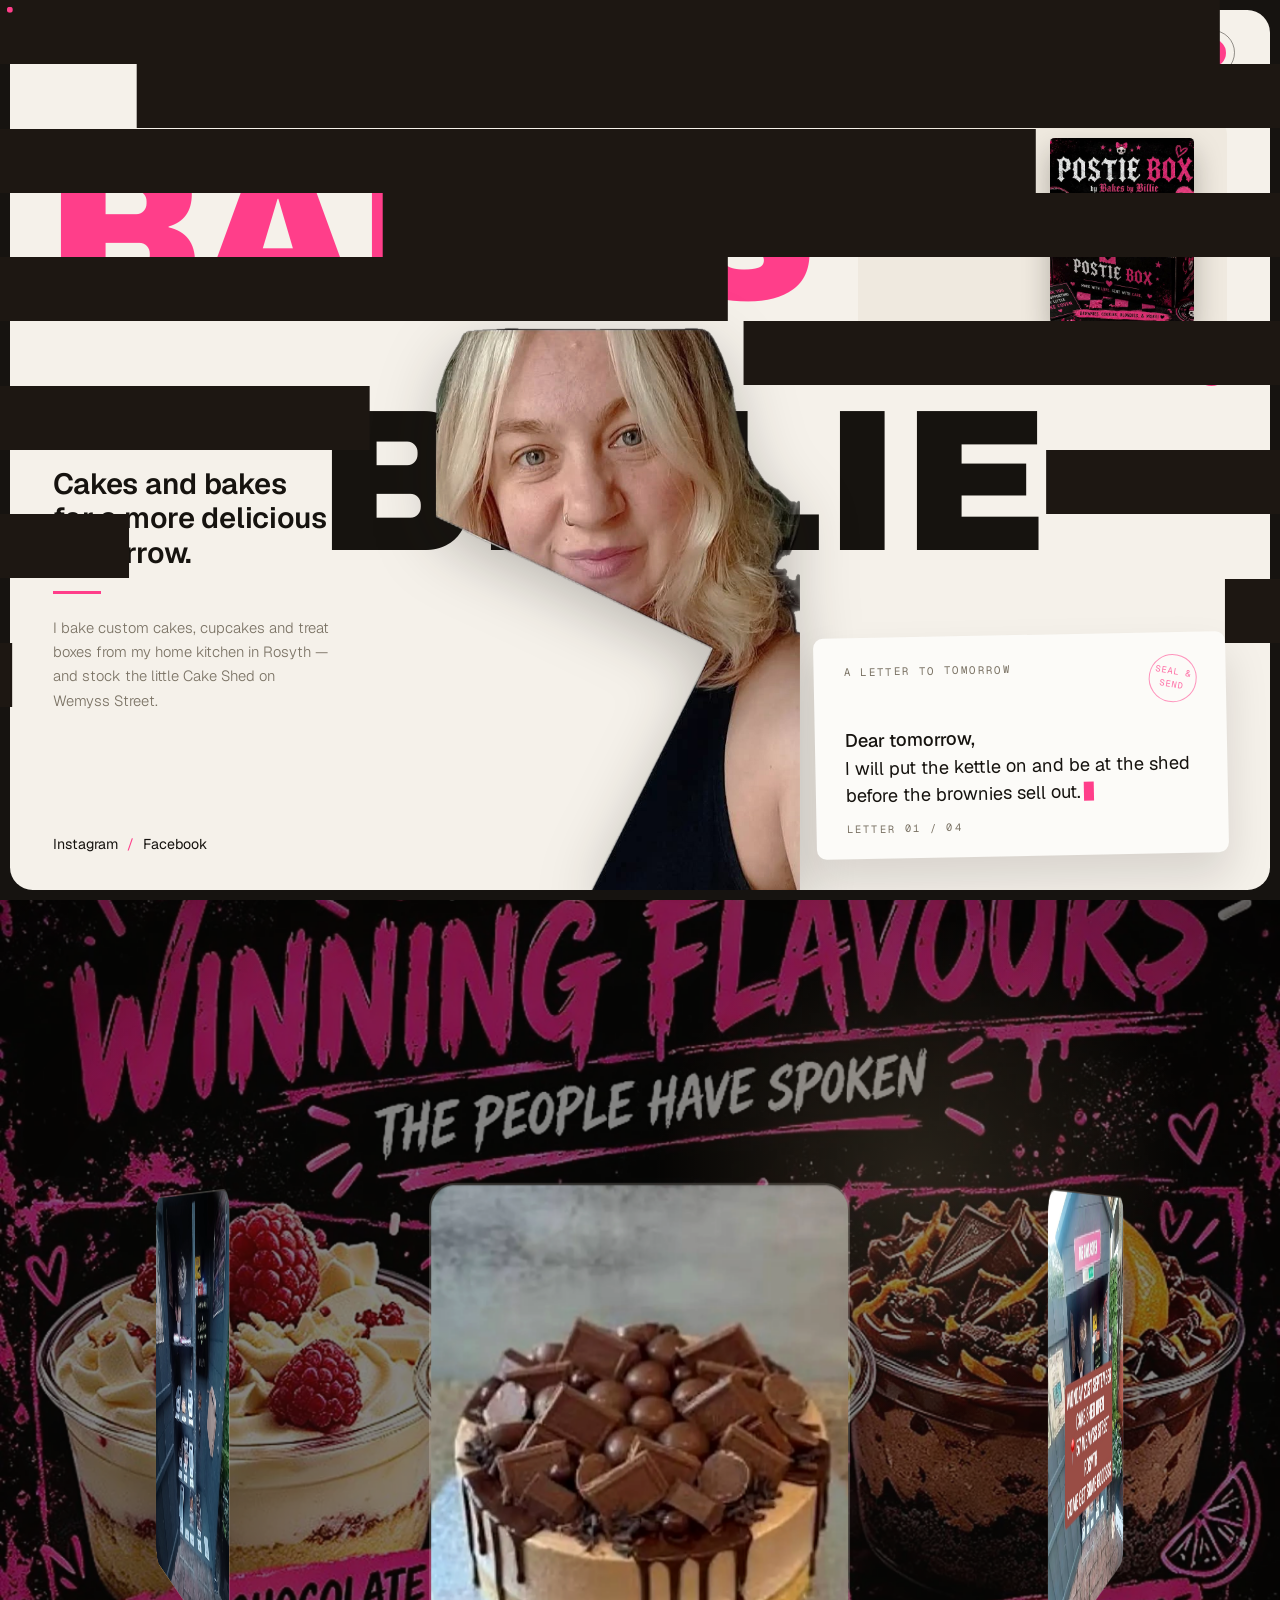
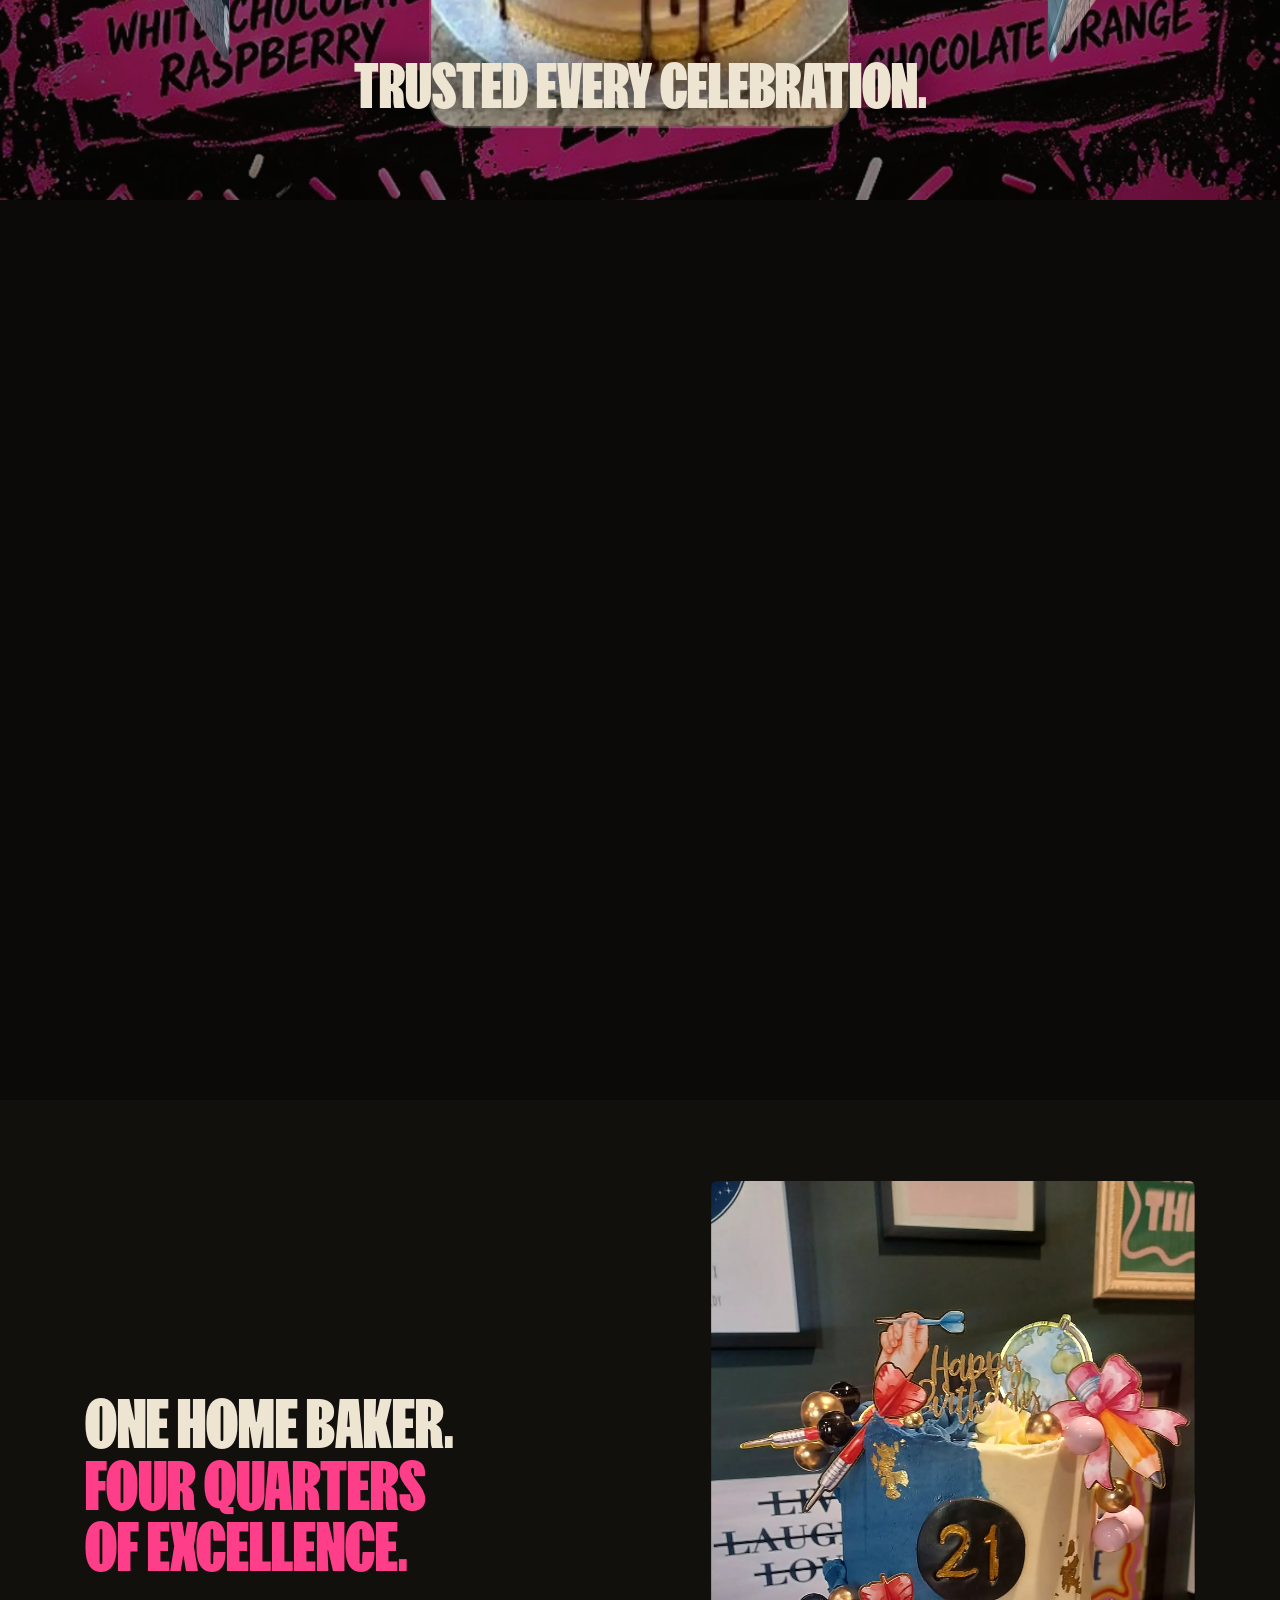
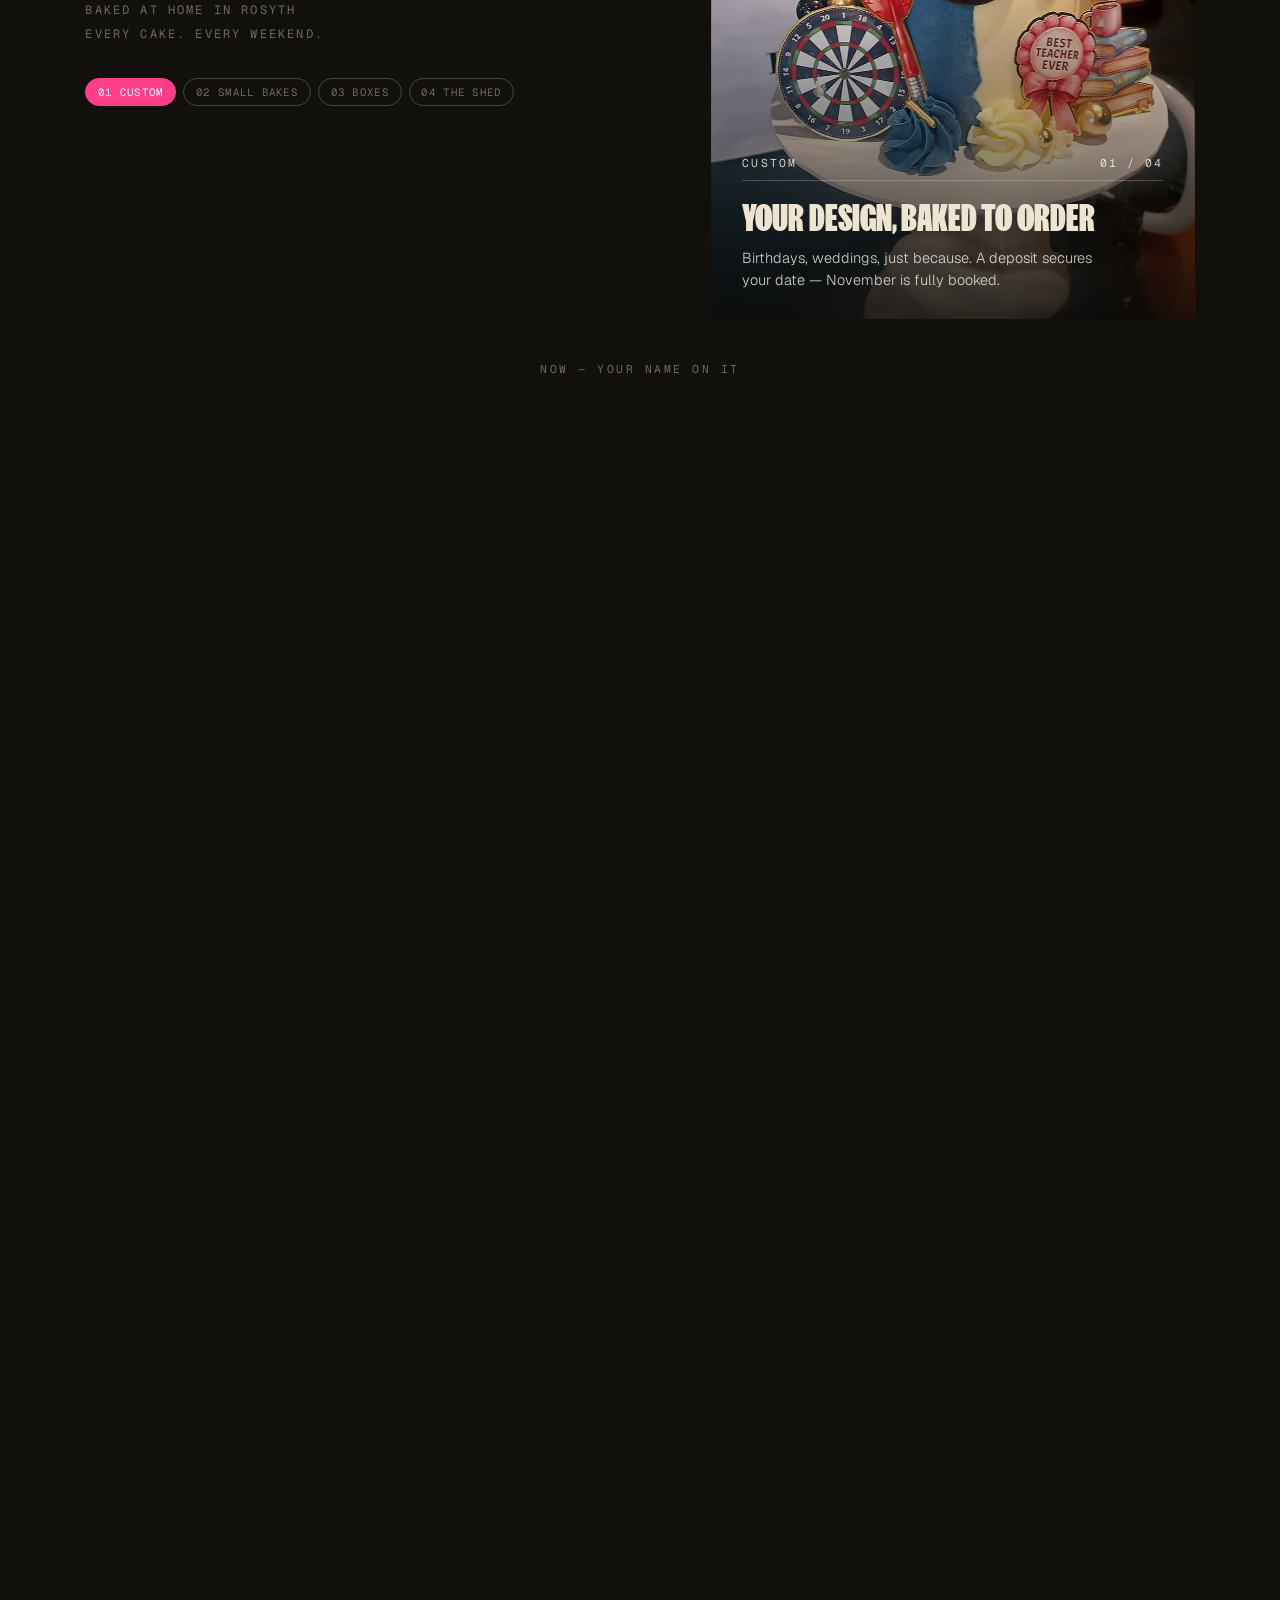
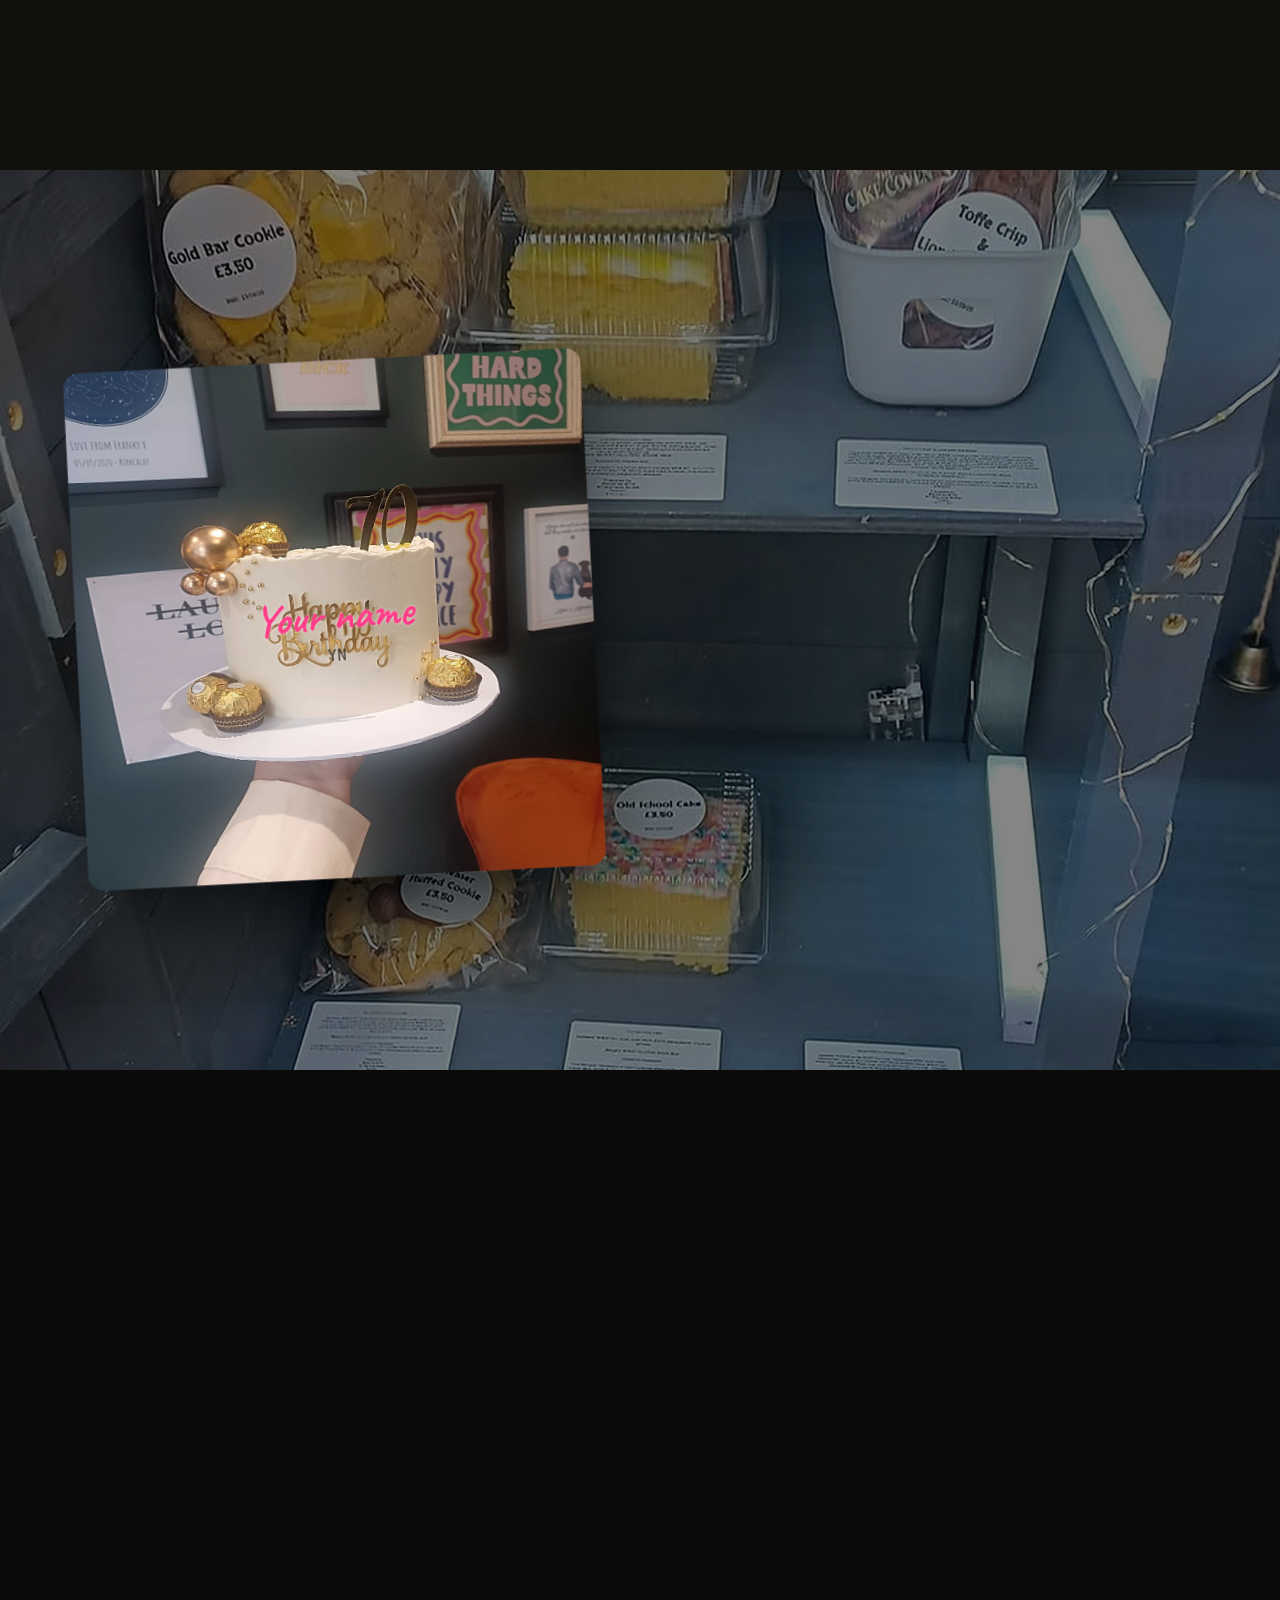
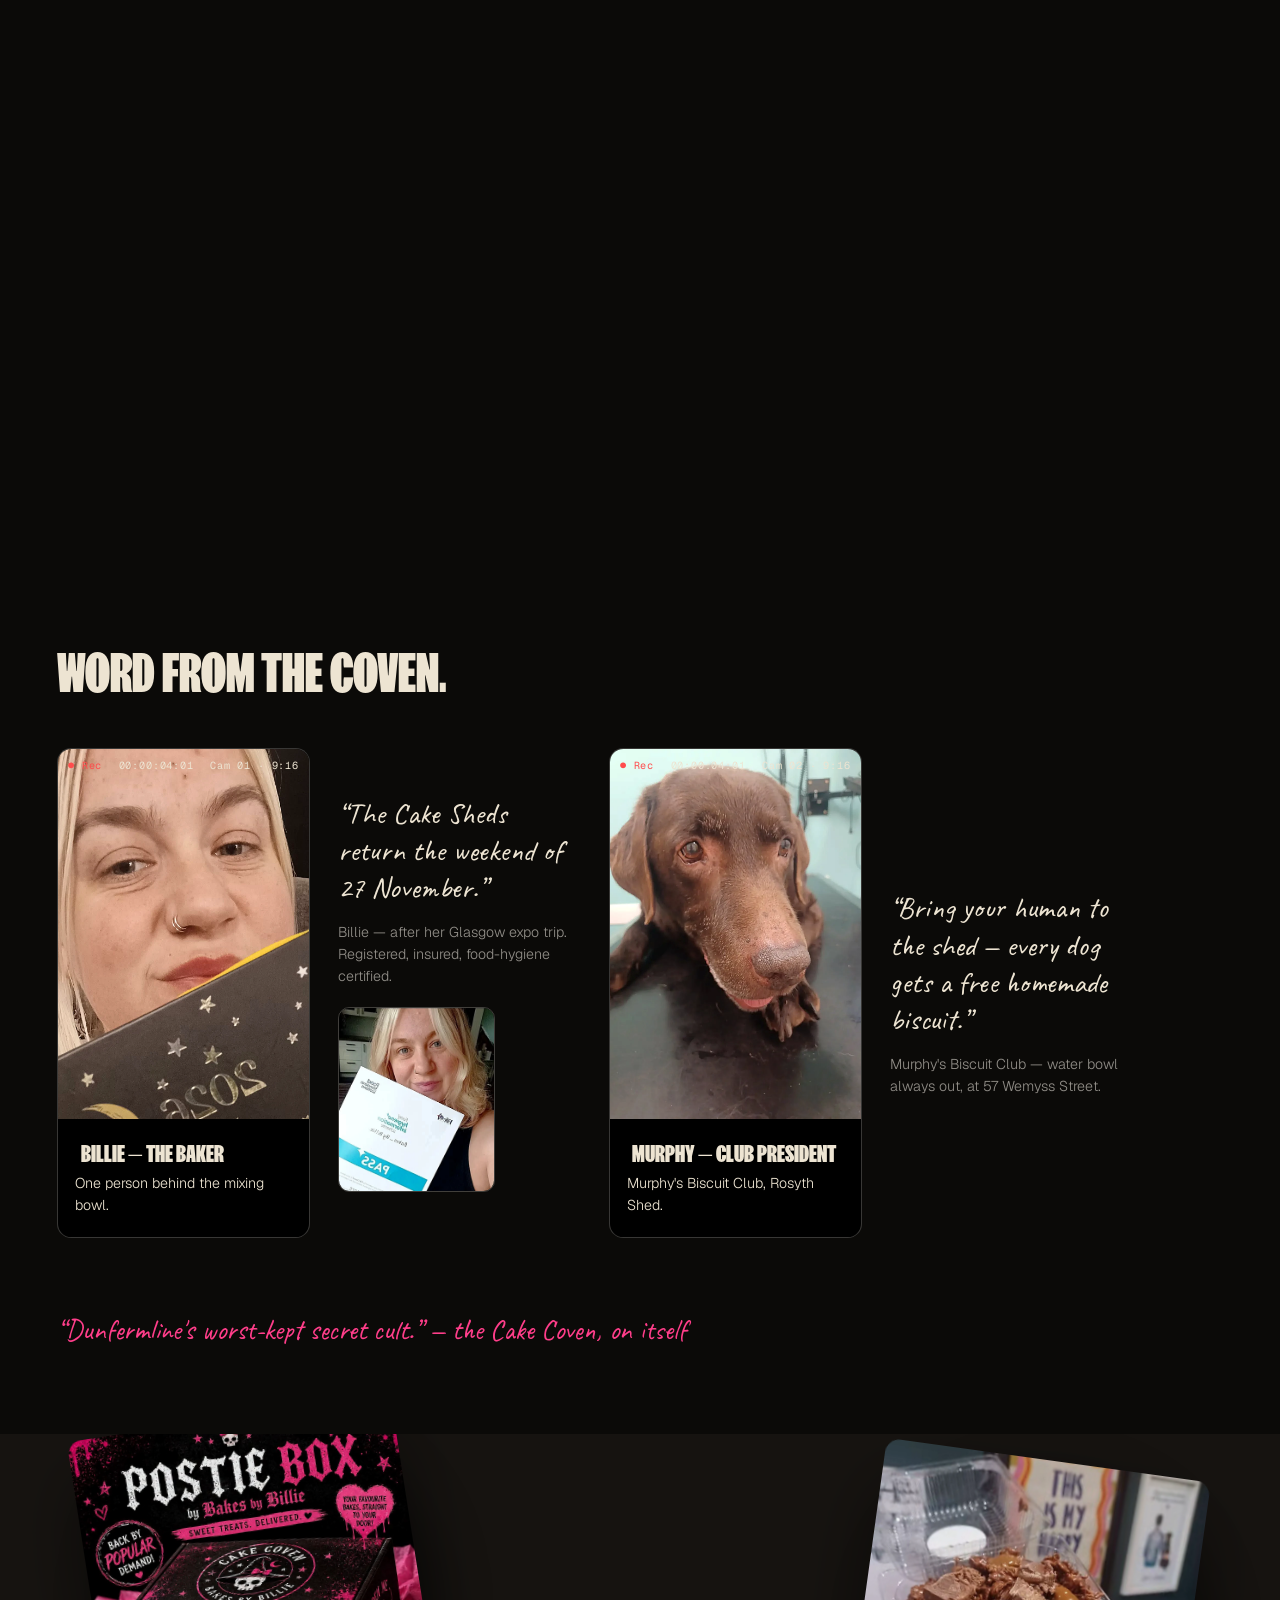
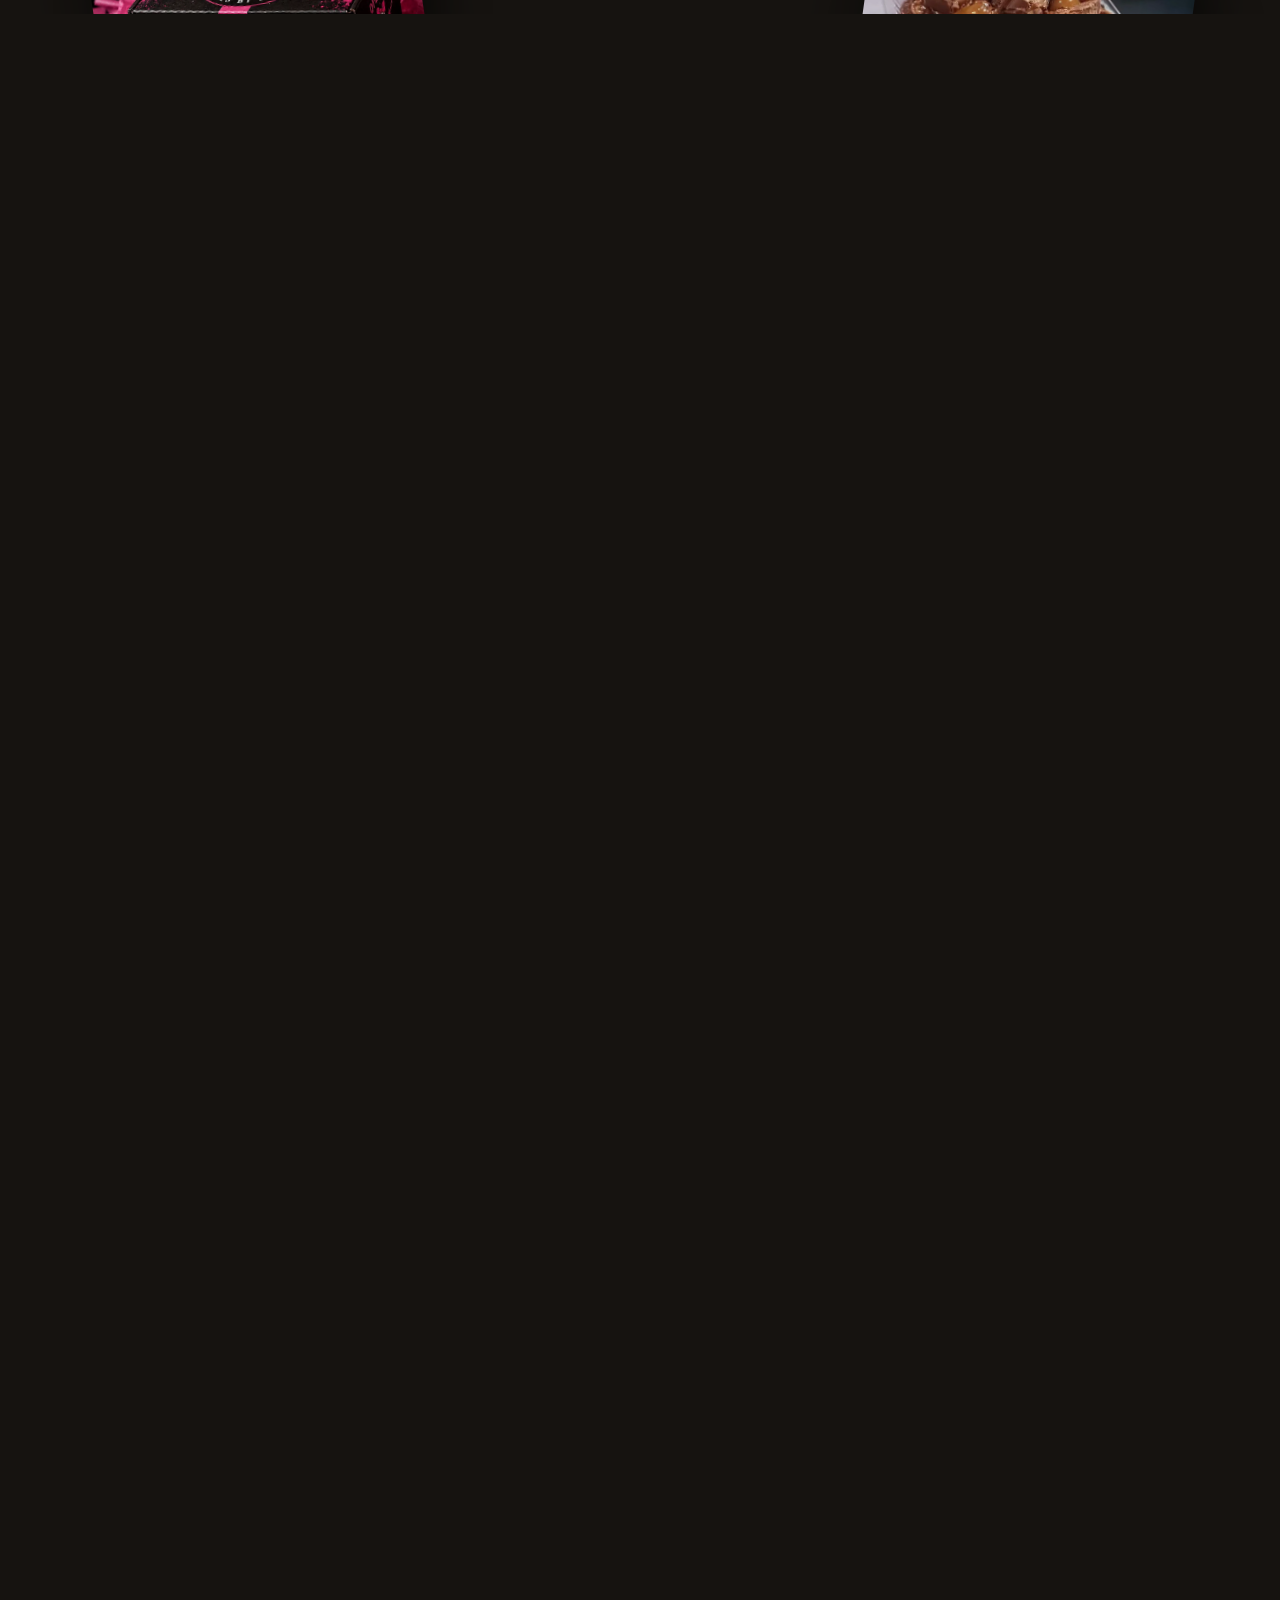
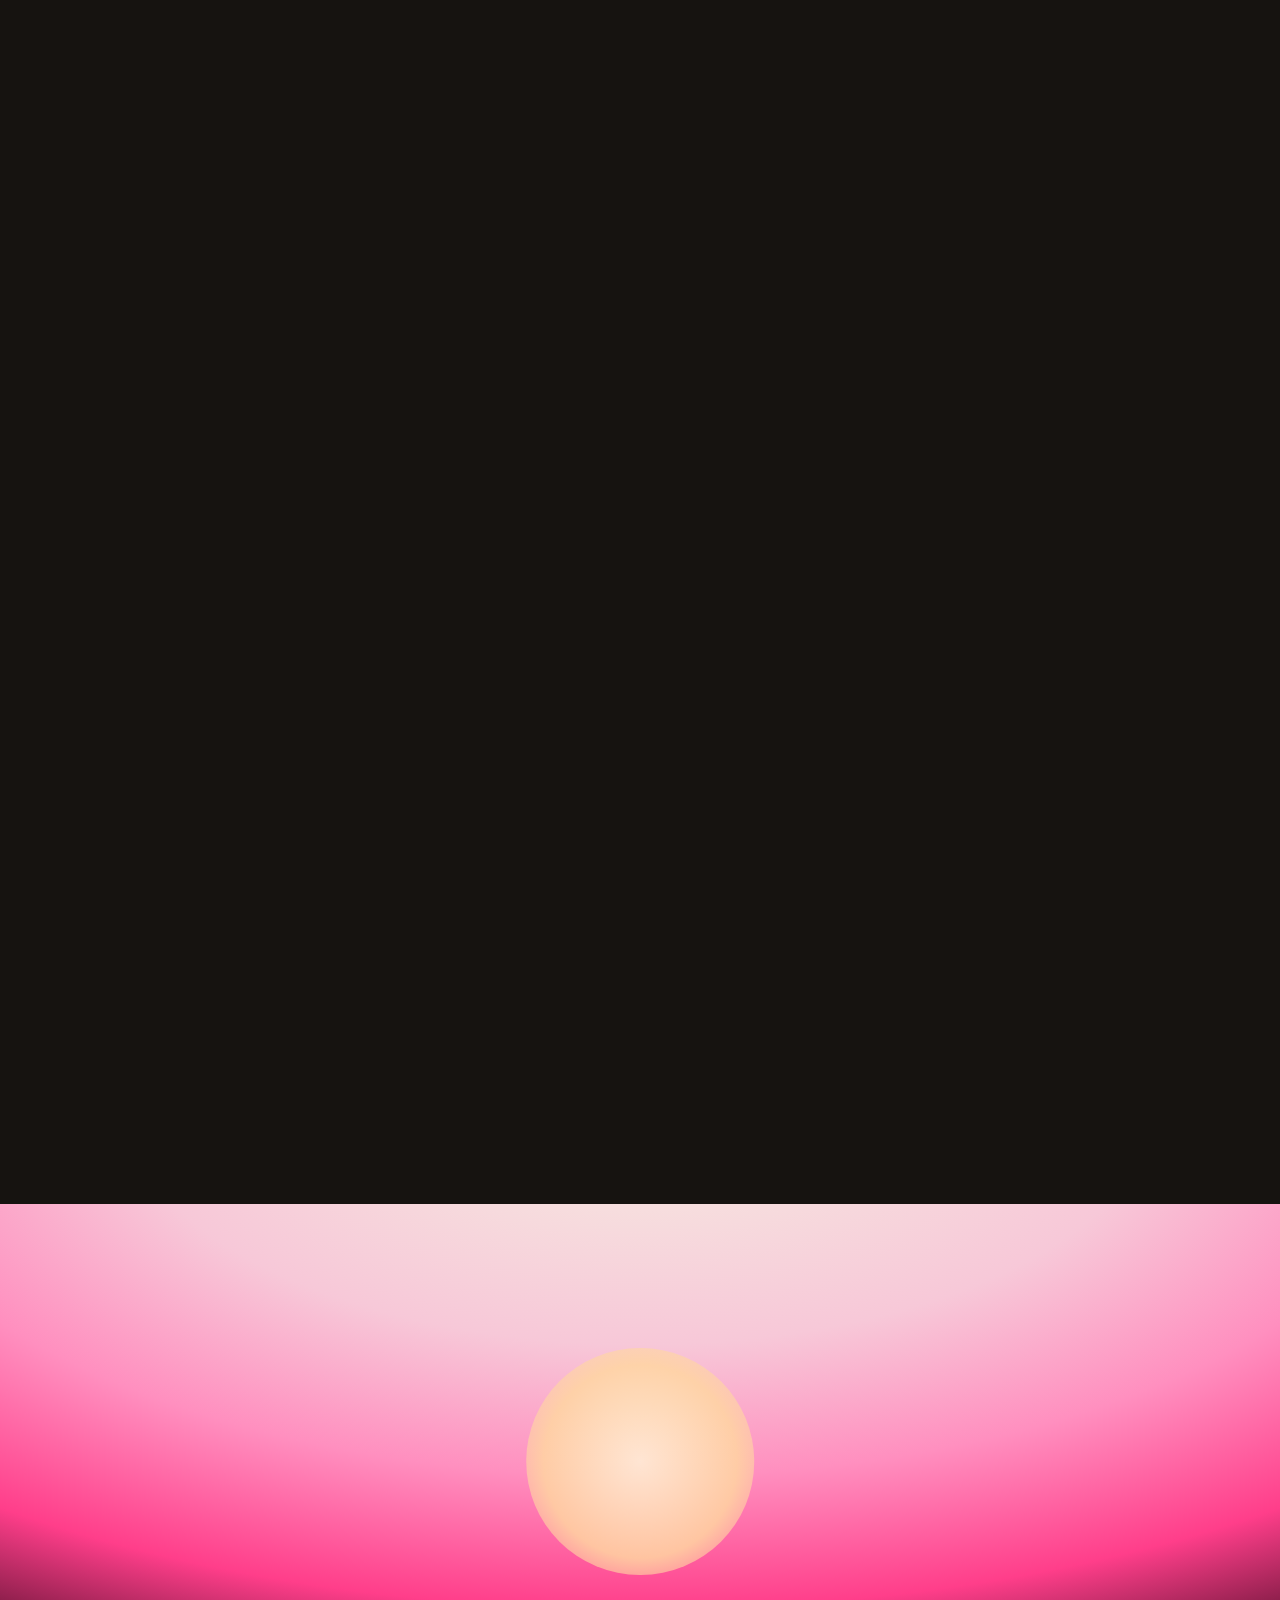
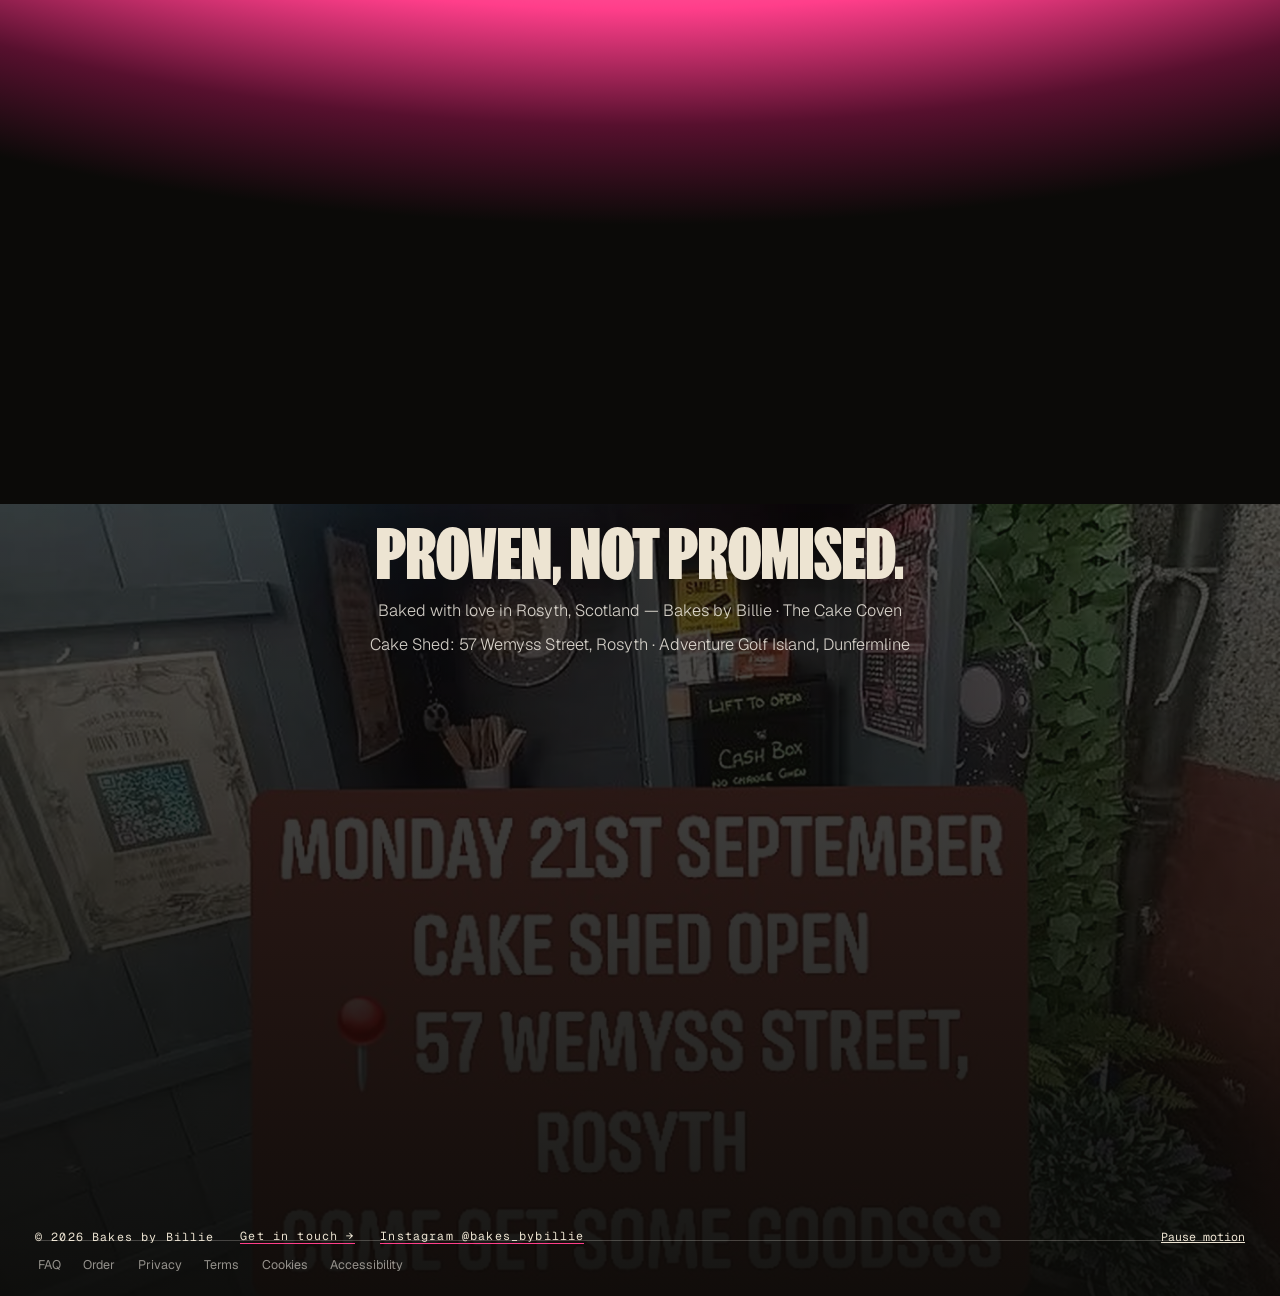
==== index.html @ c747ba84 "Hero edit only: Elias Monroe template — cream sheet, Archivo Black BAKES/BILLIE + lens cursor, Billi" ====
<!DOCTYPE html>
<html lang="en">
<head>
<meta charset="UTF-8">
<meta name="viewport" content="width=device-width, initial-scale=1.0">
<title>Bakes by Billie — The Cake Coven | Homemade Cakes, Rosyth</title>
<meta name="description" content="Bakes by Billie — The Cake Coven. Homemade custom cakes, cupcakes, cake pops and treat boxes from Rosyth, Scotland. Cake Sheds at 57 Wemyss Street and Adventure Golf Island.">
<link rel="icon" href="data:image/svg+xml,<svg xmlns='http://www.w3.org/2000/svg' viewBox='0 0 100 100'><text y='.9em' font-size='90'>🧁</text></svg>">
<link rel="stylesheet" href="css/main.css">
</head>
<body>

<!-- LOADER (reference: .loader / .loader__blocks / .loader__ui) -->
<div class="loader" id="loader" aria-hidden="true">
  <div class="loader-num" id="loaderNum">0</div>
  <div class="loader__ui">
    <span id="loaderPct">0%</span>
    <span class="loader-bar"><i id="loaderBar"></i></span>
    <span>BAKES BY BILLIE · THE CAKE COVEN</span>
  </div>
  <button class="loader-skip" id="loaderSkip" type="button">Skip</button>
</div>

<div id="trx" aria-hidden="true"></div>

<!-- BAR (reference: fixed, padding 2.375em 3em 0, align flex-start, z 50) -->
<header class="bar" id="bar">
  <a class="bar-logo" href="#hero" data-scroll>BAKES<span>by</span>BILLIE</a>
  <button class="btn bar-btn" id="quoteOpen" type="button">Get a quote <span class="btn-arrow">→</span></button>
</header>

<div class="snd-wrap">
  <button class="snd" id="snd" type="button" aria-pressed="false" aria-label="Toggle sound">
    <span class="snd-eq"><i></i><i></i><i></i><i></i></span>
  </button>
  <span class="snd-note">♪</span>
</div>

<!-- SHOT-CLOCK HUD (reference: bottom-right box — big numerals, section name, stop count, tick ruler) -->
<nav class="hud" id="hud" aria-label="Sections">
  <div class="hud-main">
    <div class="hud-clock" id="hudClock">24</div>
    <div class="hud-meta">
      <div class="hud-name" id="hudName">TIP-OFF</div>
      <div class="hud-count" id="hudCount">01 / 07</div>
    </div>
    <button class="hud-play" id="hudNext" type="button" aria-label="Next section">▶</button>
  </div>
  <div class="hud-ticks"></div>
  <ol class="hud-stops">
    <li data-stop="hero" class="on">Tip-off</li>
    <li data-stop="court">In the kitchen</li>
    <li data-stop="tech">The bakes</li>
    <li data-stop="team">Iced for you</li>
    <li data-stop="testimonials">Word from the Coven</li>
    <li data-stop="finale">Get ready</li>
    <li data-stop="foot">Final whistle</li>
  </ol>
</nav>

<main>
  <!-- HERO — Elias Monroe template (Buddy, 2026-11-24): cream sheet, giant two-line
       name + lens cursor, centre portrait cutout, latest-bake card, letter card -->
  <section class="hero" id="hero">
    <p class="hero-status"><i></i> Now baking · Christmas orders open</p>
    <nav class="hero-nav" aria-label="Hero">
      <a href="#hero" data-scroll class="hn-on"><i></i>Home</a>
      <a href="#team" data-scroll>About</a>
      <a class="hn-logo" href="#hero" data-scroll>Billie</a>
      <a href="#tech" data-scroll>Bakes</a>
      <a href="#court" data-scroll>The Shed</a>
    </nav>
    <button class="hero-contact" id="heroContact" type="button">Contact <span>↗</span></button>

    <div class="hero-name" id="heroName" aria-label="Bakes Billie">
      <div class="name-base">
        <span class="nl nl-1">Bakes</span>
        <span class="nl nl-2">Billie</span>
      </div>
      <div class="name-alt" aria-hidden="true">
        <span class="nl nl-1">Bakes</span>
        <span class="nl nl-2">Billie</span>
      </div>
    </div>
    <img class="hero-portrait" src="assets/img/billie-cutout.png" alt="Billie, the baker behind Bakes by Billie">

    <div class="hero-left">
      <p class="hero-role">Home baker <i>/</i> Cake artist <i>/</i> Rosyth</p>
      <h2 class="hero-head">Cakes and bakes<br>for a more delicious<br>tomorrow.</h2>
      <span class="hero-rule"></span>
      <p class="hero-para">I bake custom cakes, cupcakes and treat boxes from my home kitchen in Rosyth — and stock the little Cake Shed on Wemyss Street.</p>
    </div>
    <p class="hero-socials"><a href="https://www.instagram.com/bakes_bybillie" target="_blank" rel="noopener">Instagram</a> <i>/</i> <a href="https://www.facebook.com/bakes_bybillie" target="_blank" rel="noopener">Facebook</a></p>

    <div class="hero-bake" id="heroBake">
      <div class="bake-card" id="bakeCard">
        <div class="bake-cover"><img id="bakeImg" src="assets/img/postie.webp" alt="The Postie Box"></div>
        <p class="bake-cover-title" id="bakeCoverTitle">The<br>Postie<br>Box</p>
      </div>
      <div class="bake-meta">
        <span class="bake-label" id="bakeLabel">The Latest Bake</span>
        <span class="bake-cats" id="bakeCats">Boxes / Post / Sweet</span>
        <button class="bake-next" id="bakeNext" type="button" aria-label="Next bake">↗</button>
      </div>
    </div>

    <div class="hero-letter" id="heroLetter">
      <div class="letter-paper" id="letterPaper">
        <div class="letter-top">
          <span>A letter to tomorrow</span>
          <button class="letter-seal" id="letterSeal" type="button">Seal &amp;<br>Send</button>
        </div>
        <p class="letter-body"><span class="letter-dear">Dear tomorrow,</span><br><span id="letterText"></span><span class="letter-caret"></span></p>
        <p class="letter-count" id="letterCount">Letter 01 / 04</p>
      </div>
      <div class="letter-env" id="letterEnv" aria-hidden="true">
        <p class="env-note" id="envNote">Sealed for tomorrow · Sat 10am</p>
        <div class="envelope">
          <span class="env-postmark">Tomorrow<br>Sat · 10am</span>
          <span class="env-wax">B</span>
        </div>
      </div>
    </div>
    <div class="hero-cursor" id="heroCursor"><span id="heroCursorTxt"></span></div>
  </section>

  <!-- COURT (reference: .court --court-len 200vh, track / vignette / lantern / caption) -->
  <section class="court" id="court">
    <div class="court__track">
      <canvas id="journeyCanvas" width="1200" height="900" aria-label="A journey through Billie's bakes"></canvas>
      <div class="court-vignette"></div>
      <div class="court-lantern"></div>
      <div class="helix" id="helix">
        <figure class="hcard" style="--i:0"><img src="assets/img/hero.webp" alt="Chocolate drip cake"></figure>
        <figure class="hcard" style="--i:1"><img src="assets/img/shed.webp" alt="The Cake Shed, 57 Wemyss Street"></figure>
        <figure class="hcard" style="--i:2"><img src="assets/img/brownies.webp" alt="Brownie stack"></figure>
        <figure class="hcard" style="--i:3"><img src="assets/img/murphy-poster.webp" alt="Murphy's Biscuit Club poster"></figure>
        <figure class="hcard" style="--i:4"><img src="assets/img/cake-gold.webp" alt="Gold birthday cake"></figure>
        <figure class="hcard" style="--i:5"><img src="assets/img/treatbox.webp" alt="Treat box"></figure>
        <figure class="hcard" style="--i:6"><img src="assets/img/shed-in.webp" alt="Inside the Cake Shed"></figure>
      </div>
      <p class="court-caption">Trusted every celebration.</p>
    </div>
  </section>

  <!-- TECH (reference: .qq pinned stage / head / strip / lead / panels+hud / endcap / bridge) -->
  <section class="qq" id="tech">
    <div class="qq__stage">
      <div class="qq__head">
        <h2>One home baker.<br><em>Four quarters<br>of excellence.</em></h2>
        <p class="qq__lead">Baked at home in Rosyth<br>Every cake. Every weekend.</p>
        <div class="qq__strip"><span data-q="0" class="on">01 Custom</span><span data-q="1">02 Small bakes</span><span data-q="2">03 Boxes</span><span data-q="3">04 The Shed</span></div>
      </div>
      <div class="qq__card">
        <article class="qq__panel" data-panel="0">
          <img src="assets/img/cake-21.webp" alt="Custom celebration cake">
          <div class="qq__panelshade"></div>
          <div class="qq__hud">
            <div class="qq-toprow"><span>Custom</span><span>01 / 04</span></div>
            <h3>Your design, baked to order</h3>
            <p>Birthdays, weddings, just because. A deposit secures your date — November is fully booked.</p>
          </div>
        </article>
        <article class="qq__panel" data-panel="1">
          <img src="assets/img/cup.webp" alt="Cupcakes and small bakes">
          <div class="qq__panelshade"></div>
          <div class="qq__hud">
            <div class="qq-toprow"><span>Small bakes</span><span>02 / 04</span></div>
            <h3>Cupcakes &amp; cake pops</h3>
            <p>Sprinkle and seasonal cupcakes, cake pops by the box. Message to book yours.</p>
          </div>
        </article>
        <article class="qq__panel" data-panel="2">
          <img src="assets/img/postie.webp" alt="The Postie Box by Bakes by Billie">
          <div class="qq__panelshade"></div>
          <div class="qq__hud">
            <div class="qq-toprow"><span>Boxes</span><span>03 / 04</span></div>
            <h3>Treat &amp; Postie Boxes</h3>
            <p>Brownies, cookies, blondies and more — the Postie Box is back by popular demand, sent with love.</p>
          </div>
        </article>
        <article class="qq__panel" data-panel="3">
          <img src="assets/img/brownies.webp" alt="Cake Shed brownie stack">
          <div class="qq__panelshade"></div>
          <div class="qq__hud">
            <div class="qq-toprow"><span>The Shed</span><span>04 / 04</span></div>
            <h3>Cake Shed bakes</h3>
            <p>The honesty-box shed at 57 Wemyss Street, Rosyth — and Adventure Golf Island. Sat &amp; Sun, 10am–8pm or sell-out.</p>
          </div>
        </article>
      </div>
      <div class="qq__endcap">Four quarters.<span class="qq__endcap-sub">One coven.</span></div>
      <div class="qq__bridge"><span class="qq__bridge-title">Now — your name on it</span></div>
    </div>
  </section>

  <!-- TEAM (reference: #team / #knit pinned two-view scene + name tool) -->
  <section class="team" id="team">
    <div class="knit" id="knit">
      <img class="knit-bg" src="assets/img/shed-shelf.webp" alt="">
      <div class="knit-stage">
        <canvas id="icedCanvas" width="1080" height="1080" aria-label="Cake with your name iced on it"></canvas>
        <div class="knit-card" id="knitCard">
          <h2>Now available with <em>your name on it…</em> iced.</h2>
          <p>Type a name and watch it piped onto the cake — the way Billie finishes a custom order.</p>
          <label for="nameInput">Your name</label>
          <input id="nameInput" type="text" maxlength="24" placeholder="e.g. Anthony Ward" autocomplete="off">
          <p class="knit-note">The full name goes in; the initials stay… <span id="initialsOut">AW</span>, piped at the centre, never printed on.</p>
        </div>
      </div>
    </div>
  </section>

  <!-- TESTIMONIALS (reference: .ttl wall/stage, 2 film cards, quote slots, ttl-cursor) -->
  <section class="ttl" id="testimonials">
    <div class="ttl__wall">
      <h2 class="ttl-h">Word from the Coven.</h2>
      <div class="ttl__stage">
        <article class="ttl__card" data-lb="billie">
          <div class="ttl__frame">
            <img src="assets/img/billie.webp" alt="Billie, the baker">
            <div class="ttl-hud"><span class="rec">● Rec</span><span data-tc>00:00:00</span><span>Cam 01 · 9:16</span></div>
          </div>
          <h3>Billie — the baker</h3>
          <p>One person behind the mixing bowl.</p>
        </article>
        <div class="ttl__quote-slot ttl__quote-slot--a">
          <p class="ttl-quote">“The Cake Sheds return the weekend of 27 November.”</p>
          <p class="ttl-who">Billie — after her Glasgow expo trip. Registered, insured, food-hygiene certified.</p>
          <img class="ttl-mini" src="assets/img/billie-pass.webp" alt="Billie with her food hygiene pass certificate">
        </div>
        <article class="ttl__card" data-lb="murphy">
          <div class="ttl__frame">
            <img src="assets/img/murphy.webp" alt="Murphy, president of the Biscuit Club">
            <div class="ttl-hud"><span class="rec">● Rec</span><span data-tc>00:00:00</span><span>Cam 02 · 9:16</span></div>
          </div>
          <h3>Murphy — Club President</h3>
          <p>Murphy's Biscuit Club, Rosyth Shed.</p>
        </article>
        <div class="ttl__quote-slot ttl__quote-slot--b">
          <p class="ttl-quote">“Bring your human to the shed — every dog gets a free homemade biscuit.”</p>
          <p class="ttl-who">Murphy's Biscuit Club — water bowl always out, at 57 Wemyss Street.</p>
        </div>
      </div>
      <p class="ttl-foot">“Dunfermline's worst-kept secret cult.” — the Cake Coven, on itself</p>
    </div>
    <div class="ttl-cursor" id="ttlCursor">View</div>
  </section>

  <!-- FINALE (reference: .rat 410vh, margin-top -80vh, packs wht/blk drop+float+tilt, cta) -->
  <section class="rat" id="finale">
    <div class="rat__stage">
      <div class="rat__head">
        <span>Season 26/27 — Christmas at the Cake Coven</span>
        <h2>Get ready.</h2>
      </div>
      <div class="rat__packs">
        <div class="rat__pack rat__pack--wht">
          <div class="rat__pack-drop"></div>
          <div class="rat__pack-float"><div class="rat__pack-tilt" data-tilt="a"><img src="assets/img/postie.webp" alt="Postie Box"></div></div>
        </div>
        <div class="rat__pack rat__pack--blk">
          <div class="rat__pack-drop"></div>
          <div class="rat__pack-float"><div class="rat__pack-tilt" data-tilt="b"><img src="assets/img/treatbox.webp" alt="Treat box"></div></div>
        </div>
      </div>
      <div class="rat__cta" id="ratCta">
        <ul class="hudrows light">
          <li><span>Christmas Eve Box</span><b>£22</b></li>
          <li><span>Yule Log</span><b>Half £28 · Full £36</b></li>
          <li><span>Mini Cheesecakes</span><b>£5 each</b></li>
          <li><span>Orders close</span><b>20 December</b></li>
          <li><span>Collection</span><b>23 December</b></li>
        </ul>
        <a class="btn big" href="order.html"><span class="btn-in">Order the box</span><span class="btn-bg"></span></a>
      </div>
    </div>
  </section>

  <!-- DUSK (reference: 100vh, radial gradient, --ay / --suno) -->
  <section class="dusk" id="dusk" aria-hidden="true"><div class="dusk-sun"></div></section>
</main>

<!-- FOOTER (reference: .foot 88vh, media / content / bar / legal) -->
<footer class="foot" id="foot">
  <div class="foot__media"><img src="assets/img/shed.webp" alt=""><div class="foot-grain"></div></div>
  <div class="foot__content">
    <p class="foot-tag">Proven, not promised.</p>
    <p class="foot-line">Baked with love in Rosyth, Scotland — Bakes by Billie · The Cake Coven</p>
    <p class="foot-line">Cake Shed: 57 Wemyss Street, Rosyth · Adventure Golf Island, Dunfermline</p>
  </div>
  <div class="foot__bar">
    <span>© 2026 Bakes by Billie</span>
    <a href="mailto:billie.king@sky.com">Get in touch →</a>
    <a href="https://www.instagram.com/bakes_bybillie" target="_blank" rel="noopener">Instagram @bakes_bybillie</a>
    <button type="button" id="pauseMotion" class="foot-pause">Pause motion</button>
  </div>
  <nav class="foot__legal">
    <a href="faq.html">FAQ</a><a href="order.html">Order</a><a href="faq.html">Privacy</a><a href="faq.html">Terms</a><a href="faq.html">Cookies</a><a href="faq.html">Accessibility</a>
  </nav>
</footer>

<!-- QUOTE DRAWER (reference: .quote, page pushes via --snd-push) -->
<aside class="quote" id="quote" aria-hidden="true">
  <button class="quote-x" id="quoteClose" type="button" aria-label="Close">×</button>
  <h2>Get a quote</h2>
  <p>Tell Billie what you're dreaming of. Custom cake prices are confirmed by Billie on enquiry — no baked-in price list.</p>
  <label>Your name <input id="qName" type="text"></label>
  <label>What do you need?
    <select id="qType"><option>Custom cake</option><option>Cupcakes</option><option>Cake pops</option><option>Treat box</option><option>Postie Box</option><option>Christmas order</option></select></label>
  <label>Date needed <input id="qDate" type="date"></label>
  <label>Details <textarea id="qMsg" rows="4" placeholder="Flavours, size, names to ice…"></textarea></label>
  <a class="btn big" id="qSend" href="https://www.instagram.com/bakes_bybillie" target="_blank" rel="noopener"><span class="btn-in">Send via Instagram</span><span class="btn-bg"></span></a>
  <a class="quote-mail" id="qMail" href="mailto:billie.king@sky.com">or email billie.king@sky.com</a>
</aside>

<div class="lb" id="lb" aria-hidden="true">
  <button class="lb-x" id="lbClose" type="button" aria-label="Close">×</button>
  <img id="lbImg" src="" alt="">
  <p class="lb-cap" id="lbCap"></p>
  <p class="lb-time" id="lbTime">00:00 / 00:00</p>
</div>

<script src="vendor/gsap.min.js"></script>
<script src="vendor/ScrollTrigger.min.js"></script>
<script src="vendor/lenis.min.js"></script>
<script src="js/main.js"></script>
</body>
</html>
---- css/main.css ----
@font-face{font-family:'FK Screamer';src:url('../assets/fonts/FKScreamer-Black.woff2') format('woff2');font-weight:100 900}
@font-face{font-family:'Geist';src:url('../assets/fonts/Geist-Variable.woff2') format('woff2');font-weight:100 900}
@font-face{font-family:'Geist Mono';src:url('../assets/fonts/GeistMono-Variable.woff2') format('woff2');font-weight:100 900}
@font-face{font-family:'Caveat';src:url('../assets/fonts/Caveat-Variable-latin.woff2') format('woff2');font-weight:400 700}
/* Tokens + fluid system: reference values (Infinity dossier), accent swapped to Cake Coven pink */
:root{
  --scene-bg:#161310; --court-bg:#0B0A08; --court-bg-2:#12100D; --ink:#211A12;
  --sand:#EDE4D2; --cream:#F6F0E2; --terra:#FF3E8A; --terra-hover:#E02B74;
  --taupe:#706A5E; --taupe-deep:#5E594E; --white:#fff;
  --white-soft:rgba(255,250,240,.8); --white-dim:rgba(255,250,240,.55);
  --hairline:rgba(255,250,240,.22); --line-strong:rgba(33,26,18,.34);
  --ease-default:cubic-bezier(.625,.05,0,1);
  --size-font:calc(clamp(320px,100vw,1440px)/90);
}
@media(max-width:991px){:root{--size-font:calc(clamp(320px,100vw,834px)/52)}}
*{margin:0;padding:0;box-sizing:border-box}
body{background:var(--scene-bg);color:var(--sand);font-family:'Geist',sans-serif;font-size:var(--size-font);overflow-x:hidden}
img{display:block;max-width:100%}
a{color:inherit}
h1,h2{font-family:'FK Screamer',Impact,sans-serif;text-transform:uppercase;line-height:.92;font-weight:900}
em{font-style:normal;color:var(--terra)}

/* LOADER — ref: fixed inset 0 z 60 scene-bg; ui left 4em bottom 3.5em mono .75em ls .18em */
.loader{position:fixed;inset:0;z-index:60;background:var(--scene-bg);display:flex;align-items:center;justify-content:center;transition:opacity .6s var(--ease-default),visibility .6s}
.loader.done{opacity:0;visibility:hidden}
.loader-num{font-family:'FK Screamer',Impact,sans-serif;font-size:38em;line-height:.8;color:transparent;background:url('../assets/img/hero.webp') center/cover;-webkit-background-clip:text;background-clip:text}
.loader__ui{position:absolute;left:4em;bottom:3.5em;z-index:2;display:flex;gap:1.5em;align-items:baseline;font-family:'Geist Mono',monospace;color:var(--sand);font-size:.75em;letter-spacing:.18em;text-transform:uppercase}
.loader-bar{display:inline-block;width:14em;height:1px;background:var(--hairline);vertical-align:middle}
.loader-bar i{display:block;height:100%;width:0;background:var(--terra)}
.loader-skip{position:absolute;top:2em;right:2em;background:none;border:1px solid var(--hairline);color:var(--sand);border-radius:999px;padding:.6em 1.4em;font-family:'Geist Mono',monospace;font-size:.8em;cursor:pointer;opacity:0;transition:opacity .4s}
.loader-skip.show{opacity:1}

/* TRX — ref: 14 rows alternating slide */
#trx{position:fixed;inset:0;z-index:55;pointer-events:none;display:flex;flex-direction:column}
#trx i{flex:1;background:#1D1712;transform:scaleX(0)}
#trx i:nth-child(odd){transform-origin:left}#trx i:nth-child(even){transform-origin:right}

/* BAR — ref: fixed z 50, padding 2.375em 3em 0, flex-start, pointer-events none */
.bar{position:fixed;top:0;left:0;right:0;z-index:50;display:flex;justify-content:space-between;align-items:flex-start;padding:2.375em 3em 0;pointer-events:none;transition:opacity .6s ease,transform .7s cubic-bezier(.625,.05,0,1)}
html.is-intro .bar{opacity:0}
.bar>*{pointer-events:auto}
.bar-logo{font-family:'FK Screamer',Impact,sans-serif;font-size:1.7em;text-decoration:none;text-transform:uppercase}
.bar-logo span{font-family:'Caveat',cursive;text-transform:none;color:var(--terra);margin:0 .18em;font-size:1.1em}
.btn{position:relative;overflow:hidden;border:1px solid var(--sand);background:transparent;color:var(--sand);border-radius:999px;padding:.85em 1.9em;font-family:'Geist',sans-serif;font-size:.95em;font-weight:600;cursor:pointer;text-decoration:none;display:inline-block}
.bar-btn{background:var(--cream);color:var(--ink);border:none;border-radius:.35em;font-family:'Geist Mono',monospace;font-size:.85em;letter-spacing:.18em;text-transform:uppercase;padding:.9em .7em .9em 1.5em;display:inline-flex;align-items:center;gap:1.1em}
.btn-arrow{background:var(--ink);color:var(--cream);width:2em;height:2em;display:inline-flex;align-items:center;justify-content:center;border-radius:.25em;font-size:1em}
.btn .btn-in{position:relative;z-index:2;transition:color .3s}
.btn .btn-bg{position:absolute;inset:0;background:var(--terra);transform:translate3d(0,175%,0) rotate(6deg);transition:transform .45s var(--ease-default);z-index:1}
.btn:hover .btn-bg{transform:none}
.btn:hover .btn-in{color:#fff}
.btn.big{font-size:1.15em;padding:1em 2.4em}

/* SND — ref: fixed left 4em, glass ring, 4-bar EQ */
.snd-wrap{position:fixed;left:4em;bottom:1.6em;z-index:48;display:flex;align-items:center;gap:.9em}
.snd-note{border-left:1px solid var(--hairline);padding-left:.9em;color:var(--sand);font-size:1.15em}
.snd{width:3.4em;height:3.4em;border-radius:50%;border:1px solid var(--hairline);background:rgba(20,14,10,.35);backdrop-filter:blur(6px);cursor:pointer;display:flex;align-items:center;justify-content:center}
.snd-eq{display:flex;gap:.28em;align-items:flex-end;height:1.2em}
.snd-eq i{width:.22em;height:30%;background:var(--sand);border-radius:2px}
.snd.on .snd-eq i{animation:sndEq .85s ease-in-out infinite alternate}
.snd.on .snd-eq i:nth-child(2){animation-delay:.13s}.snd.on .snd-eq i:nth-child(3){animation-delay:.26s}.snd.on .snd-eq i:nth-child(4){animation-delay:.39s}
@keyframes sndEq{from{height:18%}to{height:95%}}

/* HUD — reference: fixed bottom-right box, big numerals + name + count + tick ruler */
.hud{position:fixed;right:2.2em;bottom:1.6em;z-index:47;background:rgba(14,12,10,.82);border:1px solid var(--hairline);backdrop-filter:blur(8px);padding:.9em 1.1em .7em;min-width:19em;opacity:0;transform:translateY(12px);transition:opacity .5s,transform .5s;pointer-events:none}
.hud.show{opacity:1;transform:none;pointer-events:auto}
.hud-main{display:flex;align-items:center;gap:1.1em}
.hud-clock{font-family:'Geist Mono',monospace;font-size:2.9em;font-weight:700;color:var(--terra);line-height:1;letter-spacing:.04em}
.hud-meta{display:flex;flex-direction:column;gap:.3em}
.hud-name{font-family:'Geist Mono',monospace;font-size:.82em;letter-spacing:.16em;text-transform:uppercase;min-height:1em}
.hud-count{font-family:'Geist Mono',monospace;font-size:.78em;color:var(--taupe);letter-spacing:.14em}
.hud-play{margin-left:auto;background:none;border:1px solid var(--hairline);color:var(--terra);width:2.6em;height:2.6em;cursor:pointer;font-size:.8em}
.hud-ticks{height:.55em;margin-top:.7em;background:repeating-linear-gradient(90deg,var(--taupe) 0 1px,transparent 1px 8px);opacity:.6}
.hud-stops{display:none}
@media(max-width:991px){.hud{display:none}}

/* HERO — Elias Monroe template: cream sheet, Archivo Black two-line name,
   portrait cutout over the type, latest-bake card, letter-to-tomorrow card, lens cursor */
@font-face{font-family:'Archivo Black';src:url('../assets/fonts/ArchivoBlack.ttf') format('truetype');font-weight:400}
.hero{position:relative;height:calc(100vh - 1.4em);height:calc(100svh - 1.4em);margin:.7em;border-radius:1.6em;overflow:hidden;background:#F5F1EA;color:#16130F;cursor:none}
.hero a,.hero button{cursor:none}
.hero-status{position:absolute;top:2.1em;left:3em;font-family:'Geist Mono',monospace;font-size:.78em;letter-spacing:.16em;text-transform:uppercase;display:flex;align-items:center;gap:.7em;z-index:8}
.hero-status i{width:.55em;height:.55em;border-radius:50%;background:var(--terra);display:block}
.hero-nav{position:absolute;top:1.6em;left:50%;transform:translateX(-50%);display:flex;align-items:center;gap:3.2em;z-index:8}
.hero-nav a{text-decoration:none;font-size:.98em;font-weight:500;letter-spacing:.06em;text-transform:uppercase;color:#16130F;display:flex;align-items:center;gap:.6em}
.hero-nav a i{width:.5em;height:.5em;border-radius:50%;background:var(--terra);display:none}
.hero-nav a.hn-on{color:var(--terra)}
.hero-nav a.hn-on i{display:block}
.hero-nav .hn-logo{font-family:'FK Screamer',Impact,sans-serif;font-size:1.9em;color:var(--terra);letter-spacing:.01em}
.hero-contact{position:absolute;top:1.5em;right:2.6em;z-index:8;background:transparent;border:1px solid rgba(22,19,15,.45);border-radius:999px;padding:.55em .6em .55em 1.5em;font-family:'Geist',sans-serif;font-size:.95em;font-weight:600;letter-spacing:.08em;text-transform:uppercase;display:flex;align-items:center;gap:1em;color:#16130F}
.hero-contact span{background:var(--terra);color:#fff;width:2.1em;height:2.1em;border-radius:50%;display:inline-flex;align-items:center;justify-content:center;font-size:1em}
.hero-name{position:absolute;inset:0;z-index:2}
.nl{position:absolute;font-family:'Archivo Black',sans-serif;text-transform:uppercase;line-height:.96;white-space:nowrap}
.nl-1{left:.18em;top:.62em;font-size:14.2em;color:var(--terra)}
.nl-2{left:1.52em;top:1.86em;font-size:14.2em;color:#16130F}
.name-alt{position:absolute;inset:0;clip-path:circle(0px at -200px -200px)}
.name-alt .nl-1{color:#fff;-webkit-text-stroke:3px var(--terra)}
.name-alt .nl-2{color:#fff;-webkit-text-stroke:3px #16130F}
.hero-portrait{position:absolute;left:50%;bottom:0;transform:translateX(-56%);height:64%;z-index:3;pointer-events:none;filter:drop-shadow(0 18px 30px rgba(22,19,15,.25))}
.hero-left{position:absolute;left:3em;top:47%;z-index:4;max-width:19.5em}
.hero-role{font-family:'Geist Mono',monospace;font-size:.74em;letter-spacing:.16em;text-transform:uppercase;white-space:nowrap}
.hero-role i{color:var(--terra);font-style:normal;margin:0 .3em}
.hero-head{font-family:'Geist',sans-serif;font-weight:600;text-transform:none;font-size:2.05em;line-height:1.18;letter-spacing:-.01em;margin-top:1em}
.hero-rule{display:block;width:3.4em;height:.22em;background:var(--terra);margin:1.5em 0}
.hero-para{color:#7A7264;font-weight:300;line-height:1.65;font-size:1.04em;max-width:19em}
.hero-socials{position:absolute;left:3em;bottom:2.6em;z-index:4;font-size:1em}
.hero-socials a{text-decoration:none;color:#16130F}
.hero-socials i{color:var(--terra);font-style:normal;margin:0 .35em}
.hero-bake{position:absolute;right:3em;top:12.5%;z-index:4;width:26em}
.bake-card{position:relative;background:#EFE9DF;border-radius:1em;height:15.5em;overflow:hidden;perspective:800px}
.bake-cover{position:absolute;top:8%;right:9%;height:84%;aspect-ratio:.78;border-radius:.3em;overflow:hidden;box-shadow:0 14px 28px rgba(22,19,15,.28);transform-origin:left center}
.bake-cover img{width:100%;height:100%;object-fit:cover}
.bake-cover-title{position:absolute;left:1.1em;top:1em;font-family:'Archivo Black',sans-serif;text-transform:uppercase;font-size:1.25em;line-height:1.12;color:#16130F;max-width:6em}
.bake-meta{display:flex;align-items:center;gap:1em;margin-top:1em}
.bake-label{font-weight:600;font-size:1.02em}
.bake-cats{margin-left:auto;color:#7A7264;font-size:.95em}
.bake-next{background:var(--terra);color:#fff;border:none;width:2.2em;height:2.2em;border-radius:50%;font-size:1em;flex:0 0 auto}
.hero-letter{position:absolute;right:3em;bottom:2.4em;z-index:4;width:29em}
.letter-paper{background:#FCFBF8;border-radius:.7em;box-shadow:0 24px 44px rgba(22,19,15,.13);padding:1.9em 2.1em 1.6em;transform:rotate(-1.1deg)}
.letter-top{display:flex;justify-content:space-between;align-items:flex-start}
.letter-top>span{font-family:'Geist Mono',monospace;font-size:.76em;letter-spacing:.22em;text-transform:uppercase;color:#7A7264}
.letter-seal{background:none;border:1.5px solid rgba(255,62,138,.55);color:rgba(255,62,138,.75);border-radius:50%;width:5.4em;height:5.4em;font-family:'Geist Mono',monospace;font-size:.62em;letter-spacing:.14em;text-transform:uppercase;transform:rotate(11deg);line-height:1.5;flex:0 0 auto;margin-top:-.6em}
.letter-seal:hover{background:var(--terra);color:#fff;border-color:var(--terra)}
.letter-body{margin-top:1.1em;font-size:1.28em;line-height:1.5;min-height:4.4em;font-weight:400}
.letter-dear{font-weight:500}
.letter-caret{display:inline-block;width:.55em;height:1.05em;background:var(--terra);vertical-align:-.15em;margin-left:.15em;animation:caretBlink 1s steps(1) infinite}
@keyframes caretBlink{50%{opacity:0}}
.letter-count{margin-top:1.2em;font-family:'Geist Mono',monospace;font-size:.74em;letter-spacing:.22em;text-transform:uppercase;color:#7A7264}
.letter-env{display:none;text-align:left}
.letter-env.show{display:block}
.env-note{font-family:'Geist Mono',monospace;font-size:.76em;letter-spacing:.22em;text-transform:uppercase;color:#7A7264;margin-bottom:1em}
.envelope{position:relative;height:12.5em;background:linear-gradient(160deg,#F1EAD9,#E7DCC4);border-radius:.5em;box-shadow:0 24px 44px rgba(22,19,15,.15);overflow:hidden}
.envelope::before{content:'';position:absolute;inset:0;background:linear-gradient(205deg,transparent 49.4%,rgba(22,19,15,.14) 50%,transparent 50.6%),linear-gradient(-205deg,transparent 49.4%,rgba(22,19,15,.14) 50%,transparent 50.6%),linear-gradient(180deg,#EFE6D2 0 46%,transparent 46.5%)}
.env-wax{position:absolute;left:50%;top:52%;transform:translate(-50%,-50%);width:3.2em;height:3.2em;border-radius:50%;background:var(--terra);color:#fff;display:flex;align-items:center;justify-content:center;font-family:'FK Screamer',Impact,sans-serif;font-size:1.3em;box-shadow:0 6px 14px rgba(22,19,15,.25);z-index:2}
.env-postmark{position:absolute;right:1.4em;bottom:1.2em;border:1.5px solid rgba(255,62,138,.6);color:rgba(255,62,138,.75);border-radius:50%;width:6.4em;height:6.4em;display:flex;align-items:center;justify-content:center;text-align:center;font-family:'Geist Mono',monospace;font-size:.6em;letter-spacing:.12em;text-transform:uppercase;transform:rotate(-11deg);line-height:1.6;z-index:2}
.hero-cursor{position:fixed;z-index:65;width:.65em;height:.65em;border-radius:50%;background:var(--terra);pointer-events:none;transform:translate(-50%,-50%);display:none;align-items:center;justify-content:center;font-family:'Geist Mono',monospace;font-size:.68em;letter-spacing:.14em;color:#fff;text-transform:uppercase;transition:width .25s,height .25s,background-color .25s,border-color .25s;border:1.5px solid transparent}
body.hero-active .hero-cursor{display:flex}
.hero-cursor.is-link{width:3.1em;height:3.1em;background:transparent;border-color:var(--terra)}
.hero-cursor.is-click{width:5.6em;height:5.6em;background:var(--terra)}
body.on-hero .bar,body.on-hero .snd-wrap{opacity:0;pointer-events:none}
.bar,.snd-wrap{transition:opacity .4s ease}
@media(max-width:991px){
  .hero{margin:.4em;border-radius:1.1em;height:calc(100svh - .8em)}
  .hero-status{display:none}
  .hero-nav{gap:1.4em;top:1.2em}
  .hero-nav a{font-size:.8em}
  .hero-nav .hn-logo{font-size:1.5em}
  .hero-contact{top:auto;bottom:1.2em;right:1.2em}
  .nl-1{font-size:6.4em;top:1.5em;left:.14em}
  .nl-2{font-size:6.4em;top:3.05em;left:.55em}
  .hero-portrait{height:33%;top:31%;bottom:auto;transform:translateX(-50%)}
  .hero-left{left:1.4em;top:67%;max-width:19em}
  .hero-head{font-size:1.5em}
  .hero-para{display:none}
  .hero-socials{left:1.4em;bottom:1.4em}
  .hero-bake{display:none}
  .hero-letter{display:none}
}

/* COURT — ref: --court-len 200vh, track sticky, vignette/lantern, caption */
.court{position:relative;--court-len:200vh;height:var(--court-len);background:var(--court-bg)}
.court__track{position:sticky;top:0;height:100svh;overflow:hidden}
#journeyCanvas{position:absolute;inset:0;width:100%;height:100%;object-fit:cover;opacity:.5}
.court-vignette{position:absolute;inset:0;background:radial-gradient(90% 90% at 50% 50%,transparent 55%,rgba(0,0,0,.55));z-index:1}
.court-lantern{position:absolute;inset:0;background:radial-gradient(30% 40% at 72% 30%,rgba(255,214,161,.14),transparent 70%);z-index:1}
.helix{position:absolute;left:50%;top:50%;width:1px;height:1px;transform-style:preserve-3d;perspective:900px;z-index:2}
.hcard{position:absolute;left:-8em;top:-10.5em;width:16em;height:21em;border-radius:1em;overflow:hidden;border:1px solid var(--hairline);transform:rotateY(calc(var(--i)*51.4deg)) translateZ(29em);backface-visibility:hidden}
.hcard img{width:100%;height:100%;object-fit:cover}
.court-caption{position:absolute;bottom:9%;left:0;right:0;text-align:center;font-family:'FK Screamer',Impact,sans-serif;font-size:4.2em;text-transform:uppercase;z-index:3;text-shadow:0 2px 30px rgba(0,0,0,.65)}
@media(max-width:767px){.court{--court-len:170vh}.hcard{left:-6em;top:-8.5em;width:12em;height:17em;transform:rotateY(calc(var(--i)*51.4deg)) translateZ(21em)}.court-caption{font-size:2.3em}}

/* TECH — reference layout: left stacked title + mono lead, right portrait card,
   panels wipe INSIDE the card, HUD inside card bottom (cat + count / title / desc) */
.qq{position:relative;z-index:25;background:var(--court-bg-2);height:430vh}
.qq__stage{position:sticky;top:0;height:100vh;overflow:hidden;display:flex;align-items:center;gap:5em;background:var(--court-bg-2);padding:0 6em}
.qq__head{flex:1 1 auto;z-index:6}
.qq__head h2{font-size:4.6em;line-height:.94}
.qq__lead{margin-top:1.6em;font-family:'Geist Mono',monospace;font-size:.85em;letter-spacing:.18em;text-transform:uppercase;line-height:2;color:var(--taupe)}
.qq__strip{display:flex;gap:.5em;margin-top:2.2em;flex-wrap:wrap}
.qq__strip span{font-family:'Geist Mono',monospace;font-size:.75em;letter-spacing:.12em;text-transform:uppercase;border:1px solid var(--hairline);border-radius:999px;padding:.55em 1.1em;color:var(--taupe)}
.qq__strip span.on{color:#fff;background:var(--terra);border-color:var(--terra)}
.qq__card{position:relative;flex:0 0 34em;height:82vh;border-radius:.4em;overflow:hidden;background:#000}
.qq__panel{position:absolute;inset:0;overflow:hidden;clip-path:inset(0 0 100% 0)}
.qq__panel img{position:absolute;inset:0;width:100%;height:100%;object-fit:cover}
.qq__panelshade{position:absolute;inset:0;background:linear-gradient(0deg,rgba(11,10,8,.88) 0%,transparent 46%)}
.qq__hud{position:absolute;left:2.2em;right:2.2em;bottom:2em;z-index:3}
.qq-toprow{display:flex;justify-content:space-between;font-family:'Geist Mono',monospace;font-size:.8em;letter-spacing:.18em;text-transform:uppercase;color:var(--white-soft);border-bottom:1px solid var(--hairline);padding-bottom:.9em}
.qq__hud h3{font-family:'FK Screamer',Impact,sans-serif;font-size:2.5em;text-transform:uppercase;line-height:.95;margin:.55em 0 .35em}
.qq__hud p{font-weight:300;line-height:1.5;font-size:1.02em;color:var(--white-soft);max-width:26em}
.qq__endcap{position:absolute;inset:0;display:flex;flex-direction:column;align-items:center;justify-content:center;font-family:'FK Screamer',Impact,sans-serif;font-size:5.2em;text-transform:uppercase;text-align:center;opacity:0;z-index:5;background:var(--court-bg-2);pointer-events:none}
.qq__endcap-sub{display:block;font-family:'Caveat',cursive;text-transform:none;color:var(--terra);font-size:.62em;margin-top:.3em}
.qq__bridge{position:absolute;left:0;right:0;bottom:1.6em;text-align:center;z-index:6}
.qq__bridge-title{font-family:'Geist Mono',monospace;font-size:.8em;letter-spacing:.22em;text-transform:uppercase;color:var(--taupe)}
@media(max-width:991px){.qq__stage{flex-direction:column;align-items:stretch;gap:1.6em;padding:5.5em 1.4em 2em}.qq__head{flex:0 0 auto}.qq__head h2{font-size:2.6em}.qq__card{flex:1 1 auto;height:auto}.qq__strip{display:none}.qq__lead{display:none}}

/* TEAM — ref: pinned two-view scene, bg scale 1.22, front scale 1.32, card slides in */
.team{position:relative;height:220vh;background:var(--court-bg)}
.knit{position:sticky;top:0;height:100svh;overflow:hidden}
.knit-bg{position:absolute;inset:0;width:100%;height:100%;object-fit:cover;transform:scale(1.22);opacity:.5}
.knit-stage{position:relative;height:100%;display:grid;grid-template-columns:1fr 1fr;gap:4em;align-items:center;padding:6em 4em}
#icedCanvas{width:100%;max-width:32em;aspect-ratio:1;border-radius:1em;justify-self:center;transform:scale(1.06);box-shadow:0 30px 60px rgba(0,0,0,.5)}
.knit-card{background:var(--cream);color:var(--ink);border-radius:1em;padding:2.4em 2.6em;max-width:34em}
.knit-card h2{font-size:2.9em}
.knit-card p{font-weight:300;line-height:1.5;font-size:1.12em;margin-top:.9em}
.knit-card label{font-family:'Geist Mono',monospace;font-size:.75em;letter-spacing:.18em;text-transform:uppercase;display:block;margin-top:1.8em}
#nameInput{width:100%;background:transparent;border:none;border-bottom:2px dashed var(--line-strong);font-family:'Geist',sans-serif;font-size:1.5em;padding:.35em 0;color:var(--ink);outline:none}
#nameInput:focus{border-color:var(--terra)}
.knit-note{font-family:'Caveat',cursive;font-size:1.6em!important;color:var(--terra)}
#initialsOut{font-family:'Geist Mono',monospace;font-size:.78em}
@media(max-width:767px){.knit-stage{grid-template-columns:1fr;padding:5em 1.4em;gap:2em}.knit-card h2{font-size:2.1em}}

/* TESTIMONIALS — ref: .ttl padding 7em 0 6em, wall, 2 cards + quote slots, cursor */
.ttl{position:relative;z-index:26;background:var(--court-bg);padding:7em 0 6em;overflow:hidden;clip-path:inset(0)}
.ttl__wall{padding:0 10em 0 4em}
@media(max-width:991px){.ttl__wall{padding:0 1.4em}}
.ttl-h{font-size:3.6em;margin-bottom:1em}
.ttl__stage{display:grid;grid-template-columns:1fr 1fr 1fr 1fr;gap:1.6em;align-items:start}
.ttl__card{position:relative;border:1px solid var(--hairline);border-radius:1em;overflow:hidden;cursor:pointer;background:#000}
.ttl__frame{position:relative}
.ttl__frame img{width:100%;height:26em;object-fit:cover}
.ttl-hud{position:absolute;top:0;left:0;right:0;display:flex;justify-content:space-between;padding:1em;font-family:'Geist Mono',monospace;font-size:.72em;letter-spacing:.08em}
.rec{color:#ff4d4d}
.ttl__card h3{font-family:'FK Screamer',Impact,sans-serif;text-transform:uppercase;font-size:1.6em;padding:1em 1em 0}
.ttl__card p{padding:.5em 1.2em 1.5em;font-weight:300;line-height:1.5}
.ttl__quote-slot{align-self:center;padding:1em .4em}
.ttl-quote{font-family:'Caveat',cursive;font-size:2.1em;line-height:1.25;color:var(--sand)}
.ttl-who{margin-top:1em;font-weight:300;line-height:1.55;color:var(--white-dim)}
.ttl-mini{margin-top:1.4em;width:11em;height:13em;object-fit:cover;border-radius:.8em;border:1px solid var(--hairline)}
.ttl-foot{margin-top:2.6em;font-family:'Caveat',cursive;font-size:2em;color:var(--terra)}
.ttl-cursor{position:fixed;z-index:49;width:5.2em;height:5.2em;border-radius:50%;background:var(--terra);color:#fff;display:flex;align-items:center;justify-content:center;font-family:'Geist Mono',monospace;font-size:.75em;letter-spacing:.14em;text-transform:uppercase;pointer-events:none;transform:translate(-50%,-50%) scale(.6);opacity:0;transition:opacity .25s,scale .25s}
.ttl-cursor.show{opacity:1;transform:translate(-50%,-50%) scale(1)}
@media(max-width:991px){.ttl__wall{padding:0 1.4em}.ttl__stage{grid-template-columns:1fr 1fr}.ttl-h{font-size:2.4em}.ttl-cursor{display:none}}
@media(max-width:600px){.ttl__stage{grid-template-columns:1fr}}

/* FINALE — ref: .rat height 410vh margin-top -80vh, packs with drop/float/tilt, cta */
.rat{position:relative;z-index:25;height:410vh;margin-top:-80vh;--fin-ink:#211A12}
.rat__stage{position:sticky;top:0;height:100svh;overflow:hidden}
.rat__head{position:absolute;top:11%;left:0;right:0;text-align:center;z-index:3}
.rat__head span{font-family:'Geist Mono',monospace;font-size:.82em;letter-spacing:.2em;text-transform:uppercase;color:var(--taupe)}
.rat__head h2{font-size:5.4em;margin-top:.15em}
.rat__packs{position:absolute;inset:0;z-index:4;pointer-events:none}
.rat__pack{position:absolute;width:23em;height:23em}
.rat__pack--wht{left:7%;bottom:14%}
.rat__pack--blk{right:7%;bottom:20%}
.rat__pack-drop{position:absolute;inset:8% -4% -6% 8%;background:rgba(0,0,0,.5);filter:blur(28px);border-radius:50%}
.rat__pack-float{position:relative;animation:packFloat 5.2s ease-in-out infinite alternate}
.rat__pack--blk .rat__pack-float{animation-delay:-2.4s}
@keyframes packFloat{from{transform:translateY(-.7em)}to{transform:translateY(.9em)}}
.rat__pack-tilt{border-radius:1em;overflow:hidden;box-shadow:0 40px 80px rgba(0,0,0,.45)}
.rat__pack-tilt img{width:100%;height:23em;object-fit:cover}
.rat__cta{position:absolute;left:50%;bottom:5%;transform:translateX(-50%);z-index:5;background:var(--cream);color:var(--fin-ink);border-radius:1em;padding:2em 2.4em;width:min(33em,92vw)}
.hudrows{list-style:none}
.hudrows li{display:flex;justify-content:space-between;gap:2em;border-top:1px solid var(--line-strong);padding:.75em 0;font-size:.98em}
.hudrows li:first-child{border-top:none}
.hudrows li span{font-family:'Geist Mono',monospace;font-size:.78em;letter-spacing:.14em;text-transform:uppercase;color:var(--taupe-deep)}
.hudrows li b{font-weight:500}
.rat__cta .btn{border-color:var(--ink);color:var(--ink);margin-top:1.4em}
.rat__cta .btn:hover .btn-in{color:#fff}
@media(max-width:767px){.rat{height:300vh;margin-top:-40vh}.rat__head h2{font-size:2.8em}.rat__pack{width:12.5em;height:12.5em}.rat__pack-tilt img{height:12.5em}.rat__pack--wht{left:2%;bottom:auto;top:27%}.rat__pack--blk{right:2%;bottom:auto;top:36%}}

/* DUSK — ref: 100vh radial 135% 92% at 50% var(--ay), stops swapped to pink dusk */
.dusk{position:relative;z-index:25;height:100vh;pointer-events:none;overflow:hidden;--ay:-12%;--suno:0;background:radial-gradient(135% 92% at 50% var(--ay),#F6EFE3 0%,#F7C8D8 30%,#FF8FBF 46%,#FF3E8A 62%,#57102E 76%,#0B0A08 88%)}
.dusk-sun{position:absolute;left:50%;top:calc(16% + var(--suno,0%));transform:translateX(-50%);width:16em;height:16em;border-radius:50%;background:radial-gradient(circle,#FFF3D6,#FFD6A1 60%,rgba(255,214,161,0));opacity:.85}

/* FOOTER — ref: .foot 88vh, content top -14vh centred, bar + legal */
.foot{position:relative;z-index:25;height:88vh;background:var(--court-bg);overflow:hidden}
.foot__media{position:absolute;inset:0}
.foot__media img{width:100%;height:100%;object-fit:cover;opacity:.42}
.foot-grain{position:absolute;inset:0;background:linear-gradient(180deg,rgba(11,10,8,.25),rgba(11,10,8,.9))}
.foot__content{position:absolute;top:-14vh;left:0;right:0;bottom:0;z-index:4;display:flex;flex-direction:column;justify-content:flex-start;align-items:center;text-align:center;padding:16vh 2em 0;pointer-events:none}
.foot-tag{font-family:'FK Screamer',Impact,sans-serif;font-size:4.8em;text-transform:uppercase;line-height:.95}
.foot-line{font-weight:300;font-size:1.15em;margin-top:.8em;color:var(--white-soft)}
.foot__bar{position:absolute;left:3em;right:3em;bottom:4.4em;z-index:5;display:flex;gap:2.2em;flex-wrap:wrap;align-items:center;font-family:'Geist Mono',monospace;font-size:.82em;letter-spacing:.1em}
.foot__bar a{text-decoration:none;border-bottom:1px solid var(--terra)}
.foot-pause{background:none;border:none;color:var(--sand);text-decoration:underline;cursor:pointer;font:inherit;margin-left:auto}
.foot__legal{position:absolute;left:3em;right:3em;bottom:1.8em;z-index:5;display:flex;gap:1.8em;flex-wrap:wrap;border-top:1px solid var(--hairline);padding-top:1.2em;font-size:.88em;color:var(--white-dim)}
.foot__legal a{text-decoration:none}
@media(max-width:767px){.foot-tag{font-size:2.7em}.foot__bar,.foot__legal{left:1.4em;right:1.4em}}

/* QUOTE DRAWER — ref: width min(27.5em,92vw), push .7s ease */
.quote{position:fixed;top:0;right:0;bottom:0;width:min(27.5em,92vw);background:var(--cream);color:var(--ink);z-index:58;padding:3em 2.4em;transform:translateX(105%);transition:transform .7s var(--ease-default);overflow-y:auto}
.quote.open{transform:none}
.quote h2{font-size:2.4em;margin-bottom:.4em}
.quote p{font-weight:300;line-height:1.5}
.quote label{display:block;margin-top:1.4em;font-family:'Geist Mono',monospace;font-size:.78em;letter-spacing:.12em;text-transform:uppercase}
.quote input,.quote select,.quote textarea{width:100%;margin-top:.5em;padding:.7em;border:1px solid var(--line-strong);border-radius:.5em;background:#fff;font-family:'Geist',sans-serif;font-size:1.15em;color:var(--ink)}
.quote .btn{border-color:var(--ink);color:var(--ink);margin-top:1.8em}
.quote .btn:hover .btn-in{color:#fff}
.quote-mail{display:block;margin-top:1.2em;font-size:.95em}
.quote-x{position:absolute;top:1em;right:1.2em;background:none;border:none;font-size:2em;cursor:pointer;color:var(--ink)}

/* LIGHTBOX */
.lb{position:fixed;inset:0;z-index:59;background:rgba(5,4,3,.94);display:flex;flex-direction:column;align-items:center;justify-content:center;opacity:0;visibility:hidden;transition:opacity .4s}
.lb.open{opacity:1;visibility:visible}
.lb img{max-height:72vh;max-width:92vw;border-radius:1em}
.lb-cap{margin-top:1.4em;font-size:1.2em;font-weight:300;max-width:36em;text-align:center;padding:0 1em}
.lb-time{font-family:'Geist Mono',monospace;color:var(--taupe);margin-top:.6em}
.lb-x{position:absolute;top:1.2em;right:1.6em;background:none;border:none;color:var(--sand);font-size:2.4em;cursor:pointer}

@media(prefers-reduced-motion:reduce){*{animation:none!important;transition:none!important}}
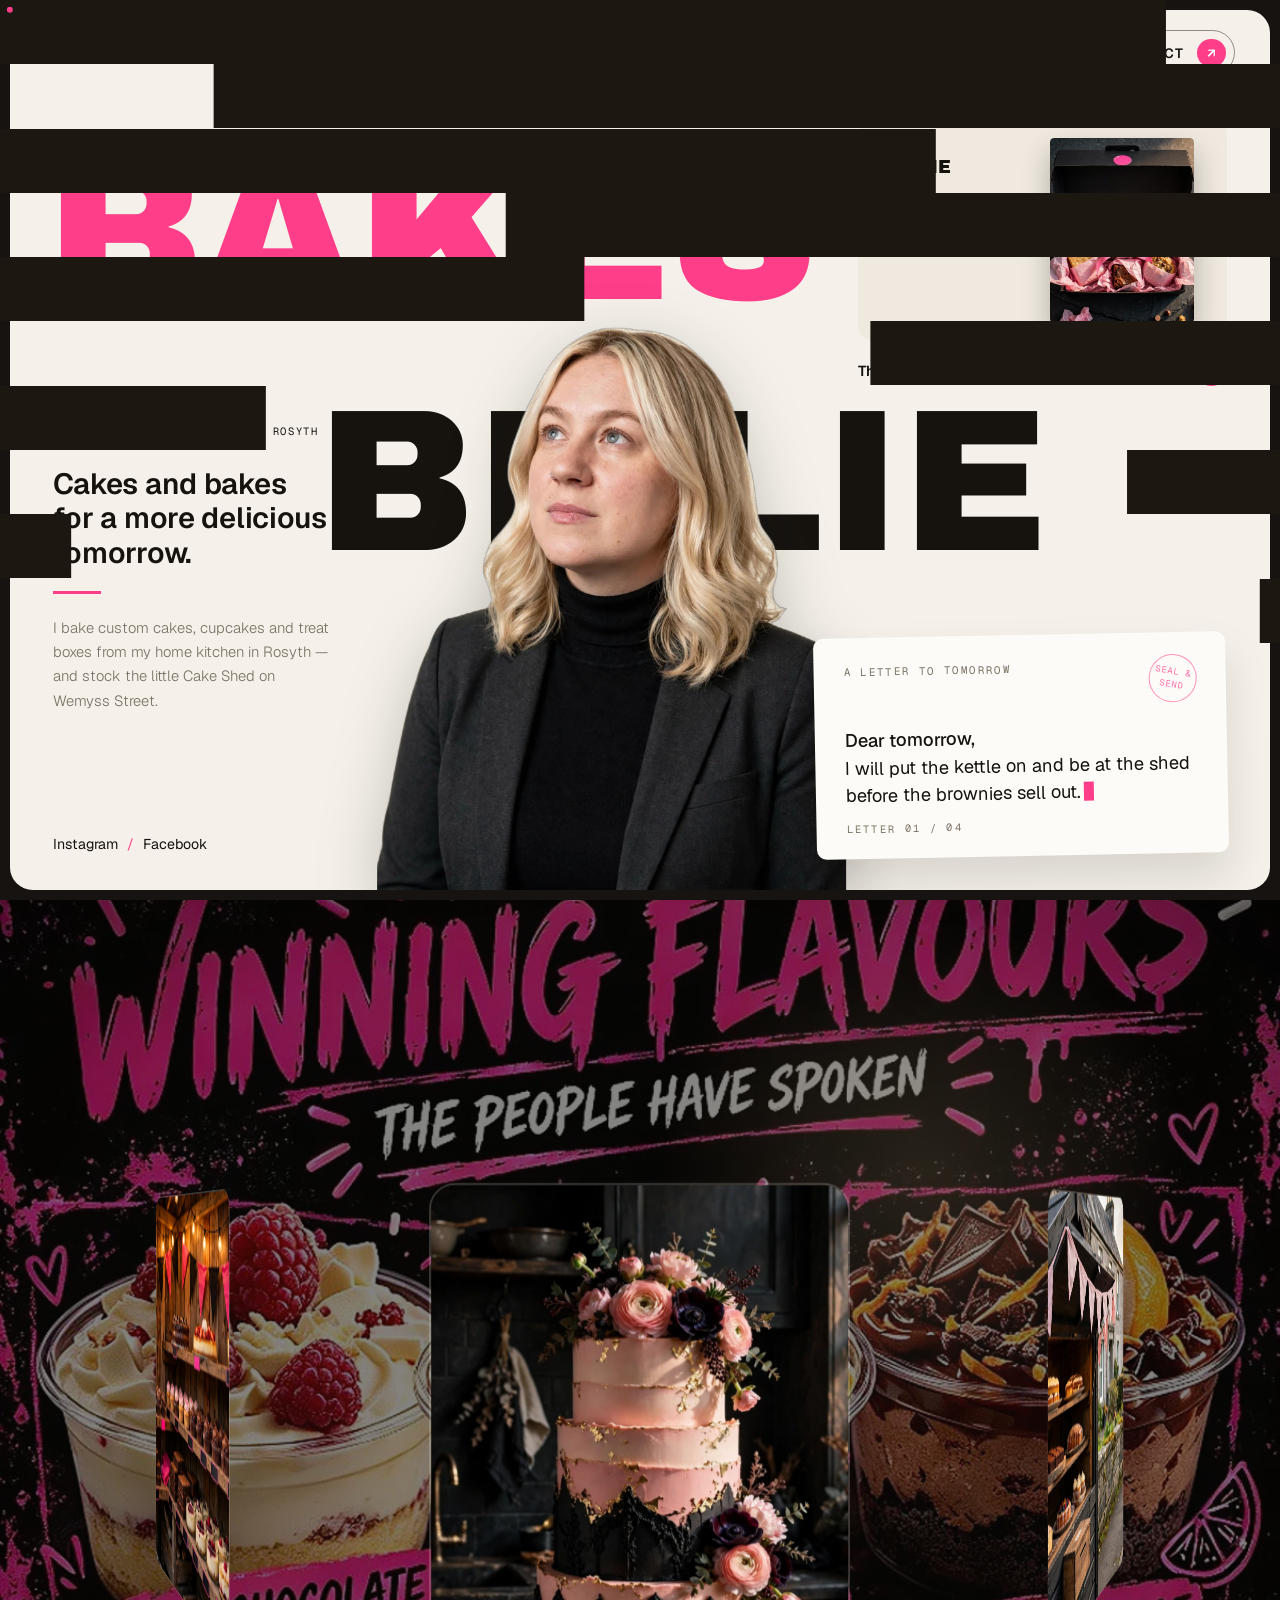
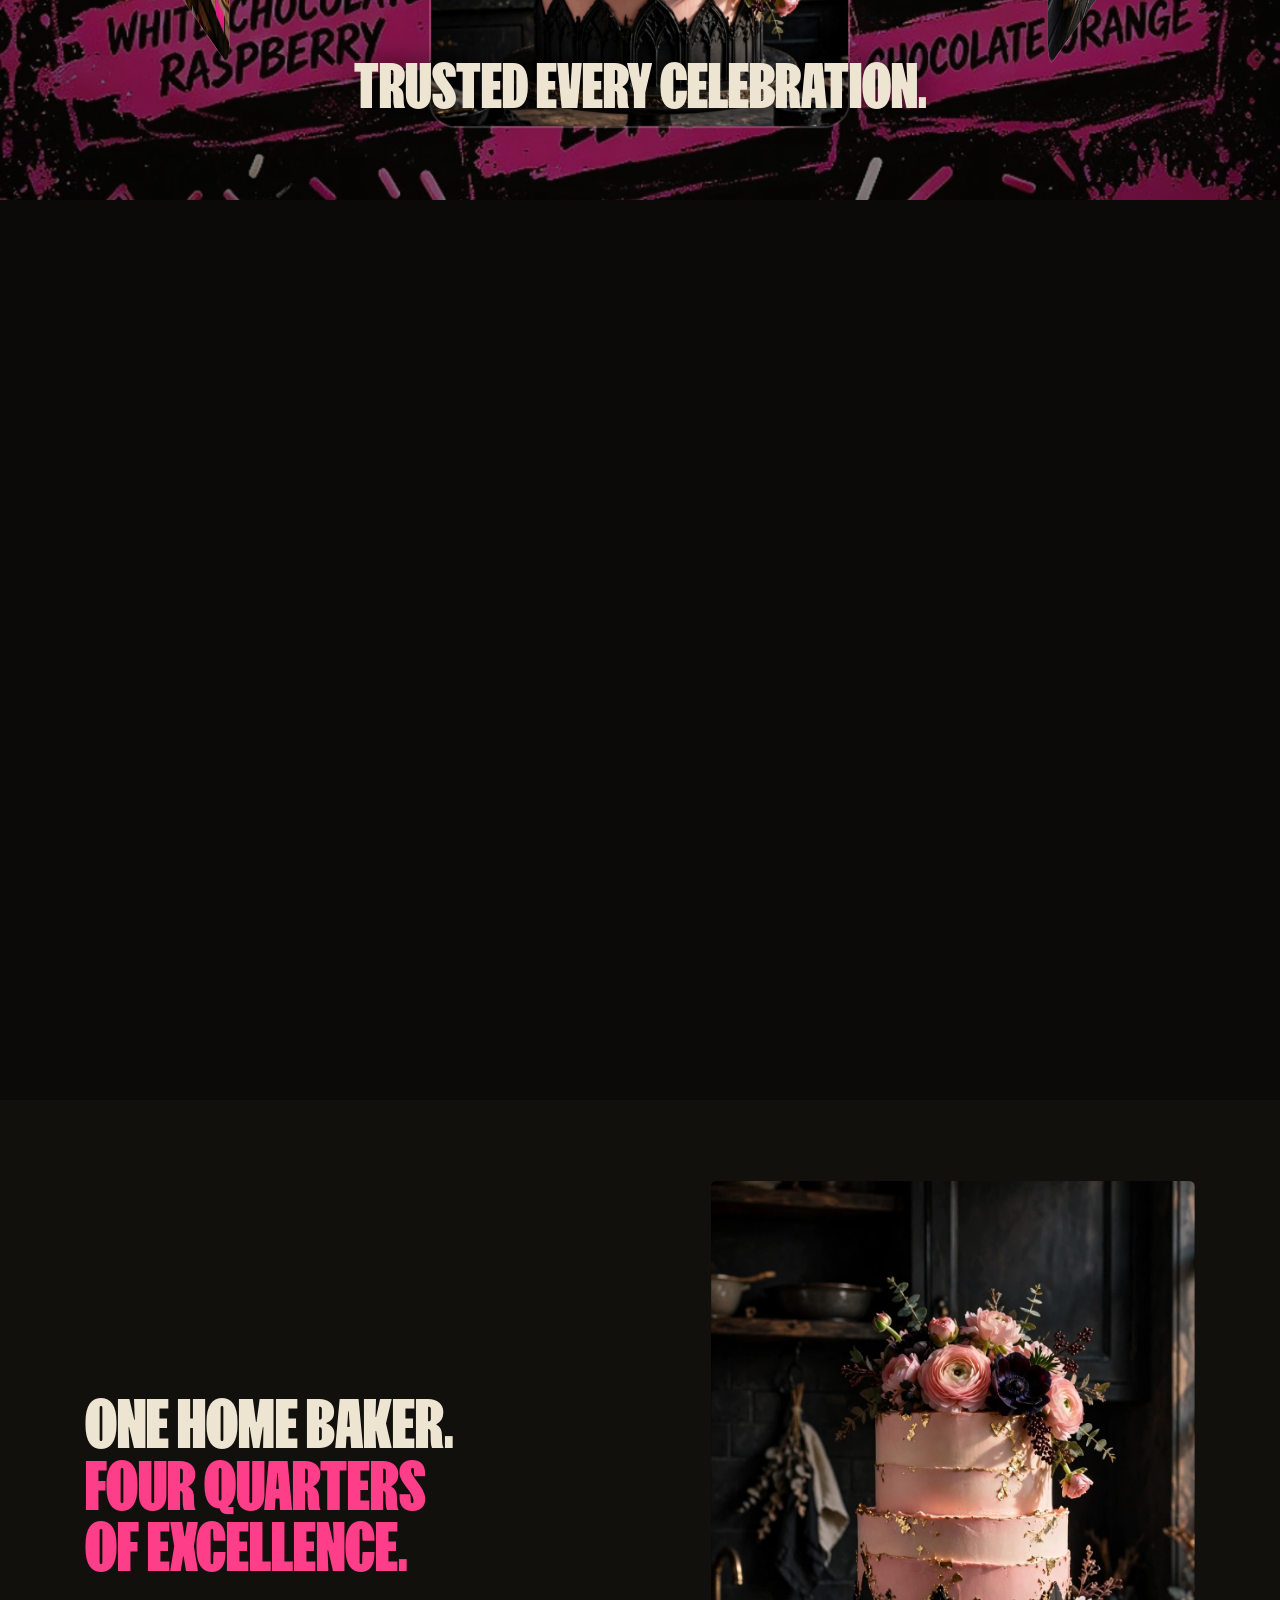
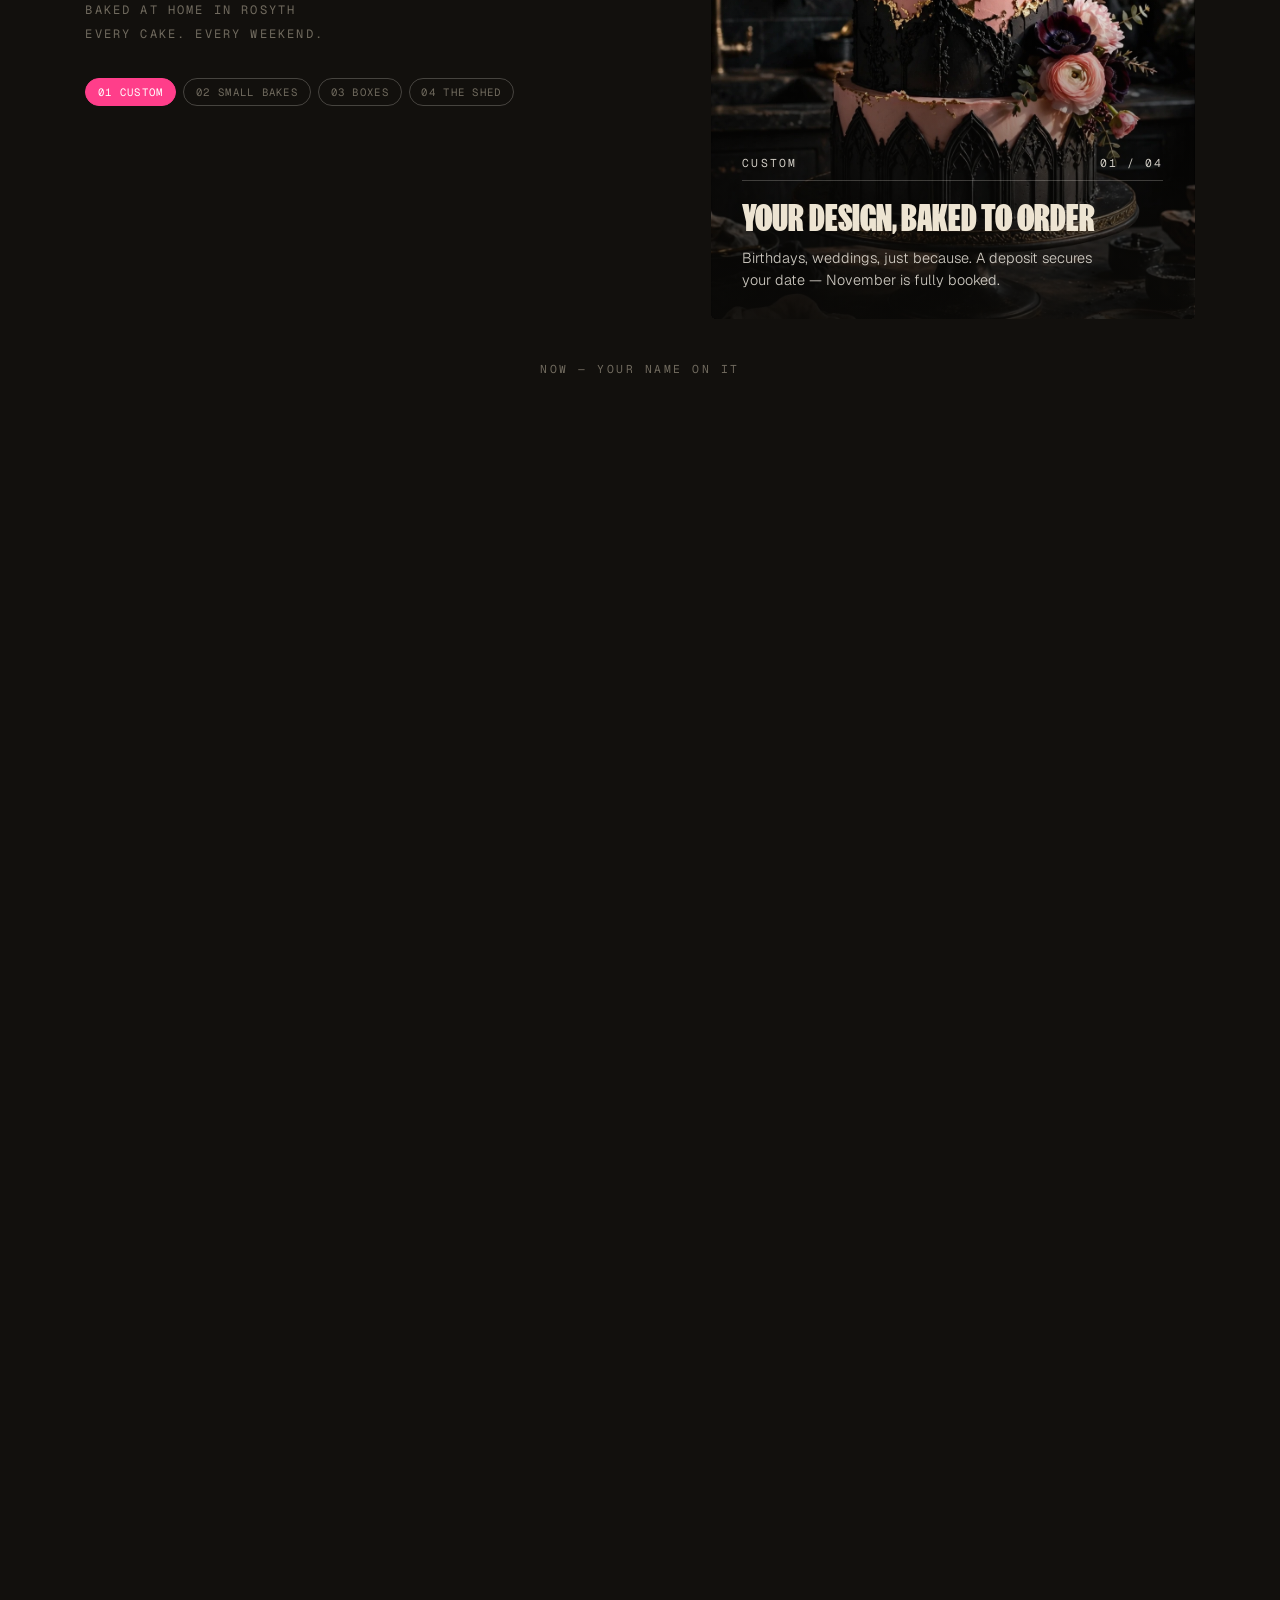
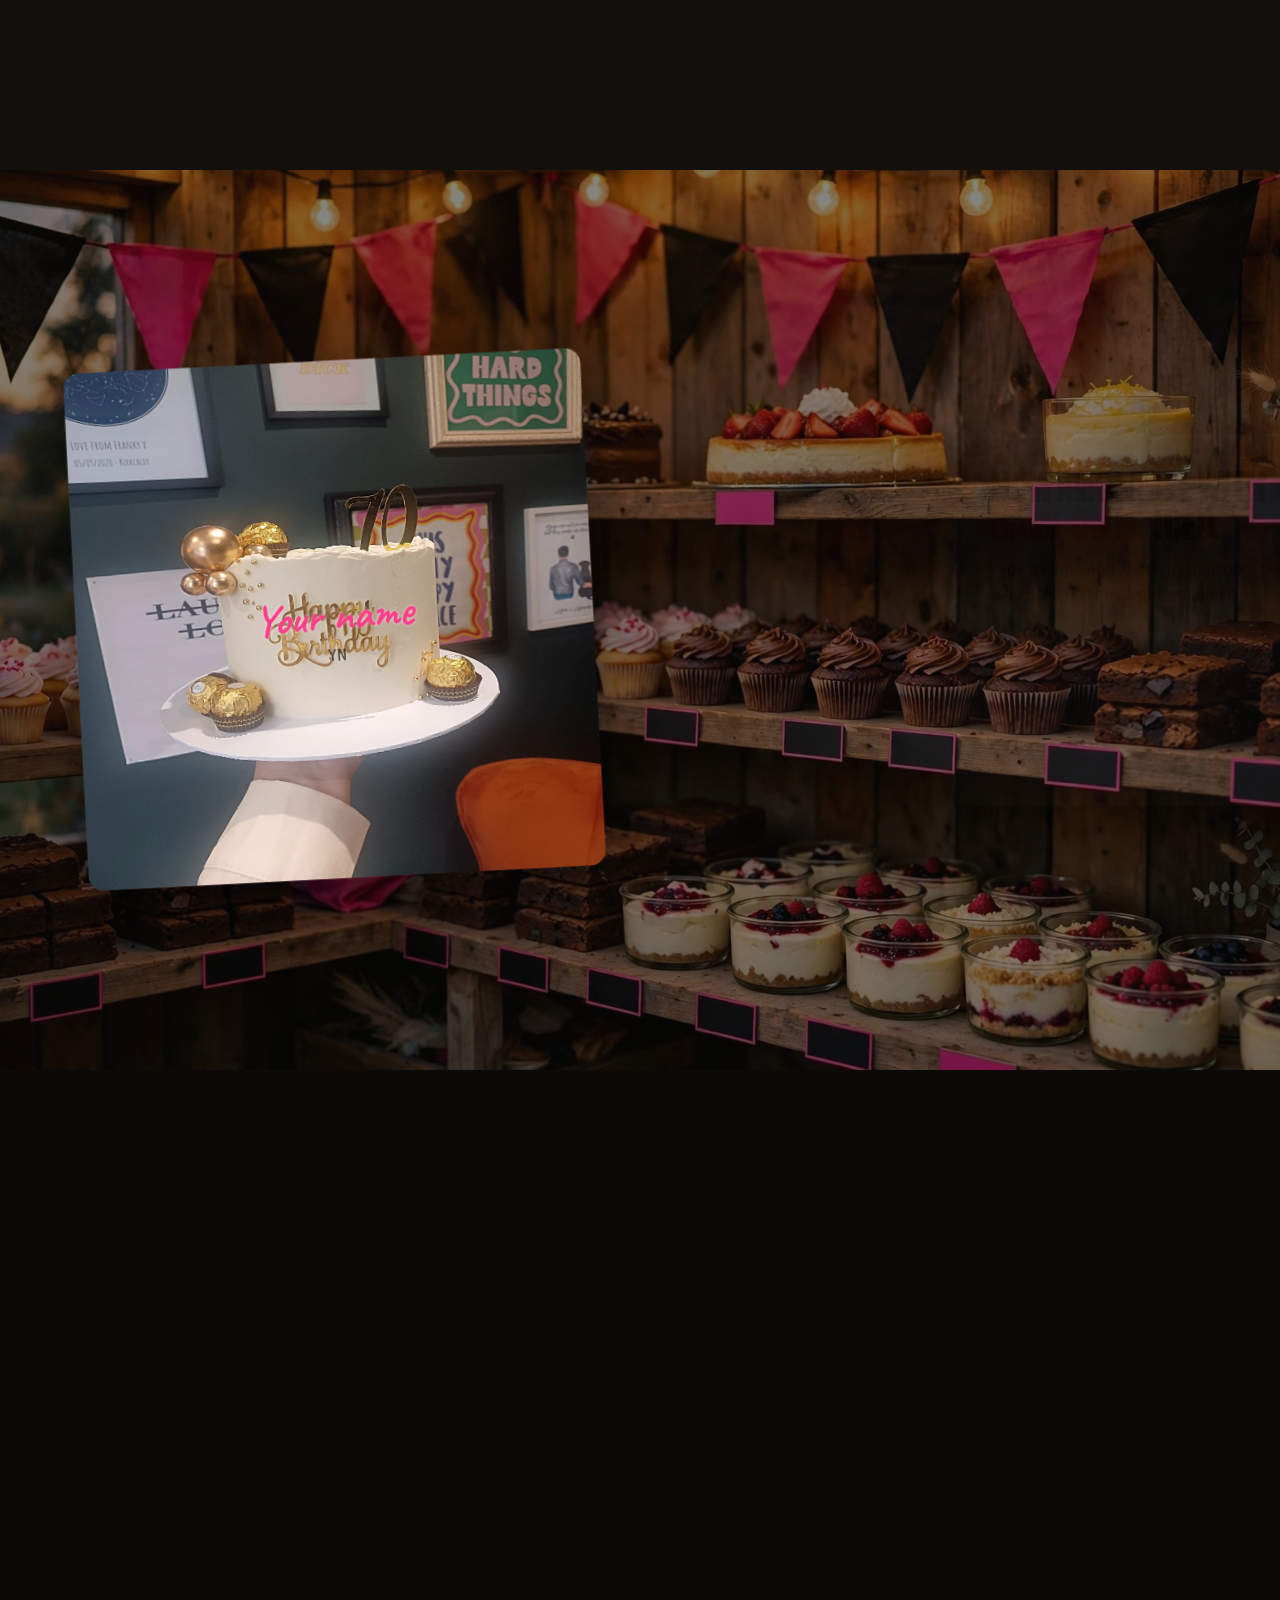
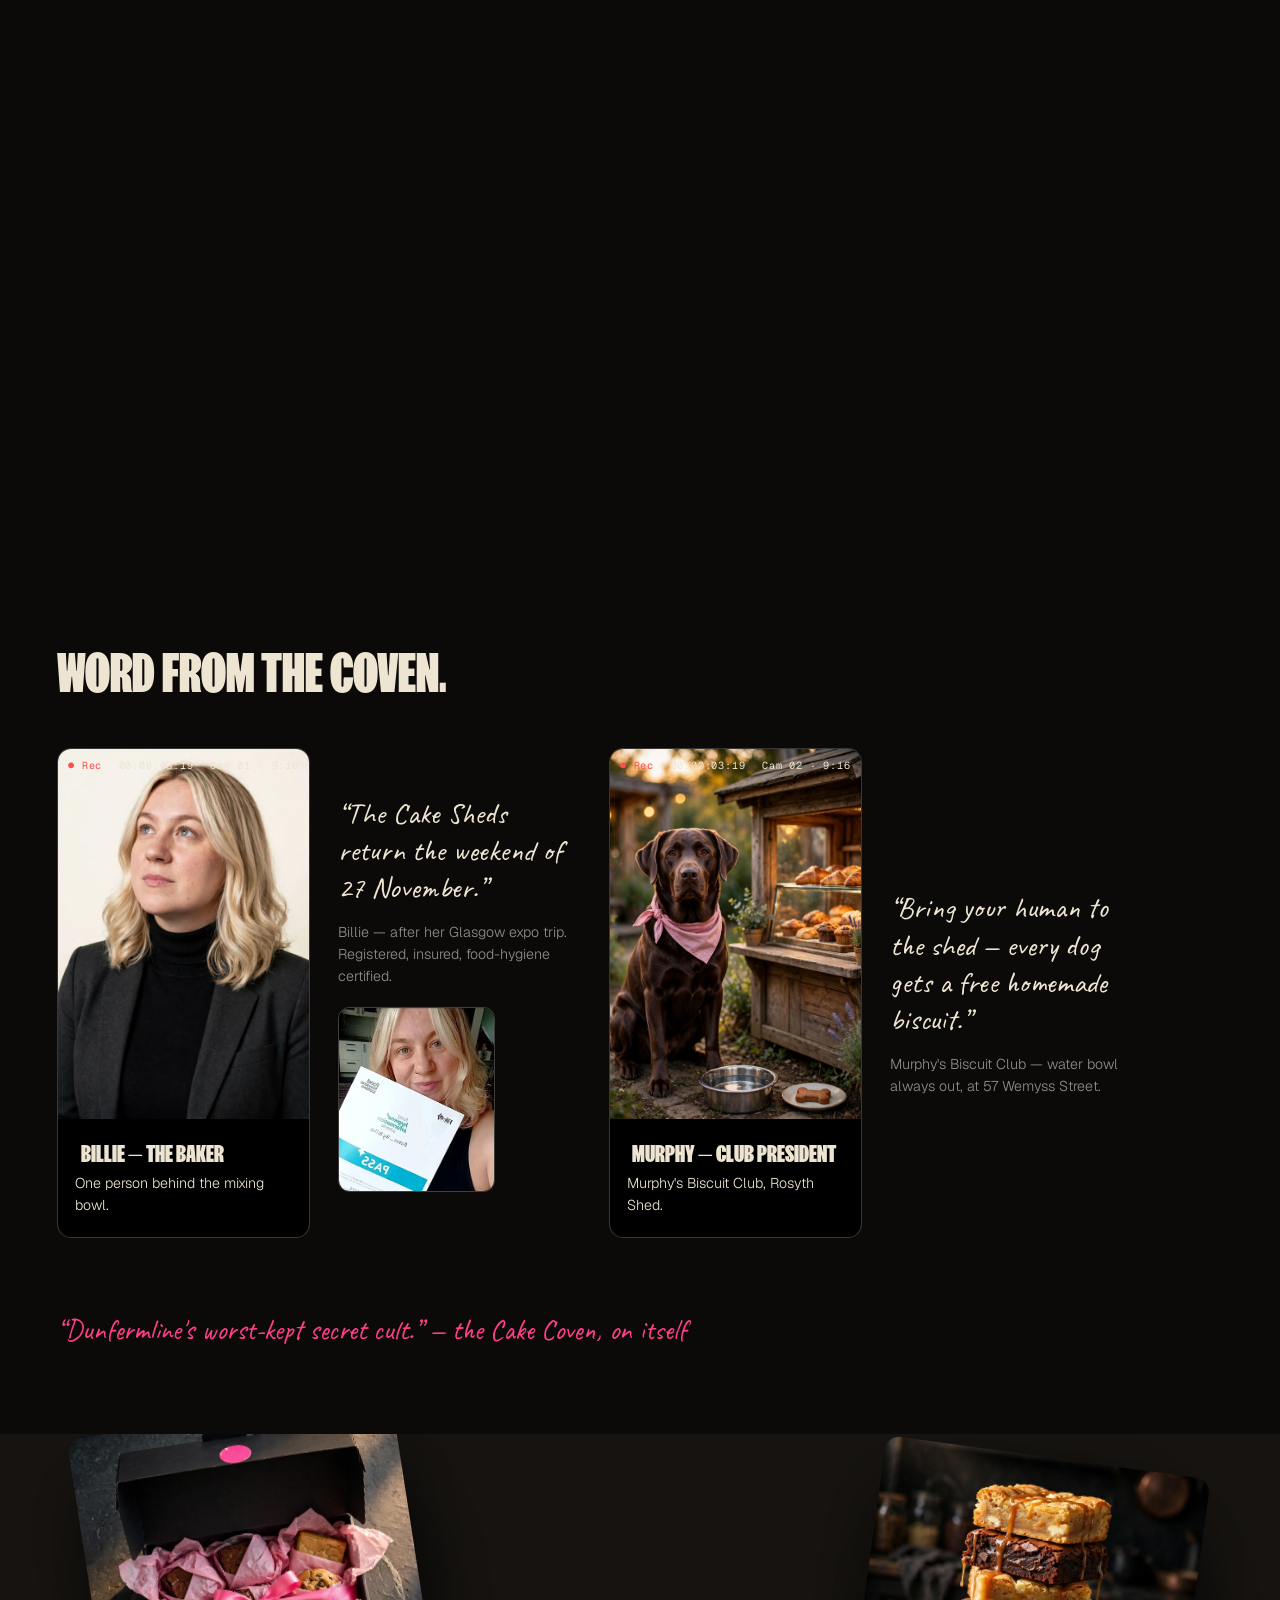
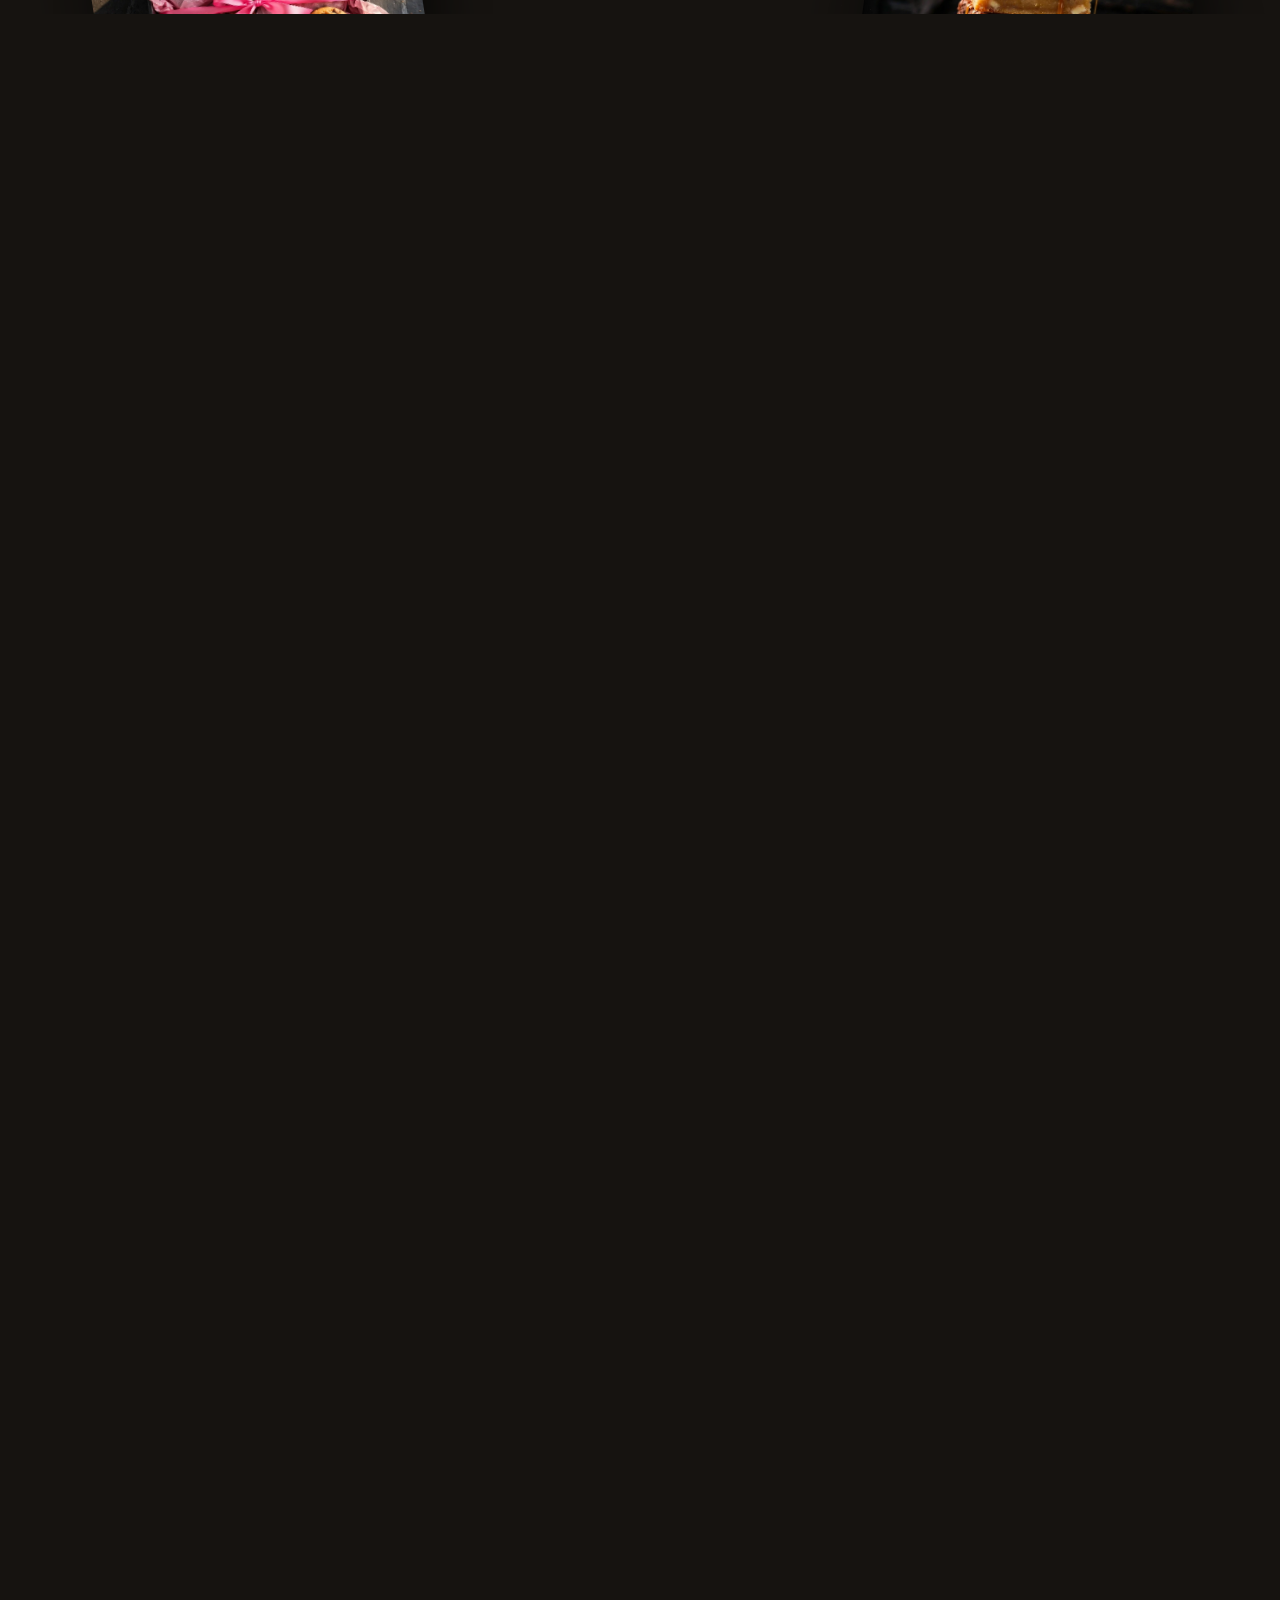
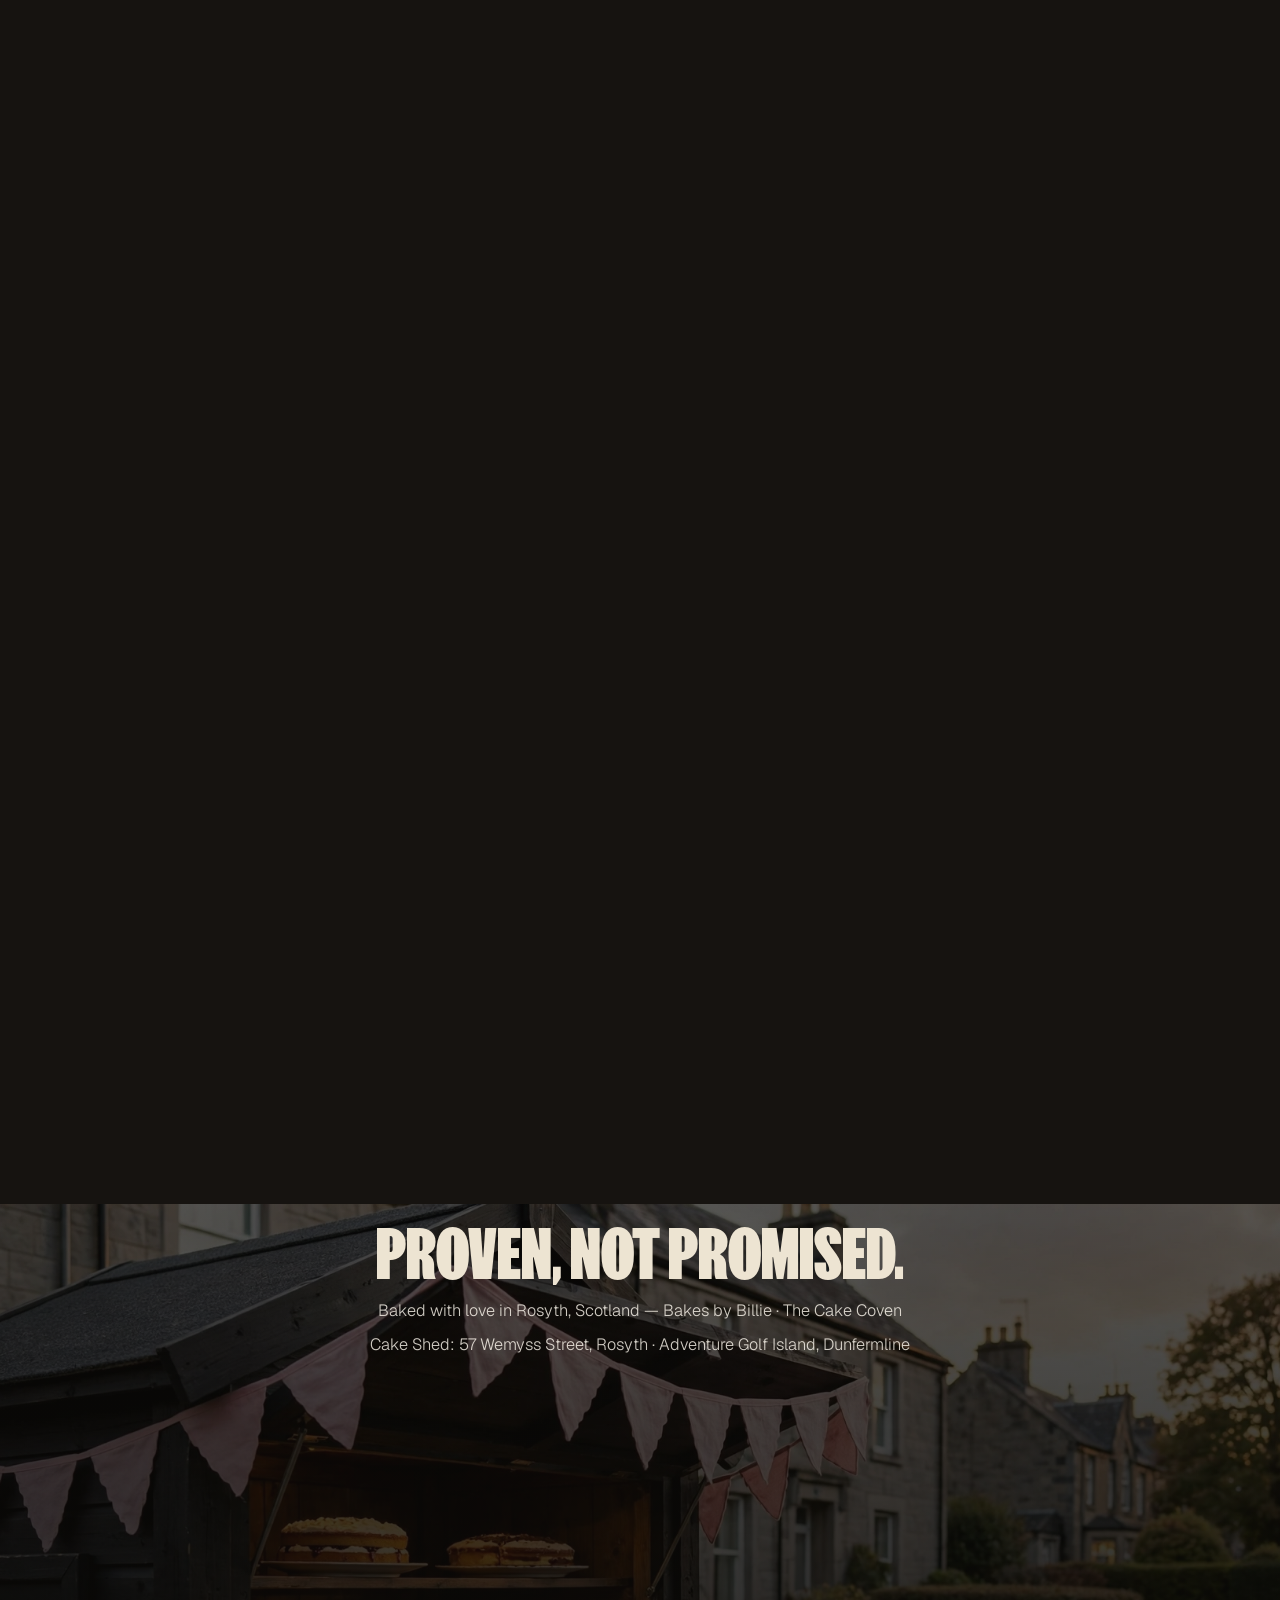
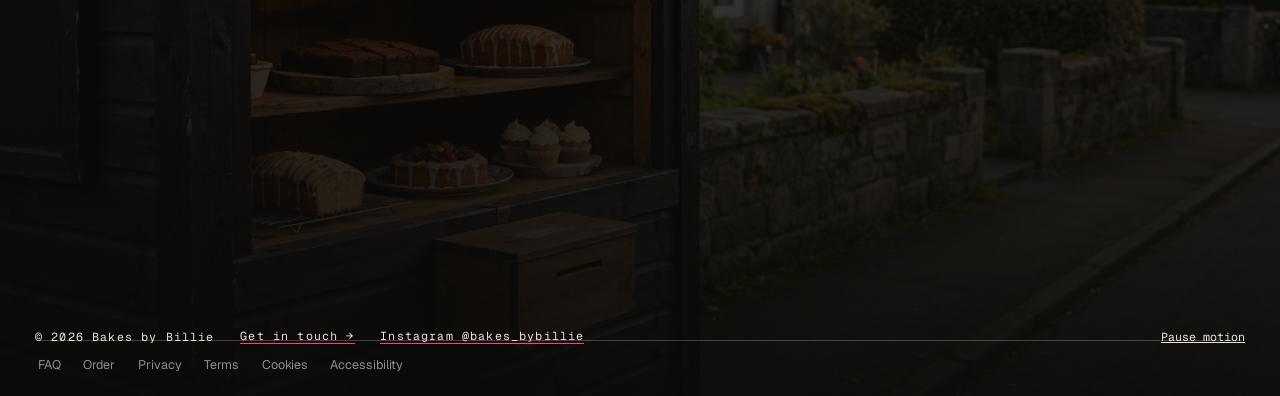
==== commit ee732fce: "Dusk section removed (Buddy's call); hero portrait now AI-generated from Billie's photo (exact face," ====
--- a/index.html
+++ b/index.html
@@ -277,8 +277,6 @@
     </div>
   </section>
 
-  <!-- DUSK (reference: 100vh, radial gradient, --ay / --suno) -->
-  <section class="dusk" id="dusk" aria-hidden="true"><div class="dusk-sun"></div></section>
 </main>
 
 <!-- FOOTER (reference: .foot 88vh, media / content / bar / legal) -->
--- a/css/main.css
+++ b/css/main.css
@@ -257,10 +257,6 @@
 .rat__cta .btn:hover .btn-in{color:#fff}
 @media(max-width:767px){.rat{height:300vh;margin-top:-40vh}.rat__head h2{font-size:2.8em}.rat__pack{width:12.5em;height:12.5em}.rat__pack-tilt img{height:12.5em}.rat__pack--wht{left:2%;bottom:auto;top:27%}.rat__pack--blk{right:2%;bottom:auto;top:36%}}
 
-/* DUSK — ref: 100vh radial 135% 92% at 50% var(--ay), stops swapped to pink dusk */
-.dusk{position:relative;z-index:25;height:100vh;pointer-events:none;overflow:hidden;--ay:-12%;--suno:0;background:radial-gradient(135% 92% at 50% var(--ay),#F6EFE3 0%,#F7C8D8 30%,#FF8FBF 46%,#FF3E8A 62%,#57102E 76%,#0B0A08 88%)}
-.dusk-sun{position:absolute;left:50%;top:calc(16% + var(--suno,0%));transform:translateX(-50%);width:16em;height:16em;border-radius:50%;background:radial-gradient(circle,#FFF3D6,#FFD6A1 60%,rgba(255,214,161,0));opacity:.85}
-
 /* FOOTER — ref: .foot 88vh, content top -14vh centred, bar + legal */
 .foot{position:relative;z-index:25;height:88vh;background:var(--court-bg);overflow:hidden}
 .foot__media{position:absolute;inset:0}
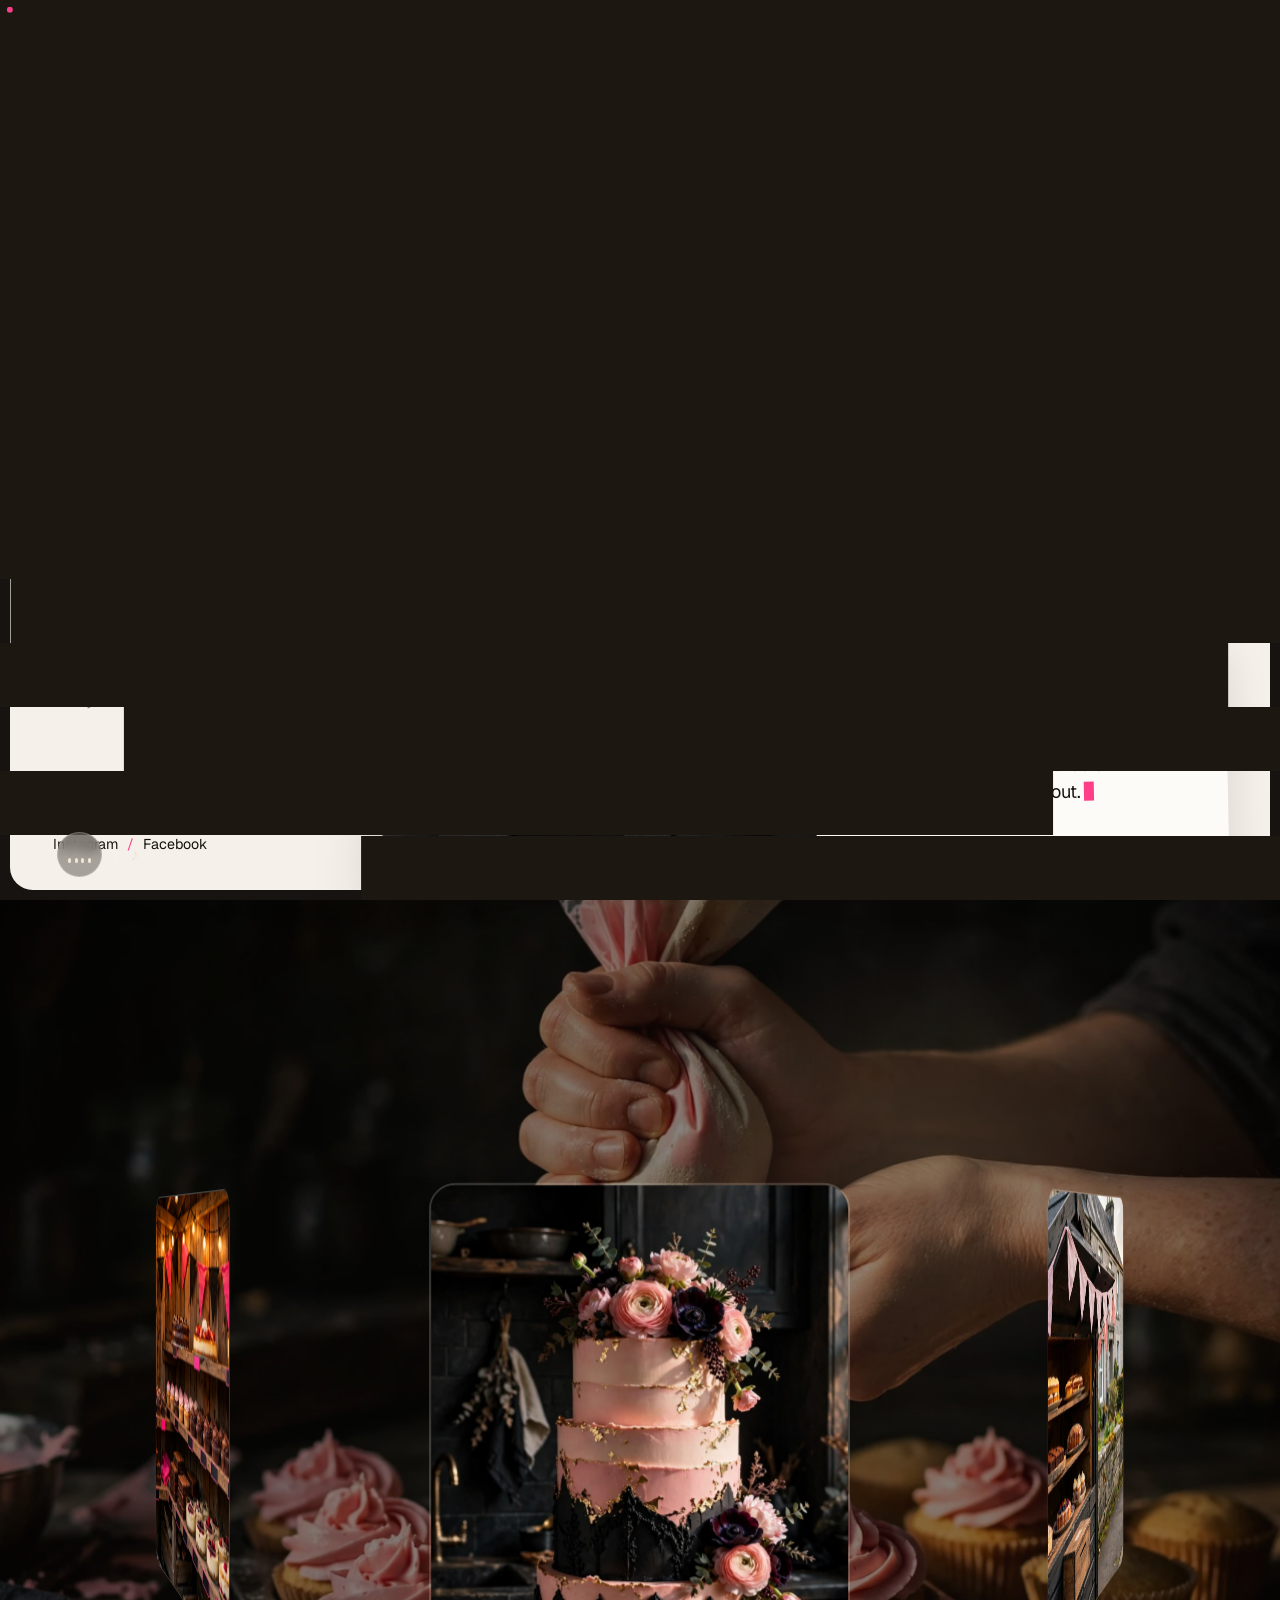
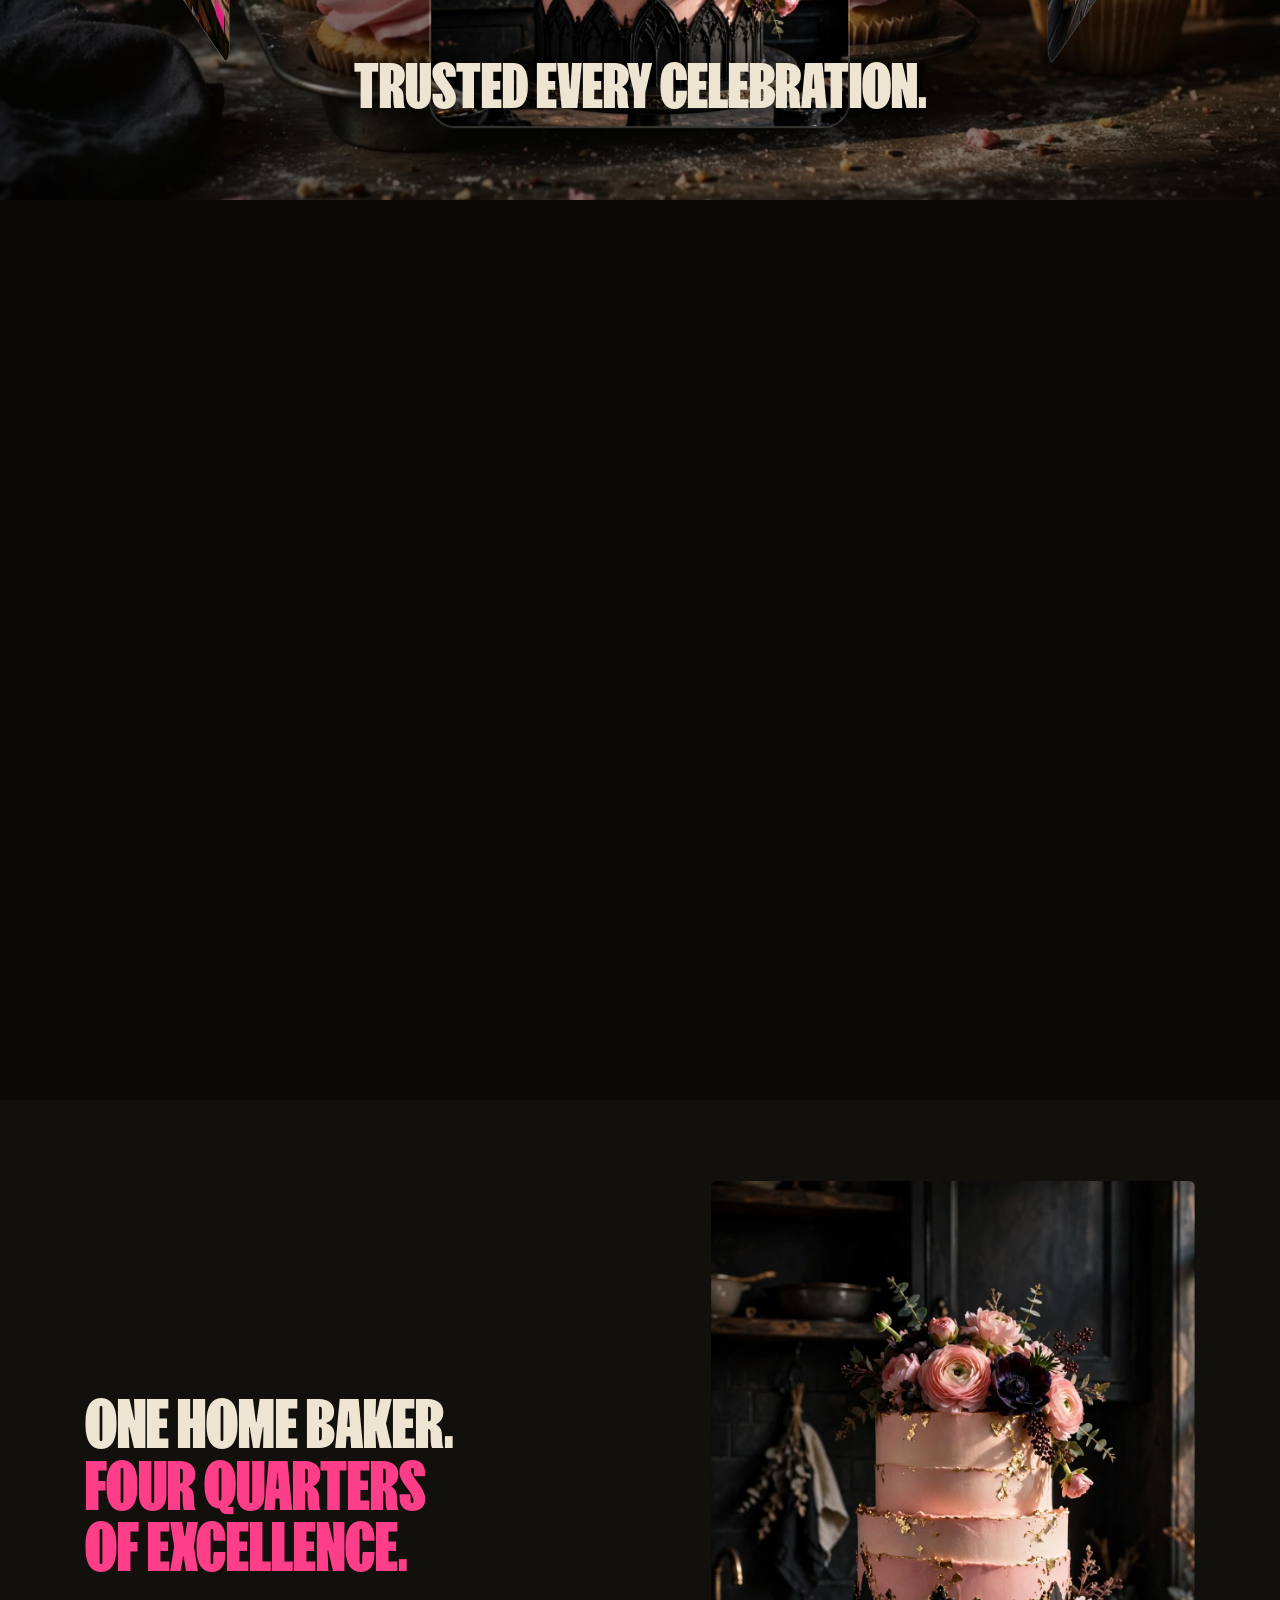
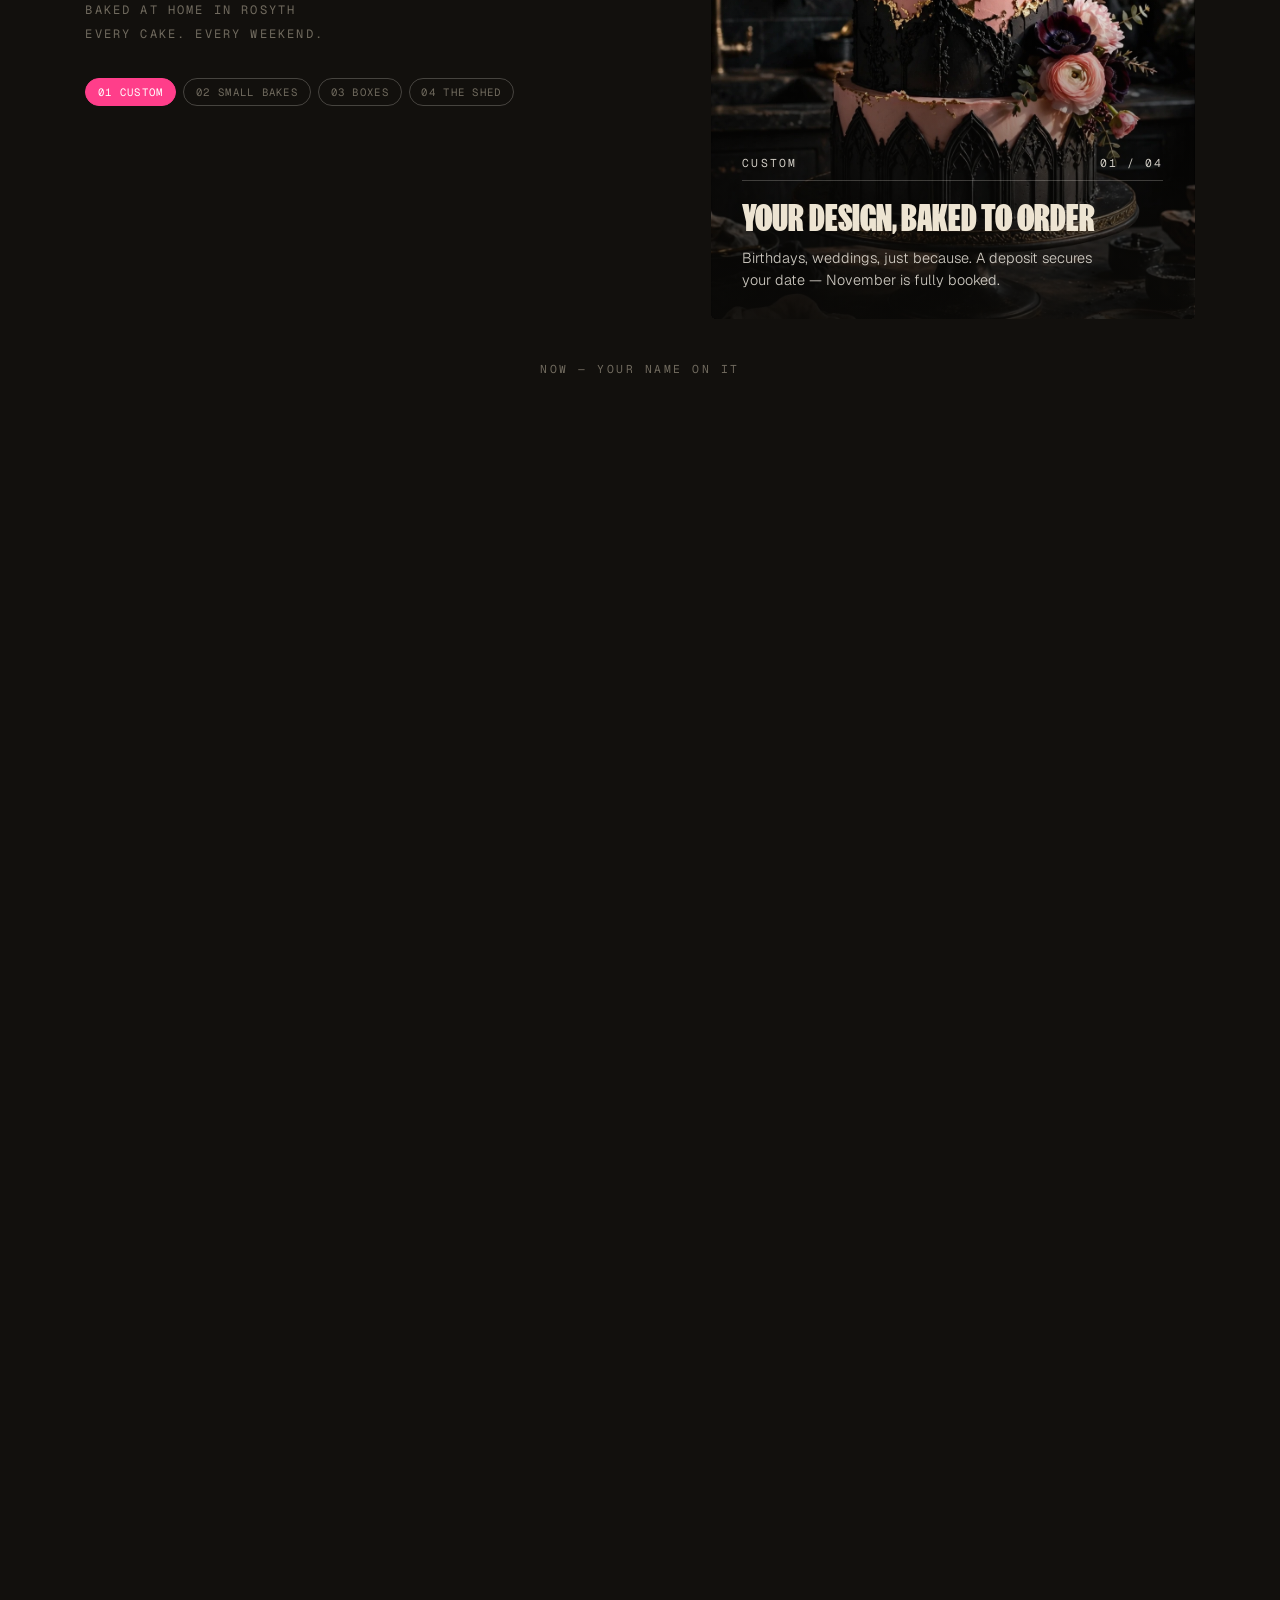
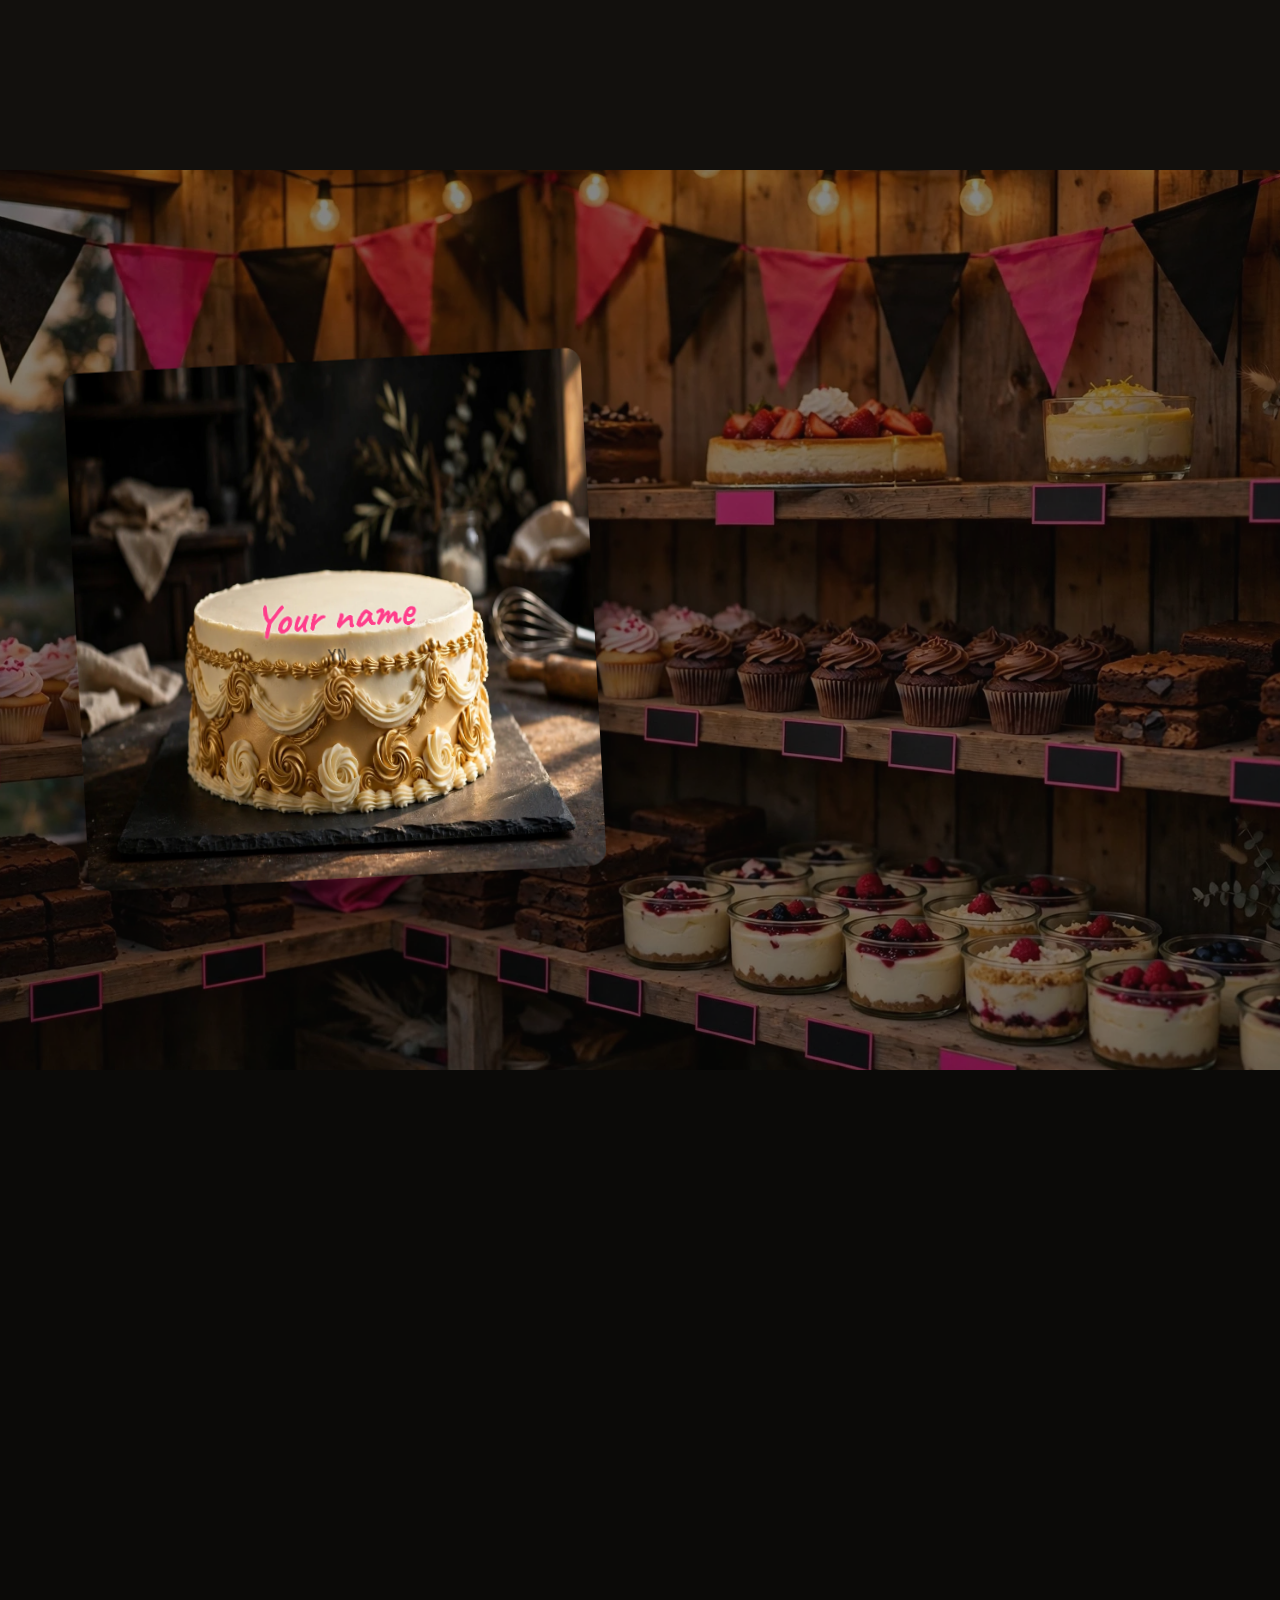
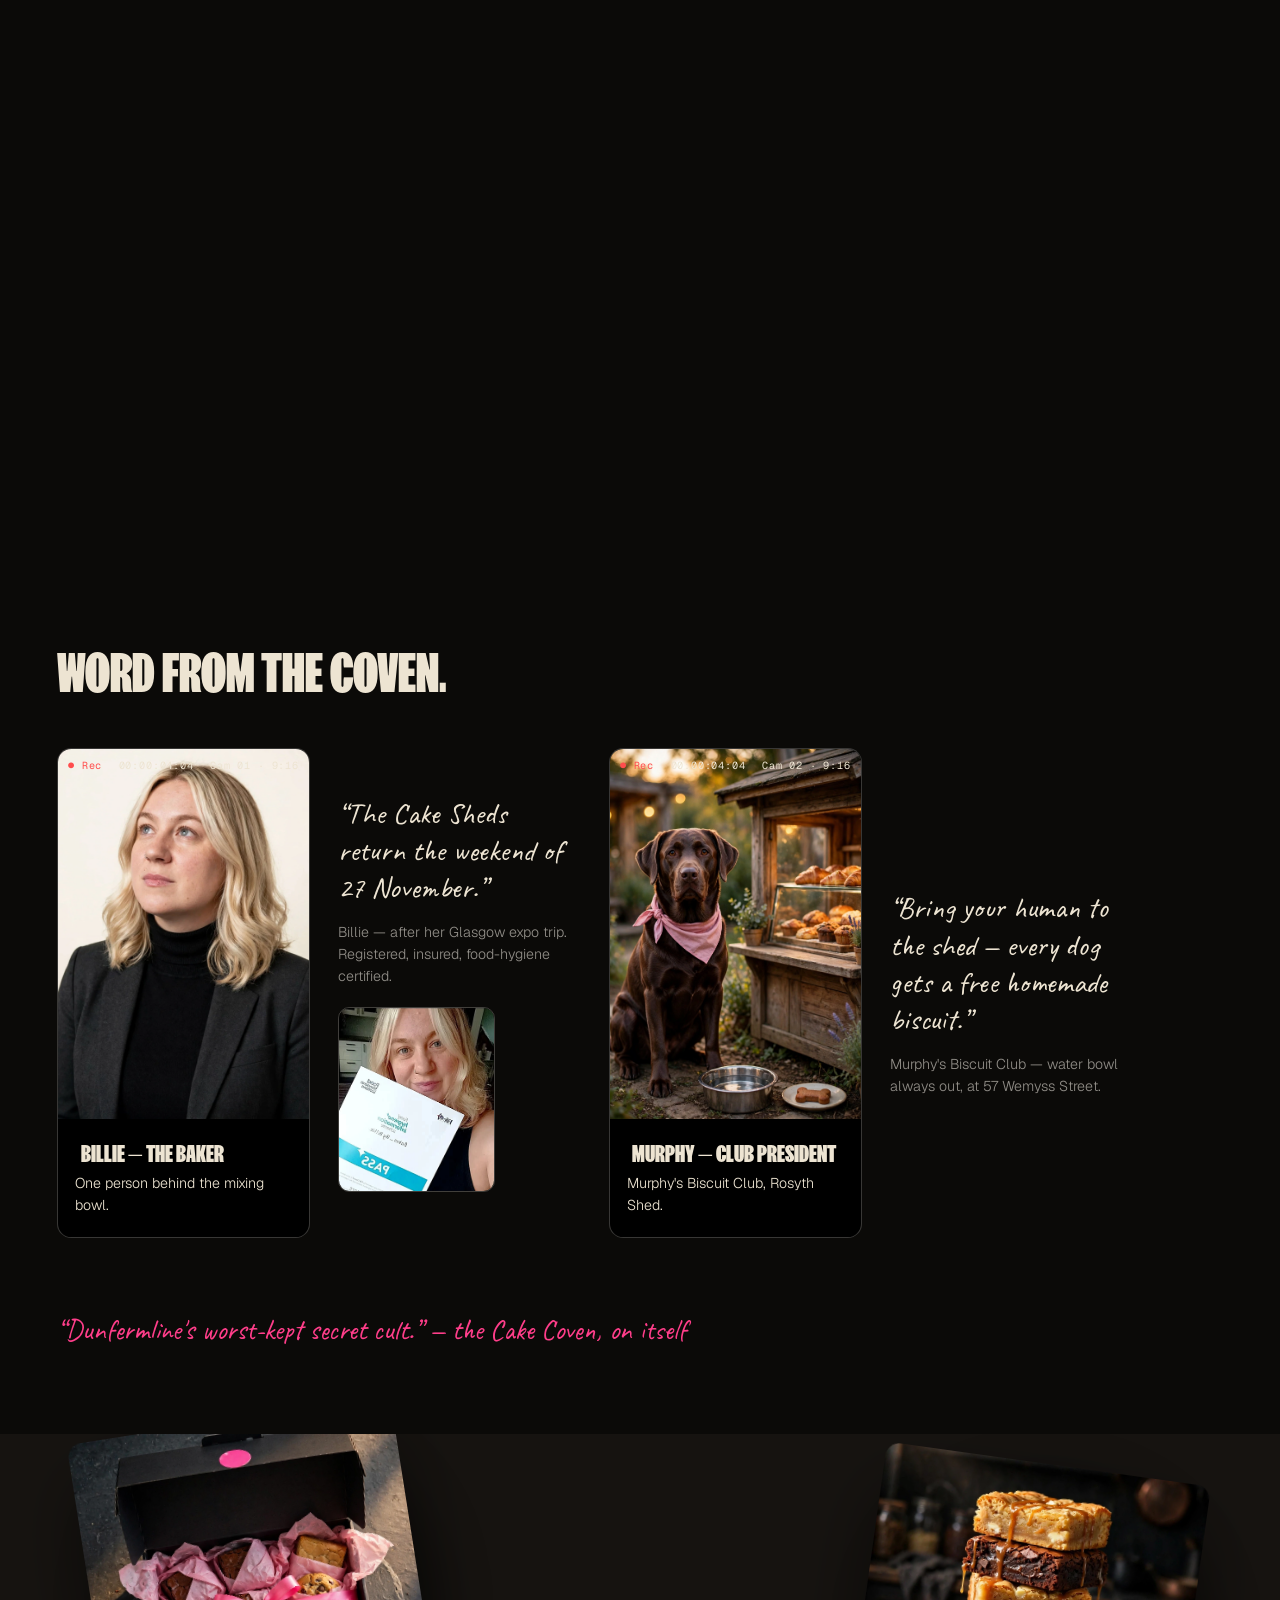
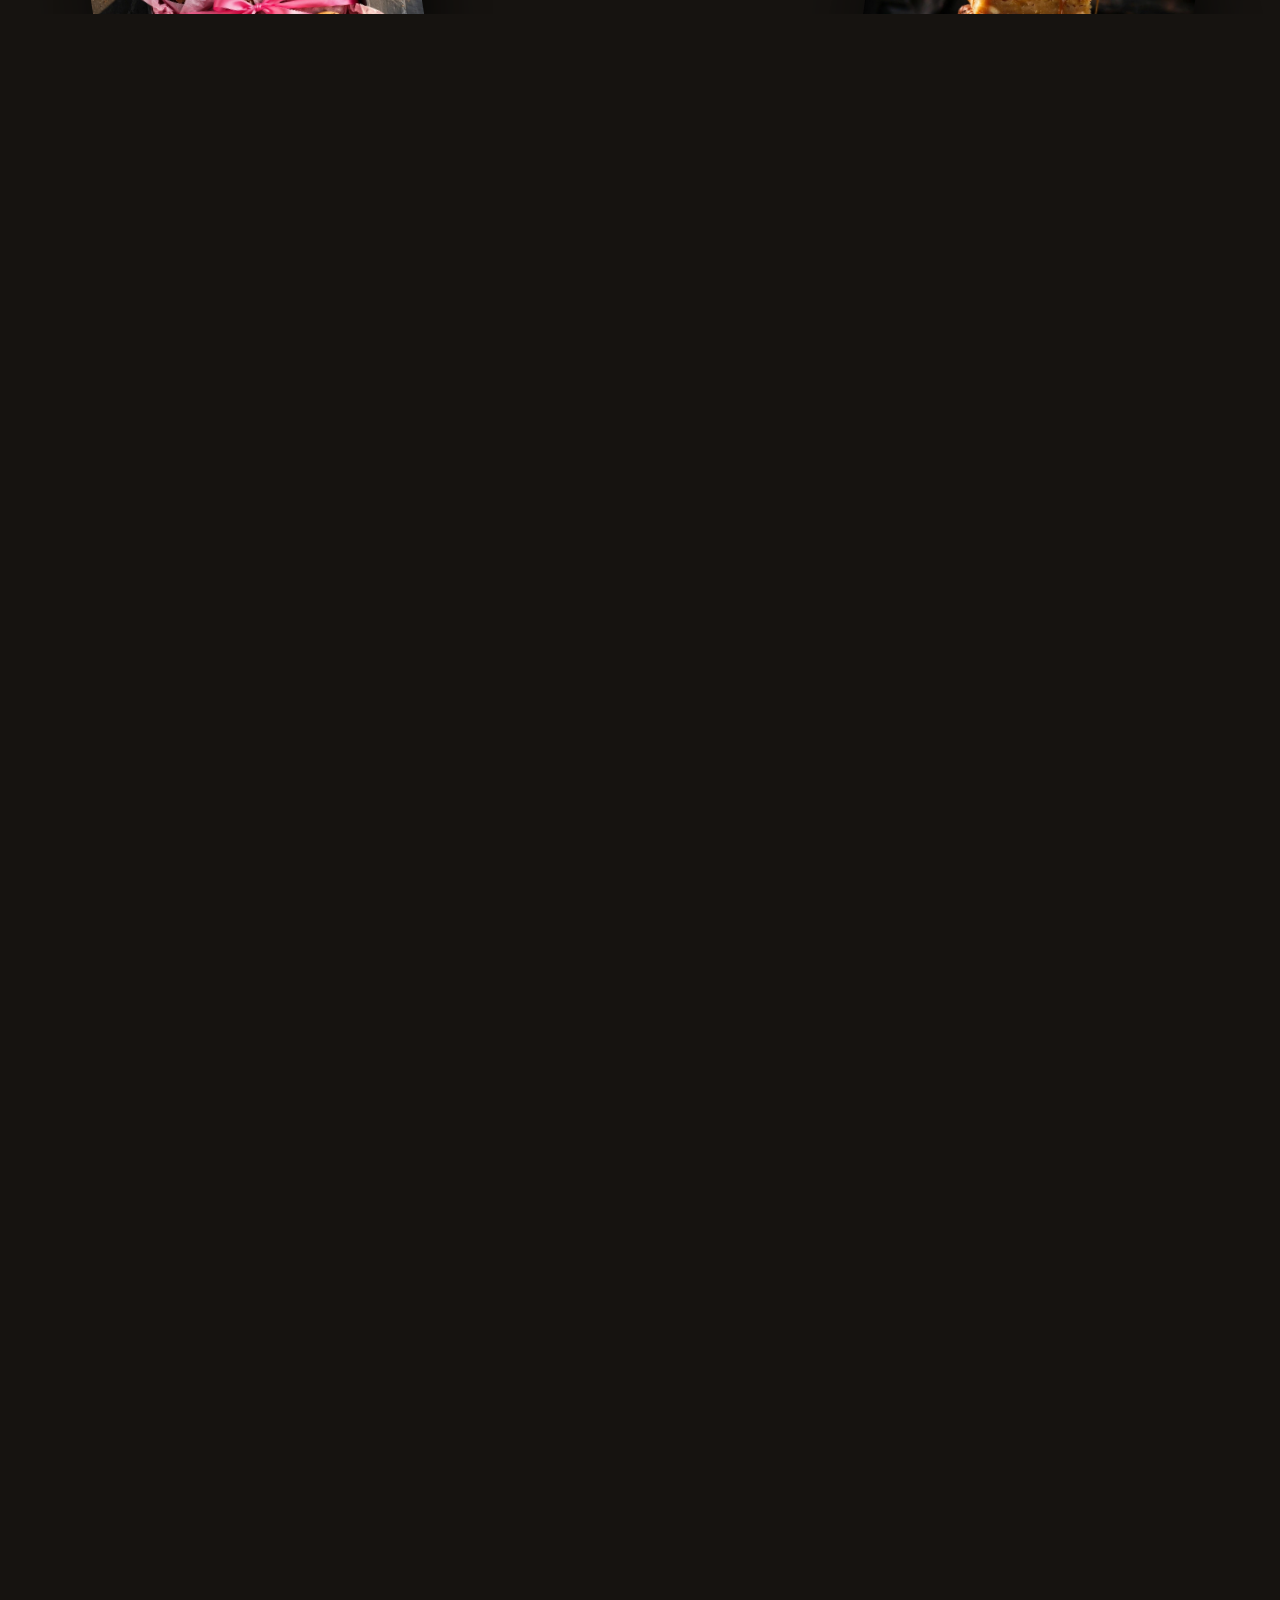
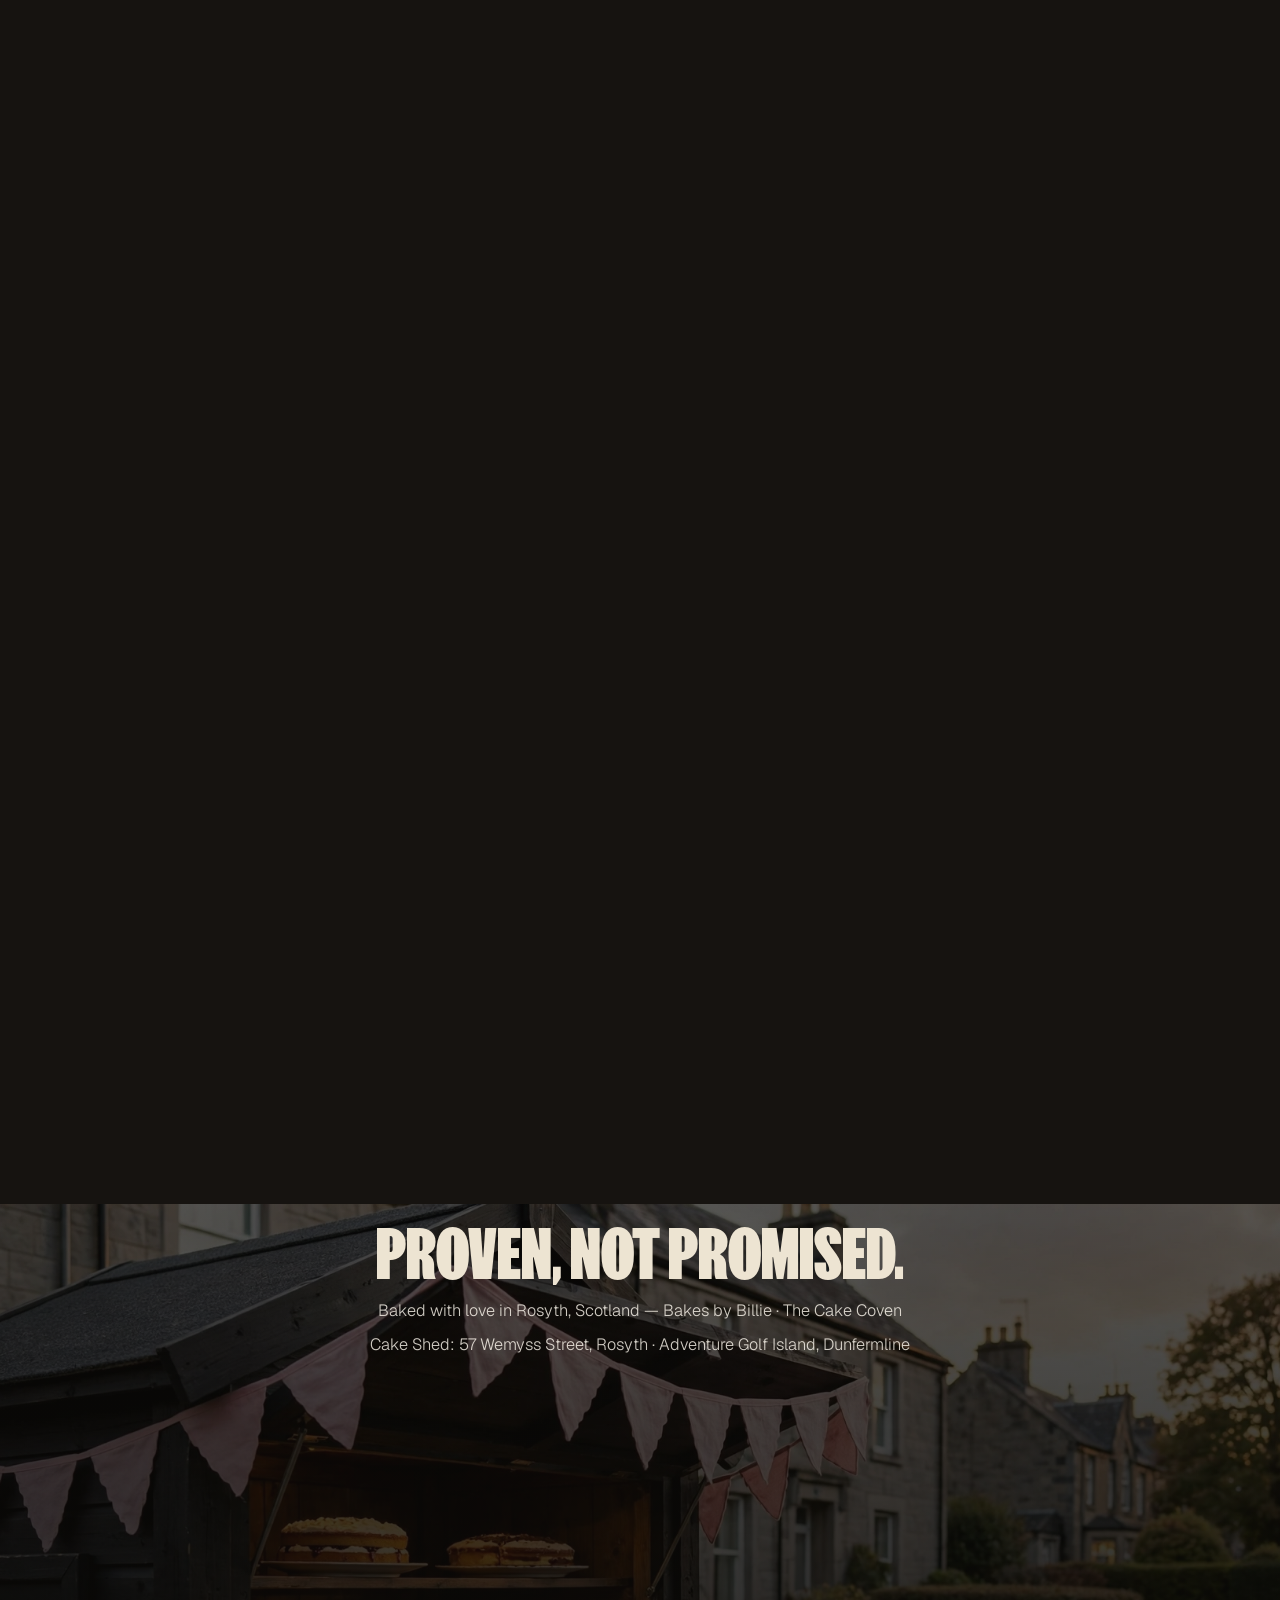
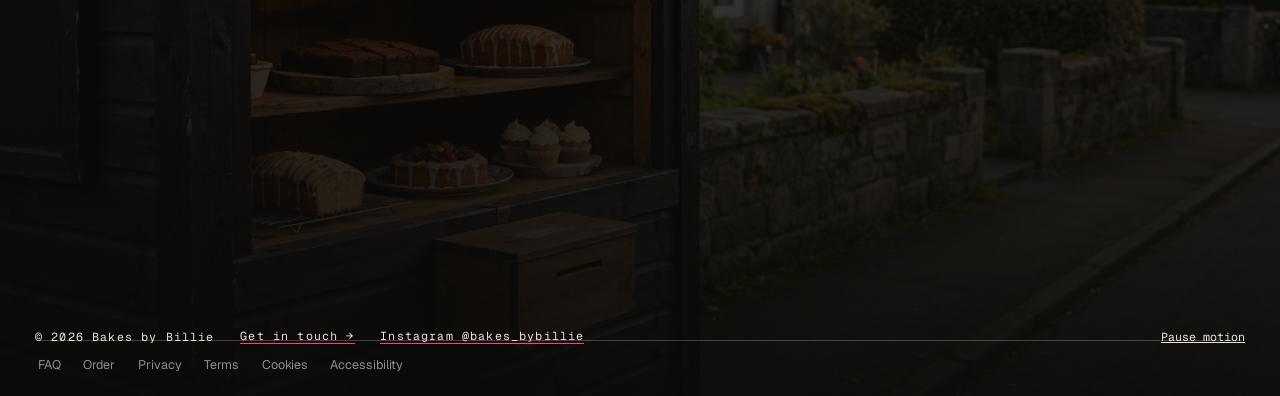
==== commit 65dcaba9: "Music: Buddy's uploaded soft track (leberch-soft, 3:22) replaces the generated synth; loops, autopla" ====
--- a/index.html
+++ b/index.html
@@ -29,6 +29,7 @@
   <button class="btn bar-btn" id="quoteOpen" type="button">Get a quote <span class="btn-arrow">→</span></button>
 </header>
 
+<audio id="bgm" src="assets/audio/music.mp3" loop preload="auto" aria-hidden="true"></audio>
 <div class="snd-wrap">
   <button class="snd" id="snd" type="button" aria-pressed="false" aria-label="Toggle sound">
     <span class="snd-eq"><i></i><i></i><i></i><i></i></span>
--- a/css/main.css
+++ b/css/main.css
@@ -136,8 +136,9 @@
 body.hero-active .hero-cursor{display:flex}
 .hero-cursor.is-link{width:3.1em;height:3.1em;background:transparent;border-color:var(--terra)}
 .hero-cursor.is-click{width:5.6em;height:5.6em;background:var(--terra)}
-body.on-hero .bar,body.on-hero .snd-wrap{opacity:0;pointer-events:none}
+body.on-hero .bar{opacity:0;pointer-events:none}
 .bar,.snd-wrap{transition:opacity .4s ease}
+.snd-wrap{z-index:96}
 @media(max-width:991px){
   .hero{margin:.4em;border-radius:1.1em;height:calc(100svh - .8em)}
   .hero-status{display:none}
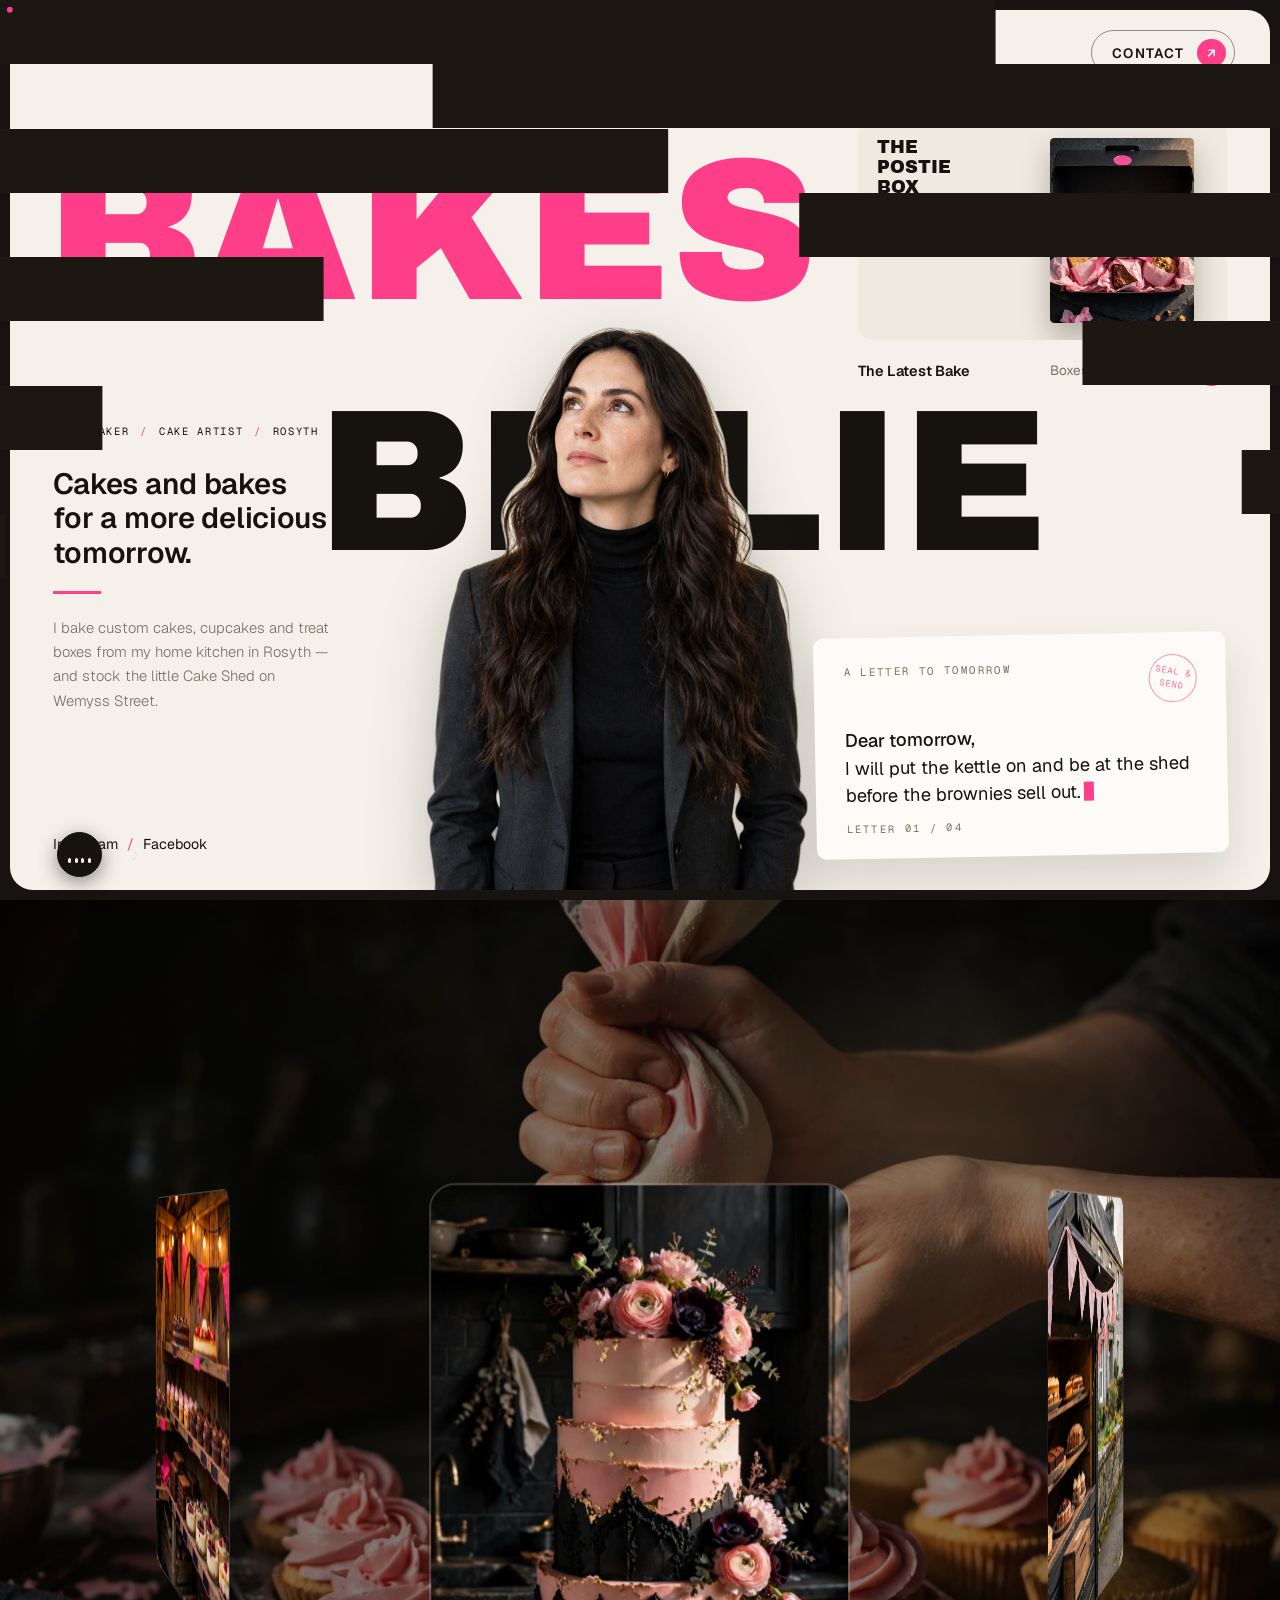
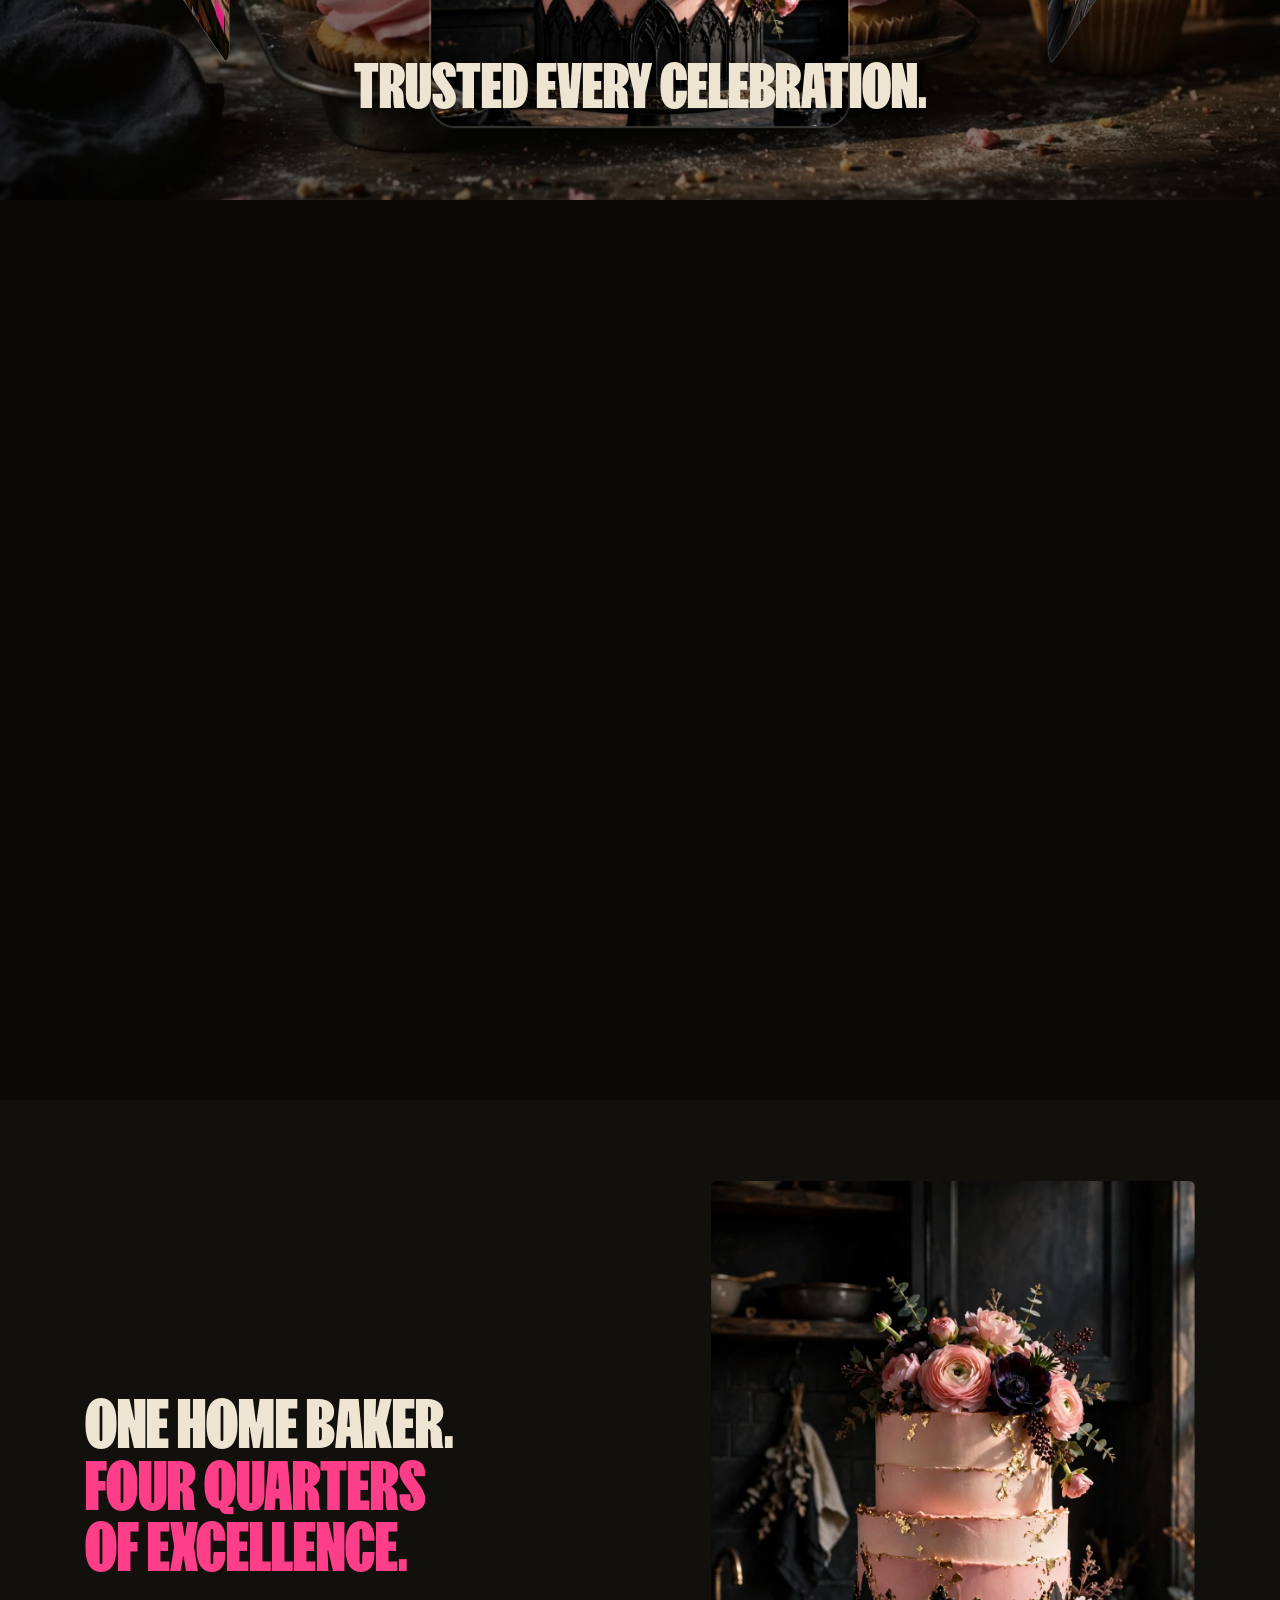
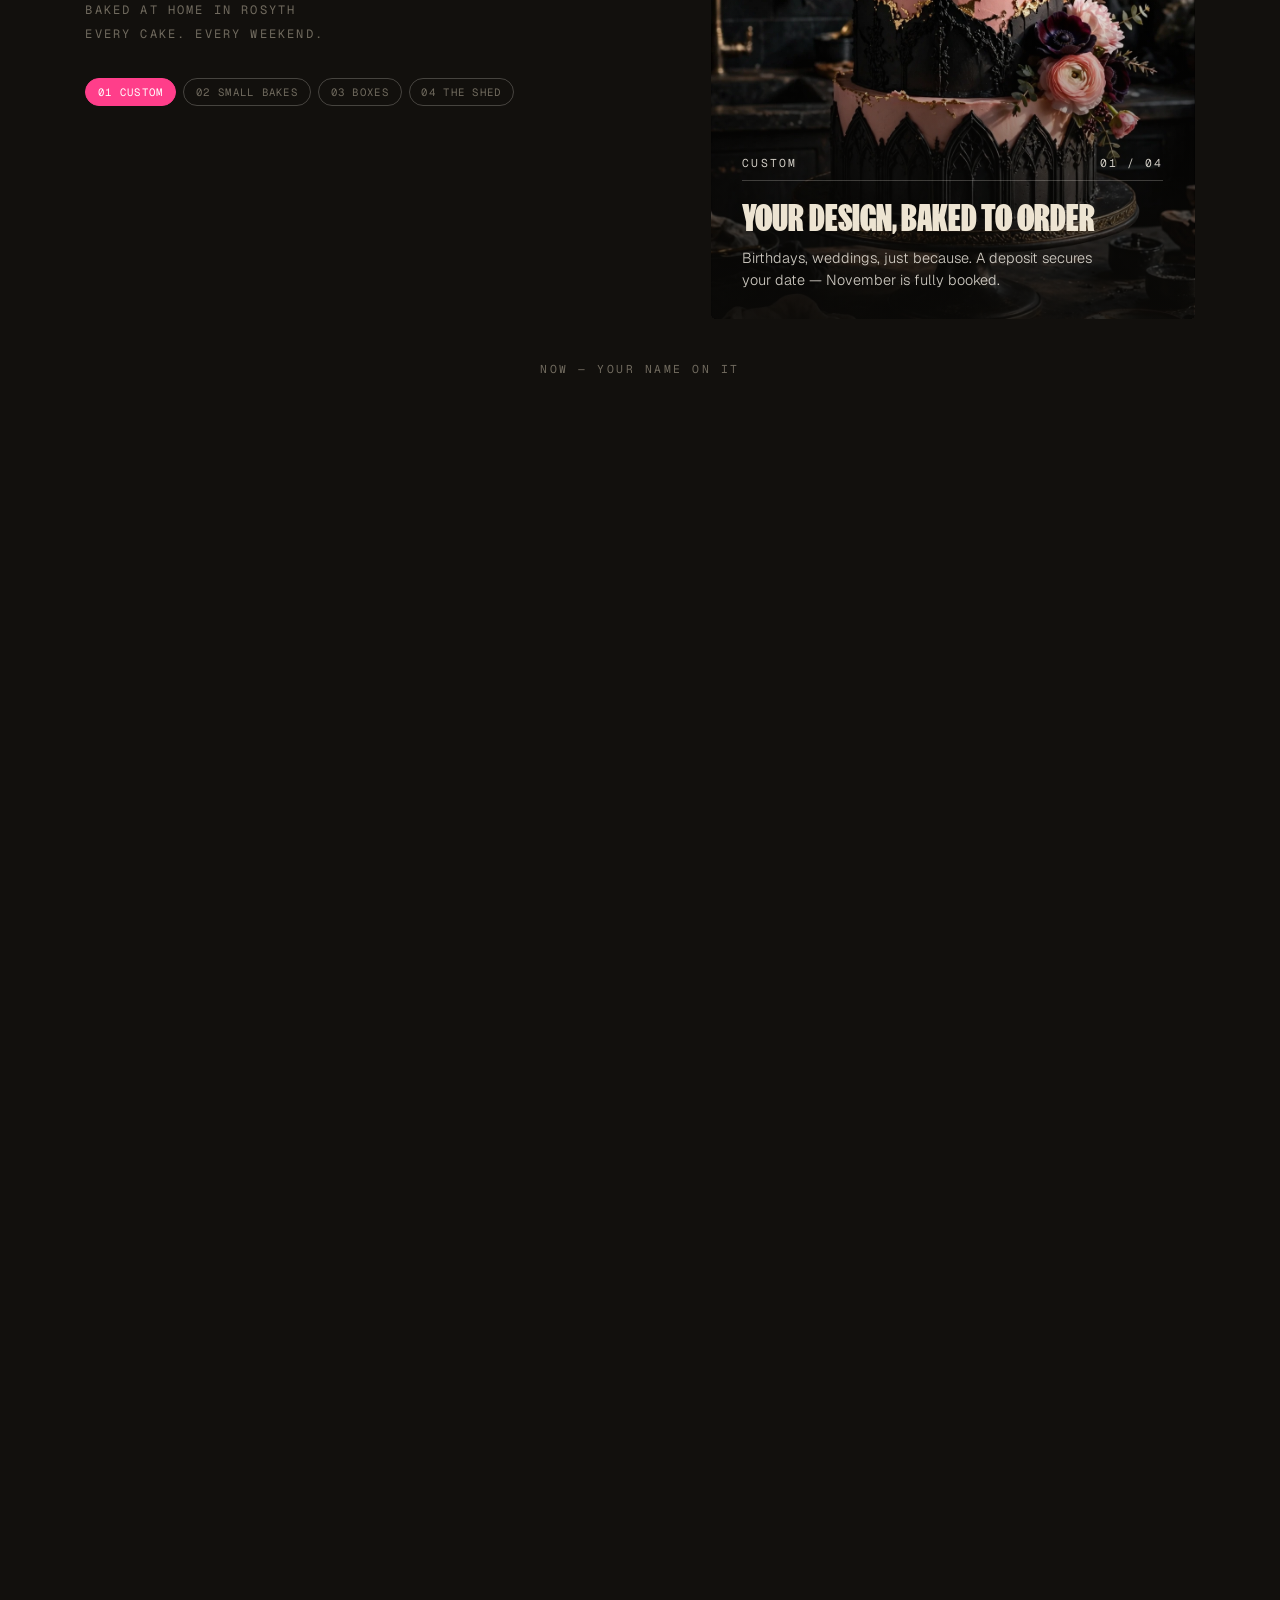
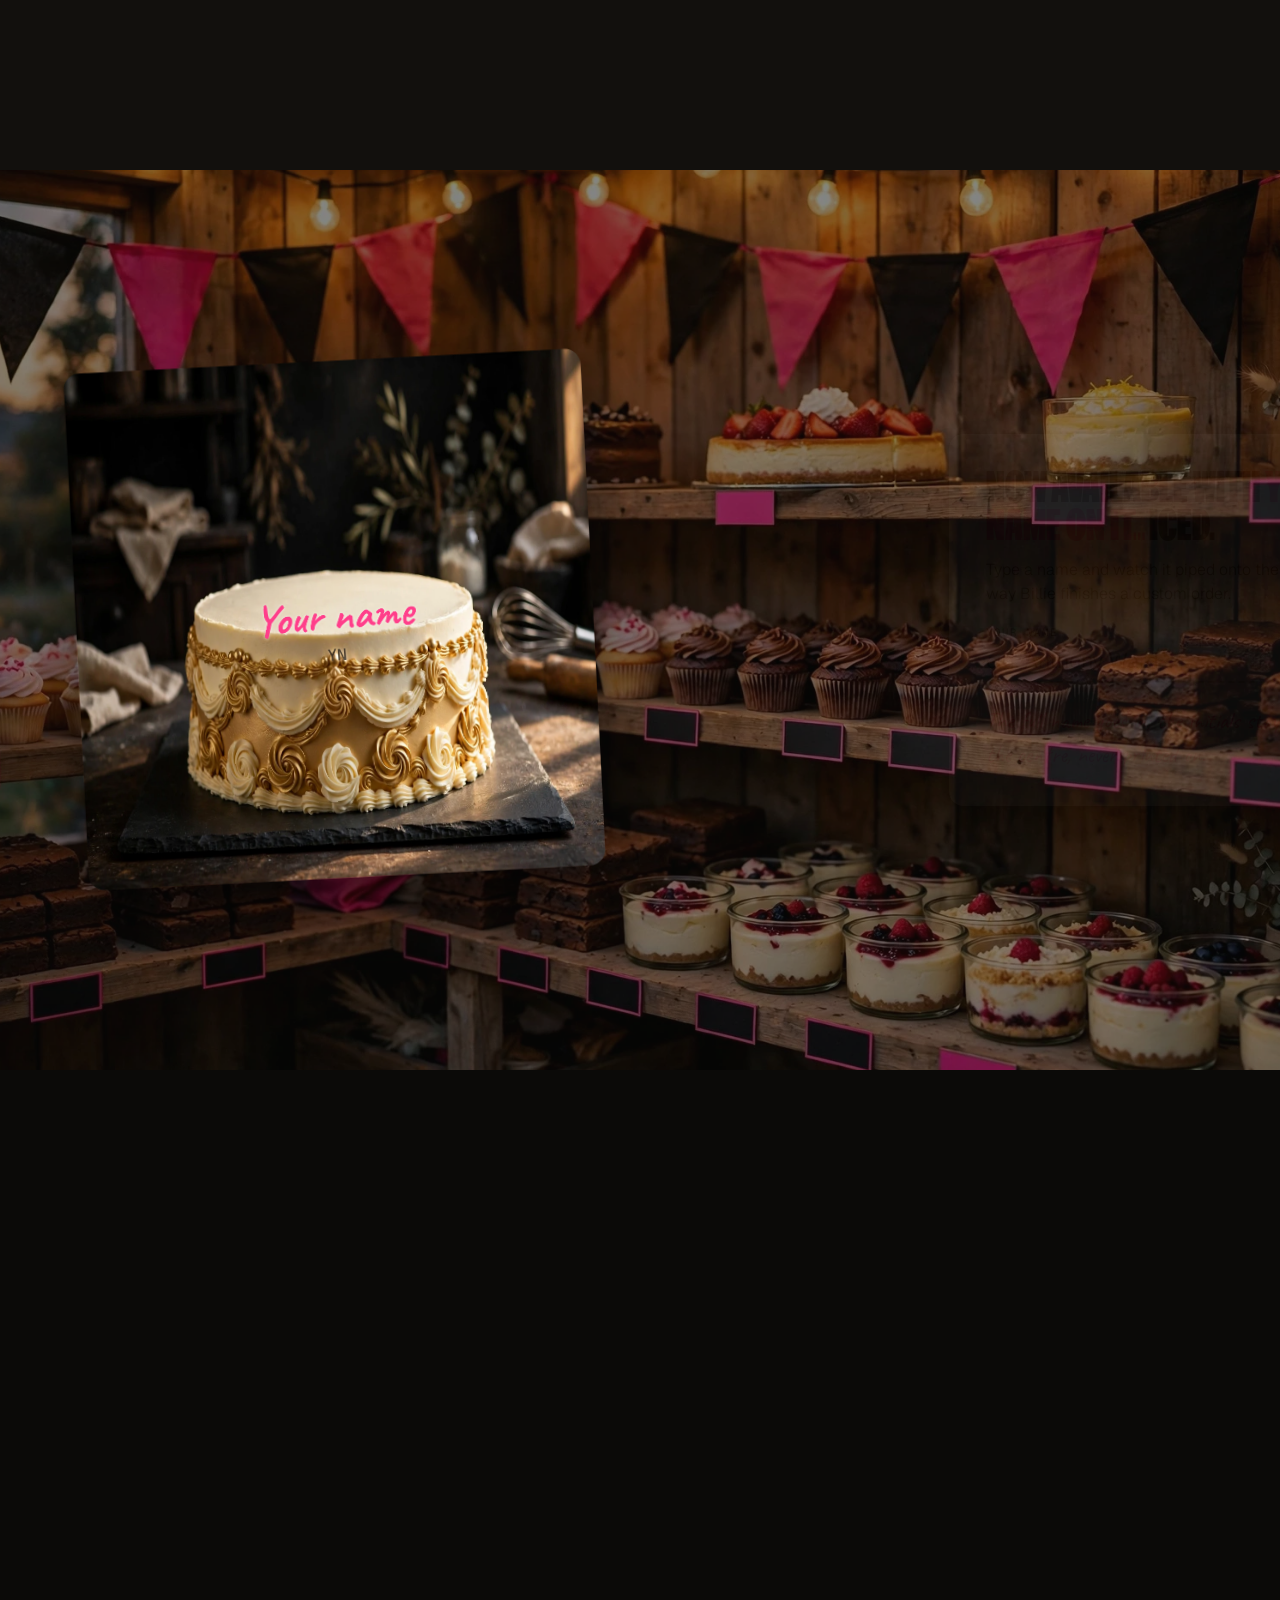
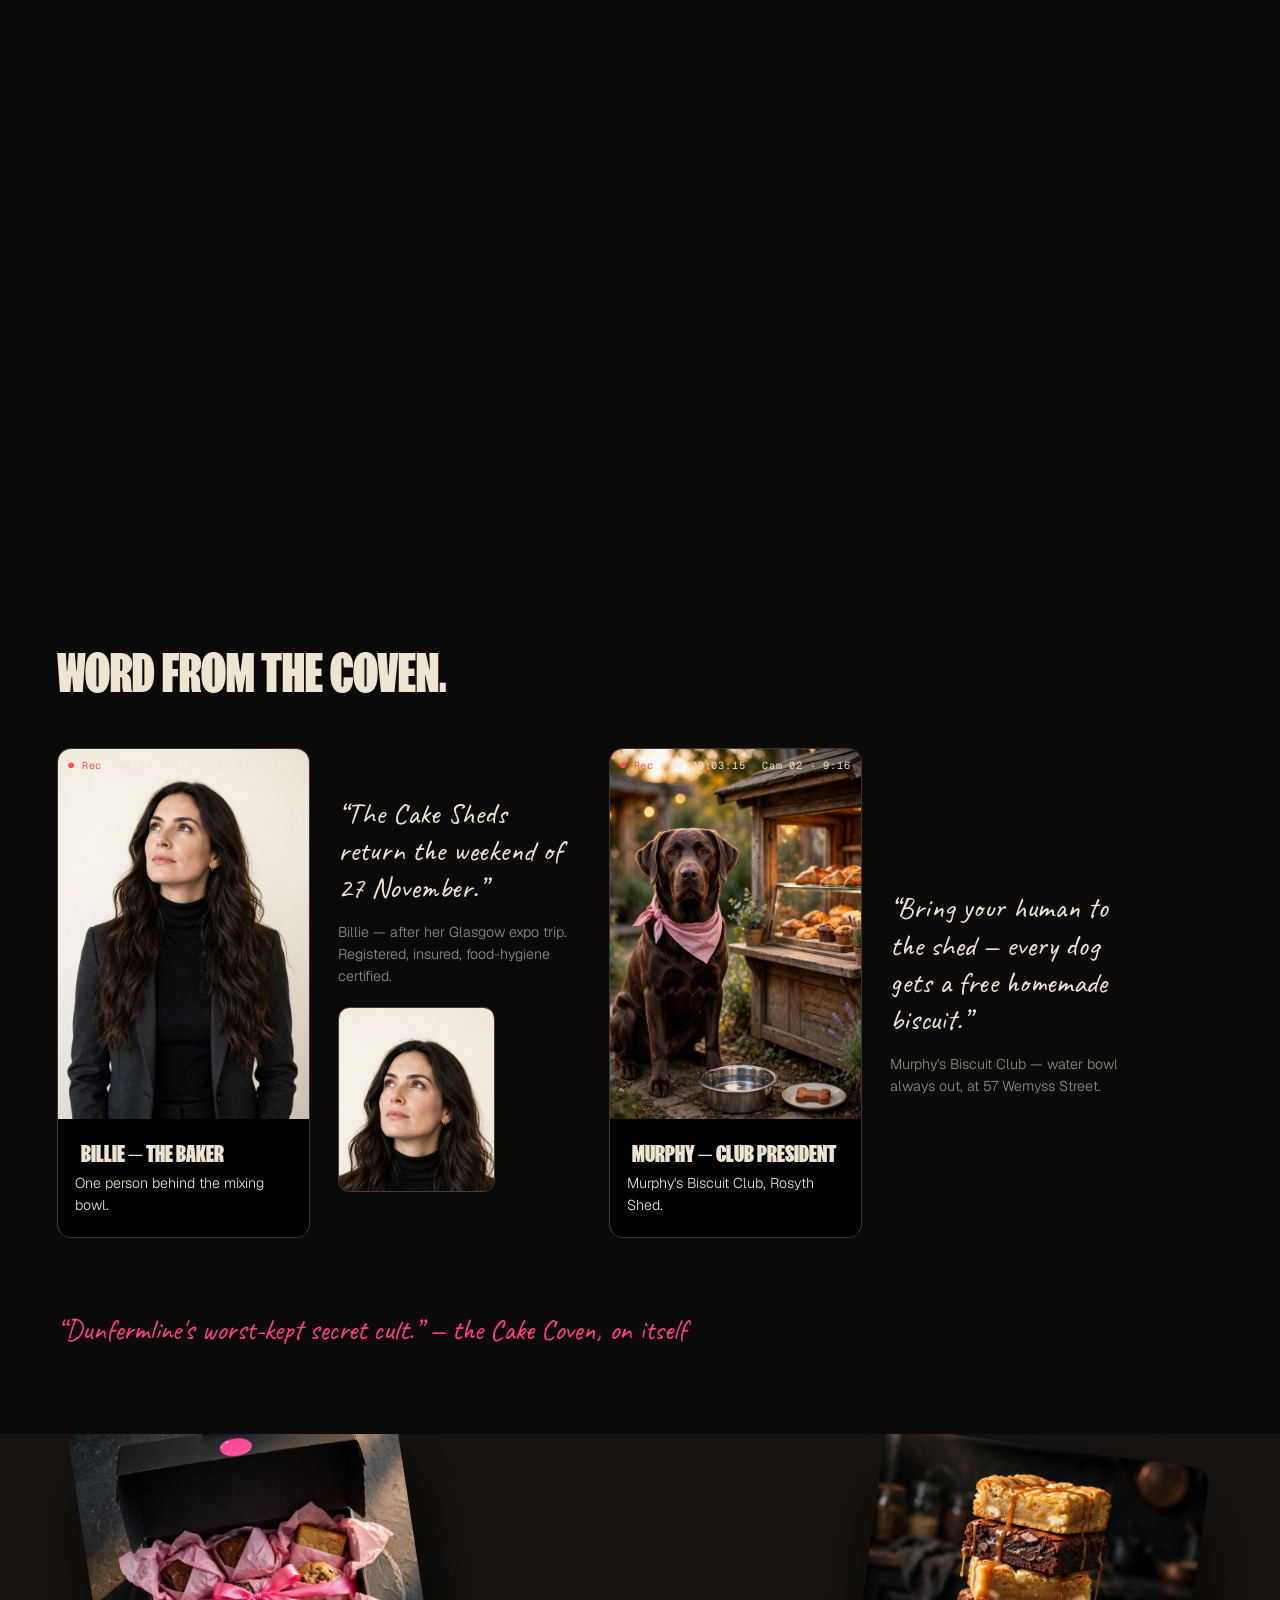
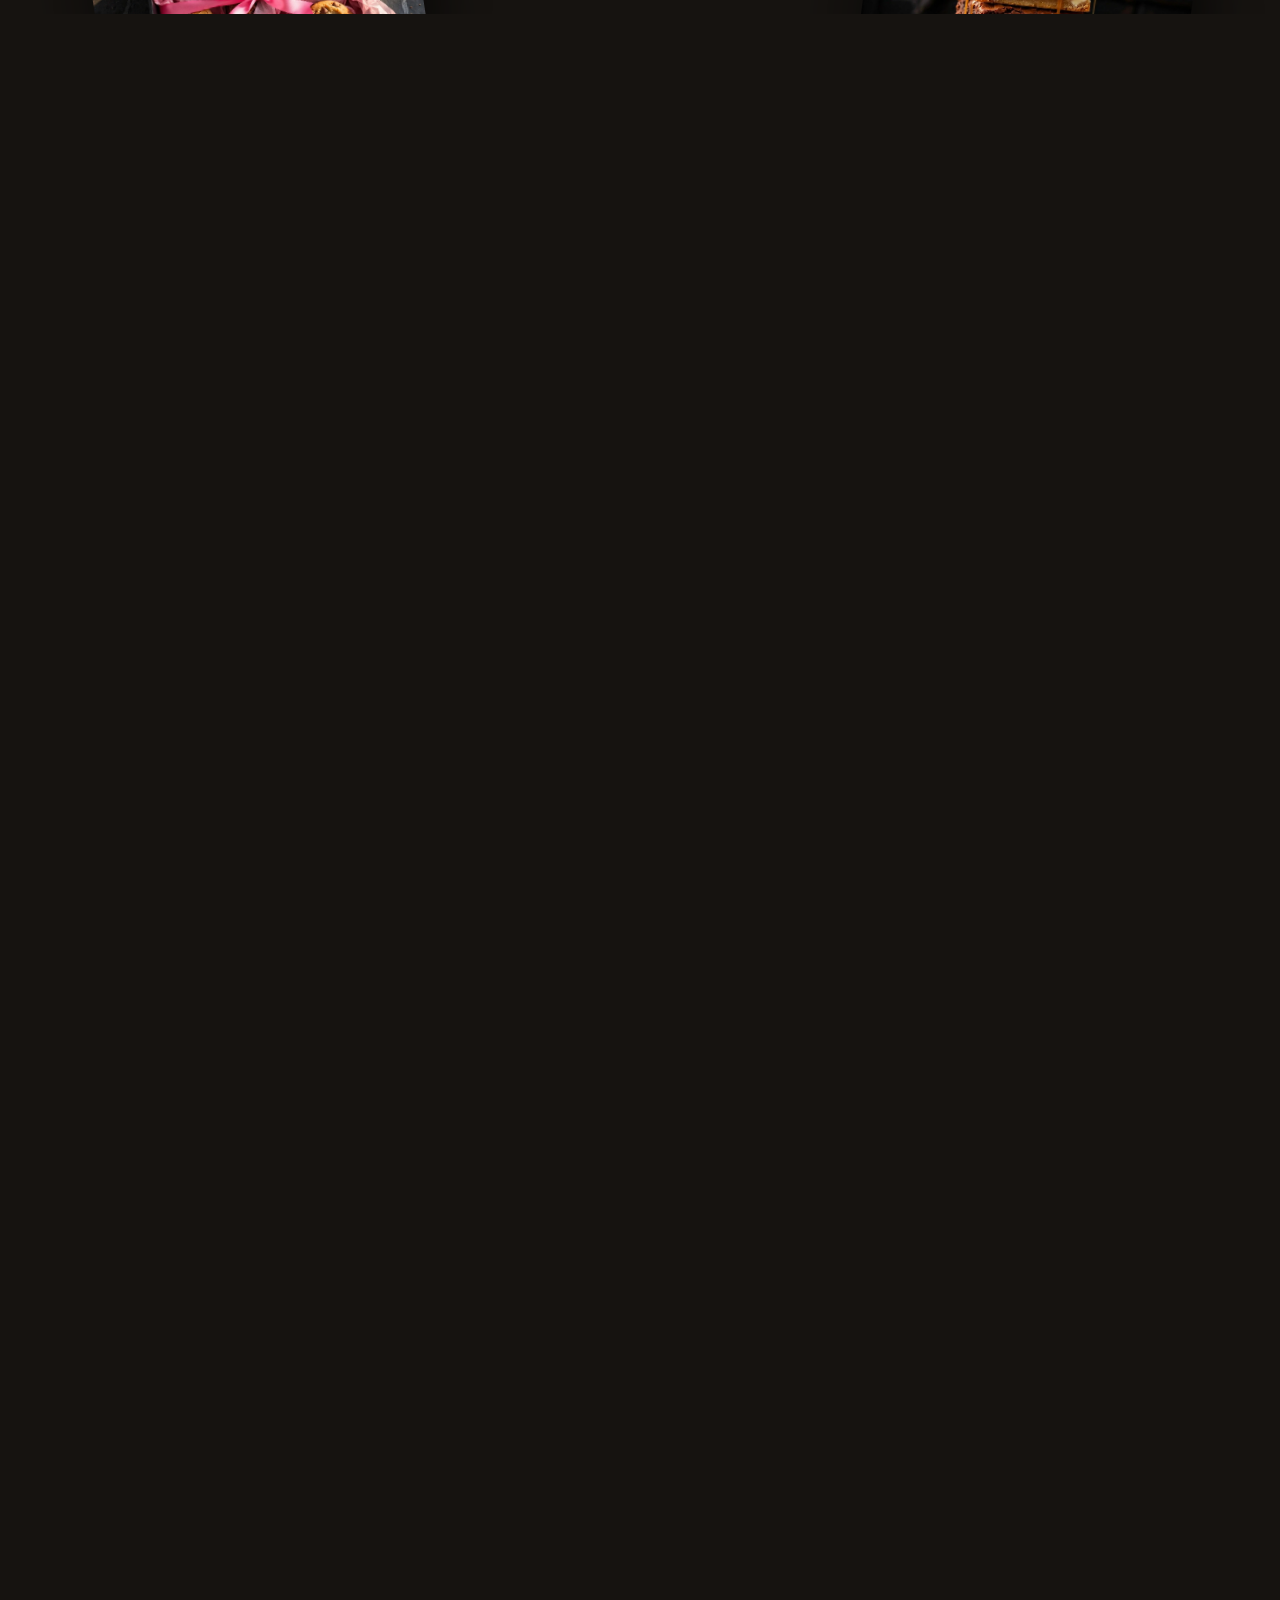
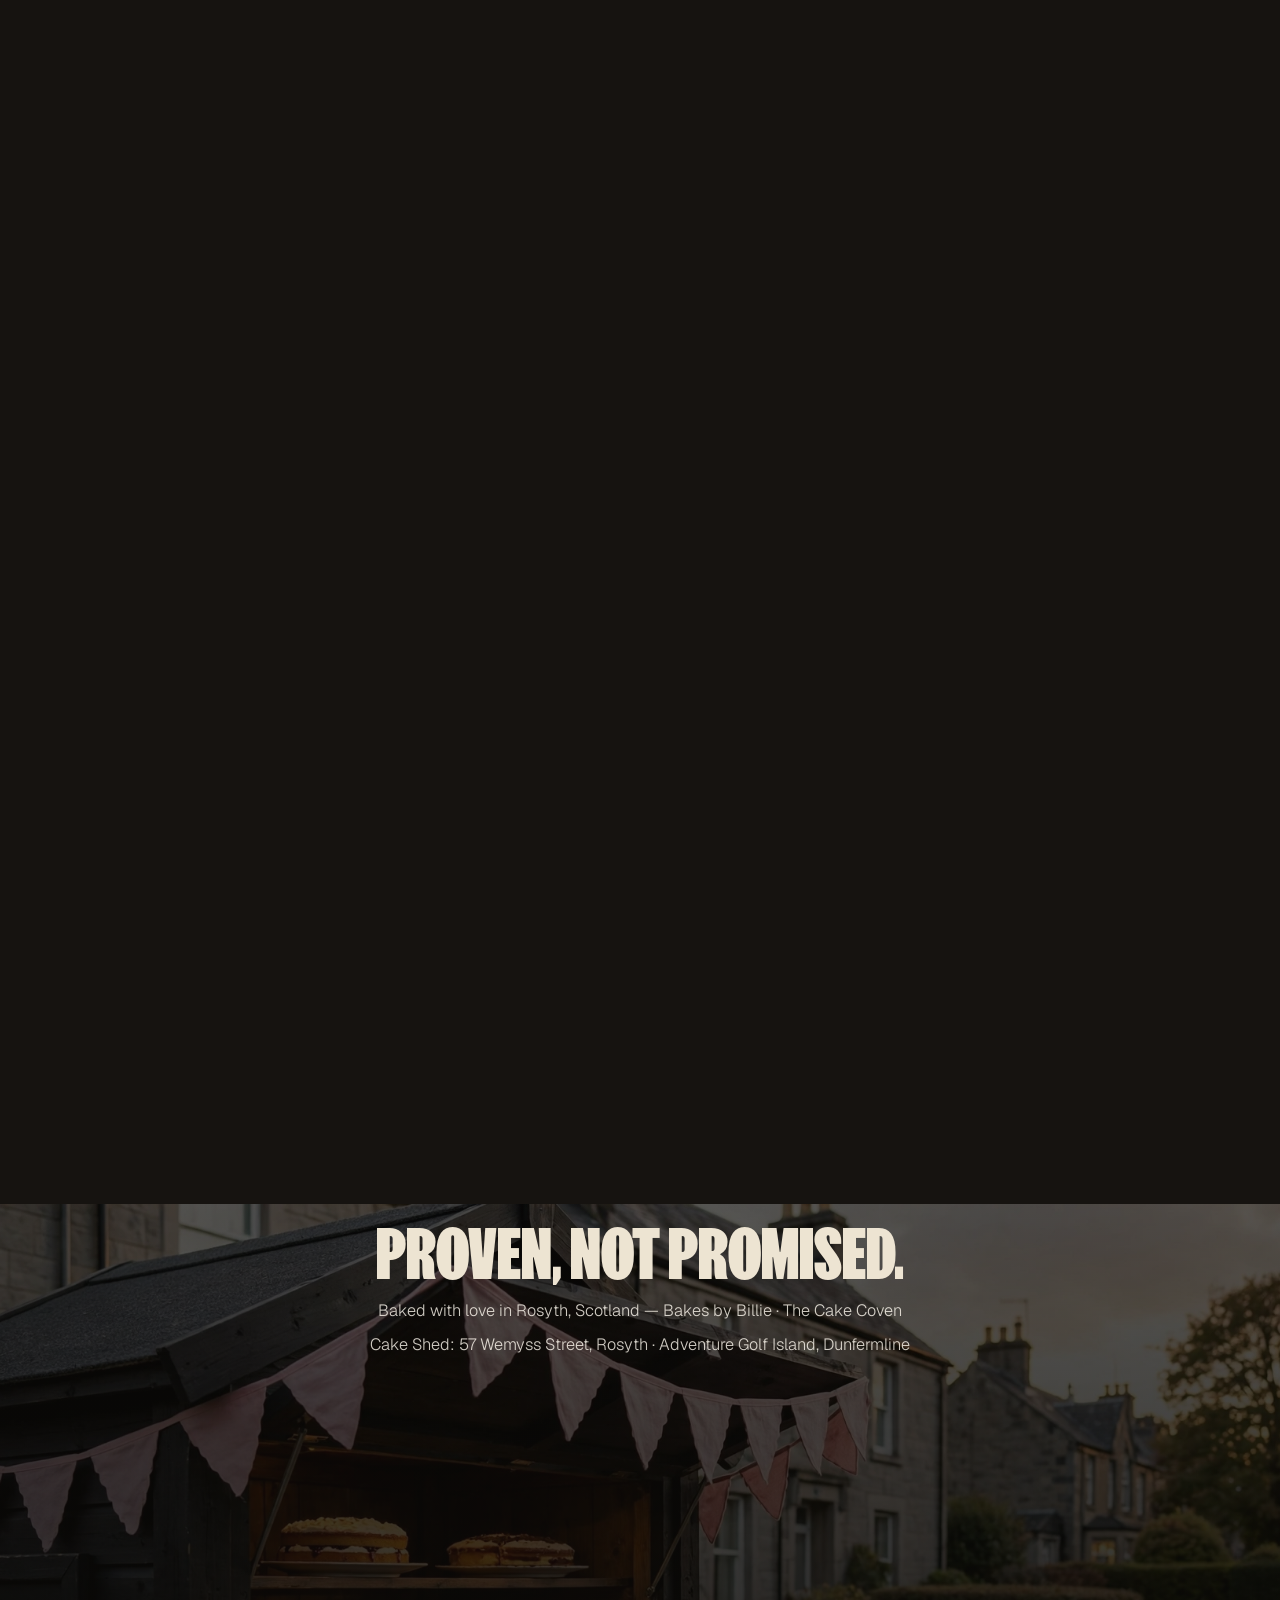
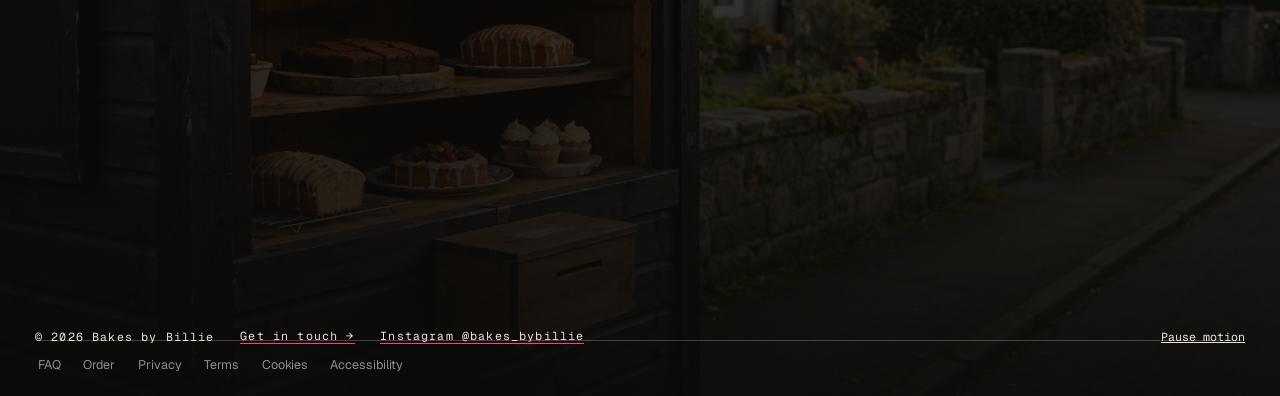
==== commit 7a1d6465: "Billie's face replaced site-wide with a fictional model portrait (Buddy's order): hero cutout, Word " ====
--- a/index.html
+++ b/index.html
@@ -228,7 +228,7 @@
         <div class="ttl__quote-slot ttl__quote-slot--a">
           <p class="ttl-quote">“The Cake Sheds return the weekend of 27 November.”</p>
           <p class="ttl-who">Billie — after her Glasgow expo trip. Registered, insured, food-hygiene certified.</p>
-          <img class="ttl-mini" src="assets/img/billie-pass.webp" alt="Billie with her food hygiene pass certificate">
+          <img class="ttl-mini" src="assets/img/billie-pass.webp" alt="The baker, portrait">
         </div>
         <article class="ttl__card" data-lb="murphy">
           <div class="ttl__frame">
--- a/css/main.css
+++ b/css/main.css
@@ -52,10 +52,10 @@
 
 /* SND — ref: fixed left 4em, glass ring, 4-bar EQ */
 .snd-wrap{position:fixed;left:4em;bottom:1.6em;z-index:48;display:flex;align-items:center;gap:.9em}
-.snd-note{border-left:1px solid var(--hairline);padding-left:.9em;color:var(--sand);font-size:1.15em}
-.snd{width:3.4em;height:3.4em;border-radius:50%;border:1px solid var(--hairline);background:rgba(20,14,10,.35);backdrop-filter:blur(6px);cursor:pointer;display:flex;align-items:center;justify-content:center}
+.snd-note{border-left:1px solid var(--hairline);padding-left:.9em;color:var(--sand);font-size:1.15em;mix-blend-mode:difference}
+.snd{width:3.4em;height:3.4em;border-radius:50%;border:1px solid #16130F;background:#16130F;box-shadow:0 .4em 1.4em rgba(10,5,2,.45);cursor:pointer;display:flex;align-items:center;justify-content:center}
 .snd-eq{display:flex;gap:.28em;align-items:flex-end;height:1.2em}
-.snd-eq i{width:.22em;height:30%;background:var(--sand);border-radius:2px}
+.snd-eq i{width:.22em;height:30%;background:#F6F0E2;border-radius:2px}
 .snd.on .snd-eq i{animation:sndEq .85s ease-in-out infinite alternate}
 .snd.on .snd-eq i:nth-child(2){animation-delay:.13s}.snd.on .snd-eq i:nth-child(3){animation-delay:.26s}.snd.on .snd-eq i:nth-child(4){animation-delay:.39s}
 @keyframes sndEq{from{height:18%}to{height:95%}}
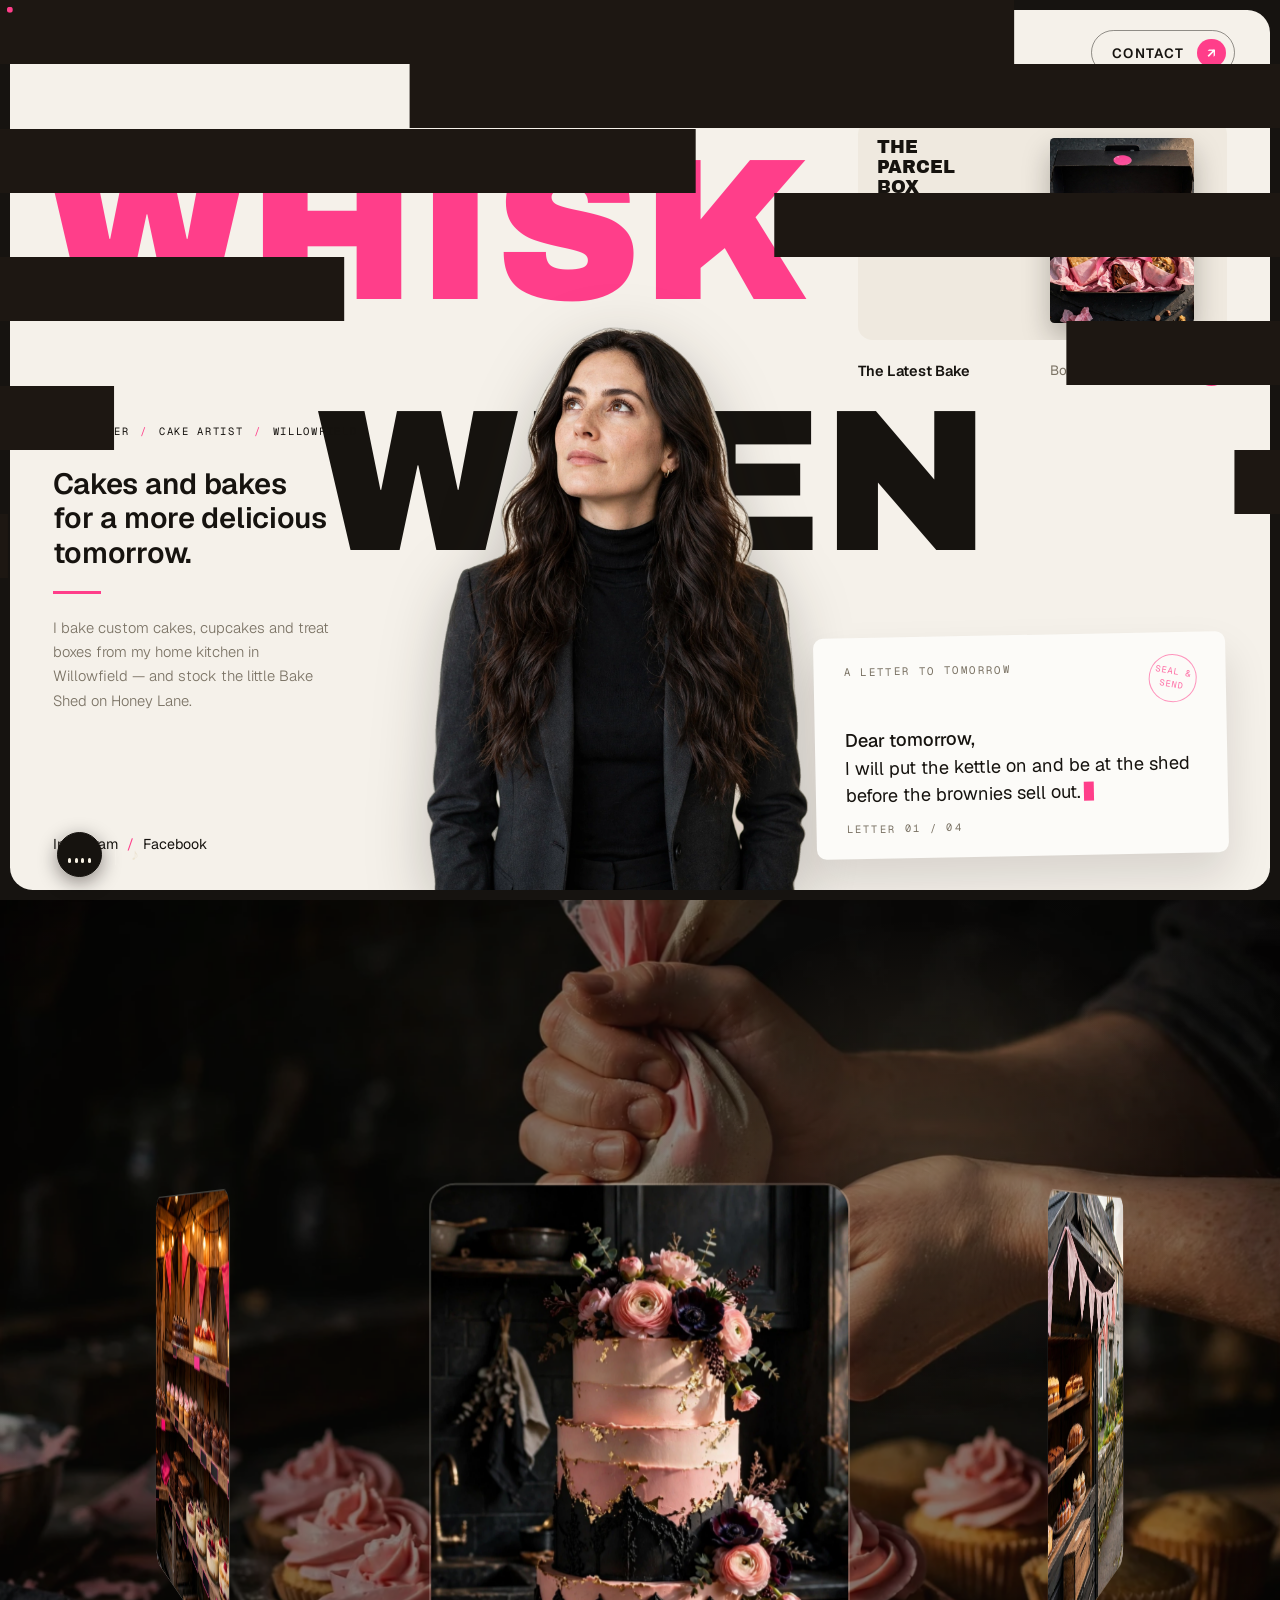
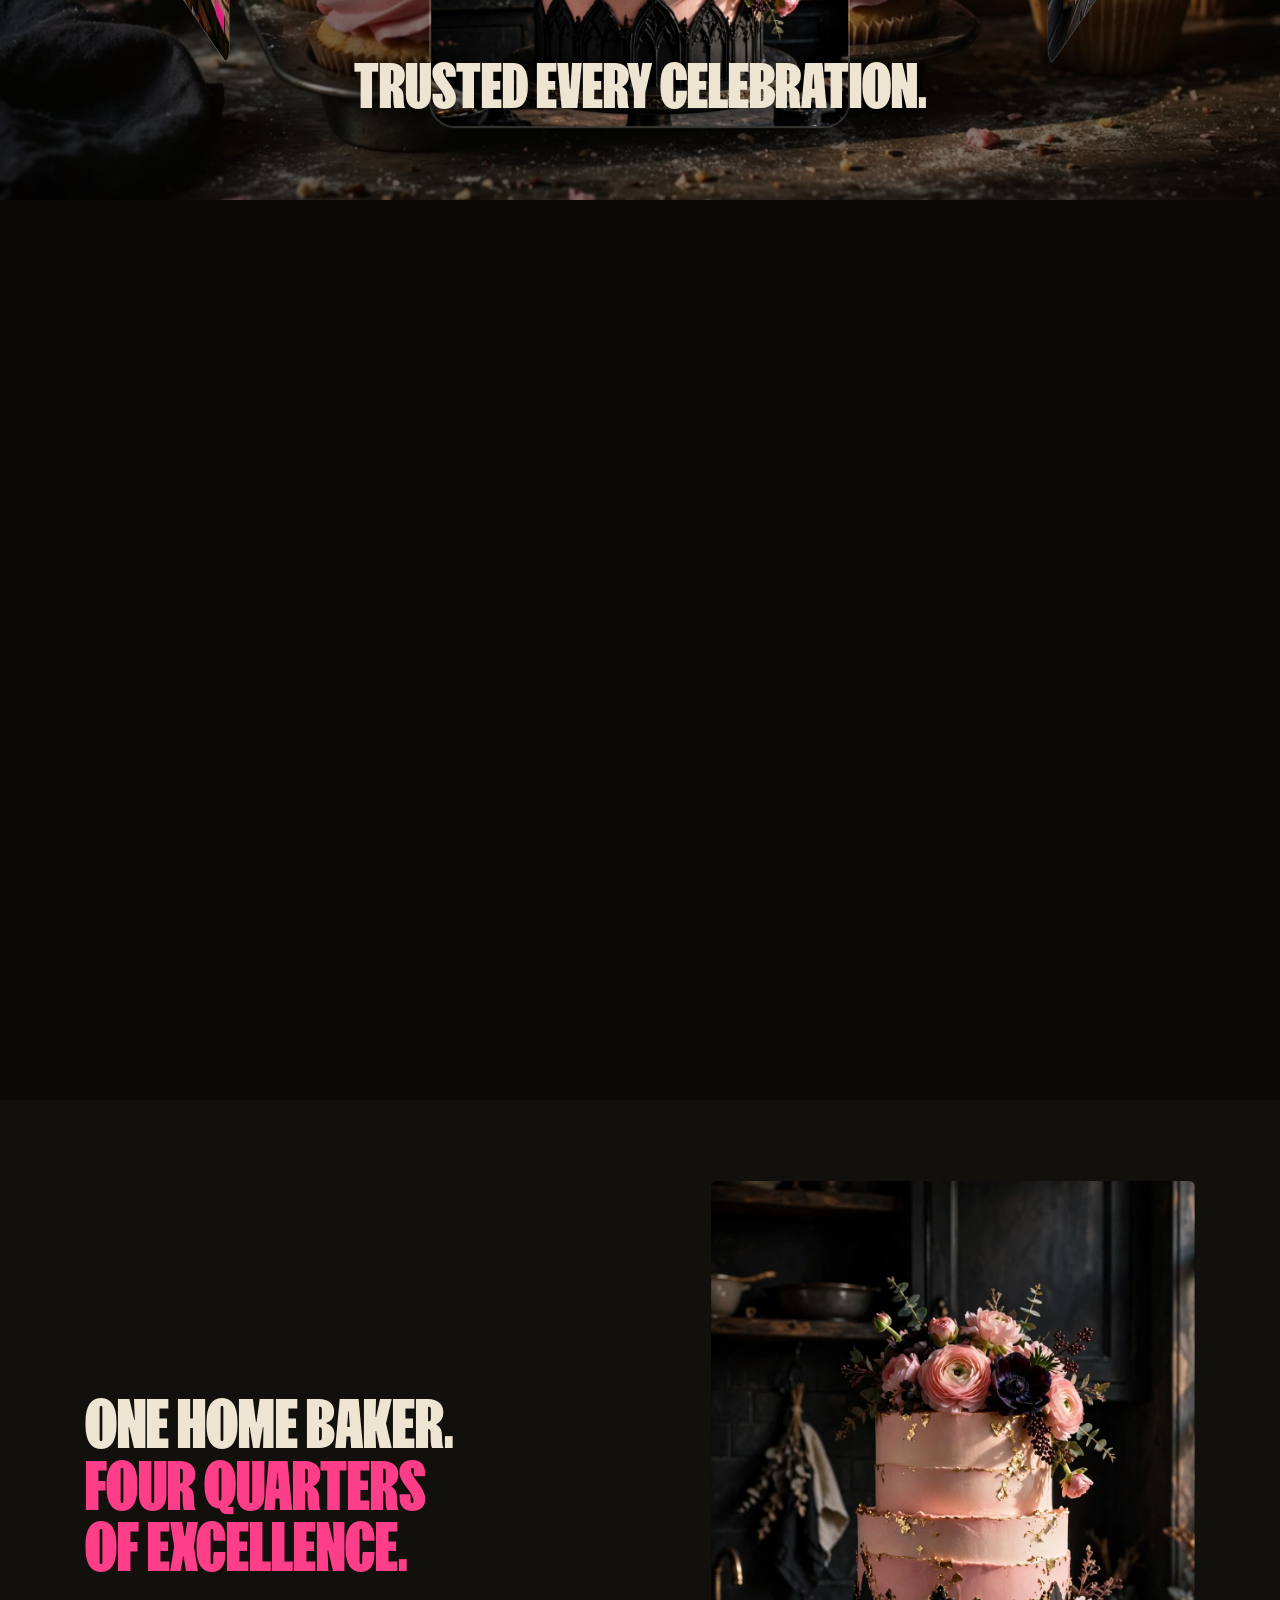
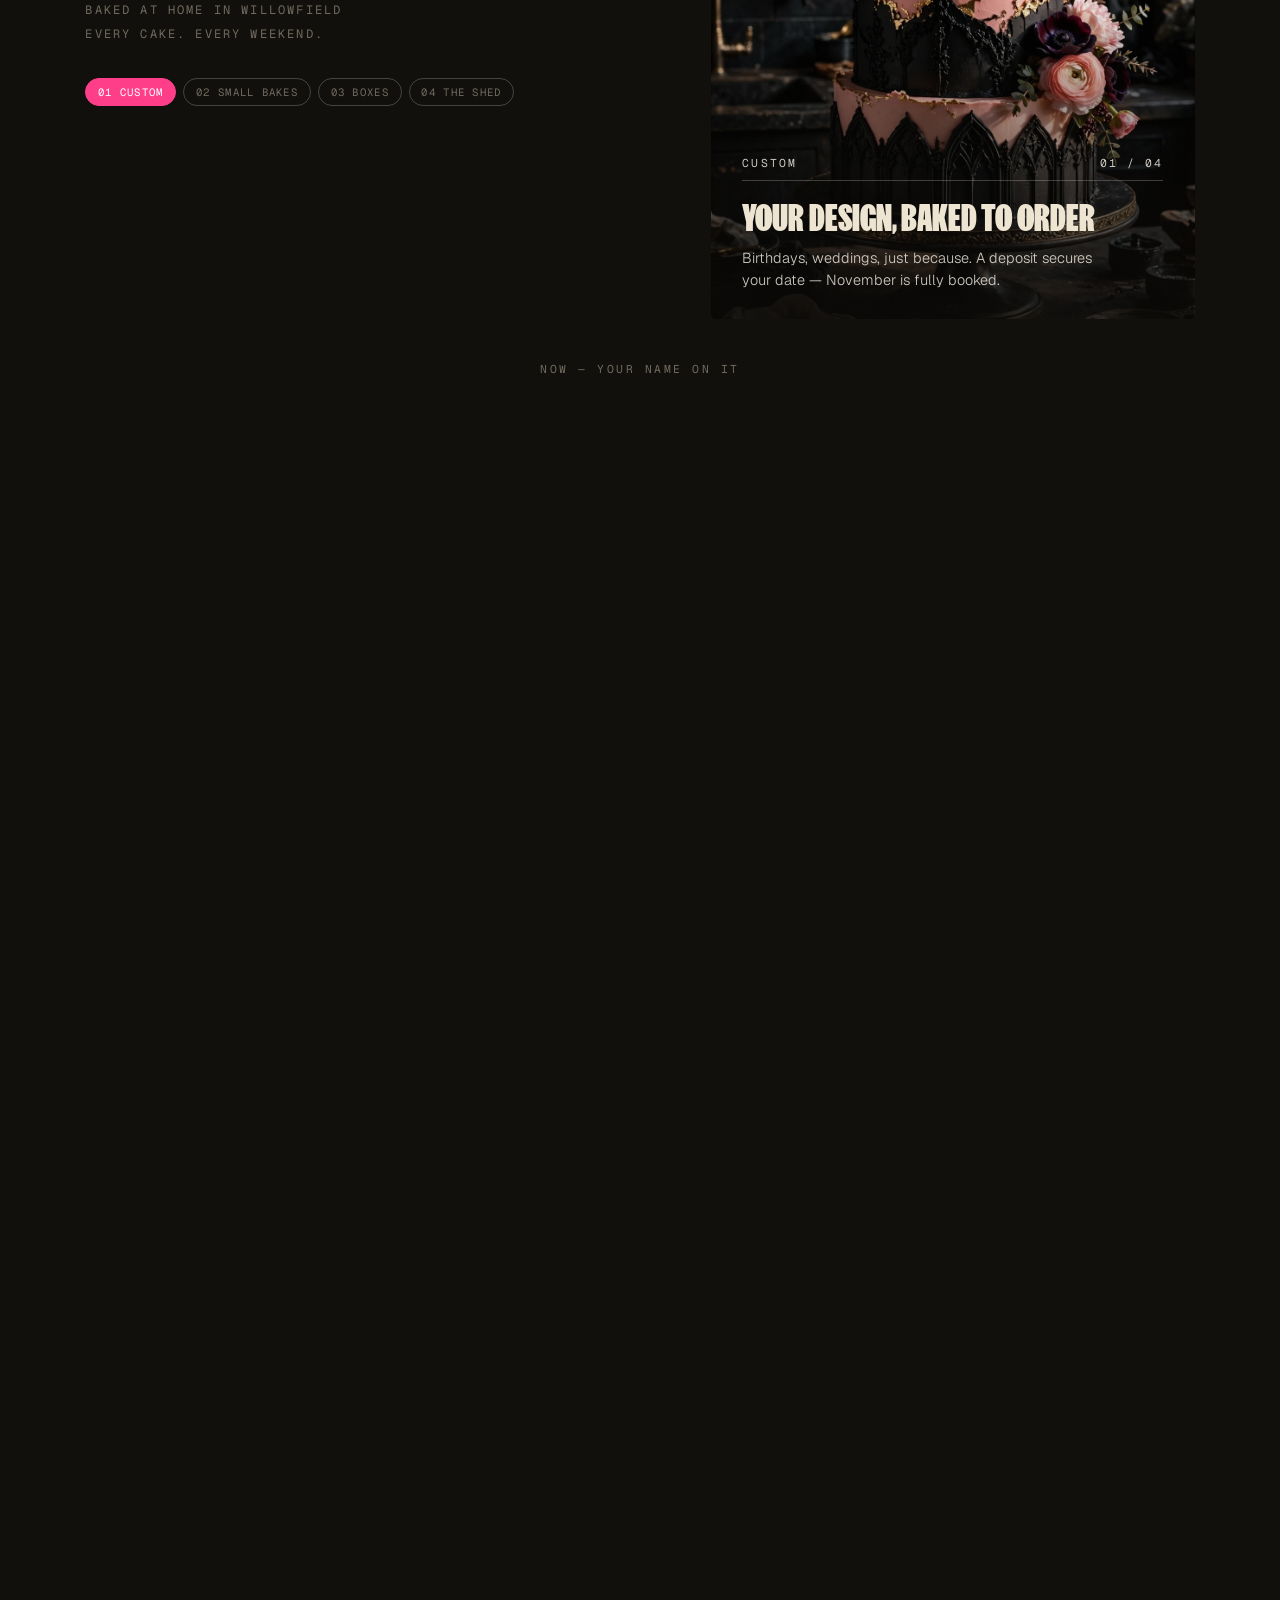
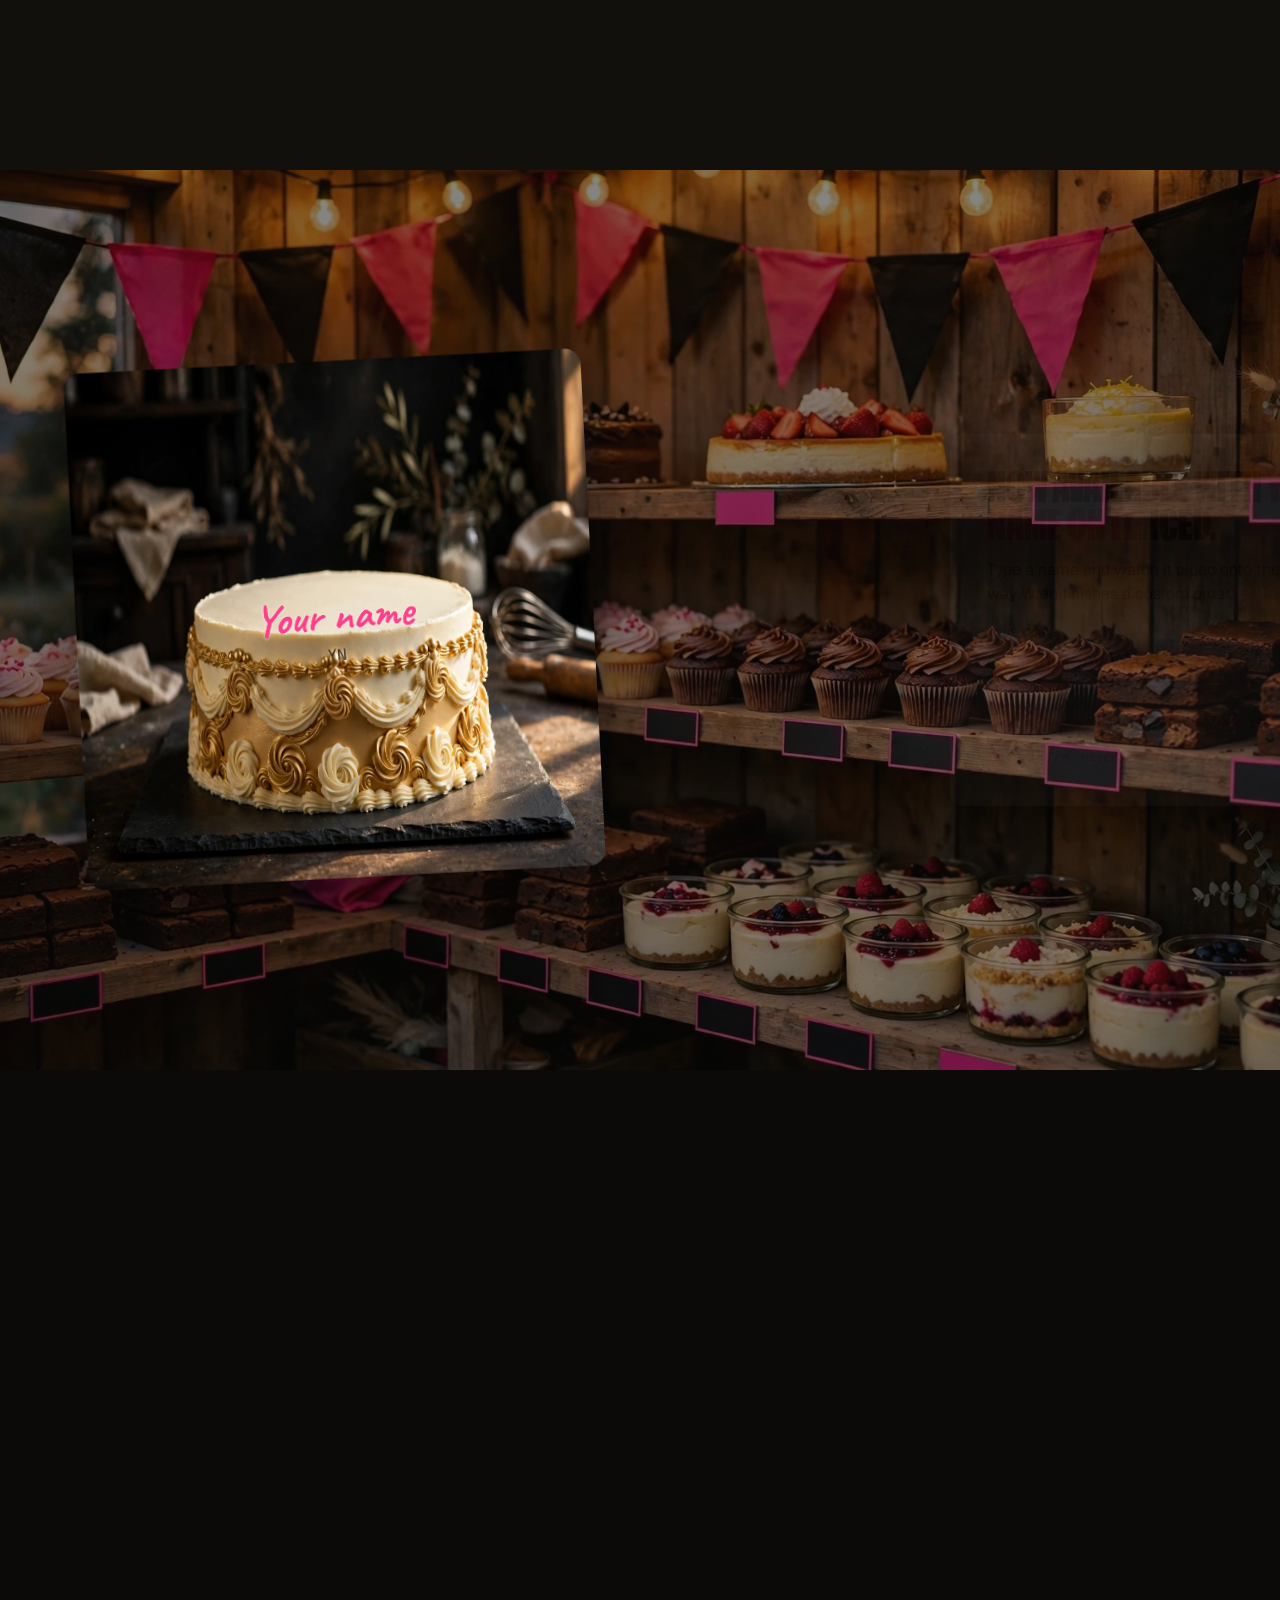
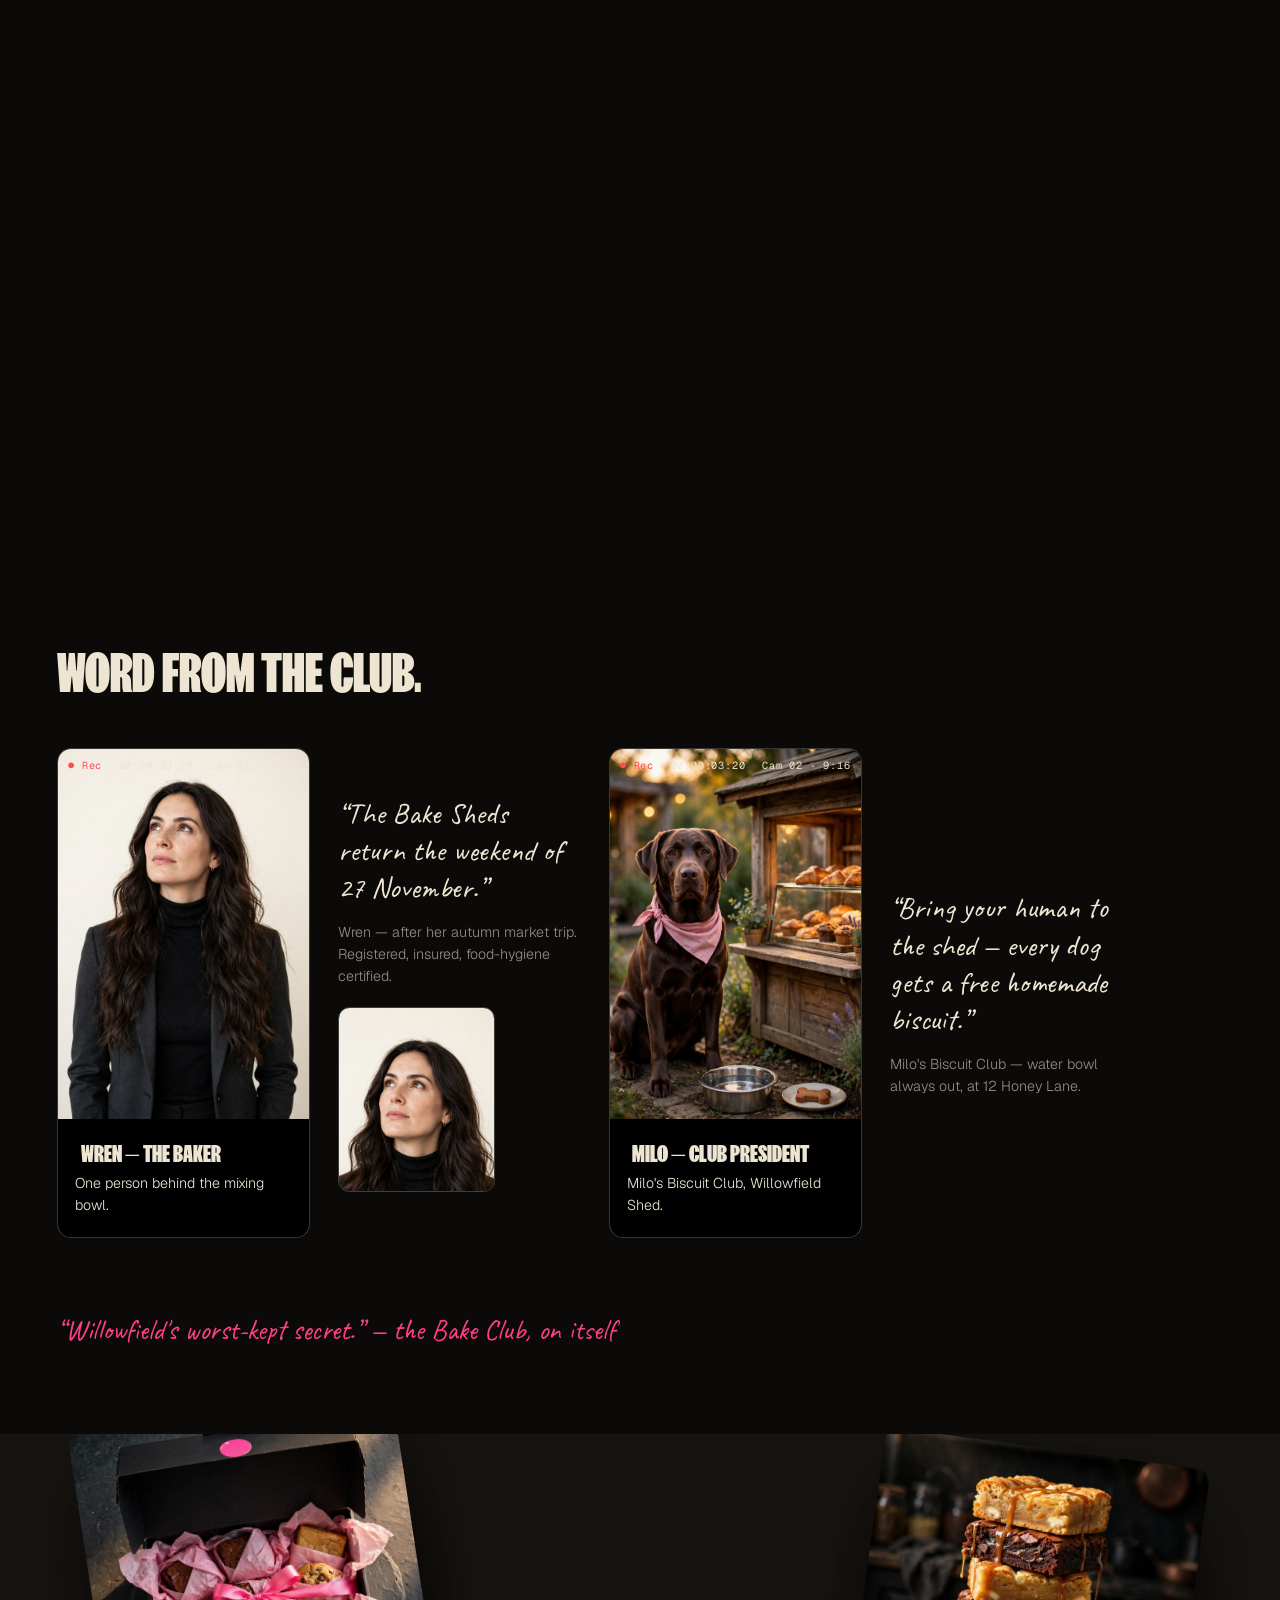
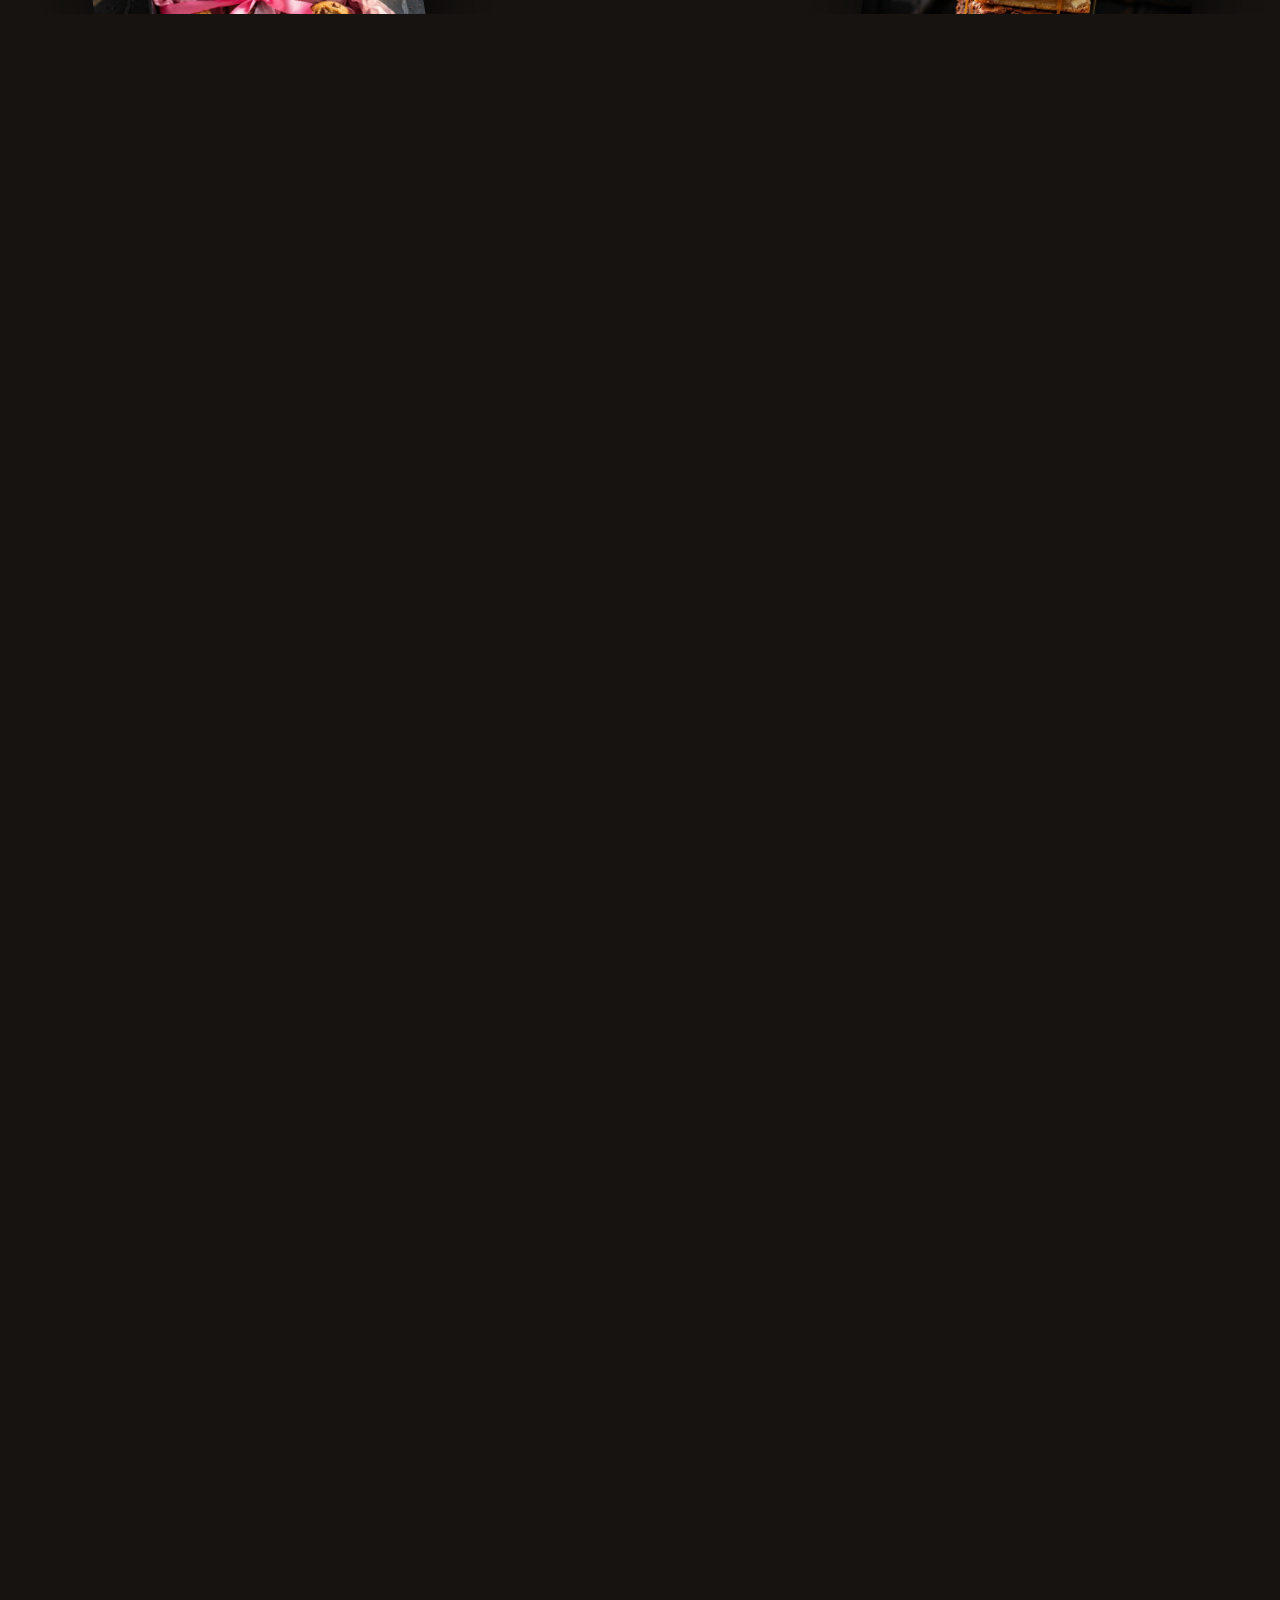
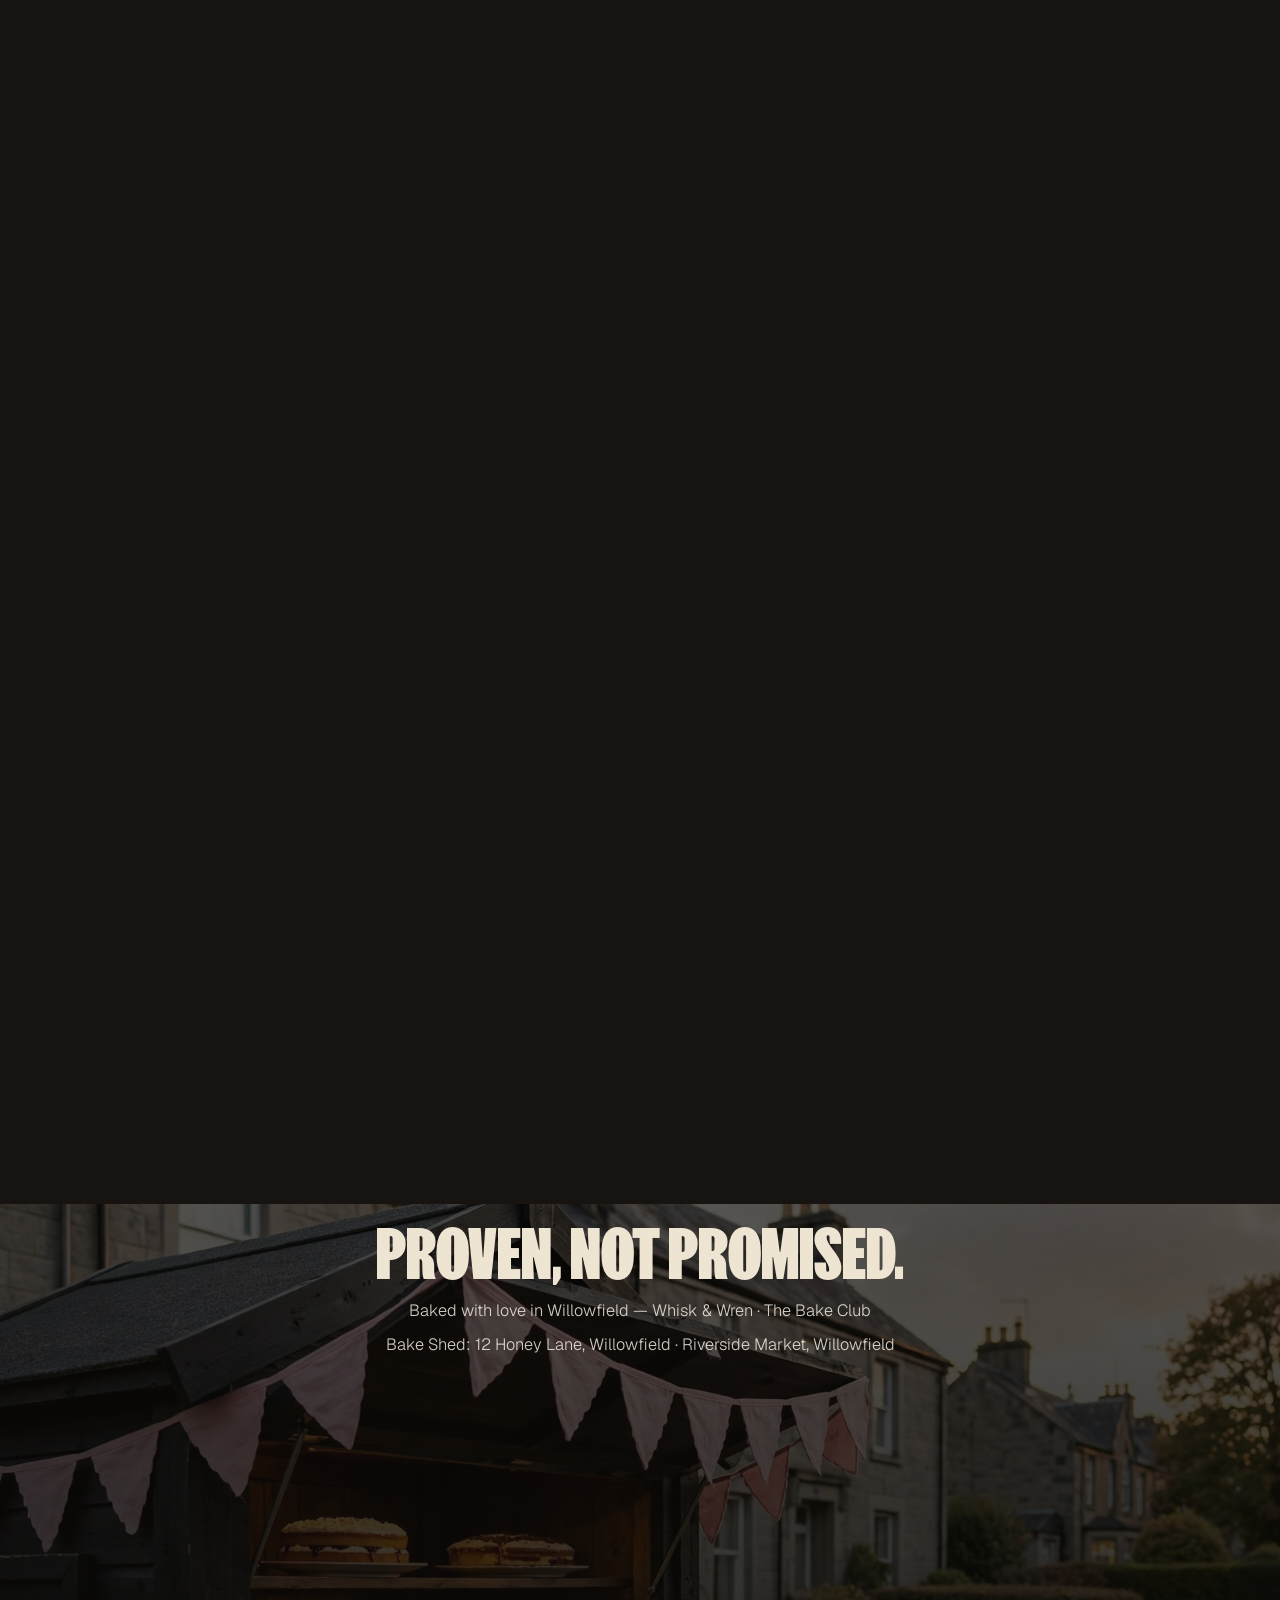
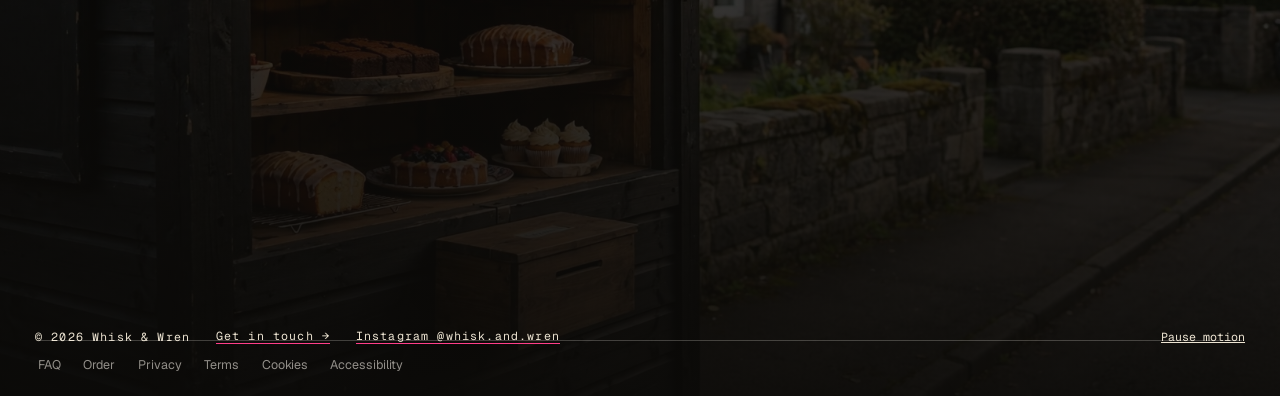
==== commit ff17f1f3: "Content swap: imaginary business Whisk & Wren (Wren, Willowfield, Bake Club, Milo, Parcel Box) — UI " ====
--- a/index.html
+++ b/index.html
@@ -3,8 +3,8 @@
 <head>
 <meta charset="UTF-8">
 <meta name="viewport" content="width=device-width, initial-scale=1.0">
-<title>Bakes by Billie — The Cake Coven | Homemade Cakes, Rosyth</title>
-<meta name="description" content="Bakes by Billie — The Cake Coven. Homemade custom cakes, cupcakes, cake pops and treat boxes from Rosyth, Scotland. Cake Sheds at 57 Wemyss Street and Adventure Golf Island.">
+<title>Whisk & Wren — The Bake Club | Homemade Cakes, Willowfield</title>
+<meta name="description" content="Whisk & Wren — The Bake Club. Homemade custom cakes, cupcakes, cake pops and treat boxes from Willowfield. Bake Sheds at 12 Honey Lane and Riverside Market.">
 <link rel="icon" href="data:image/svg+xml,<svg xmlns='http://www.w3.org/2000/svg' viewBox='0 0 100 100'><text y='.9em' font-size='90'>🧁</text></svg>">
 <link rel="stylesheet" href="css/main.css">
 </head>
@@ -16,7 +16,7 @@
   <div class="loader__ui">
     <span id="loaderPct">0%</span>
     <span class="loader-bar"><i id="loaderBar"></i></span>
-    <span>BAKES BY BILLIE · THE CAKE COVEN</span>
+    <span>WHISK & WREN · THE BAKE CLUB</span>
   </div>
   <button class="loader-skip" id="loaderSkip" type="button">Skip</button>
 </div>
@@ -25,7 +25,7 @@
 
 <!-- BAR (reference: fixed, padding 2.375em 3em 0, align flex-start, z 50) -->
 <header class="bar" id="bar">
-  <a class="bar-logo" href="#hero" data-scroll>BAKES<span>by</span>BILLIE</a>
+  <a class="bar-logo" href="#hero" data-scroll>WHISK<span>and</span>WREN</a>
   <button class="btn bar-btn" id="quoteOpen" type="button">Get a quote <span class="btn-arrow">→</span></button>
 </header>
 
@@ -53,7 +53,7 @@
     <li data-stop="court">In the kitchen</li>
     <li data-stop="tech">The bakes</li>
     <li data-stop="team">Iced for you</li>
-    <li data-stop="testimonials">Word from the Coven</li>
+    <li data-stop="testimonials">Word from the Club</li>
     <li data-stop="finale">Get ready</li>
     <li data-stop="foot">Final whistle</li>
   </ol>
@@ -67,36 +67,36 @@
     <nav class="hero-nav" aria-label="Hero">
       <a href="#hero" data-scroll class="hn-on"><i></i>Home</a>
       <a href="#team" data-scroll>About</a>
-      <a class="hn-logo" href="#hero" data-scroll>Billie</a>
+      <a class="hn-logo" href="#hero" data-scroll>Wren</a>
       <a href="#tech" data-scroll>Bakes</a>
       <a href="#court" data-scroll>The Shed</a>
     </nav>
     <button class="hero-contact" id="heroContact" type="button">Contact <span>↗</span></button>
 
-    <div class="hero-name" id="heroName" aria-label="Bakes Billie">
+    <div class="hero-name" id="heroName" aria-label="Whisk Wren">
       <div class="name-base">
-        <span class="nl nl-1">Bakes</span>
-        <span class="nl nl-2">Billie</span>
+        <span class="nl nl-1">Whisk</span>
+        <span class="nl nl-2">Wren</span>
       </div>
       <div class="name-alt" aria-hidden="true">
-        <span class="nl nl-1">Bakes</span>
-        <span class="nl nl-2">Billie</span>
-      </div>
-    </div>
-    <img class="hero-portrait" src="assets/img/billie-cutout.png" alt="Billie, the baker behind Bakes by Billie">
+        <span class="nl nl-1">Whisk</span>
+        <span class="nl nl-2">Wren</span>
+      </div>
+    </div>
+    <img class="hero-portrait" src="assets/img/billie-cutout.png" alt="Wren, the baker behind Whisk & Wren">
 
     <div class="hero-left">
-      <p class="hero-role">Home baker <i>/</i> Cake artist <i>/</i> Rosyth</p>
+      <p class="hero-role">Home baker <i>/</i> Cake artist <i>/</i> Willowfield</p>
       <h2 class="hero-head">Cakes and bakes<br>for a more delicious<br>tomorrow.</h2>
       <span class="hero-rule"></span>
-      <p class="hero-para">I bake custom cakes, cupcakes and treat boxes from my home kitchen in Rosyth — and stock the little Cake Shed on Wemyss Street.</p>
-    </div>
-    <p class="hero-socials"><a href="https://www.instagram.com/bakes_bybillie" target="_blank" rel="noopener">Instagram</a> <i>/</i> <a href="https://www.facebook.com/bakes_bybillie" target="_blank" rel="noopener">Facebook</a></p>
+      <p class="hero-para">I bake custom cakes, cupcakes and treat boxes from my home kitchen in Willowfield — and stock the little Bake Shed on Honey Lane.</p>
+    </div>
+    <p class="hero-socials"><a href="https://www.instagram.com/whisk.and.wren" target="_blank" rel="noopener">Instagram</a> <i>/</i> <a href="https://www.facebook.com/whisk.and.wren" target="_blank" rel="noopener">Facebook</a></p>
 
     <div class="hero-bake" id="heroBake">
       <div class="bake-card" id="bakeCard">
-        <div class="bake-cover"><img id="bakeImg" src="assets/img/postie.webp" alt="The Postie Box"></div>
-        <p class="bake-cover-title" id="bakeCoverTitle">The<br>Postie<br>Box</p>
+        <div class="bake-cover"><img id="bakeImg" src="assets/img/postie.webp" alt="The Parcel Box"></div>
+        <p class="bake-cover-title" id="bakeCoverTitle">The<br>Parcel<br>Box</p>
       </div>
       <div class="bake-meta">
         <span class="bake-label" id="bakeLabel">The Latest Bake</span>
@@ -118,7 +118,7 @@
         <p class="env-note" id="envNote">Sealed for tomorrow · Sat 10am</p>
         <div class="envelope">
           <span class="env-postmark">Tomorrow<br>Sat · 10am</span>
-          <span class="env-wax">B</span>
+          <span class="env-wax">W</span>
         </div>
       </div>
     </div>
@@ -128,17 +128,17 @@
   <!-- COURT (reference: .court --court-len 200vh, track / vignette / lantern / caption) -->
   <section class="court" id="court">
     <div class="court__track">
-      <canvas id="journeyCanvas" width="1200" height="900" aria-label="A journey through Billie's bakes"></canvas>
+      <canvas id="journeyCanvas" width="1200" height="900" aria-label="A journey through Wren's bakes"></canvas>
       <div class="court-vignette"></div>
       <div class="court-lantern"></div>
       <div class="helix" id="helix">
         <figure class="hcard" style="--i:0"><img src="assets/img/hero.webp" alt="Chocolate drip cake"></figure>
-        <figure class="hcard" style="--i:1"><img src="assets/img/shed.webp" alt="The Cake Shed, 57 Wemyss Street"></figure>
+        <figure class="hcard" style="--i:1"><img src="assets/img/shed.webp" alt="The Bake Shed, 12 Honey Lane"></figure>
         <figure class="hcard" style="--i:2"><img src="assets/img/brownies.webp" alt="Brownie stack"></figure>
-        <figure class="hcard" style="--i:3"><img src="assets/img/murphy-poster.webp" alt="Murphy's Biscuit Club poster"></figure>
+        <figure class="hcard" style="--i:3"><img src="assets/img/murphy-poster.webp" alt="Milo's Biscuit Club poster"></figure>
         <figure class="hcard" style="--i:4"><img src="assets/img/cake-gold.webp" alt="Gold birthday cake"></figure>
         <figure class="hcard" style="--i:5"><img src="assets/img/treatbox.webp" alt="Treat box"></figure>
-        <figure class="hcard" style="--i:6"><img src="assets/img/shed-in.webp" alt="Inside the Cake Shed"></figure>
+        <figure class="hcard" style="--i:6"><img src="assets/img/shed-in.webp" alt="Inside the Bake Shed"></figure>
       </div>
       <p class="court-caption">Trusted every celebration.</p>
     </div>
@@ -149,7 +149,7 @@
     <div class="qq__stage">
       <div class="qq__head">
         <h2>One home baker.<br><em>Four quarters<br>of excellence.</em></h2>
-        <p class="qq__lead">Baked at home in Rosyth<br>Every cake. Every weekend.</p>
+        <p class="qq__lead">Baked at home in Willowfield<br>Every cake. Every weekend.</p>
         <div class="qq__strip"><span data-q="0" class="on">01 Custom</span><span data-q="1">02 Small bakes</span><span data-q="2">03 Boxes</span><span data-q="3">04 The Shed</span></div>
       </div>
       <div class="qq__card">
@@ -172,25 +172,25 @@
           </div>
         </article>
         <article class="qq__panel" data-panel="2">
-          <img src="assets/img/postie.webp" alt="The Postie Box by Bakes by Billie">
+          <img src="assets/img/postie.webp" alt="The Parcel Box by Whisk & Wren">
           <div class="qq__panelshade"></div>
           <div class="qq__hud">
             <div class="qq-toprow"><span>Boxes</span><span>03 / 04</span></div>
-            <h3>Treat &amp; Postie Boxes</h3>
-            <p>Brownies, cookies, blondies and more — the Postie Box is back by popular demand, sent with love.</p>
+            <h3>Treat &amp; Parcel Boxes</h3>
+            <p>Brownies, cookies, blondies and more — the Parcel Box is back by popular demand, sent with love.</p>
           </div>
         </article>
         <article class="qq__panel" data-panel="3">
-          <img src="assets/img/brownies.webp" alt="Cake Shed brownie stack">
+          <img src="assets/img/brownies.webp" alt="Bake Shed brownie stack">
           <div class="qq__panelshade"></div>
           <div class="qq__hud">
             <div class="qq-toprow"><span>The Shed</span><span>04 / 04</span></div>
-            <h3>Cake Shed bakes</h3>
-            <p>The honesty-box shed at 57 Wemyss Street, Rosyth — and Adventure Golf Island. Sat &amp; Sun, 10am–8pm or sell-out.</p>
-          </div>
-        </article>
-      </div>
-      <div class="qq__endcap">Four quarters.<span class="qq__endcap-sub">One coven.</span></div>
+            <h3>Bake Shed bakes</h3>
+            <p>The honesty-box shed at 12 Honey Lane, Willowfield — and Riverside Market. Sat &amp; Sun, 10am–8pm or sell-out.</p>
+          </div>
+        </article>
+      </div>
+      <div class="qq__endcap">Four quarters.<span class="qq__endcap-sub">One club.</span></div>
       <div class="qq__bridge"><span class="qq__bridge-title">Now — your name on it</span></div>
     </div>
   </section>
@@ -203,7 +203,7 @@
         <canvas id="icedCanvas" width="1080" height="1080" aria-label="Cake with your name iced on it"></canvas>
         <div class="knit-card" id="knitCard">
           <h2>Now available with <em>your name on it…</em> iced.</h2>
-          <p>Type a name and watch it piped onto the cake — the way Billie finishes a custom order.</p>
+          <p>Type a name and watch it piped onto the cake — the way Wren finishes a custom order.</p>
           <label for="nameInput">Your name</label>
           <input id="nameInput" type="text" maxlength="24" placeholder="e.g. Anthony Ward" autocomplete="off">
           <p class="knit-note">The full name goes in; the initials stay… <span id="initialsOut">AW</span>, piped at the centre, never printed on.</p>
@@ -215,35 +215,35 @@
   <!-- TESTIMONIALS (reference: .ttl wall/stage, 2 film cards, quote slots, ttl-cursor) -->
   <section class="ttl" id="testimonials">
     <div class="ttl__wall">
-      <h2 class="ttl-h">Word from the Coven.</h2>
+      <h2 class="ttl-h">Word from the Club.</h2>
       <div class="ttl__stage">
-        <article class="ttl__card" data-lb="billie">
+        <article class="ttl__card" data-lb="wren">
           <div class="ttl__frame">
-            <img src="assets/img/billie.webp" alt="Billie, the baker">
+            <img src="assets/img/billie.webp" alt="Wren, the baker">
             <div class="ttl-hud"><span class="rec">● Rec</span><span data-tc>00:00:00</span><span>Cam 01 · 9:16</span></div>
           </div>
-          <h3>Billie — the baker</h3>
+          <h3>Wren — the baker</h3>
           <p>One person behind the mixing bowl.</p>
         </article>
         <div class="ttl__quote-slot ttl__quote-slot--a">
-          <p class="ttl-quote">“The Cake Sheds return the weekend of 27 November.”</p>
-          <p class="ttl-who">Billie — after her Glasgow expo trip. Registered, insured, food-hygiene certified.</p>
+          <p class="ttl-quote">“The Bake Sheds return the weekend of 27 November.”</p>
+          <p class="ttl-who">Wren — after her autumn market trip. Registered, insured, food-hygiene certified.</p>
           <img class="ttl-mini" src="assets/img/billie-pass.webp" alt="The baker, portrait">
         </div>
-        <article class="ttl__card" data-lb="murphy">
+        <article class="ttl__card" data-lb="milo">
           <div class="ttl__frame">
-            <img src="assets/img/murphy.webp" alt="Murphy, president of the Biscuit Club">
+            <img src="assets/img/murphy.webp" alt="Milo, president of the Biscuit Club">
             <div class="ttl-hud"><span class="rec">● Rec</span><span data-tc>00:00:00</span><span>Cam 02 · 9:16</span></div>
           </div>
-          <h3>Murphy — Club President</h3>
-          <p>Murphy's Biscuit Club, Rosyth Shed.</p>
+          <h3>Milo — Club President</h3>
+          <p>Milo's Biscuit Club, Willowfield Shed.</p>
         </article>
         <div class="ttl__quote-slot ttl__quote-slot--b">
           <p class="ttl-quote">“Bring your human to the shed — every dog gets a free homemade biscuit.”</p>
-          <p class="ttl-who">Murphy's Biscuit Club — water bowl always out, at 57 Wemyss Street.</p>
-        </div>
-      </div>
-      <p class="ttl-foot">“Dunfermline's worst-kept secret cult.” — the Cake Coven, on itself</p>
+          <p class="ttl-who">Milo's Biscuit Club — water bowl always out, at 12 Honey Lane.</p>
+        </div>
+      </div>
+      <p class="ttl-foot">“Willowfield's worst-kept secret.” — the Bake Club, on itself</p>
     </div>
     <div class="ttl-cursor" id="ttlCursor">View</div>
   </section>
@@ -252,13 +252,13 @@
   <section class="rat" id="finale">
     <div class="rat__stage">
       <div class="rat__head">
-        <span>Season 26/27 — Christmas at the Cake Coven</span>
+        <span>Season 26/27 — Christmas at the Bake Club</span>
         <h2>Get ready.</h2>
       </div>
       <div class="rat__packs">
         <div class="rat__pack rat__pack--wht">
           <div class="rat__pack-drop"></div>
-          <div class="rat__pack-float"><div class="rat__pack-tilt" data-tilt="a"><img src="assets/img/postie.webp" alt="Postie Box"></div></div>
+          <div class="rat__pack-float"><div class="rat__pack-tilt" data-tilt="a"><img src="assets/img/postie.webp" alt="Parcel Box"></div></div>
         </div>
         <div class="rat__pack rat__pack--blk">
           <div class="rat__pack-drop"></div>
@@ -267,7 +267,7 @@
       </div>
       <div class="rat__cta" id="ratCta">
         <ul class="hudrows light">
-          <li><span>Christmas Eve Box</span><b>£22</b></li>
+          <li><span>Winter Eve Box</span><b>£22</b></li>
           <li><span>Yule Log</span><b>Half £28 · Full £36</b></li>
           <li><span>Mini Cheesecakes</span><b>£5 each</b></li>
           <li><span>Orders close</span><b>20 December</b></li>
@@ -285,13 +285,13 @@
   <div class="foot__media"><img src="assets/img/shed.webp" alt=""><div class="foot-grain"></div></div>
   <div class="foot__content">
     <p class="foot-tag">Proven, not promised.</p>
-    <p class="foot-line">Baked with love in Rosyth, Scotland — Bakes by Billie · The Cake Coven</p>
-    <p class="foot-line">Cake Shed: 57 Wemyss Street, Rosyth · Adventure Golf Island, Dunfermline</p>
+    <p class="foot-line">Baked with love in Willowfield — Whisk & Wren · The Bake Club</p>
+    <p class="foot-line">Bake Shed: 12 Honey Lane, Willowfield · Riverside Market, Willowfield</p>
   </div>
   <div class="foot__bar">
-    <span>© 2026 Bakes by Billie</span>
-    <a href="mailto:billie.king@sky.com">Get in touch →</a>
-    <a href="https://www.instagram.com/bakes_bybillie" target="_blank" rel="noopener">Instagram @bakes_bybillie</a>
+    <span>© 2026 Whisk & Wren</span>
+    <a href="mailto:hello@whiskandwren.com">Get in touch →</a>
+    <a href="https://www.instagram.com/whisk.and.wren" target="_blank" rel="noopener">Instagram @whisk.and.wren</a>
     <button type="button" id="pauseMotion" class="foot-pause">Pause motion</button>
   </div>
   <nav class="foot__legal">
@@ -303,14 +303,14 @@
 <aside class="quote" id="quote" aria-hidden="true">
   <button class="quote-x" id="quoteClose" type="button" aria-label="Close">×</button>
   <h2>Get a quote</h2>
-  <p>Tell Billie what you're dreaming of. Custom cake prices are confirmed by Billie on enquiry — no baked-in price list.</p>
+  <p>Tell Wren what you're dreaming of. Custom cake prices are confirmed by Wren on enquiry — no baked-in price list.</p>
   <label>Your name <input id="qName" type="text"></label>
   <label>What do you need?
-    <select id="qType"><option>Custom cake</option><option>Cupcakes</option><option>Cake pops</option><option>Treat box</option><option>Postie Box</option><option>Christmas order</option></select></label>
+    <select id="qType"><option>Custom cake</option><option>Cupcakes</option><option>Cake pops</option><option>Treat box</option><option>Parcel Box</option><option>Christmas order</option></select></label>
   <label>Date needed <input id="qDate" type="date"></label>
   <label>Details <textarea id="qMsg" rows="4" placeholder="Flavours, size, names to ice…"></textarea></label>
-  <a class="btn big" id="qSend" href="https://www.instagram.com/bakes_bybillie" target="_blank" rel="noopener"><span class="btn-in">Send via Instagram</span><span class="btn-bg"></span></a>
-  <a class="quote-mail" id="qMail" href="mailto:billie.king@sky.com">or email billie.king@sky.com</a>
+  <a class="btn big" id="qSend" href="https://www.instagram.com/whisk.and.wren" target="_blank" rel="noopener"><span class="btn-in">Send via Instagram</span><span class="btn-bg"></span></a>
+  <a class="quote-mail" id="qMail" href="mailto:hello@whiskandwren.com">or email hello@whiskandwren.com</a>
 </aside>
 
 <div class="lb" id="lb" aria-hidden="true">
--- a/css/main.css
+++ b/css/main.css
@@ -2,7 +2,7 @@
 @font-face{font-family:'Geist';src:url('../assets/fonts/Geist-Variable.woff2') format('woff2');font-weight:100 900}
 @font-face{font-family:'Geist Mono';src:url('../assets/fonts/GeistMono-Variable.woff2') format('woff2');font-weight:100 900}
 @font-face{font-family:'Caveat';src:url('../assets/fonts/Caveat-Variable-latin.woff2') format('woff2');font-weight:400 700}
-/* Tokens + fluid system: reference values (Infinity dossier), accent swapped to Cake Coven pink */
+/* Tokens + fluid system: reference values (Infinity dossier), accent swapped to Bake Club pink */
 :root{
   --scene-bg:#161310; --court-bg:#0B0A08; --court-bg-2:#12100D; --ink:#211A12;
   --sand:#EDE4D2; --cream:#F6F0E2; --terra:#FF3E8A; --terra-hover:#E02B74;
@@ -148,11 +148,11 @@
   .hero-contact{top:auto;bottom:1.2em;right:1.2em}
   .nl-1{font-size:6.4em;top:1.5em;left:.14em}
   .nl-2{font-size:6.4em;top:3.05em;left:.55em}
-  .hero-portrait{height:33%;top:31%;bottom:auto;transform:translateX(-50%)}
-  .hero-left{left:1.4em;top:67%;max-width:19em}
+  .hero-portrait{height:36%;top:28%;bottom:auto;transform:translateX(-50%)}
+  .hero-left{left:1.4em;top:65.5%;max-width:19em}
   .hero-head{font-size:1.5em}
   .hero-para{display:none}
-  .hero-socials{left:1.4em;bottom:1.4em}
+  .hero-socials{left:1.4em;bottom:9.5em}
   .hero-bake{display:none}
   .hero-letter{display:none}
 }
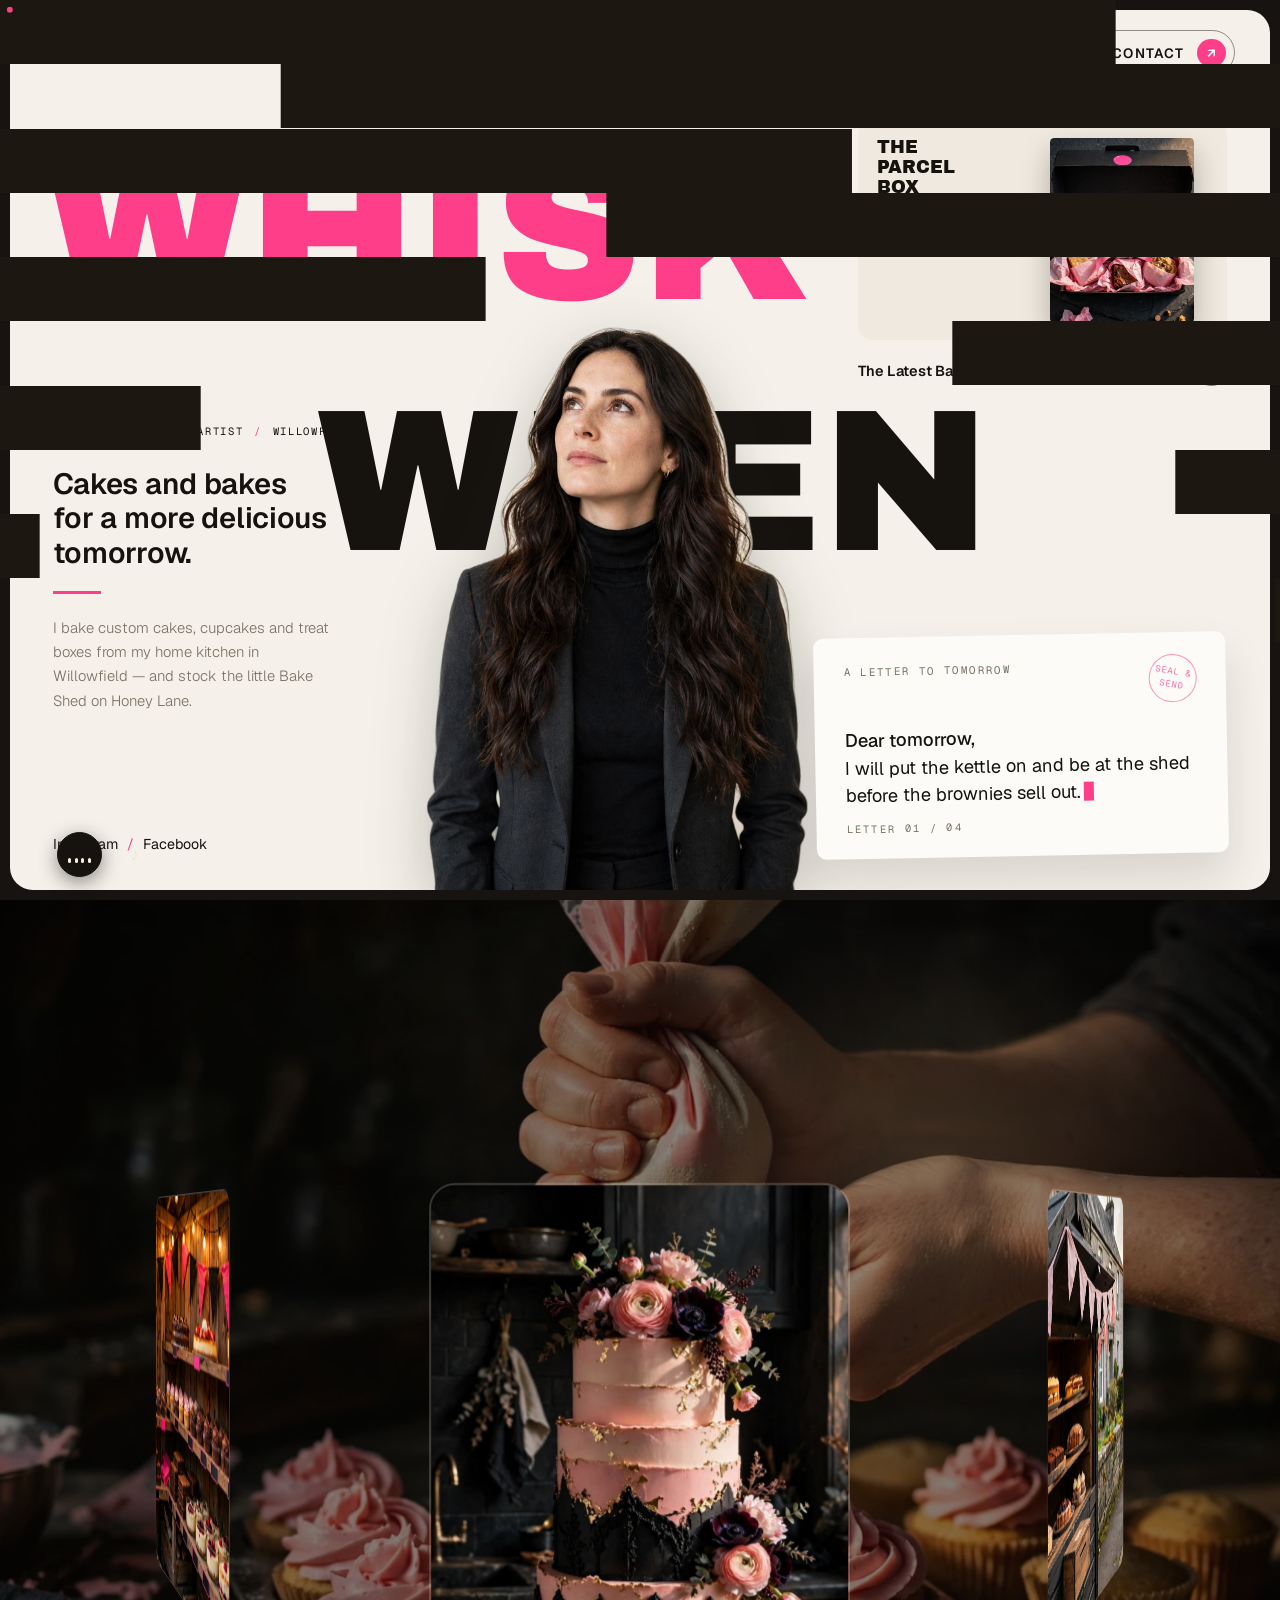
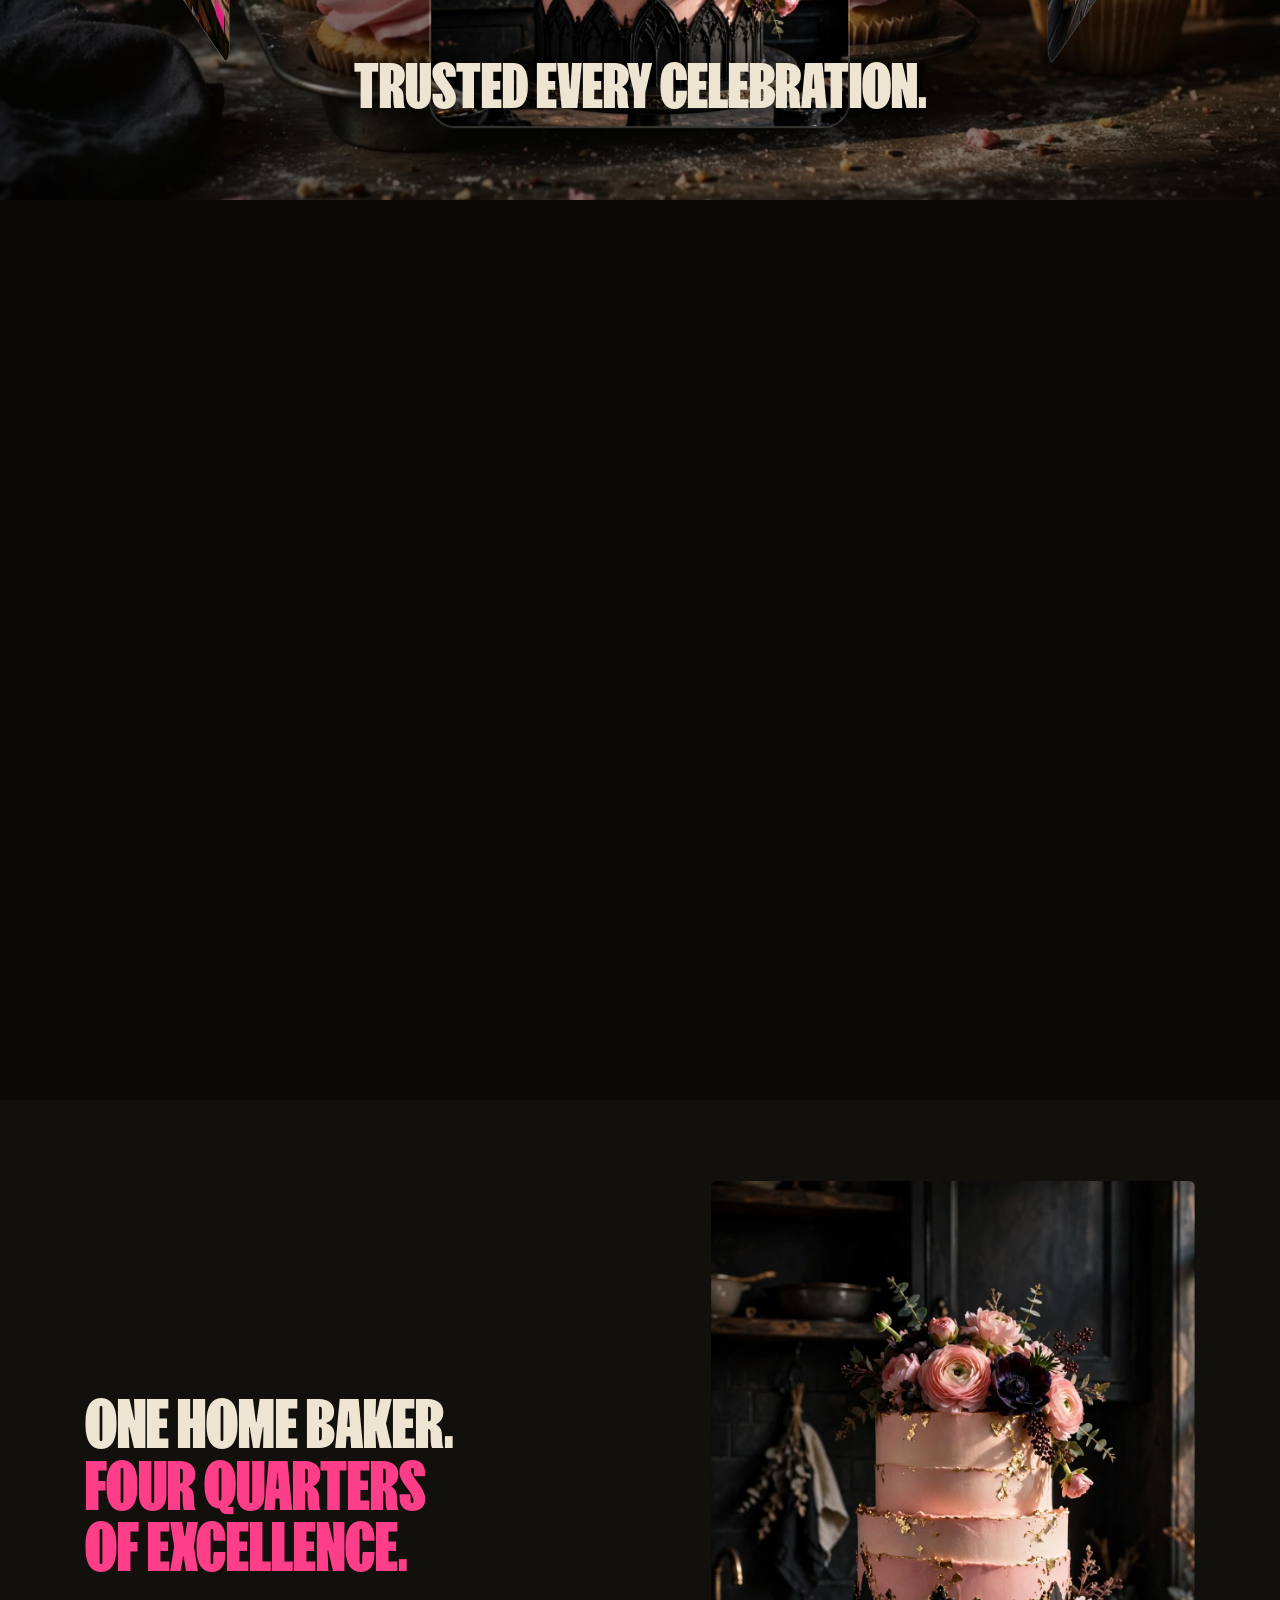
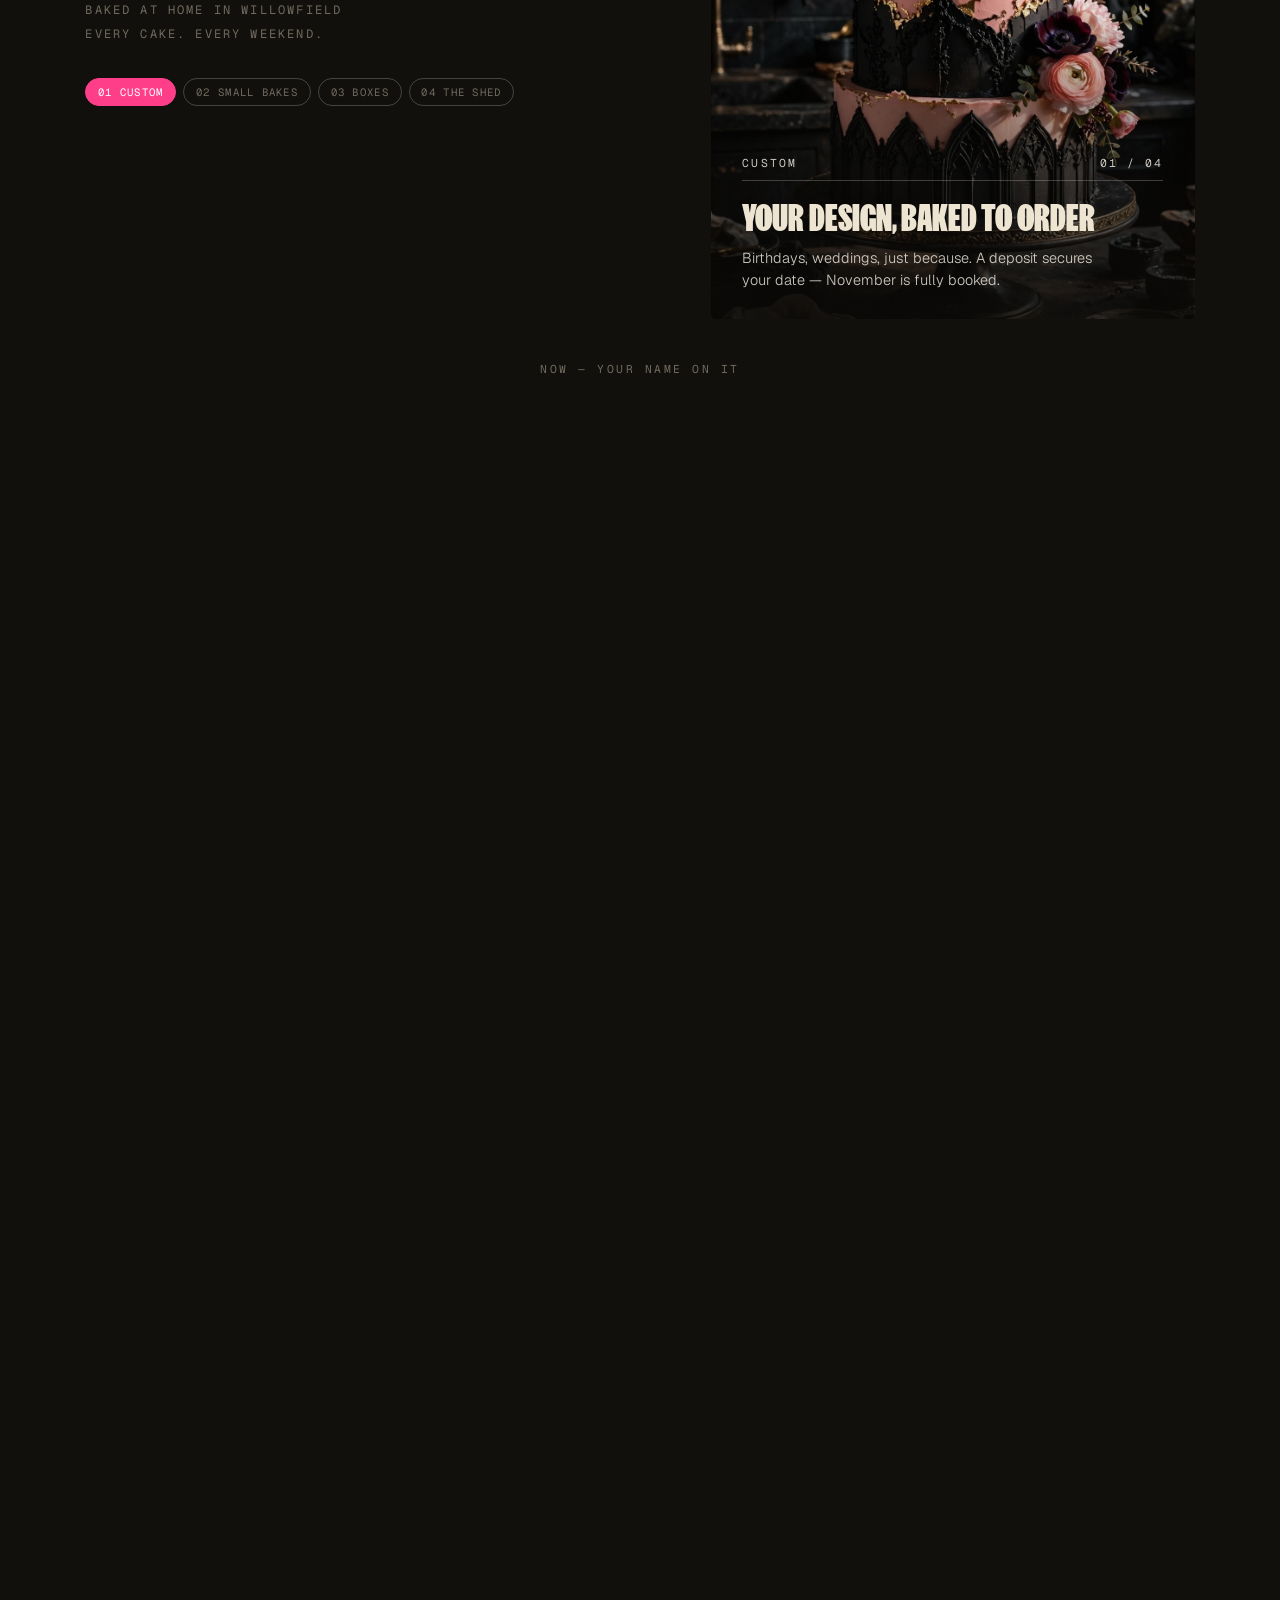
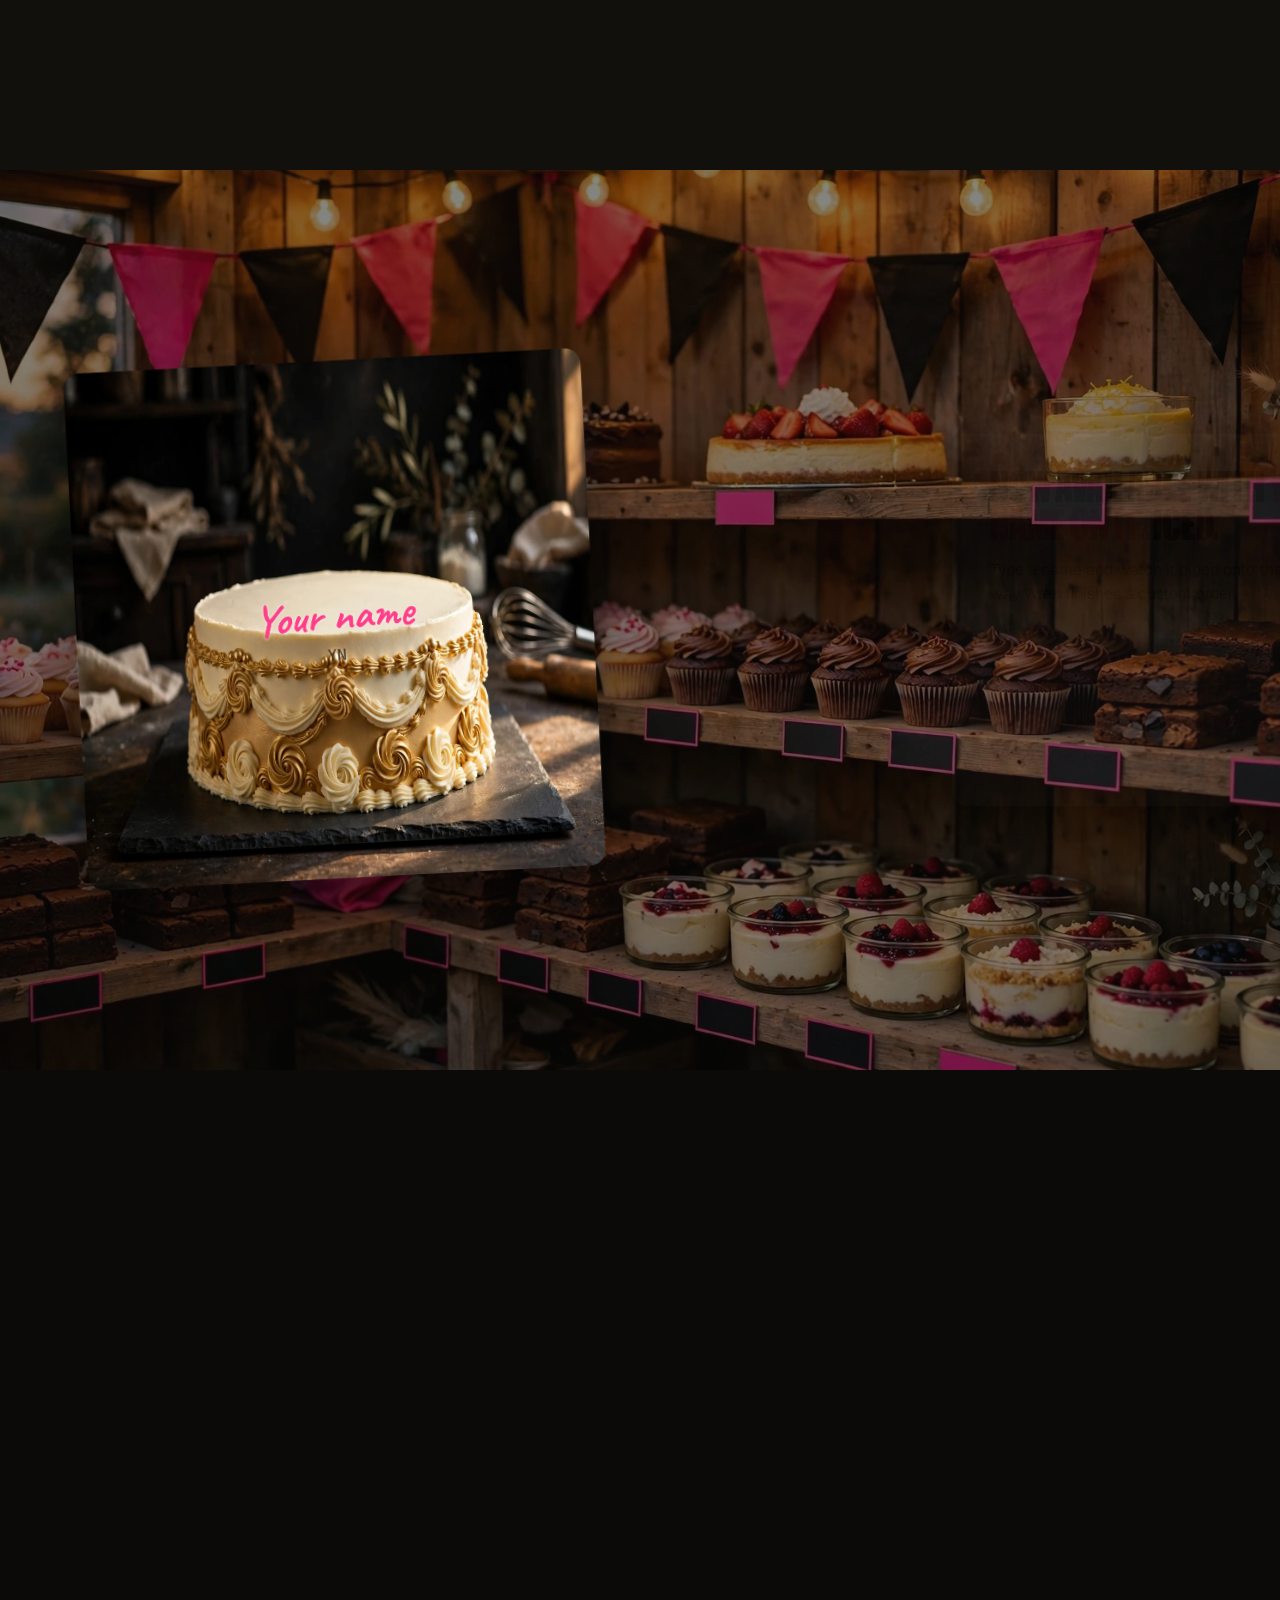
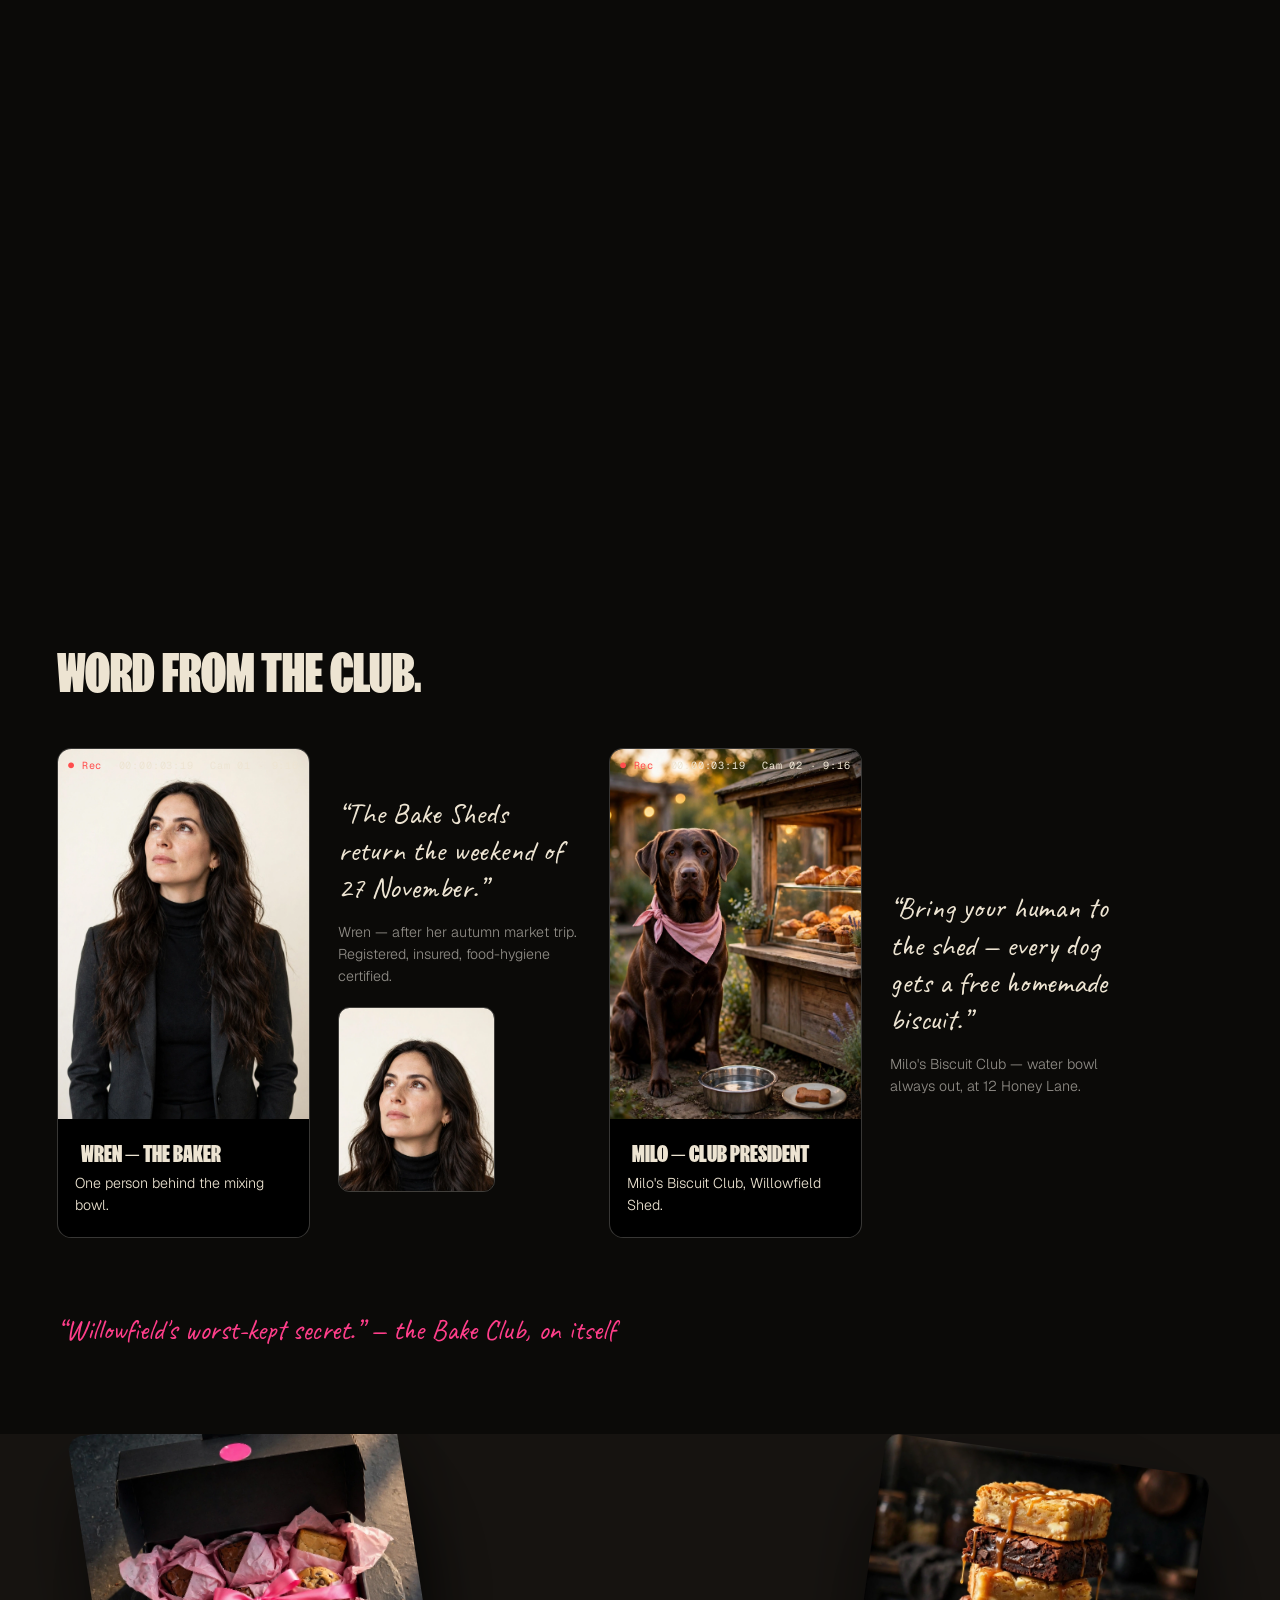
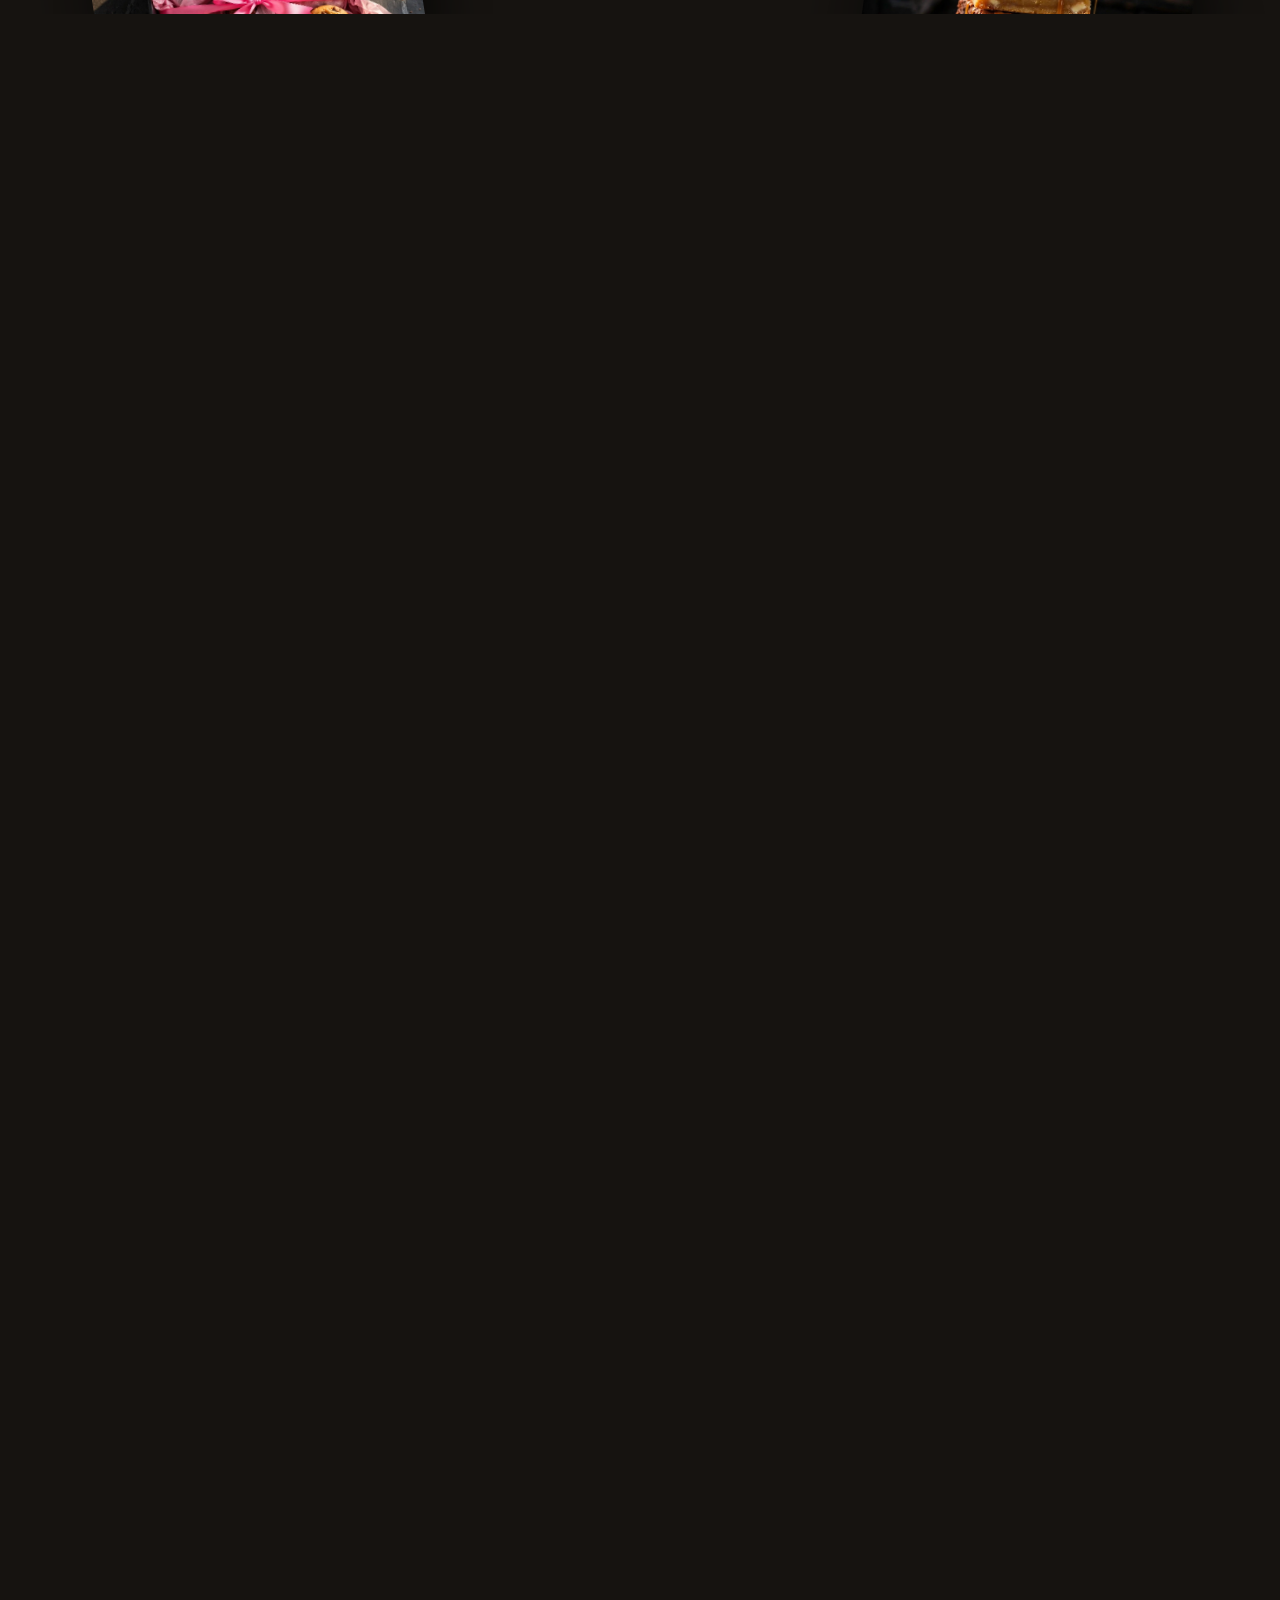
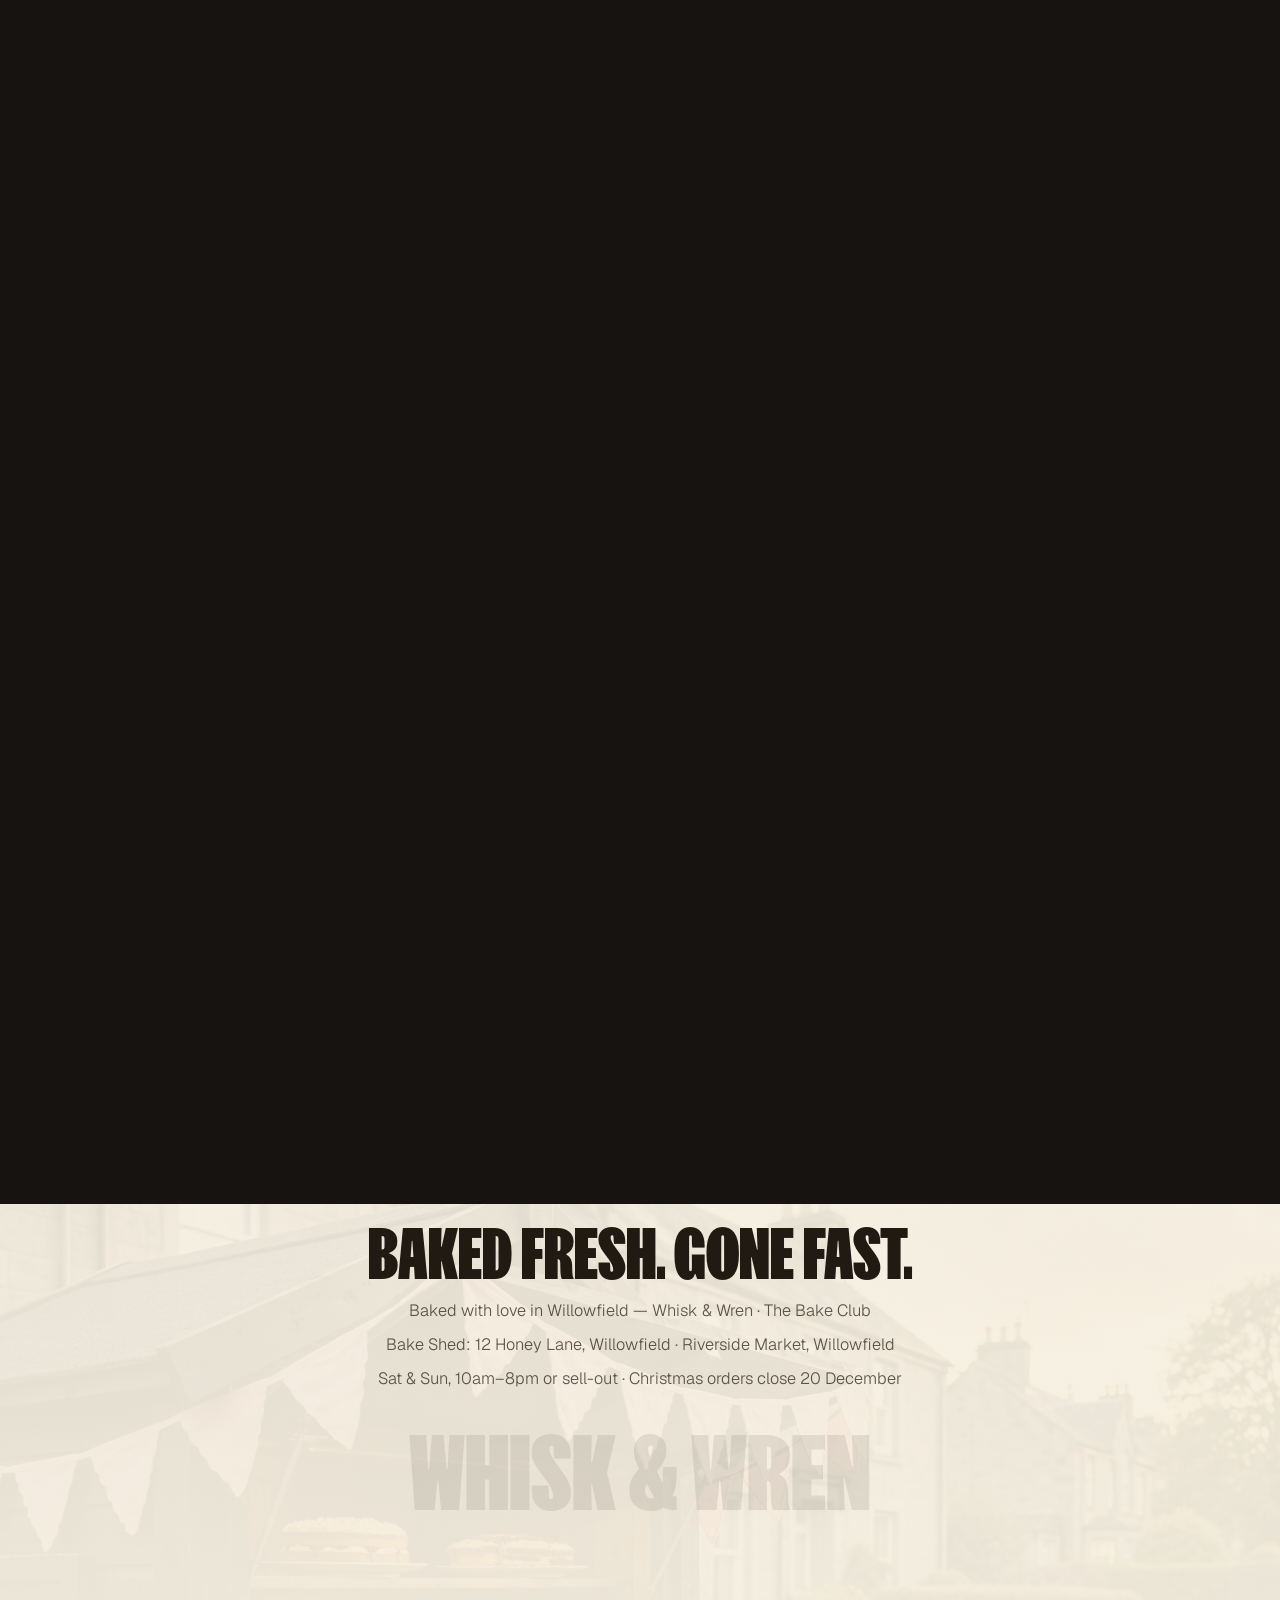
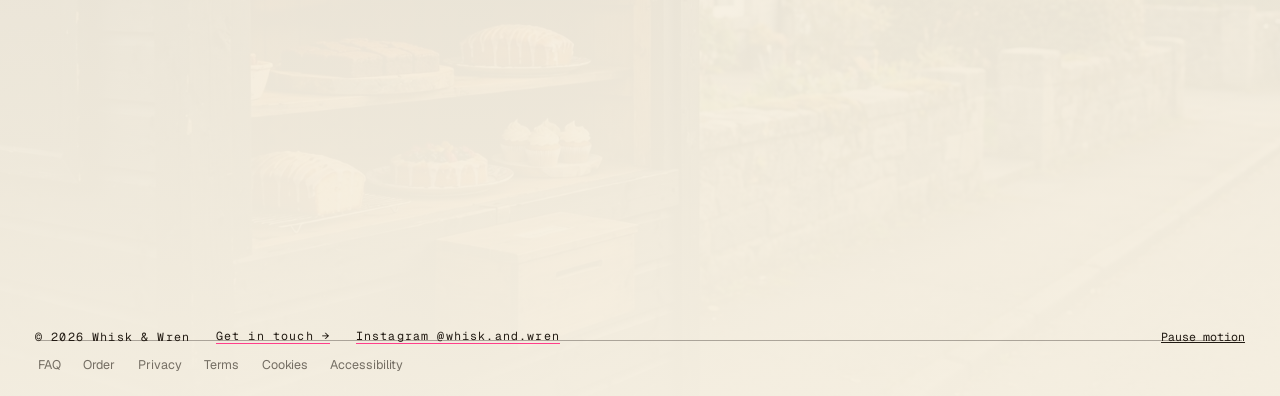
==== commit f92c0064: "Footer update: cream background, dark ink text, shed photo faded to watermark, new tagline + hours l" ====
--- a/index.html
+++ b/index.html
@@ -284,9 +284,11 @@
 <footer class="foot" id="foot">
   <div class="foot__media"><img src="assets/img/shed.webp" alt=""><div class="foot-grain"></div></div>
   <div class="foot__content">
-    <p class="foot-tag">Proven, not promised.</p>
+    <p class="foot-tag">Baked fresh. Gone fast.</p>
     <p class="foot-line">Baked with love in Willowfield — Whisk & Wren · The Bake Club</p>
     <p class="foot-line">Bake Shed: 12 Honey Lane, Willowfield · Riverside Market, Willowfield</p>
+    <p class="foot-line">Sat &amp; Sun, 10am–8pm or sell-out · Christmas orders close 20 December</p>
+    <p class="foot-wordmark" aria-hidden="true">Whisk &amp; Wren</p>
   </div>
   <div class="foot__bar">
     <span>© 2026 Whisk & Wren</span>
--- a/css/main.css
+++ b/css/main.css
@@ -259,19 +259,20 @@
 @media(max-width:767px){.rat{height:300vh;margin-top:-40vh}.rat__head h2{font-size:2.8em}.rat__pack{width:12.5em;height:12.5em}.rat__pack-tilt img{height:12.5em}.rat__pack--wht{left:2%;bottom:auto;top:27%}.rat__pack--blk{right:2%;bottom:auto;top:36%}}
 
 /* FOOTER — ref: .foot 88vh, content top -14vh centred, bar + legal */
-.foot{position:relative;z-index:25;height:88vh;background:var(--court-bg);overflow:hidden}
+.foot{position:relative;z-index:25;height:88vh;background:var(--cream);color:var(--ink);overflow:hidden}
 .foot__media{position:absolute;inset:0}
-.foot__media img{width:100%;height:100%;object-fit:cover;opacity:.42}
-.foot-grain{position:absolute;inset:0;background:linear-gradient(180deg,rgba(11,10,8,.25),rgba(11,10,8,.9))}
+.foot__media img{width:100%;height:100%;object-fit:cover;opacity:.12}
+.foot-grain{position:absolute;inset:0;background:linear-gradient(180deg,rgba(246,240,226,.35),rgba(246,240,226,.88))}
 .foot__content{position:absolute;top:-14vh;left:0;right:0;bottom:0;z-index:4;display:flex;flex-direction:column;justify-content:flex-start;align-items:center;text-align:center;padding:16vh 2em 0;pointer-events:none}
-.foot-tag{font-family:'FK Screamer',Impact,sans-serif;font-size:4.8em;text-transform:uppercase;line-height:.95}
-.foot-line{font-weight:300;font-size:1.15em;margin-top:.8em;color:var(--white-soft)}
-.foot__bar{position:absolute;left:3em;right:3em;bottom:4.4em;z-index:5;display:flex;gap:2.2em;flex-wrap:wrap;align-items:center;font-family:'Geist Mono',monospace;font-size:.82em;letter-spacing:.1em}
+.foot-tag{font-family:'FK Screamer',Impact,sans-serif;font-size:4.8em;text-transform:uppercase;line-height:.95;color:var(--ink)}
+.foot-line{font-weight:300;font-size:1.15em;margin-top:.8em;color:rgba(33,26,18,.72)}
+.foot-wordmark{font-family:'FK Screamer',Impact,sans-serif;font-size:7em;text-transform:uppercase;line-height:.9;color:var(--ink);opacity:.09;margin-top:.4em;white-space:nowrap}
+.foot__bar{position:absolute;left:3em;right:3em;bottom:4.4em;z-index:5;display:flex;gap:2.2em;flex-wrap:wrap;align-items:center;font-family:'Geist Mono',monospace;font-size:.82em;letter-spacing:.1em;color:var(--ink)}
 .foot__bar a{text-decoration:none;border-bottom:1px solid var(--terra)}
-.foot-pause{background:none;border:none;color:var(--sand);text-decoration:underline;cursor:pointer;font:inherit;margin-left:auto}
-.foot__legal{position:absolute;left:3em;right:3em;bottom:1.8em;z-index:5;display:flex;gap:1.8em;flex-wrap:wrap;border-top:1px solid var(--hairline);padding-top:1.2em;font-size:.88em;color:var(--white-dim)}
+.foot-pause{background:none;border:none;color:var(--ink);text-decoration:underline;cursor:pointer;font:inherit;margin-left:auto}
+.foot__legal{position:absolute;left:3em;right:3em;bottom:1.8em;z-index:5;display:flex;gap:1.8em;flex-wrap:wrap;border-top:1px solid var(--line-strong);padding-top:1.2em;font-size:.88em;color:rgba(33,26,18,.6)}
 .foot__legal a{text-decoration:none}
-@media(max-width:767px){.foot-tag{font-size:2.7em}.foot__bar,.foot__legal{left:1.4em;right:1.4em}}
+@media(max-width:767px){.foot-tag{font-size:2.7em}.foot-wordmark{font-size:3.4em}.foot__bar,.foot__legal{left:1.4em;right:1.4em}}
 
 /* QUOTE DRAWER — ref: width min(27.5em,92vw), push .7s ease */
 .quote{position:fixed;top:0;right:0;bottom:0;width:min(27.5em,92vw);background:var(--cream);color:var(--ink);z-index:58;padding:3em 2.4em;transform:translateX(105%);transition:transform .7s var(--ease-default);overflow-y:auto}
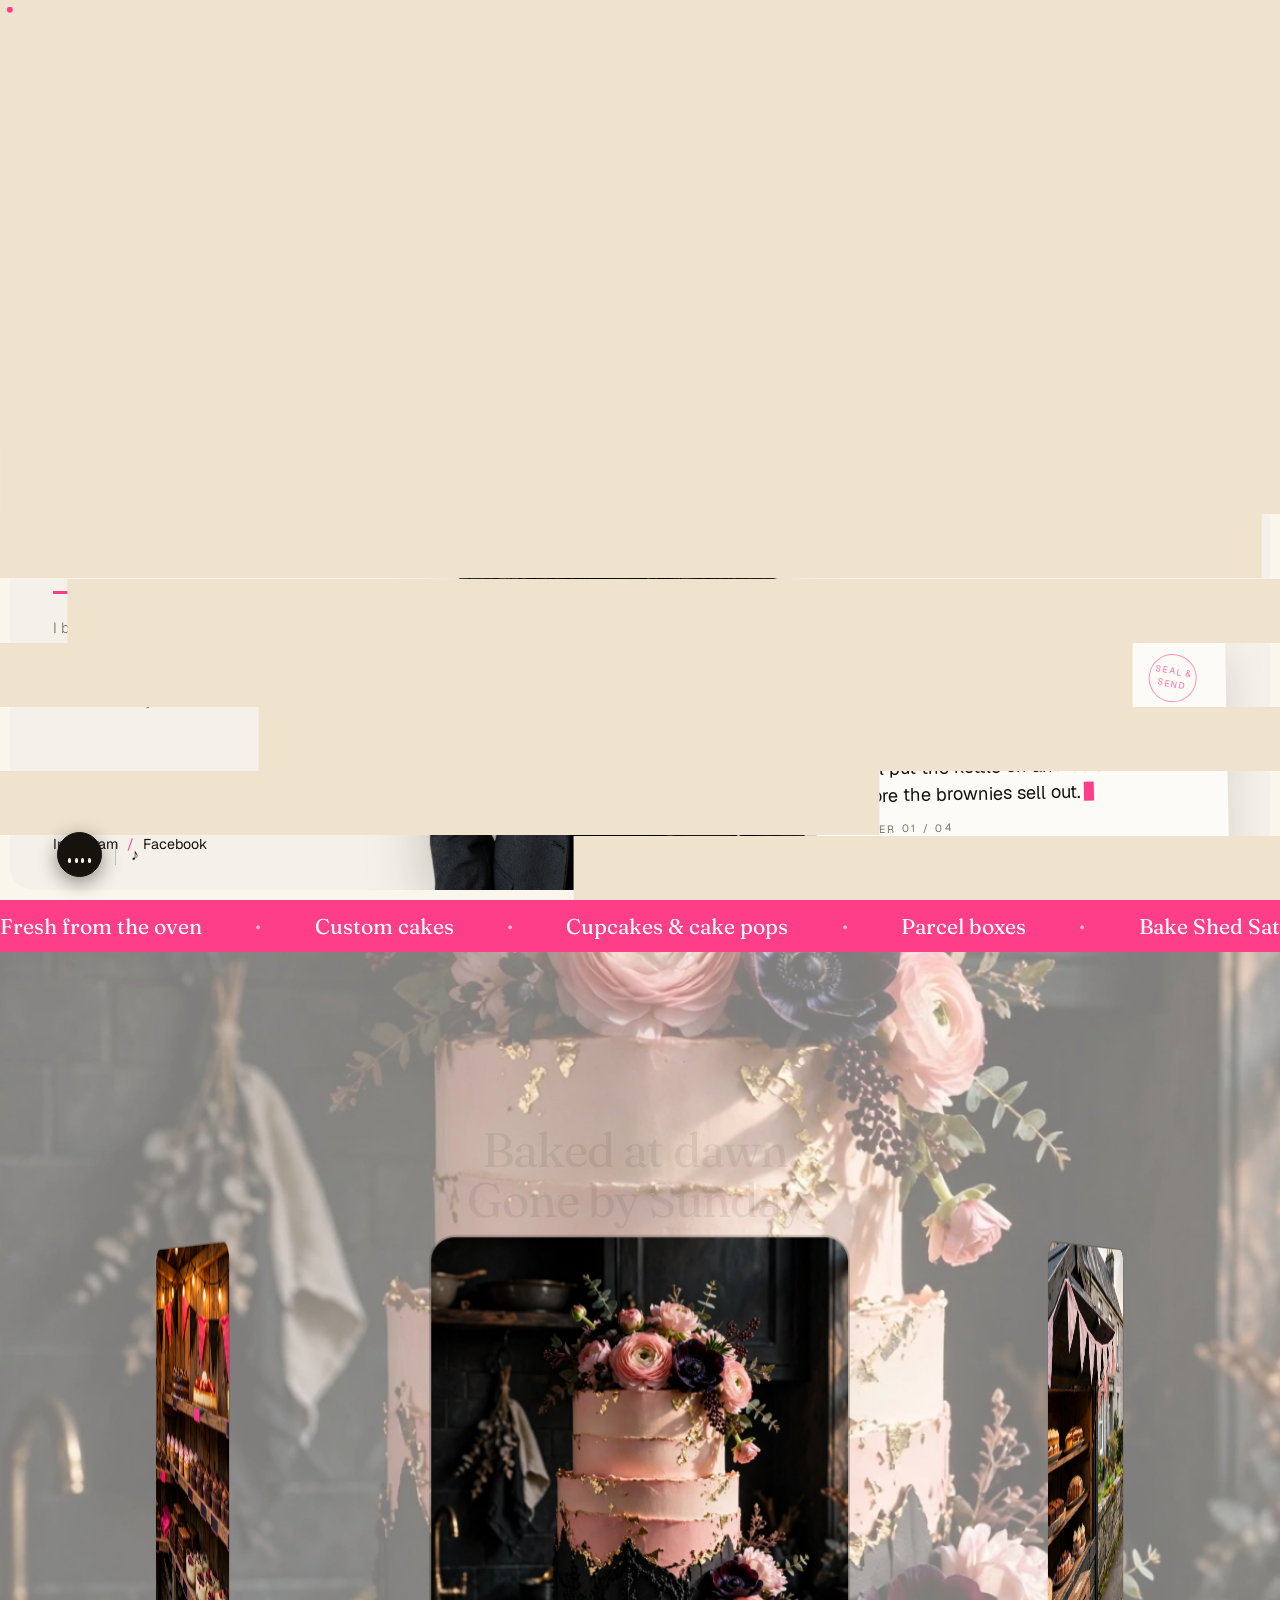
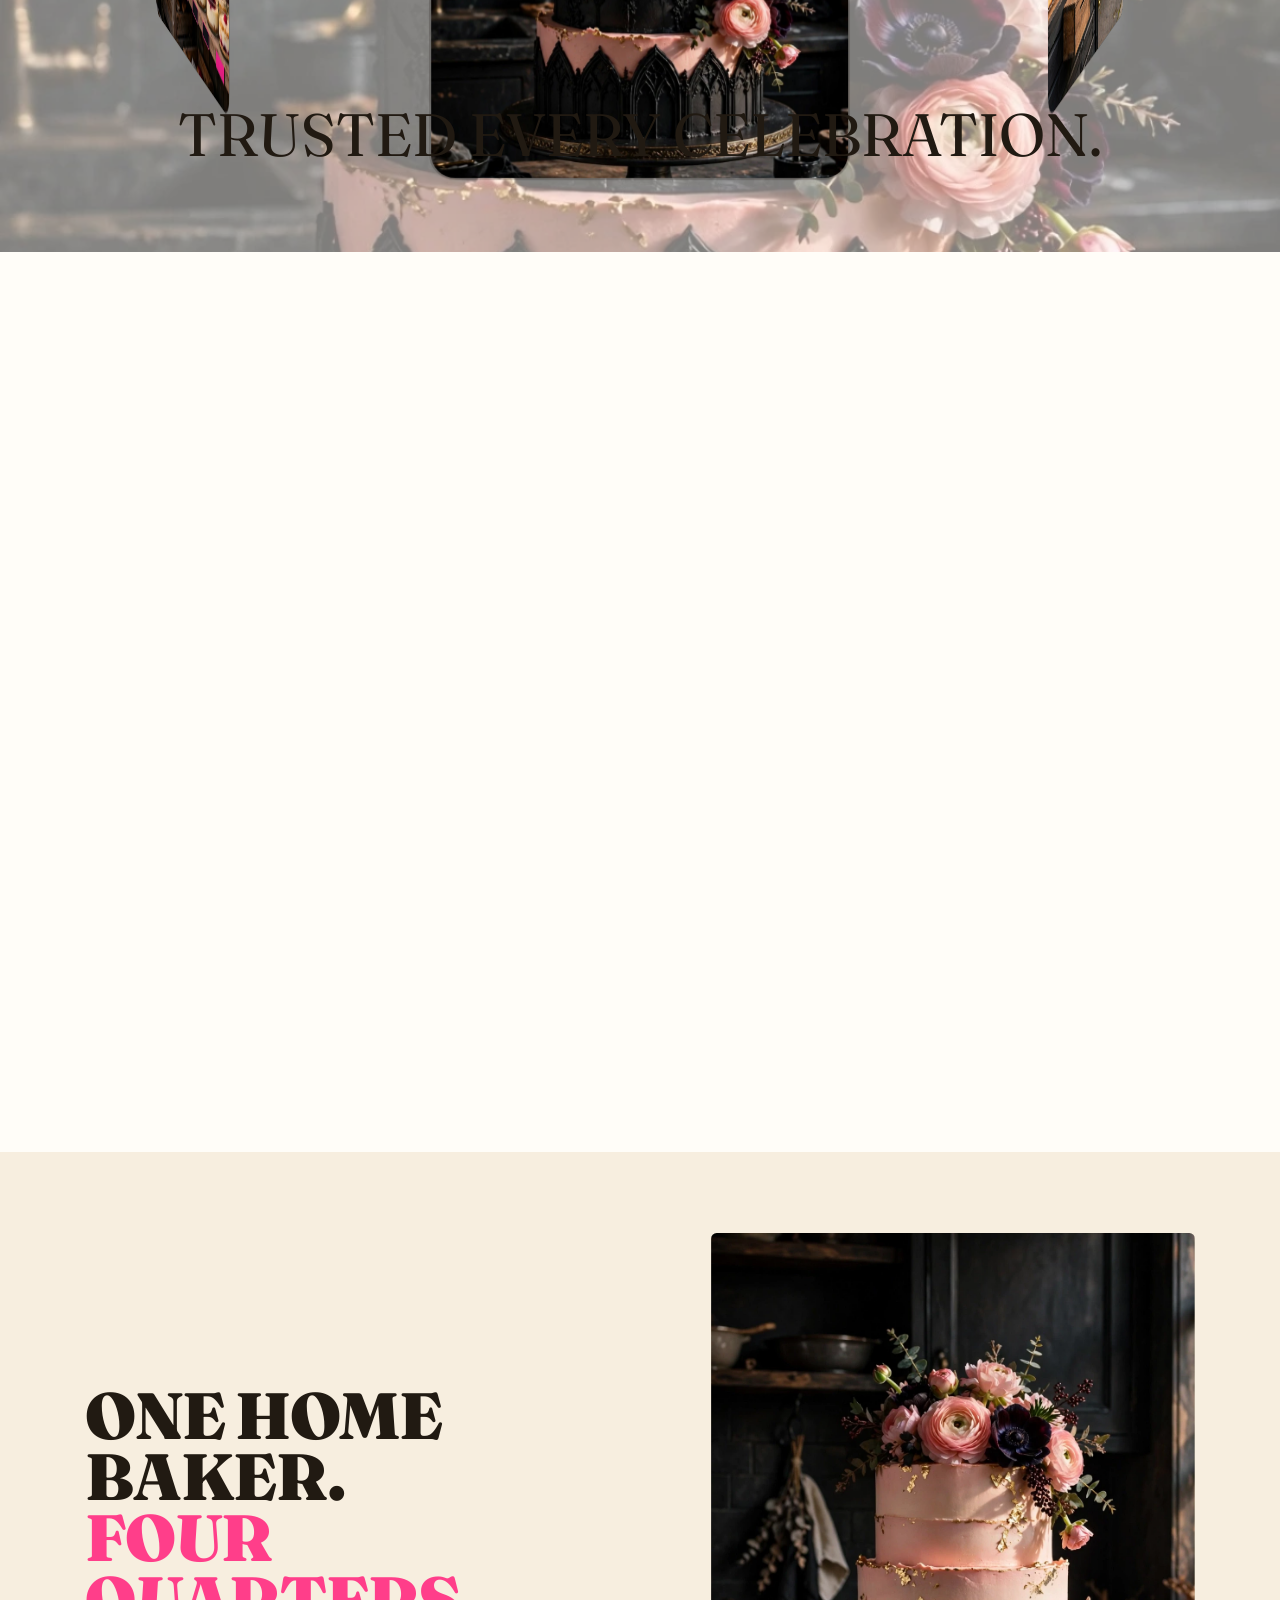
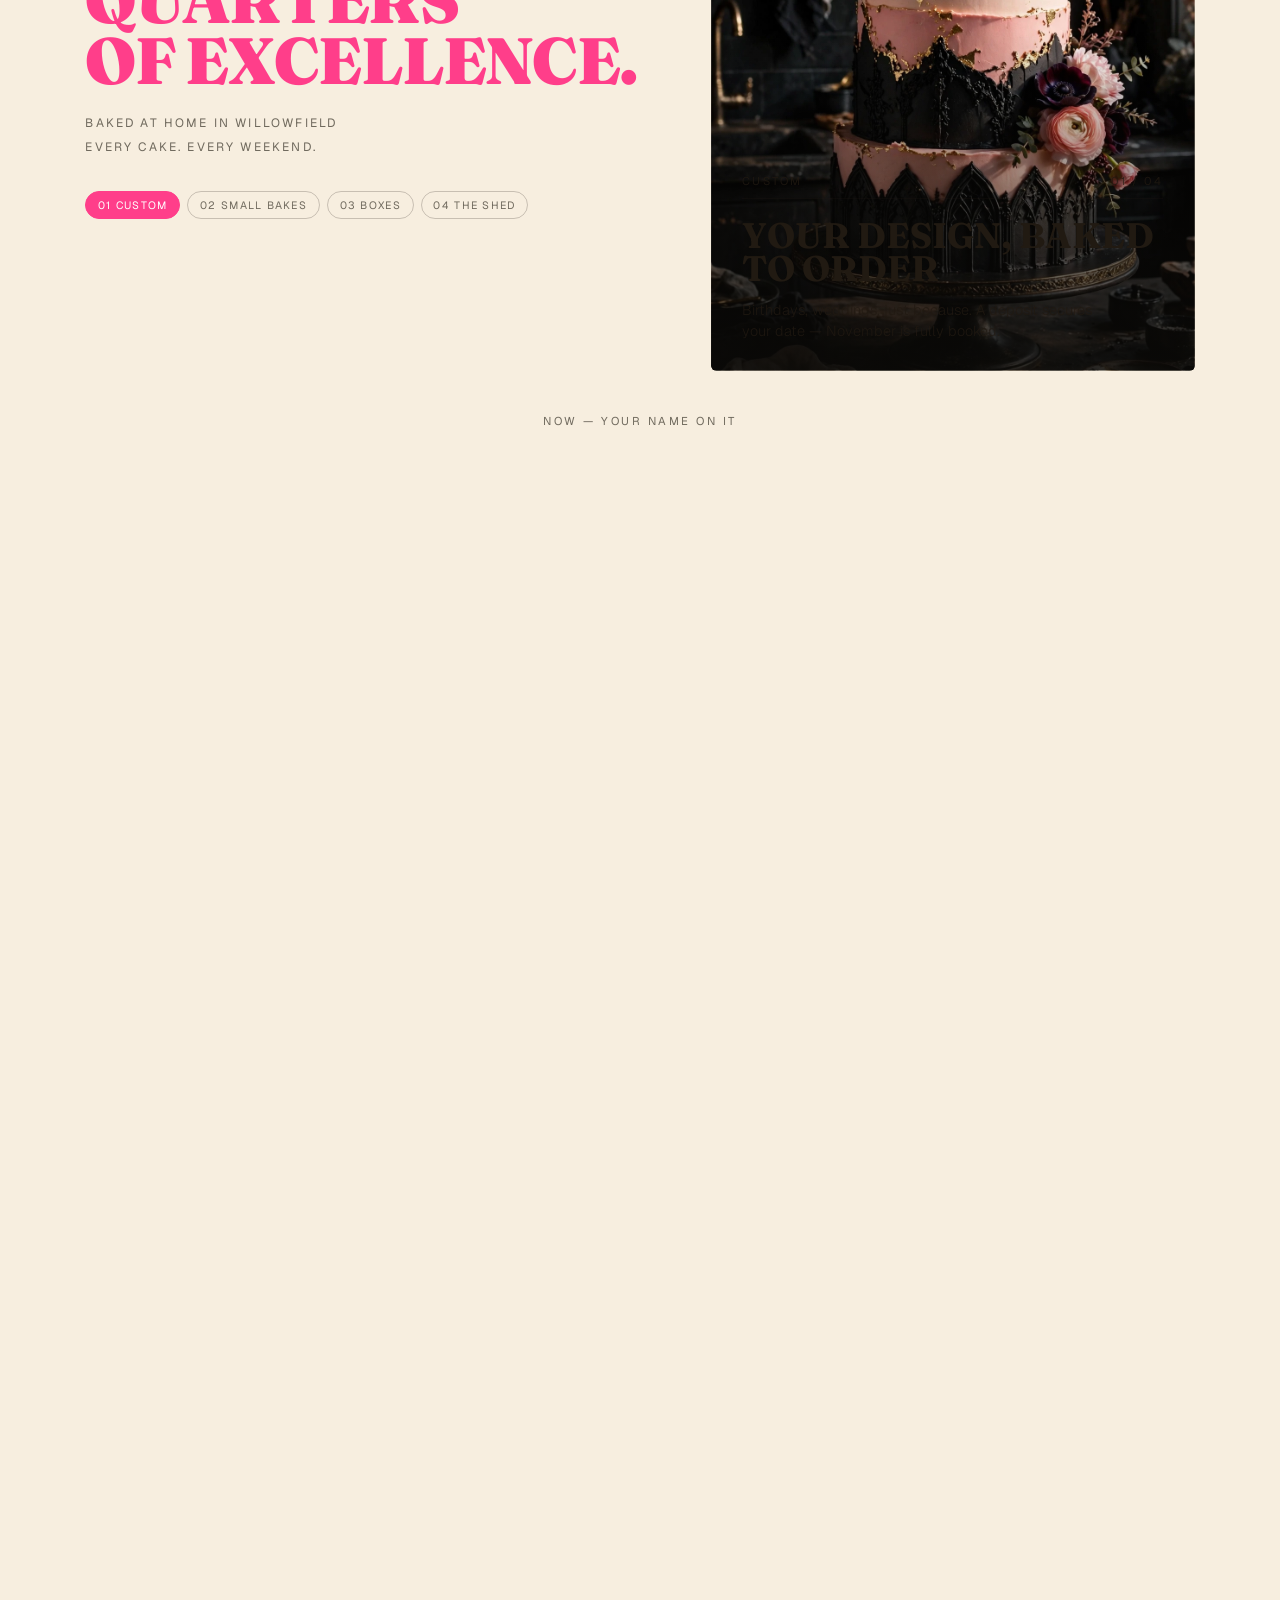
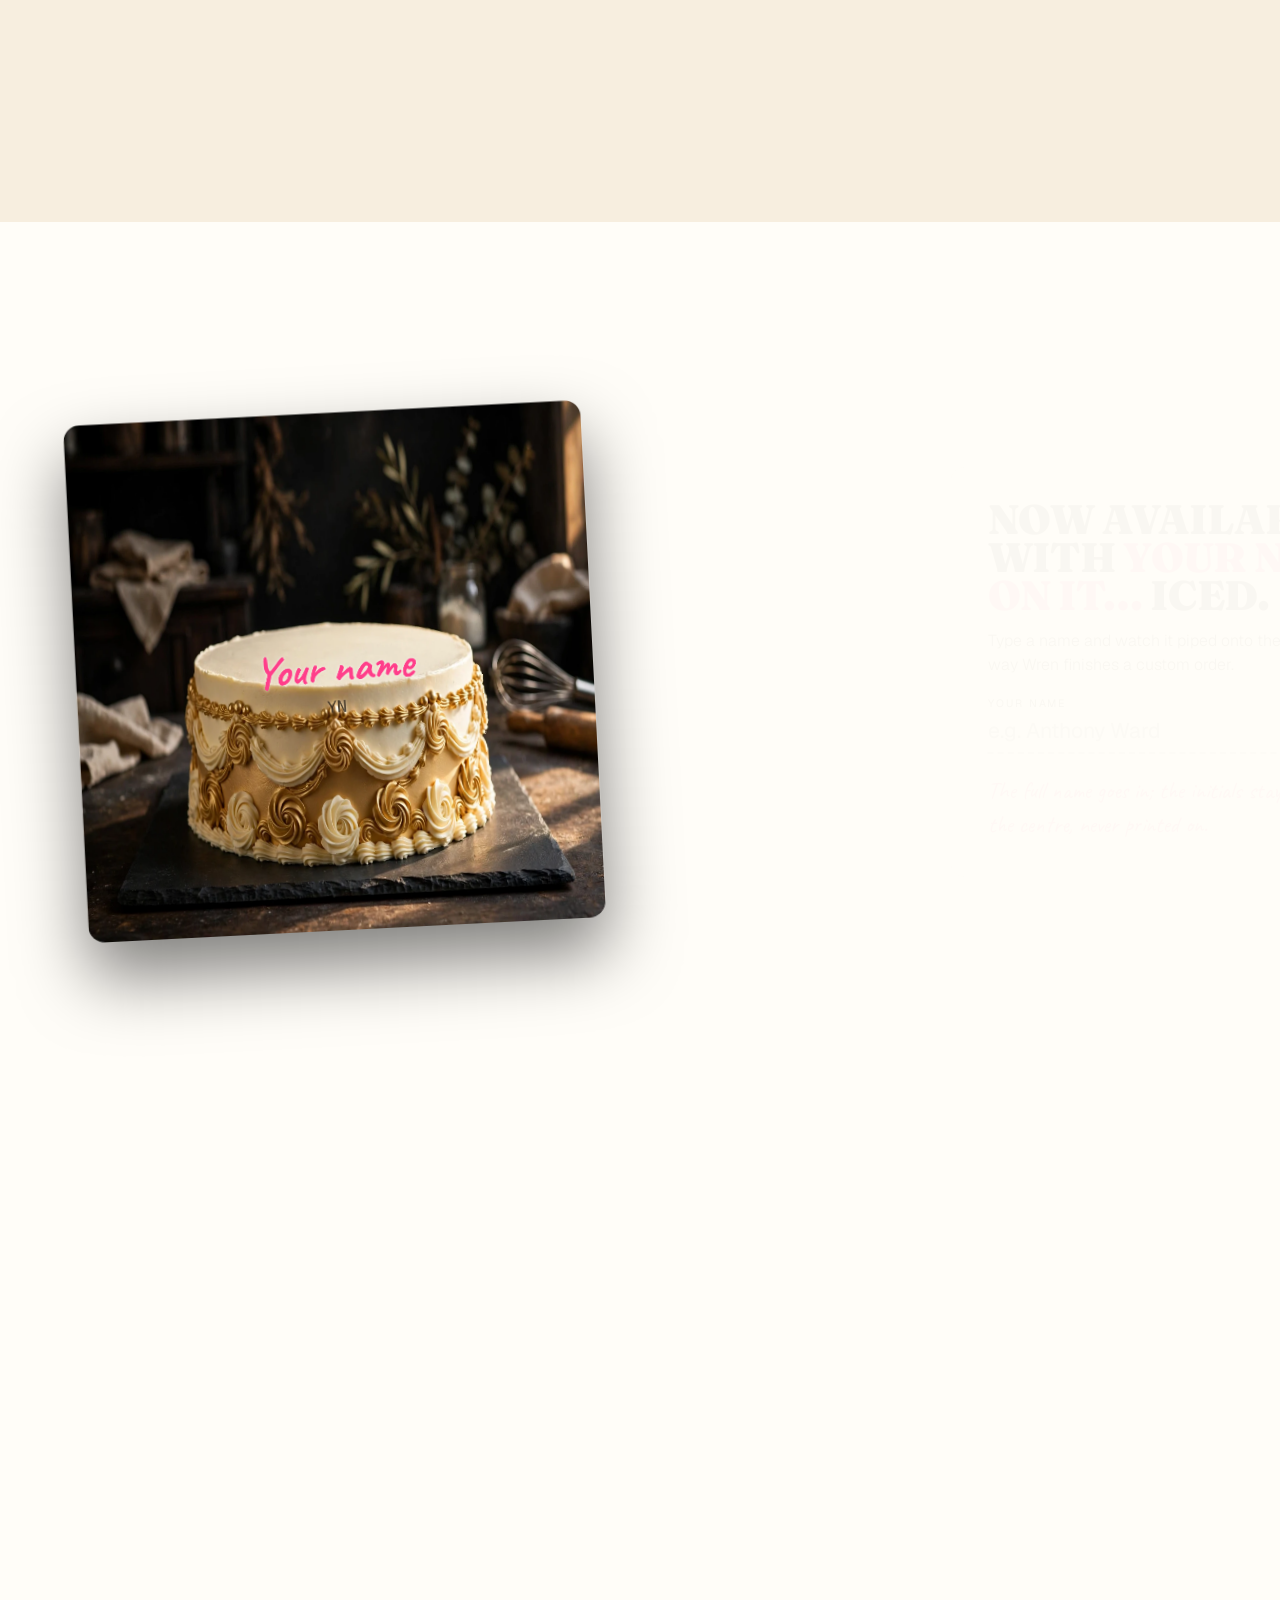
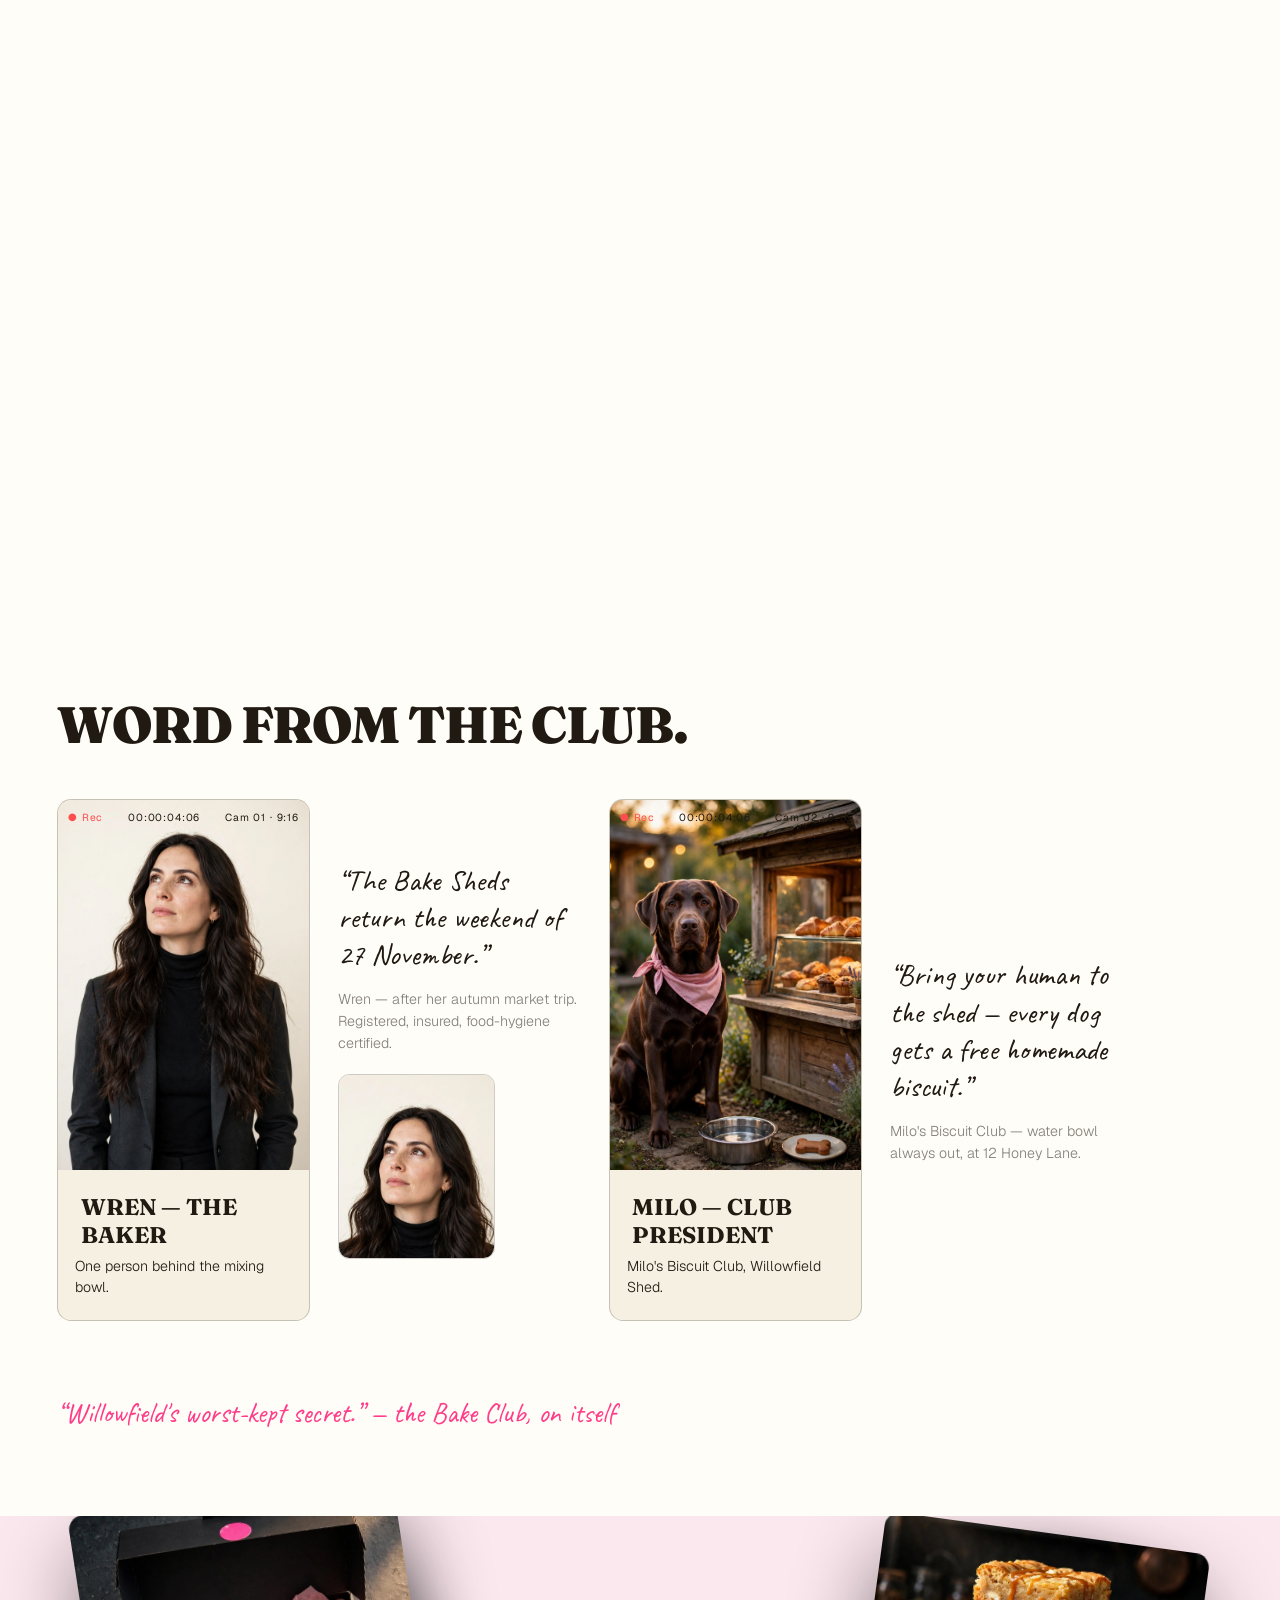
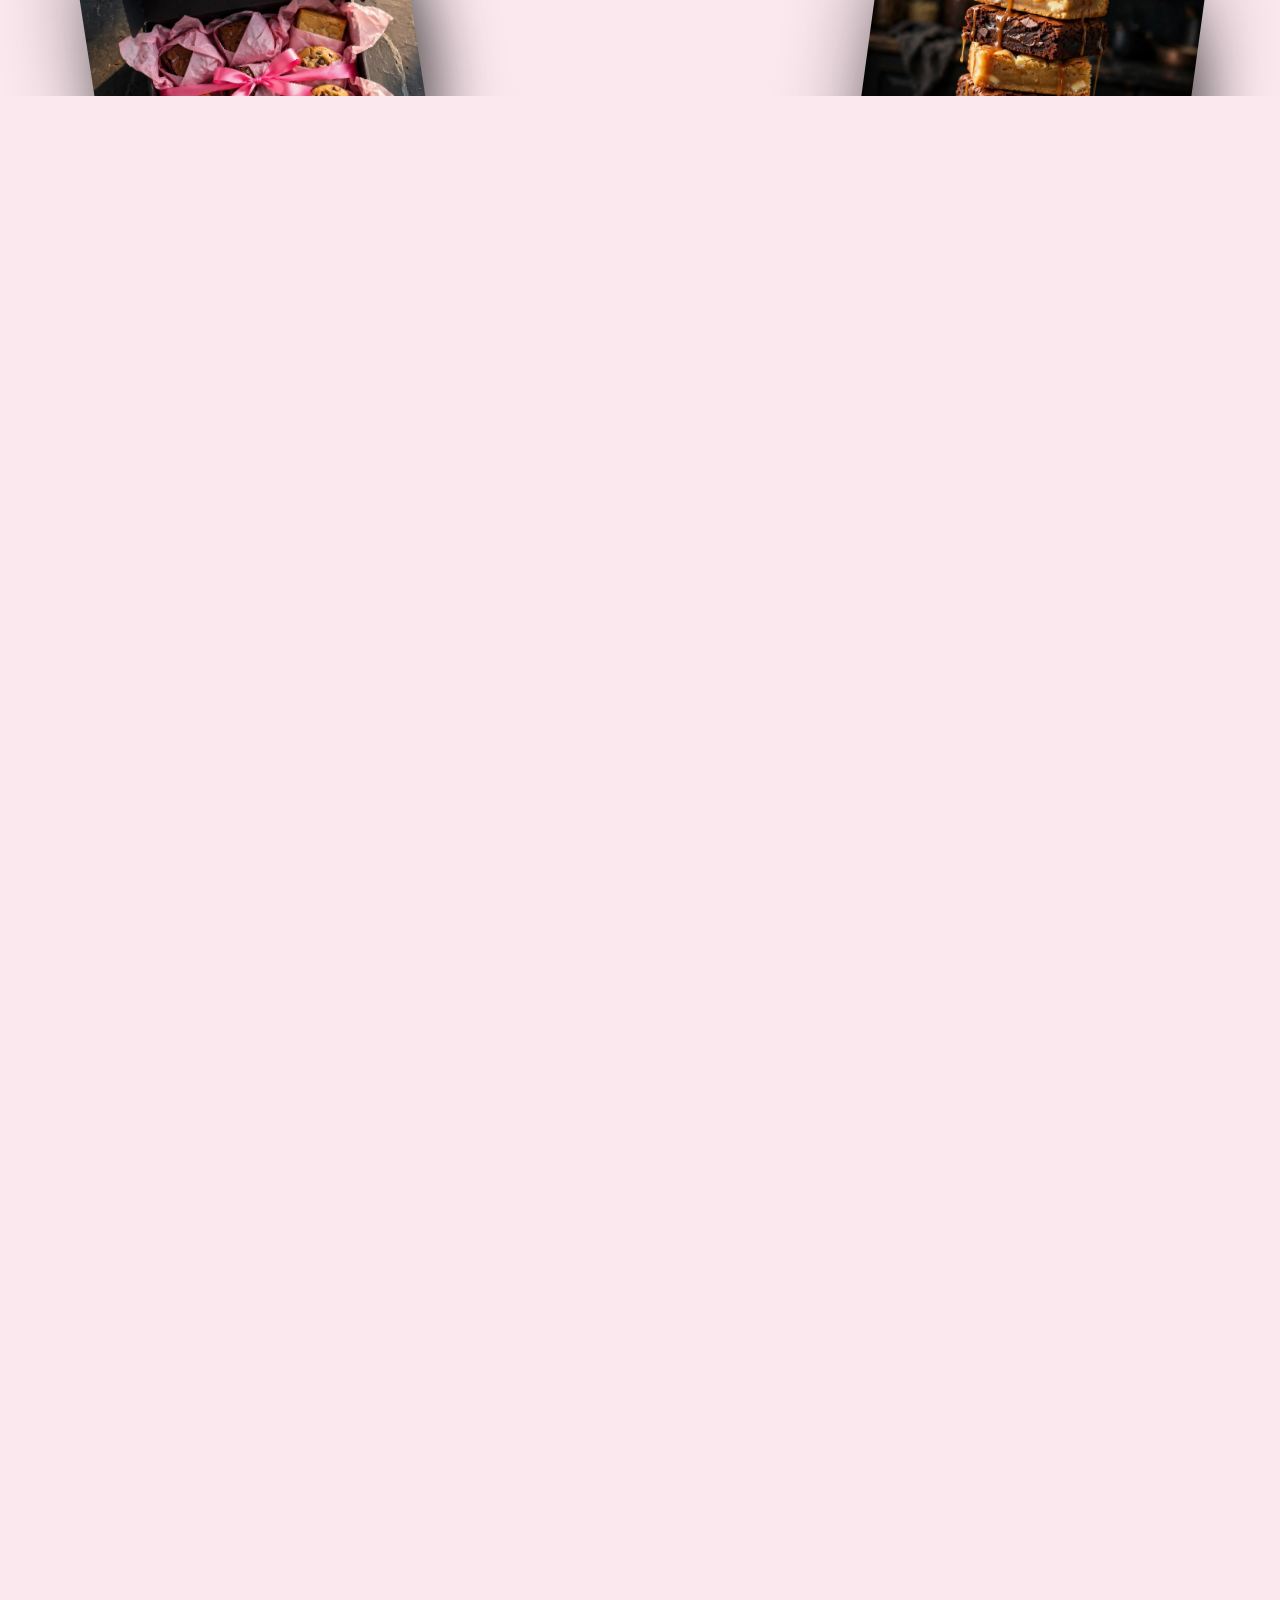
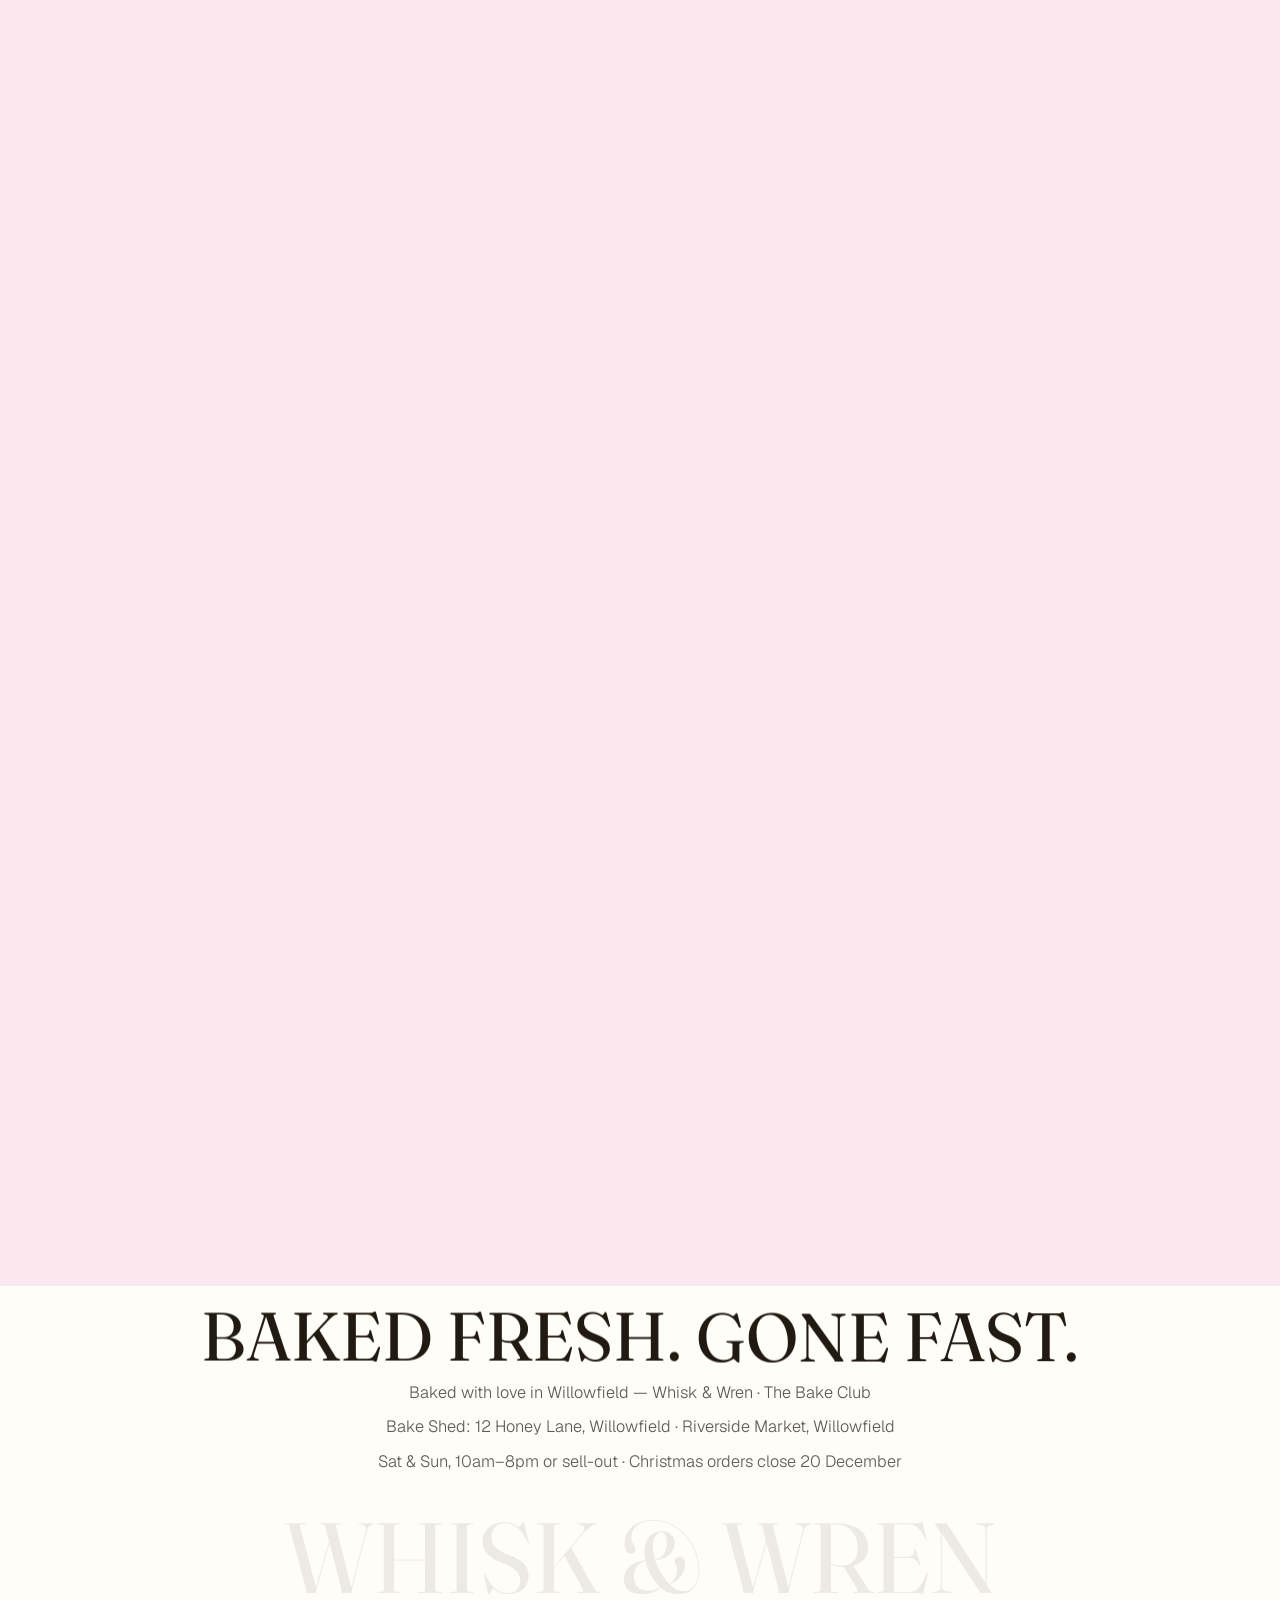
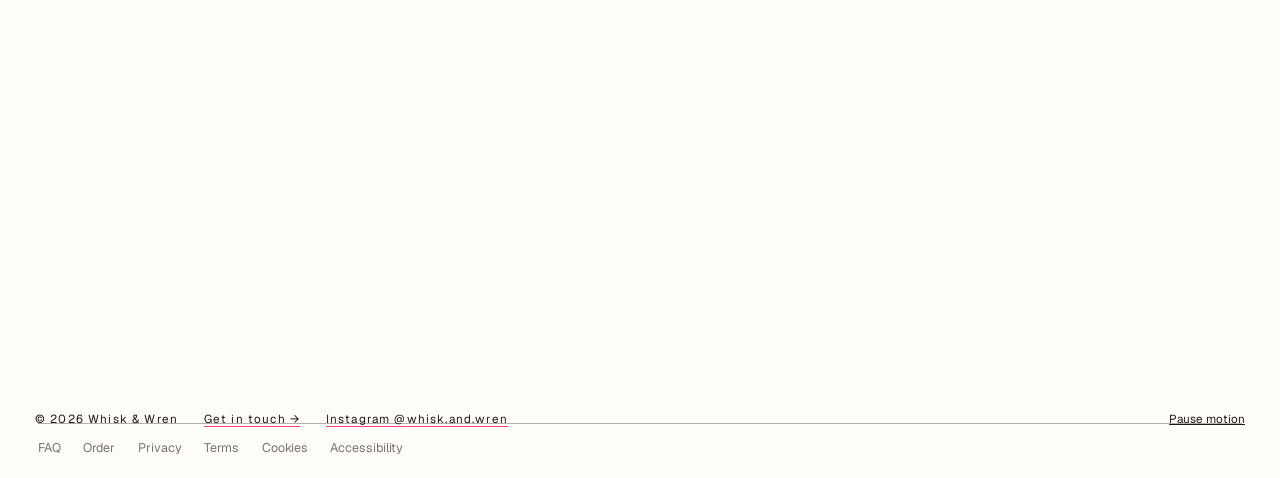
==== commit 1a7f9046: "Total light theme: cream/white/blush grounds, no image backgrounds, Fraunces + Geist fonts, scroll p" ====
--- a/index.html
+++ b/index.html
@@ -6,9 +6,13 @@
 <title>Whisk & Wren — The Bake Club | Homemade Cakes, Willowfield</title>
 <meta name="description" content="Whisk & Wren — The Bake Club. Homemade custom cakes, cupcakes, cake pops and treat boxes from Willowfield. Bake Sheds at 12 Honey Lane and Riverside Market.">
 <link rel="icon" href="data:image/svg+xml,<svg xmlns='http://www.w3.org/2000/svg' viewBox='0 0 100 100'><text y='.9em' font-size='90'>🧁</text></svg>">
+<link rel="preconnect" href="https://fonts.googleapis.com">
+<link rel="preconnect" href="https://fonts.gstatic.com" crossorigin>
+<link href="https://fonts.googleapis.com/css2?family=Fraunces:opsz,wght@9..144,400..900&display=swap" rel="stylesheet">
 <link rel="stylesheet" href="css/main.css">
 </head>
 <body>
+<div class="progress" id="progress" aria-hidden="true"></div>
 
 <!-- LOADER (reference: .loader / .loader__blocks / .loader__ui) -->
 <div class="loader" id="loader" aria-hidden="true">
@@ -124,6 +128,11 @@
     </div>
     <div class="hero-cursor" id="heroCursor"><span id="heroCursorTxt"></span></div>
   </section>
+
+<div class="marquee" aria-hidden="true"><div class="marquee-track">
+<div class="marquee-group"><span>Fresh from the oven</span><i>•</i><span>Custom cakes</span><i>•</i><span>Cupcakes &amp; cake pops</span><i>•</i><span>Parcel boxes</span><i>•</i><span>Bake Shed Saturdays</span><i>•</i></div>
+<div class="marquee-group"><span>Fresh from the oven</span><i>•</i><span>Custom cakes</span><i>•</i><span>Cupcakes &amp; cake pops</span><i>•</i><span>Parcel boxes</span><i>•</i><span>Bake Shed Saturdays</span><i>•</i></div>
+</div></div>
 
   <!-- COURT (reference: .court --court-len 200vh, track / vignette / lantern / caption) -->
   <section class="court" id="court">
@@ -140,6 +149,7 @@
         <figure class="hcard" style="--i:5"><img src="assets/img/treatbox.webp" alt="Treat box"></figure>
         <figure class="hcard" style="--i:6"><img src="assets/img/shed-in.webp" alt="Inside the Bake Shed"></figure>
       </div>
+      <p class="court-statement" id="courtStatement">Baked at dawn.<br>Gone by Sunday.</p>
       <p class="court-caption">Trusted every celebration.</p>
     </div>
   </section>
@@ -198,7 +208,6 @@
   <!-- TEAM (reference: #team / #knit pinned two-view scene + name tool) -->
   <section class="team" id="team">
     <div class="knit" id="knit">
-      <img class="knit-bg" src="assets/img/shed-shelf.webp" alt="">
       <div class="knit-stage">
         <canvas id="icedCanvas" width="1080" height="1080" aria-label="Cake with your name iced on it"></canvas>
         <div class="knit-card" id="knitCard">
@@ -215,7 +224,7 @@
   <!-- TESTIMONIALS (reference: .ttl wall/stage, 2 film cards, quote slots, ttl-cursor) -->
   <section class="ttl" id="testimonials">
     <div class="ttl__wall">
-      <h2 class="ttl-h">Word from the Club.</h2>
+      <h2 class="ttl-h" data-wipe>Word from the Club.</h2>
       <div class="ttl__stage">
         <article class="ttl__card" data-lb="wren">
           <div class="ttl__frame">
@@ -253,7 +262,7 @@
     <div class="rat__stage">
       <div class="rat__head">
         <span>Season 26/27 — Christmas at the Bake Club</span>
-        <h2>Get ready.</h2>
+        <h2 data-wipe>Get ready.</h2>
       </div>
       <div class="rat__packs">
         <div class="rat__pack rat__pack--wht">
@@ -282,9 +291,8 @@
 
 <!-- FOOTER (reference: .foot 88vh, media / content / bar / legal) -->
 <footer class="foot" id="foot">
-  <div class="foot__media"><img src="assets/img/shed.webp" alt=""><div class="foot-grain"></div></div>
   <div class="foot__content">
-    <p class="foot-tag">Baked fresh. Gone fast.</p>
+    <p class="foot-tag" data-wipe>Baked fresh. Gone fast.</p>
     <p class="foot-line">Baked with love in Willowfield — Whisk & Wren · The Bake Club</p>
     <p class="foot-line">Bake Shed: 12 Honey Lane, Willowfield · Riverside Market, Willowfield</p>
     <p class="foot-line">Sat &amp; Sun, 10am–8pm or sell-out · Christmas orders close 20 December</p>
--- a/css/main.css
+++ b/css/main.css
@@ -1,49 +1,47 @@
-@font-face{font-family:'FK Screamer';src:url('../assets/fonts/FKScreamer-Black.woff2') format('woff2');font-weight:100 900}
 @font-face{font-family:'Geist';src:url('../assets/fonts/Geist-Variable.woff2') format('woff2');font-weight:100 900}
-@font-face{font-family:'Geist Mono';src:url('../assets/fonts/GeistMono-Variable.woff2') format('woff2');font-weight:100 900}
 @font-face{font-family:'Caveat';src:url('../assets/fonts/Caveat-Variable-latin.woff2') format('woff2');font-weight:400 700}
 /* Tokens + fluid system: reference values (Infinity dossier), accent swapped to Bake Club pink */
 :root{
-  --scene-bg:#161310; --court-bg:#0B0A08; --court-bg-2:#12100D; --ink:#211A12;
+  --scene-bg:#FBF6EC; --court-bg:#FFFDF8; --court-bg-2:#F7EEDF; --ink:#211A12;
   --sand:#EDE4D2; --cream:#F6F0E2; --terra:#FF3E8A; --terra-hover:#E02B74;
   --taupe:#706A5E; --taupe-deep:#5E594E; --white:#fff;
-  --white-soft:rgba(255,250,240,.8); --white-dim:rgba(255,250,240,.55);
-  --hairline:rgba(255,250,240,.22); --line-strong:rgba(33,26,18,.34);
+  --white-soft:rgba(33,26,18,.78); --white-dim:rgba(33,26,18,.55);
+  --hairline:rgba(33,26,18,.22); --line-strong:rgba(33,26,18,.34);
   --ease-default:cubic-bezier(.625,.05,0,1);
   --size-font:calc(clamp(320px,100vw,1440px)/90);
 }
 @media(max-width:991px){:root{--size-font:calc(clamp(320px,100vw,834px)/52)}}
 *{margin:0;padding:0;box-sizing:border-box}
-body{background:var(--scene-bg);color:var(--sand);font-family:'Geist',sans-serif;font-size:var(--size-font);overflow-x:hidden}
+body{background:var(--scene-bg);color:var(--ink);font-family:'Geist',sans-serif;font-size:var(--size-font);overflow-x:hidden}
 img{display:block;max-width:100%}
 a{color:inherit}
-h1,h2{font-family:'FK Screamer',Impact,sans-serif;text-transform:uppercase;line-height:.92;font-weight:900}
+h1,h2{font-family:'Fraunces',Georgia,serif;text-transform:uppercase;line-height:.92;font-weight:900;letter-spacing:-.02em}
 em{font-style:normal;color:var(--terra)}
 
 /* LOADER — ref: fixed inset 0 z 60 scene-bg; ui left 4em bottom 3.5em mono .75em ls .18em */
 .loader{position:fixed;inset:0;z-index:60;background:var(--scene-bg);display:flex;align-items:center;justify-content:center;transition:opacity .6s var(--ease-default),visibility .6s}
 .loader.done{opacity:0;visibility:hidden}
-.loader-num{font-family:'FK Screamer',Impact,sans-serif;font-size:38em;line-height:.8;color:transparent;background:url('../assets/img/hero.webp') center/cover;-webkit-background-clip:text;background-clip:text}
-.loader__ui{position:absolute;left:4em;bottom:3.5em;z-index:2;display:flex;gap:1.5em;align-items:baseline;font-family:'Geist Mono',monospace;color:var(--sand);font-size:.75em;letter-spacing:.18em;text-transform:uppercase}
+.loader-num{font-family:'Fraunces',Georgia,serif;font-size:38em;line-height:.8;color:var(--terra)}
+.loader__ui{position:absolute;left:4em;bottom:3.5em;z-index:2;display:flex;gap:1.5em;align-items:baseline;font-family:'Geist',sans-serif;color:var(--ink);font-size:.75em;letter-spacing:.18em;text-transform:uppercase}
 .loader-bar{display:inline-block;width:14em;height:1px;background:var(--hairline);vertical-align:middle}
 .loader-bar i{display:block;height:100%;width:0;background:var(--terra)}
-.loader-skip{position:absolute;top:2em;right:2em;background:none;border:1px solid var(--hairline);color:var(--sand);border-radius:999px;padding:.6em 1.4em;font-family:'Geist Mono',monospace;font-size:.8em;cursor:pointer;opacity:0;transition:opacity .4s}
+.loader-skip{position:absolute;top:2em;right:2em;background:none;border:1px solid var(--hairline);color:var(--ink);border-radius:999px;padding:.6em 1.4em;font-family:'Geist',sans-serif;font-size:.8em;cursor:pointer;opacity:0;transition:opacity .4s}
 .loader-skip.show{opacity:1}
 
 /* TRX — ref: 14 rows alternating slide */
 #trx{position:fixed;inset:0;z-index:55;pointer-events:none;display:flex;flex-direction:column}
-#trx i{flex:1;background:#1D1712;transform:scaleX(0)}
+#trx i{flex:1;background:#EFE3CE;transform:scaleX(0)}
 #trx i:nth-child(odd){transform-origin:left}#trx i:nth-child(even){transform-origin:right}
 
 /* BAR — ref: fixed z 50, padding 2.375em 3em 0, flex-start, pointer-events none */
 .bar{position:fixed;top:0;left:0;right:0;z-index:50;display:flex;justify-content:space-between;align-items:flex-start;padding:2.375em 3em 0;pointer-events:none;transition:opacity .6s ease,transform .7s cubic-bezier(.625,.05,0,1)}
 html.is-intro .bar{opacity:0}
 .bar>*{pointer-events:auto}
-.bar-logo{font-family:'FK Screamer',Impact,sans-serif;font-size:1.7em;text-decoration:none;text-transform:uppercase}
+.bar-logo{font-family:'Fraunces',Georgia,serif;font-size:1.7em;text-decoration:none;text-transform:uppercase}
 .bar-logo span{font-family:'Caveat',cursive;text-transform:none;color:var(--terra);margin:0 .18em;font-size:1.1em}
-.btn{position:relative;overflow:hidden;border:1px solid var(--sand);background:transparent;color:var(--sand);border-radius:999px;padding:.85em 1.9em;font-family:'Geist',sans-serif;font-size:.95em;font-weight:600;cursor:pointer;text-decoration:none;display:inline-block}
-.bar-btn{background:var(--cream);color:var(--ink);border:none;border-radius:.35em;font-family:'Geist Mono',monospace;font-size:.85em;letter-spacing:.18em;text-transform:uppercase;padding:.9em .7em .9em 1.5em;display:inline-flex;align-items:center;gap:1.1em}
-.btn-arrow{background:var(--ink);color:var(--cream);width:2em;height:2em;display:inline-flex;align-items:center;justify-content:center;border-radius:.25em;font-size:1em}
+.btn{position:relative;overflow:hidden;border:1px solid var(--ink);background:transparent;color:var(--ink);border-radius:999px;padding:.85em 1.9em;font-family:'Geist',sans-serif;font-size:.95em;font-weight:600;cursor:pointer;text-decoration:none;display:inline-block}
+.bar-btn{background:var(--ink);color:var(--cream);border:none;border-radius:.35em;font-family:'Geist',sans-serif;font-size:.85em;letter-spacing:.18em;text-transform:uppercase;padding:.9em .7em .9em 1.5em;display:inline-flex;align-items:center;gap:1.1em}
+.btn-arrow{background:var(--terra);color:#fff;width:2em;height:2em;display:inline-flex;align-items:center;justify-content:center;border-radius:.25em;font-size:1em}
 .btn .btn-in{position:relative;z-index:2;transition:color .3s}
 .btn .btn-bg{position:absolute;inset:0;background:var(--terra);transform:translate3d(0,175%,0) rotate(6deg);transition:transform .45s var(--ease-default);z-index:1}
 .btn:hover .btn-bg{transform:none}
@@ -52,7 +50,7 @@
 
 /* SND — ref: fixed left 4em, glass ring, 4-bar EQ */
 .snd-wrap{position:fixed;left:4em;bottom:1.6em;z-index:48;display:flex;align-items:center;gap:.9em}
-.snd-note{border-left:1px solid var(--hairline);padding-left:.9em;color:var(--sand);font-size:1.15em;mix-blend-mode:difference}
+.snd-note{border-left:1px solid var(--hairline);padding-left:.9em;color:var(--ink);font-size:1.15em;mix-blend-mode:difference}
 .snd{width:3.4em;height:3.4em;border-radius:50%;border:1px solid #16130F;background:#16130F;box-shadow:0 .4em 1.4em rgba(10,5,2,.45);cursor:pointer;display:flex;align-items:center;justify-content:center}
 .snd-eq{display:flex;gap:.28em;align-items:flex-end;height:1.2em}
 .snd-eq i{width:.22em;height:30%;background:#F6F0E2;border-radius:2px}
@@ -61,35 +59,34 @@
 @keyframes sndEq{from{height:18%}to{height:95%}}
 
 /* HUD — reference: fixed bottom-right box, big numerals + name + count + tick ruler */
-.hud{position:fixed;right:2.2em;bottom:1.6em;z-index:47;background:rgba(14,12,10,.82);border:1px solid var(--hairline);backdrop-filter:blur(8px);padding:.9em 1.1em .7em;min-width:19em;opacity:0;transform:translateY(12px);transition:opacity .5s,transform .5s;pointer-events:none}
+.hud{position:fixed;right:2.2em;bottom:1.6em;z-index:47;background:#FFFDF8;border:1px solid var(--hairline);padding:.9em 1.1em .7em;min-width:19em;opacity:0;transform:translateY(12px);transition:opacity .5s,transform .5s;pointer-events:none}
 .hud.show{opacity:1;transform:none;pointer-events:auto}
 .hud-main{display:flex;align-items:center;gap:1.1em}
-.hud-clock{font-family:'Geist Mono',monospace;font-size:2.9em;font-weight:700;color:var(--terra);line-height:1;letter-spacing:.04em}
+.hud-clock{font-family:'Geist',sans-serif;font-size:2.9em;font-weight:700;color:var(--terra);line-height:1;letter-spacing:.04em}
 .hud-meta{display:flex;flex-direction:column;gap:.3em}
-.hud-name{font-family:'Geist Mono',monospace;font-size:.82em;letter-spacing:.16em;text-transform:uppercase;min-height:1em}
-.hud-count{font-family:'Geist Mono',monospace;font-size:.78em;color:var(--taupe);letter-spacing:.14em}
+.hud-name{font-family:'Geist',sans-serif;font-size:.82em;letter-spacing:.16em;text-transform:uppercase;min-height:1em}
+.hud-count{font-family:'Geist',sans-serif;font-size:.78em;color:var(--taupe);letter-spacing:.14em}
 .hud-play{margin-left:auto;background:none;border:1px solid var(--hairline);color:var(--terra);width:2.6em;height:2.6em;cursor:pointer;font-size:.8em}
 .hud-ticks{height:.55em;margin-top:.7em;background:repeating-linear-gradient(90deg,var(--taupe) 0 1px,transparent 1px 8px);opacity:.6}
 .hud-stops{display:none}
 @media(max-width:991px){.hud{display:none}}
 
-/* HERO — Elias Monroe template: cream sheet, Archivo Black two-line name,
+/* HERO — Elias Monroe template: cream sheet, Fraunces two-line name,
    portrait cutout over the type, latest-bake card, letter-to-tomorrow card, lens cursor */
-@font-face{font-family:'Archivo Black';src:url('../assets/fonts/ArchivoBlack.ttf') format('truetype');font-weight:400}
 .hero{position:relative;height:calc(100vh - 1.4em);height:calc(100svh - 1.4em);margin:.7em;border-radius:1.6em;overflow:hidden;background:#F5F1EA;color:#16130F;cursor:none}
 .hero a,.hero button{cursor:none}
-.hero-status{position:absolute;top:2.1em;left:3em;font-family:'Geist Mono',monospace;font-size:.78em;letter-spacing:.16em;text-transform:uppercase;display:flex;align-items:center;gap:.7em;z-index:8}
+.hero-status{position:absolute;top:2.1em;left:3em;font-family:'Geist',sans-serif;font-size:.78em;letter-spacing:.16em;text-transform:uppercase;display:flex;align-items:center;gap:.7em;z-index:8}
 .hero-status i{width:.55em;height:.55em;border-radius:50%;background:var(--terra);display:block}
 .hero-nav{position:absolute;top:1.6em;left:50%;transform:translateX(-50%);display:flex;align-items:center;gap:3.2em;z-index:8}
 .hero-nav a{text-decoration:none;font-size:.98em;font-weight:500;letter-spacing:.06em;text-transform:uppercase;color:#16130F;display:flex;align-items:center;gap:.6em}
 .hero-nav a i{width:.5em;height:.5em;border-radius:50%;background:var(--terra);display:none}
 .hero-nav a.hn-on{color:var(--terra)}
 .hero-nav a.hn-on i{display:block}
-.hero-nav .hn-logo{font-family:'FK Screamer',Impact,sans-serif;font-size:1.9em;color:var(--terra);letter-spacing:.01em}
+.hero-nav .hn-logo{font-family:'Fraunces',Georgia,serif;font-size:1.9em;color:var(--terra);letter-spacing:.01em}
 .hero-contact{position:absolute;top:1.5em;right:2.6em;z-index:8;background:transparent;border:1px solid rgba(22,19,15,.45);border-radius:999px;padding:.55em .6em .55em 1.5em;font-family:'Geist',sans-serif;font-size:.95em;font-weight:600;letter-spacing:.08em;text-transform:uppercase;display:flex;align-items:center;gap:1em;color:#16130F}
 .hero-contact span{background:var(--terra);color:#fff;width:2.1em;height:2.1em;border-radius:50%;display:inline-flex;align-items:center;justify-content:center;font-size:1em}
 .hero-name{position:absolute;inset:0;z-index:2}
-.nl{position:absolute;font-family:'Archivo Black',sans-serif;text-transform:uppercase;line-height:.96;white-space:nowrap}
+.nl{position:absolute;font-family:'Fraunces',Georgia,serif;text-transform:uppercase;line-height:.96;white-space:nowrap;letter-spacing:-.02em}
 .nl-1{left:.18em;top:.62em;font-size:14.2em;color:var(--terra)}
 .nl-2{left:1.52em;top:1.86em;font-size:14.2em;color:#16130F}
 .name-alt{position:absolute;inset:0;clip-path:circle(0px at -200px -200px)}
@@ -97,7 +94,7 @@
 .name-alt .nl-2{color:#fff;-webkit-text-stroke:3px #16130F}
 .hero-portrait{position:absolute;left:50%;bottom:0;transform:translateX(-56%);height:64%;z-index:3;pointer-events:none;filter:drop-shadow(0 18px 30px rgba(22,19,15,.25))}
 .hero-left{position:absolute;left:3em;top:47%;z-index:4;max-width:19.5em}
-.hero-role{font-family:'Geist Mono',monospace;font-size:.74em;letter-spacing:.16em;text-transform:uppercase;white-space:nowrap}
+.hero-role{font-family:'Geist',sans-serif;font-size:.74em;letter-spacing:.16em;text-transform:uppercase;white-space:nowrap}
 .hero-role i{color:var(--terra);font-style:normal;margin:0 .3em}
 .hero-head{font-family:'Geist',sans-serif;font-weight:600;text-transform:none;font-size:2.05em;line-height:1.18;letter-spacing:-.01em;margin-top:1em}
 .hero-rule{display:block;width:3.4em;height:.22em;background:var(--terra);margin:1.5em 0}
@@ -109,7 +106,7 @@
 .bake-card{position:relative;background:#EFE9DF;border-radius:1em;height:15.5em;overflow:hidden;perspective:800px}
 .bake-cover{position:absolute;top:8%;right:9%;height:84%;aspect-ratio:.78;border-radius:.3em;overflow:hidden;box-shadow:0 14px 28px rgba(22,19,15,.28);transform-origin:left center}
 .bake-cover img{width:100%;height:100%;object-fit:cover}
-.bake-cover-title{position:absolute;left:1.1em;top:1em;font-family:'Archivo Black',sans-serif;text-transform:uppercase;font-size:1.25em;line-height:1.12;color:#16130F;max-width:6em}
+.bake-cover-title{position:absolute;left:1.1em;top:1em;font-family:'Fraunces',Georgia,serif;text-transform:uppercase;font-size:1.25em;line-height:1.12;color:#16130F;max-width:6em}
 .bake-meta{display:flex;align-items:center;gap:1em;margin-top:1em}
 .bake-label{font-weight:600;font-size:1.02em}
 .bake-cats{margin-left:auto;color:#7A7264;font-size:.95em}
@@ -117,22 +114,22 @@
 .hero-letter{position:absolute;right:3em;bottom:2.4em;z-index:4;width:29em}
 .letter-paper{background:#FCFBF8;border-radius:.7em;box-shadow:0 24px 44px rgba(22,19,15,.13);padding:1.9em 2.1em 1.6em;transform:rotate(-1.1deg)}
 .letter-top{display:flex;justify-content:space-between;align-items:flex-start}
-.letter-top>span{font-family:'Geist Mono',monospace;font-size:.76em;letter-spacing:.22em;text-transform:uppercase;color:#7A7264}
-.letter-seal{background:none;border:1.5px solid rgba(255,62,138,.55);color:rgba(255,62,138,.75);border-radius:50%;width:5.4em;height:5.4em;font-family:'Geist Mono',monospace;font-size:.62em;letter-spacing:.14em;text-transform:uppercase;transform:rotate(11deg);line-height:1.5;flex:0 0 auto;margin-top:-.6em}
+.letter-top>span{font-family:'Geist',sans-serif;font-size:.76em;letter-spacing:.22em;text-transform:uppercase;color:#7A7264}
+.letter-seal{background:none;border:1.5px solid rgba(255,62,138,.55);color:rgba(255,62,138,.75);border-radius:50%;width:5.4em;height:5.4em;font-family:'Geist',sans-serif;font-size:.62em;letter-spacing:.14em;text-transform:uppercase;transform:rotate(11deg);line-height:1.5;flex:0 0 auto;margin-top:-.6em}
 .letter-seal:hover{background:var(--terra);color:#fff;border-color:var(--terra)}
 .letter-body{margin-top:1.1em;font-size:1.28em;line-height:1.5;min-height:4.4em;font-weight:400}
 .letter-dear{font-weight:500}
 .letter-caret{display:inline-block;width:.55em;height:1.05em;background:var(--terra);vertical-align:-.15em;margin-left:.15em;animation:caretBlink 1s steps(1) infinite}
 @keyframes caretBlink{50%{opacity:0}}
-.letter-count{margin-top:1.2em;font-family:'Geist Mono',monospace;font-size:.74em;letter-spacing:.22em;text-transform:uppercase;color:#7A7264}
+.letter-count{margin-top:1.2em;font-family:'Geist',sans-serif;font-size:.74em;letter-spacing:.22em;text-transform:uppercase;color:#7A7264}
 .letter-env{display:none;text-align:left}
 .letter-env.show{display:block}
-.env-note{font-family:'Geist Mono',monospace;font-size:.76em;letter-spacing:.22em;text-transform:uppercase;color:#7A7264;margin-bottom:1em}
-.envelope{position:relative;height:12.5em;background:linear-gradient(160deg,#F1EAD9,#E7DCC4);border-radius:.5em;box-shadow:0 24px 44px rgba(22,19,15,.15);overflow:hidden}
-.envelope::before{content:'';position:absolute;inset:0;background:linear-gradient(205deg,transparent 49.4%,rgba(22,19,15,.14) 50%,transparent 50.6%),linear-gradient(-205deg,transparent 49.4%,rgba(22,19,15,.14) 50%,transparent 50.6%),linear-gradient(180deg,#EFE6D2 0 46%,transparent 46.5%)}
-.env-wax{position:absolute;left:50%;top:52%;transform:translate(-50%,-50%);width:3.2em;height:3.2em;border-radius:50%;background:var(--terra);color:#fff;display:flex;align-items:center;justify-content:center;font-family:'FK Screamer',Impact,sans-serif;font-size:1.3em;box-shadow:0 6px 14px rgba(22,19,15,.25);z-index:2}
-.env-postmark{position:absolute;right:1.4em;bottom:1.2em;border:1.5px solid rgba(255,62,138,.6);color:rgba(255,62,138,.75);border-radius:50%;width:6.4em;height:6.4em;display:flex;align-items:center;justify-content:center;text-align:center;font-family:'Geist Mono',monospace;font-size:.6em;letter-spacing:.12em;text-transform:uppercase;transform:rotate(-11deg);line-height:1.6;z-index:2}
-.hero-cursor{position:fixed;z-index:65;width:.65em;height:.65em;border-radius:50%;background:var(--terra);pointer-events:none;transform:translate(-50%,-50%);display:none;align-items:center;justify-content:center;font-family:'Geist Mono',monospace;font-size:.68em;letter-spacing:.14em;color:#fff;text-transform:uppercase;transition:width .25s,height .25s,background-color .25s,border-color .25s;border:1.5px solid transparent}
+.env-note{font-family:'Geist',sans-serif;font-size:.76em;letter-spacing:.22em;text-transform:uppercase;color:#7A7264;margin-bottom:1em}
+.envelope{position:relative;height:12.5em;background:#F1EAD9;border-radius:.5em;box-shadow:0 24px 44px rgba(22,19,15,.15);overflow:hidden}
+.envelope::before{display:none}
+.env-wax{position:absolute;left:50%;top:52%;transform:translate(-50%,-50%);width:3.2em;height:3.2em;border-radius:50%;background:var(--terra);color:#fff;display:flex;align-items:center;justify-content:center;font-family:'Fraunces',Georgia,serif;font-size:1.3em;box-shadow:0 6px 14px rgba(22,19,15,.25);z-index:2}
+.env-postmark{position:absolute;right:1.4em;bottom:1.2em;border:1.5px solid rgba(255,62,138,.6);color:rgba(255,62,138,.75);border-radius:50%;width:6.4em;height:6.4em;display:flex;align-items:center;justify-content:center;text-align:center;font-family:'Geist',sans-serif;font-size:.6em;letter-spacing:.12em;text-transform:uppercase;transform:rotate(-11deg);line-height:1.6;z-index:2}
+.hero-cursor{position:fixed;z-index:65;width:.65em;height:.65em;border-radius:50%;background:var(--terra);pointer-events:none;transform:translate(-50%,-50%);display:none;align-items:center;justify-content:center;font-family:'Geist',sans-serif;font-size:.68em;letter-spacing:.14em;color:#fff;text-transform:uppercase;transition:width .25s,height .25s,background-color .25s,border-color .25s;border:1.5px solid transparent}
 body.hero-active .hero-cursor{display:flex}
 .hero-cursor.is-link{width:3.1em;height:3.1em;background:transparent;border-color:var(--terra)}
 .hero-cursor.is-click{width:5.6em;height:5.6em;background:var(--terra)}
@@ -161,12 +158,12 @@
 .court{position:relative;--court-len:200vh;height:var(--court-len);background:var(--court-bg)}
 .court__track{position:sticky;top:0;height:100svh;overflow:hidden}
 #journeyCanvas{position:absolute;inset:0;width:100%;height:100%;object-fit:cover;opacity:.5}
-.court-vignette{position:absolute;inset:0;background:radial-gradient(90% 90% at 50% 50%,transparent 55%,rgba(0,0,0,.55));z-index:1}
-.court-lantern{position:absolute;inset:0;background:radial-gradient(30% 40% at 72% 30%,rgba(255,214,161,.14),transparent 70%);z-index:1}
+.court-vignette{display:none}
+.court-lantern{display:none}
 .helix{position:absolute;left:50%;top:50%;width:1px;height:1px;transform-style:preserve-3d;perspective:900px;z-index:2}
 .hcard{position:absolute;left:-8em;top:-10.5em;width:16em;height:21em;border-radius:1em;overflow:hidden;border:1px solid var(--hairline);transform:rotateY(calc(var(--i)*51.4deg)) translateZ(29em);backface-visibility:hidden}
 .hcard img{width:100%;height:100%;object-fit:cover}
-.court-caption{position:absolute;bottom:9%;left:0;right:0;text-align:center;font-family:'FK Screamer',Impact,sans-serif;font-size:4.2em;text-transform:uppercase;z-index:3;text-shadow:0 2px 30px rgba(0,0,0,.65)}
+.court-caption{position:absolute;bottom:9%;left:0;right:0;text-align:center;font-family:'Fraunces',Georgia,serif;font-size:4.2em;text-transform:uppercase;z-index:3;color:var(--ink)}
 @media(max-width:767px){.court{--court-len:170vh}.hcard{left:-6em;top:-8.5em;width:12em;height:17em;transform:rotateY(calc(var(--i)*51.4deg)) translateZ(21em)}.court-caption{font-size:2.3em}}
 
 /* TECH — reference layout: left stacked title + mono lead, right portrait card,
@@ -175,38 +172,37 @@
 .qq__stage{position:sticky;top:0;height:100vh;overflow:hidden;display:flex;align-items:center;gap:5em;background:var(--court-bg-2);padding:0 6em}
 .qq__head{flex:1 1 auto;z-index:6}
 .qq__head h2{font-size:4.6em;line-height:.94}
-.qq__lead{margin-top:1.6em;font-family:'Geist Mono',monospace;font-size:.85em;letter-spacing:.18em;text-transform:uppercase;line-height:2;color:var(--taupe)}
+.qq__lead{margin-top:1.6em;font-family:'Geist',sans-serif;font-size:.85em;letter-spacing:.18em;text-transform:uppercase;line-height:2;color:var(--taupe)}
 .qq__strip{display:flex;gap:.5em;margin-top:2.2em;flex-wrap:wrap}
-.qq__strip span{font-family:'Geist Mono',monospace;font-size:.75em;letter-spacing:.12em;text-transform:uppercase;border:1px solid var(--hairline);border-radius:999px;padding:.55em 1.1em;color:var(--taupe)}
+.qq__strip span{font-family:'Geist',sans-serif;font-size:.75em;letter-spacing:.12em;text-transform:uppercase;border:1px solid var(--hairline);border-radius:999px;padding:.55em 1.1em;color:var(--taupe)}
 .qq__strip span.on{color:#fff;background:var(--terra);border-color:var(--terra)}
-.qq__card{position:relative;flex:0 0 34em;height:82vh;border-radius:.4em;overflow:hidden;background:#000}
+.qq__card{position:relative;flex:0 0 34em;height:82vh;border-radius:.4em;overflow:hidden;background:#EFE6D2}
 .qq__panel{position:absolute;inset:0;overflow:hidden;clip-path:inset(0 0 100% 0)}
 .qq__panel img{position:absolute;inset:0;width:100%;height:100%;object-fit:cover}
 .qq__panelshade{position:absolute;inset:0;background:linear-gradient(0deg,rgba(11,10,8,.88) 0%,transparent 46%)}
 .qq__hud{position:absolute;left:2.2em;right:2.2em;bottom:2em;z-index:3}
-.qq-toprow{display:flex;justify-content:space-between;font-family:'Geist Mono',monospace;font-size:.8em;letter-spacing:.18em;text-transform:uppercase;color:var(--white-soft);border-bottom:1px solid var(--hairline);padding-bottom:.9em}
-.qq__hud h3{font-family:'FK Screamer',Impact,sans-serif;font-size:2.5em;text-transform:uppercase;line-height:.95;margin:.55em 0 .35em}
+.qq-toprow{display:flex;justify-content:space-between;font-family:'Geist',sans-serif;font-size:.8em;letter-spacing:.18em;text-transform:uppercase;color:var(--white-soft);border-bottom:1px solid var(--hairline);padding-bottom:.9em}
+.qq__hud h3{font-family:'Fraunces',Georgia,serif;font-size:2.5em;text-transform:uppercase;line-height:.95;margin:.55em 0 .35em}
 .qq__hud p{font-weight:300;line-height:1.5;font-size:1.02em;color:var(--white-soft);max-width:26em}
-.qq__endcap{position:absolute;inset:0;display:flex;flex-direction:column;align-items:center;justify-content:center;font-family:'FK Screamer',Impact,sans-serif;font-size:5.2em;text-transform:uppercase;text-align:center;opacity:0;z-index:5;background:var(--court-bg-2);pointer-events:none}
+.qq__endcap{position:absolute;inset:0;display:flex;flex-direction:column;align-items:center;justify-content:center;font-family:'Fraunces',Georgia,serif;font-size:5.2em;text-transform:uppercase;text-align:center;opacity:0;z-index:5;background:var(--court-bg-2);pointer-events:none}
 .qq__endcap-sub{display:block;font-family:'Caveat',cursive;text-transform:none;color:var(--terra);font-size:.62em;margin-top:.3em}
 .qq__bridge{position:absolute;left:0;right:0;bottom:1.6em;text-align:center;z-index:6}
-.qq__bridge-title{font-family:'Geist Mono',monospace;font-size:.8em;letter-spacing:.22em;text-transform:uppercase;color:var(--taupe)}
+.qq__bridge-title{font-family:'Geist',sans-serif;font-size:.8em;letter-spacing:.22em;text-transform:uppercase;color:var(--taupe)}
 @media(max-width:991px){.qq__stage{flex-direction:column;align-items:stretch;gap:1.6em;padding:5.5em 1.4em 2em}.qq__head{flex:0 0 auto}.qq__head h2{font-size:2.6em}.qq__card{flex:1 1 auto;height:auto}.qq__strip{display:none}.qq__lead{display:none}}
 
 /* TEAM — ref: pinned two-view scene, bg scale 1.22, front scale 1.32, card slides in */
 .team{position:relative;height:220vh;background:var(--court-bg)}
 .knit{position:sticky;top:0;height:100svh;overflow:hidden}
-.knit-bg{position:absolute;inset:0;width:100%;height:100%;object-fit:cover;transform:scale(1.22);opacity:.5}
 .knit-stage{position:relative;height:100%;display:grid;grid-template-columns:1fr 1fr;gap:4em;align-items:center;padding:6em 4em}
 #icedCanvas{width:100%;max-width:32em;aspect-ratio:1;border-radius:1em;justify-self:center;transform:scale(1.06);box-shadow:0 30px 60px rgba(0,0,0,.5)}
 .knit-card{background:var(--cream);color:var(--ink);border-radius:1em;padding:2.4em 2.6em;max-width:34em}
 .knit-card h2{font-size:2.9em}
 .knit-card p{font-weight:300;line-height:1.5;font-size:1.12em;margin-top:.9em}
-.knit-card label{font-family:'Geist Mono',monospace;font-size:.75em;letter-spacing:.18em;text-transform:uppercase;display:block;margin-top:1.8em}
+.knit-card label{font-family:'Geist',sans-serif;font-size:.75em;letter-spacing:.18em;text-transform:uppercase;display:block;margin-top:1.8em}
 #nameInput{width:100%;background:transparent;border:none;border-bottom:2px dashed var(--line-strong);font-family:'Geist',sans-serif;font-size:1.5em;padding:.35em 0;color:var(--ink);outline:none}
 #nameInput:focus{border-color:var(--terra)}
 .knit-note{font-family:'Caveat',cursive;font-size:1.6em!important;color:var(--terra)}
-#initialsOut{font-family:'Geist Mono',monospace;font-size:.78em}
+#initialsOut{font-family:'Geist',sans-serif;font-size:.78em}
 @media(max-width:767px){.knit-stage{grid-template-columns:1fr;padding:5em 1.4em;gap:2em}.knit-card h2{font-size:2.1em}}
 
 /* TESTIMONIALS — ref: .ttl padding 7em 0 6em, wall, 2 cards + quote slots, cursor */
@@ -215,28 +211,28 @@
 @media(max-width:991px){.ttl__wall{padding:0 1.4em}}
 .ttl-h{font-size:3.6em;margin-bottom:1em}
 .ttl__stage{display:grid;grid-template-columns:1fr 1fr 1fr 1fr;gap:1.6em;align-items:start}
-.ttl__card{position:relative;border:1px solid var(--hairline);border-radius:1em;overflow:hidden;cursor:pointer;background:#000}
+.ttl__card{position:relative;border:1px solid var(--hairline);border-radius:1em;overflow:hidden;cursor:pointer;background:#F6F0E2}
 .ttl__frame{position:relative}
 .ttl__frame img{width:100%;height:26em;object-fit:cover}
-.ttl-hud{position:absolute;top:0;left:0;right:0;display:flex;justify-content:space-between;padding:1em;font-family:'Geist Mono',monospace;font-size:.72em;letter-spacing:.08em}
+.ttl-hud{position:absolute;top:0;left:0;right:0;display:flex;justify-content:space-between;padding:1em;font-family:'Geist',sans-serif;font-size:.72em;letter-spacing:.08em}
 .rec{color:#ff4d4d}
-.ttl__card h3{font-family:'FK Screamer',Impact,sans-serif;text-transform:uppercase;font-size:1.6em;padding:1em 1em 0}
+.ttl__card h3{font-family:'Fraunces',Georgia,serif;text-transform:uppercase;font-size:1.6em;padding:1em 1em 0}
 .ttl__card p{padding:.5em 1.2em 1.5em;font-weight:300;line-height:1.5}
 .ttl__quote-slot{align-self:center;padding:1em .4em}
-.ttl-quote{font-family:'Caveat',cursive;font-size:2.1em;line-height:1.25;color:var(--sand)}
+.ttl-quote{font-family:'Caveat',cursive;font-size:2.1em;line-height:1.25;color:var(--ink)}
 .ttl-who{margin-top:1em;font-weight:300;line-height:1.55;color:var(--white-dim)}
 .ttl-mini{margin-top:1.4em;width:11em;height:13em;object-fit:cover;border-radius:.8em;border:1px solid var(--hairline)}
 .ttl-foot{margin-top:2.6em;font-family:'Caveat',cursive;font-size:2em;color:var(--terra)}
-.ttl-cursor{position:fixed;z-index:49;width:5.2em;height:5.2em;border-radius:50%;background:var(--terra);color:#fff;display:flex;align-items:center;justify-content:center;font-family:'Geist Mono',monospace;font-size:.75em;letter-spacing:.14em;text-transform:uppercase;pointer-events:none;transform:translate(-50%,-50%) scale(.6);opacity:0;transition:opacity .25s,scale .25s}
+.ttl-cursor{position:fixed;z-index:49;width:5.2em;height:5.2em;border-radius:50%;background:var(--terra);color:#fff;display:flex;align-items:center;justify-content:center;font-family:'Geist',sans-serif;font-size:.75em;letter-spacing:.14em;text-transform:uppercase;pointer-events:none;transform:translate(-50%,-50%) scale(.6);opacity:0;transition:opacity .25s,scale .25s}
 .ttl-cursor.show{opacity:1;transform:translate(-50%,-50%) scale(1)}
 @media(max-width:991px){.ttl__wall{padding:0 1.4em}.ttl__stage{grid-template-columns:1fr 1fr}.ttl-h{font-size:2.4em}.ttl-cursor{display:none}}
 @media(max-width:600px){.ttl__stage{grid-template-columns:1fr}}
 
 /* FINALE — ref: .rat height 410vh margin-top -80vh, packs with drop/float/tilt, cta */
-.rat{position:relative;z-index:25;height:410vh;margin-top:-80vh;--fin-ink:#211A12}
+.rat{position:relative;z-index:25;height:410vh;margin-top:-80vh;--fin-ink:#211A12;background:#FBE7EE}
 .rat__stage{position:sticky;top:0;height:100svh;overflow:hidden}
 .rat__head{position:absolute;top:11%;left:0;right:0;text-align:center;z-index:3}
-.rat__head span{font-family:'Geist Mono',monospace;font-size:.82em;letter-spacing:.2em;text-transform:uppercase;color:var(--taupe)}
+.rat__head span{font-family:'Geist',sans-serif;font-size:.82em;letter-spacing:.2em;text-transform:uppercase;color:var(--taupe)}
 .rat__head h2{font-size:5.4em;margin-top:.15em}
 .rat__packs{position:absolute;inset:0;z-index:4;pointer-events:none}
 .rat__pack{position:absolute;width:23em;height:23em}
@@ -252,22 +248,19 @@
 .hudrows{list-style:none}
 .hudrows li{display:flex;justify-content:space-between;gap:2em;border-top:1px solid var(--line-strong);padding:.75em 0;font-size:.98em}
 .hudrows li:first-child{border-top:none}
-.hudrows li span{font-family:'Geist Mono',monospace;font-size:.78em;letter-spacing:.14em;text-transform:uppercase;color:var(--taupe-deep)}
+.hudrows li span{font-family:'Geist',sans-serif;font-size:.78em;letter-spacing:.14em;text-transform:uppercase;color:var(--taupe-deep)}
 .hudrows li b{font-weight:500}
 .rat__cta .btn{border-color:var(--ink);color:var(--ink);margin-top:1.4em}
 .rat__cta .btn:hover .btn-in{color:#fff}
 @media(max-width:767px){.rat{height:300vh;margin-top:-40vh}.rat__head h2{font-size:2.8em}.rat__pack{width:12.5em;height:12.5em}.rat__pack-tilt img{height:12.5em}.rat__pack--wht{left:2%;bottom:auto;top:27%}.rat__pack--blk{right:2%;bottom:auto;top:36%}}
 
 /* FOOTER — ref: .foot 88vh, content top -14vh centred, bar + legal */
-.foot{position:relative;z-index:25;height:88vh;background:var(--cream);color:var(--ink);overflow:hidden}
-.foot__media{position:absolute;inset:0}
-.foot__media img{width:100%;height:100%;object-fit:cover;opacity:.12}
-.foot-grain{position:absolute;inset:0;background:linear-gradient(180deg,rgba(246,240,226,.35),rgba(246,240,226,.88))}
+.foot{position:relative;z-index:25;height:88vh;background:#FFFDF8;color:var(--ink);overflow:hidden}
 .foot__content{position:absolute;top:-14vh;left:0;right:0;bottom:0;z-index:4;display:flex;flex-direction:column;justify-content:flex-start;align-items:center;text-align:center;padding:16vh 2em 0;pointer-events:none}
-.foot-tag{font-family:'FK Screamer',Impact,sans-serif;font-size:4.8em;text-transform:uppercase;line-height:.95;color:var(--ink)}
+.foot-tag{font-family:'Fraunces',Georgia,serif;font-size:4.8em;text-transform:uppercase;line-height:.95;color:var(--ink)}
 .foot-line{font-weight:300;font-size:1.15em;margin-top:.8em;color:rgba(33,26,18,.72)}
-.foot-wordmark{font-family:'FK Screamer',Impact,sans-serif;font-size:7em;text-transform:uppercase;line-height:.9;color:var(--ink);opacity:.09;margin-top:.4em;white-space:nowrap}
-.foot__bar{position:absolute;left:3em;right:3em;bottom:4.4em;z-index:5;display:flex;gap:2.2em;flex-wrap:wrap;align-items:center;font-family:'Geist Mono',monospace;font-size:.82em;letter-spacing:.1em;color:var(--ink)}
+.foot-wordmark{font-family:'Fraunces',Georgia,serif;font-size:7em;text-transform:uppercase;line-height:.9;color:var(--ink);opacity:.09;margin-top:.4em;white-space:nowrap}
+.foot__bar{position:absolute;left:3em;right:3em;bottom:4.4em;z-index:5;display:flex;gap:2.2em;flex-wrap:wrap;align-items:center;font-family:'Geist',sans-serif;font-size:.82em;letter-spacing:.1em;color:var(--ink)}
 .foot__bar a{text-decoration:none;border-bottom:1px solid var(--terra)}
 .foot-pause{background:none;border:none;color:var(--ink);text-decoration:underline;cursor:pointer;font:inherit;margin-left:auto}
 .foot__legal{position:absolute;left:3em;right:3em;bottom:1.8em;z-index:5;display:flex;gap:1.8em;flex-wrap:wrap;border-top:1px solid var(--line-strong);padding-top:1.2em;font-size:.88em;color:rgba(33,26,18,.6)}
@@ -279,7 +272,7 @@
 .quote.open{transform:none}
 .quote h2{font-size:2.4em;margin-bottom:.4em}
 .quote p{font-weight:300;line-height:1.5}
-.quote label{display:block;margin-top:1.4em;font-family:'Geist Mono',monospace;font-size:.78em;letter-spacing:.12em;text-transform:uppercase}
+.quote label{display:block;margin-top:1.4em;font-family:'Geist',sans-serif;font-size:.78em;letter-spacing:.12em;text-transform:uppercase}
 .quote input,.quote select,.quote textarea{width:100%;margin-top:.5em;padding:.7em;border:1px solid var(--line-strong);border-radius:.5em;background:#fff;font-family:'Geist',sans-serif;font-size:1.15em;color:var(--ink)}
 .quote .btn{border-color:var(--ink);color:var(--ink);margin-top:1.8em}
 .quote .btn:hover .btn-in{color:#fff}
@@ -290,8 +283,25 @@
 .lb{position:fixed;inset:0;z-index:59;background:rgba(5,4,3,.94);display:flex;flex-direction:column;align-items:center;justify-content:center;opacity:0;visibility:hidden;transition:opacity .4s}
 .lb.open{opacity:1;visibility:visible}
 .lb img{max-height:72vh;max-width:92vw;border-radius:1em}
-.lb-cap{margin-top:1.4em;font-size:1.2em;font-weight:300;max-width:36em;text-align:center;padding:0 1em}
-.lb-time{font-family:'Geist Mono',monospace;color:var(--taupe);margin-top:.6em}
+.lb-cap{margin-top:1.4em;font-size:1.2em;font-weight:300;max-width:36em;text-align:center;padding:0 1em;color:var(--sand)}
+.lb-time{font-family:'Geist',sans-serif;color:var(--taupe);margin-top:.6em}
 .lb-x{position:absolute;top:1.2em;right:1.6em;background:none;border:none;color:var(--sand);font-size:2.4em;cursor:pointer}
 
 @media(prefers-reduced-motion:reduce){*{animation:none!important;transition:none!important}}
+
+/* MOTION LAYER — own code (scroll-5 drifting photos + statement; text word-wipe) */
+.progress{position:fixed;top:0;left:0;right:0;height:.35em;background:var(--terra);z-index:70;transform:scaleX(0);transform-origin:left}
+.marquee{overflow:hidden;background:var(--terra);color:#fff;padding:.9em 0}
+.marquee-track{display:flex;width:max-content;animation:marquee 24s linear infinite}
+.marquee-group{display:flex;align-items:center;gap:2.5em;padding-right:2.5em;font-family:'Fraunces',Georgia,serif;font-size:1.5em;white-space:nowrap}
+.marquee-group i{font-style:normal;opacity:.65;font-size:.8em}
+@keyframes marquee{to{transform:translateX(-50%)}}
+.w{display:inline-block;overflow:hidden;vertical-align:top}
+.wi{display:inline-block;will-change:transform}
+.court-statement{position:absolute;top:11%;left:0;right:0;text-align:center;font-family:'Fraunces',Georgia,serif;font-size:3.4em;line-height:1.05;letter-spacing:-.02em;color:var(--ink);z-index:3;padding:0 1em}
+.bake-cover img,.ttl__frame img{transition:transform .6s var(--ease-default)}
+.bake-card:hover .bake-cover img,.ttl__card:hover .ttl__frame img{transform:scale(1.05)}
+.qq__strip span{transition:background-color .3s ease,color .3s ease,border-color .3s ease}
+.hero-socials a,.foot__bar a,.foot__legal a{transition:color .3s ease}
+.hero-socials a:hover,.foot__bar a:hover,.foot__legal a:hover{color:var(--terra)}
+@media(max-width:767px){.court-statement{font-size:2em;top:9%}.marquee-group{font-size:1.15em}}
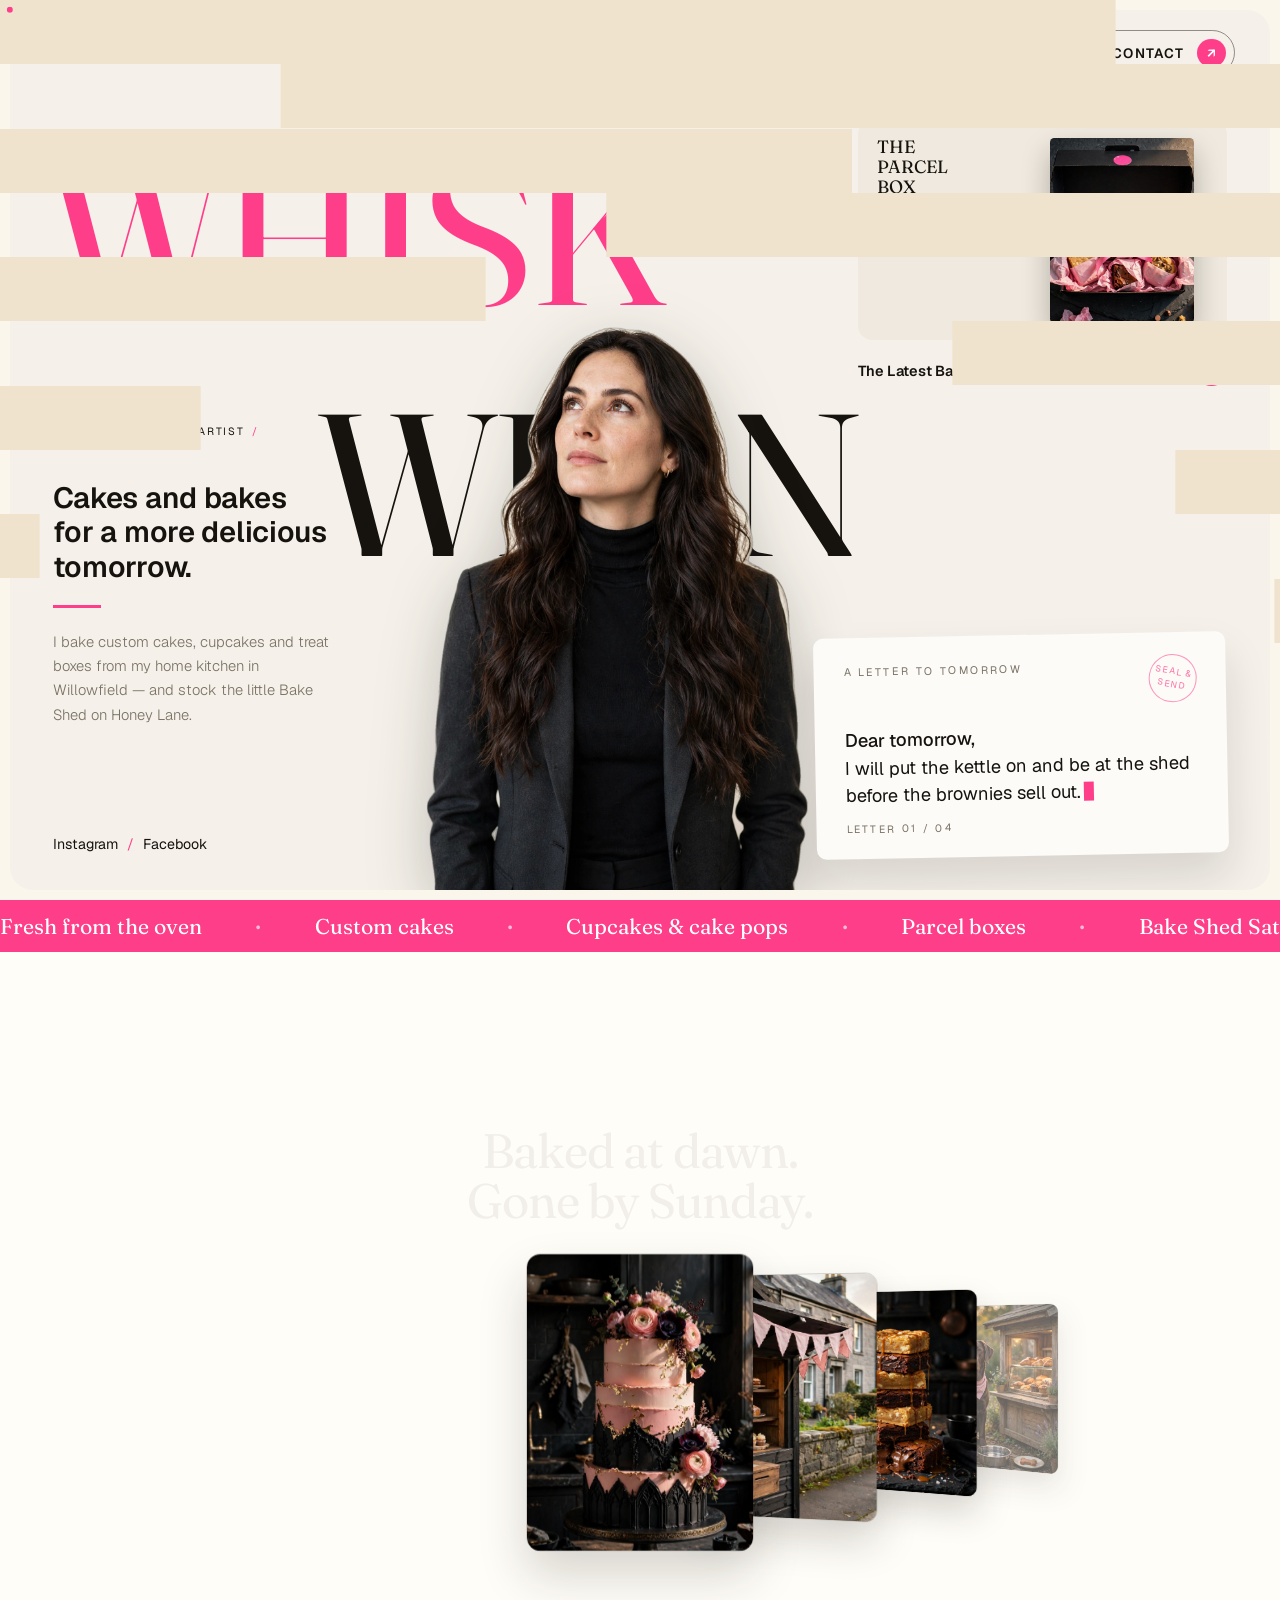
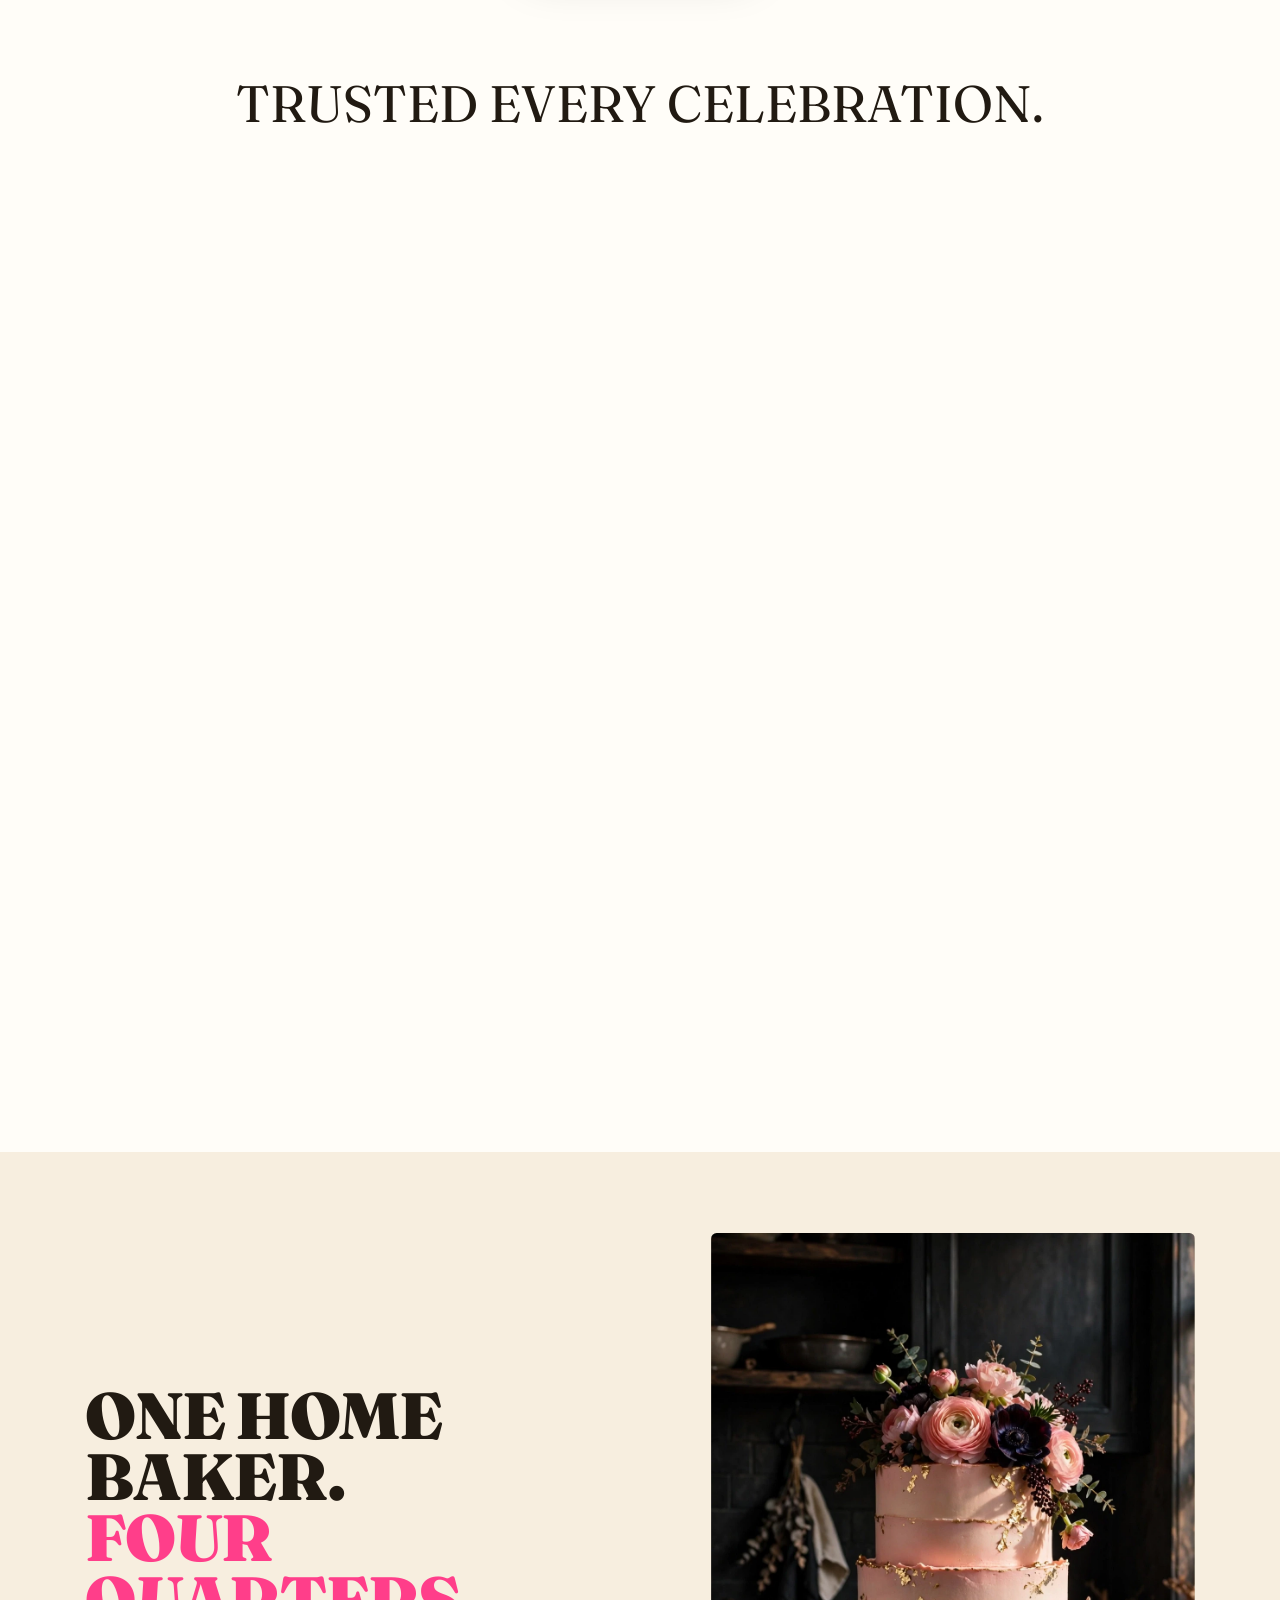
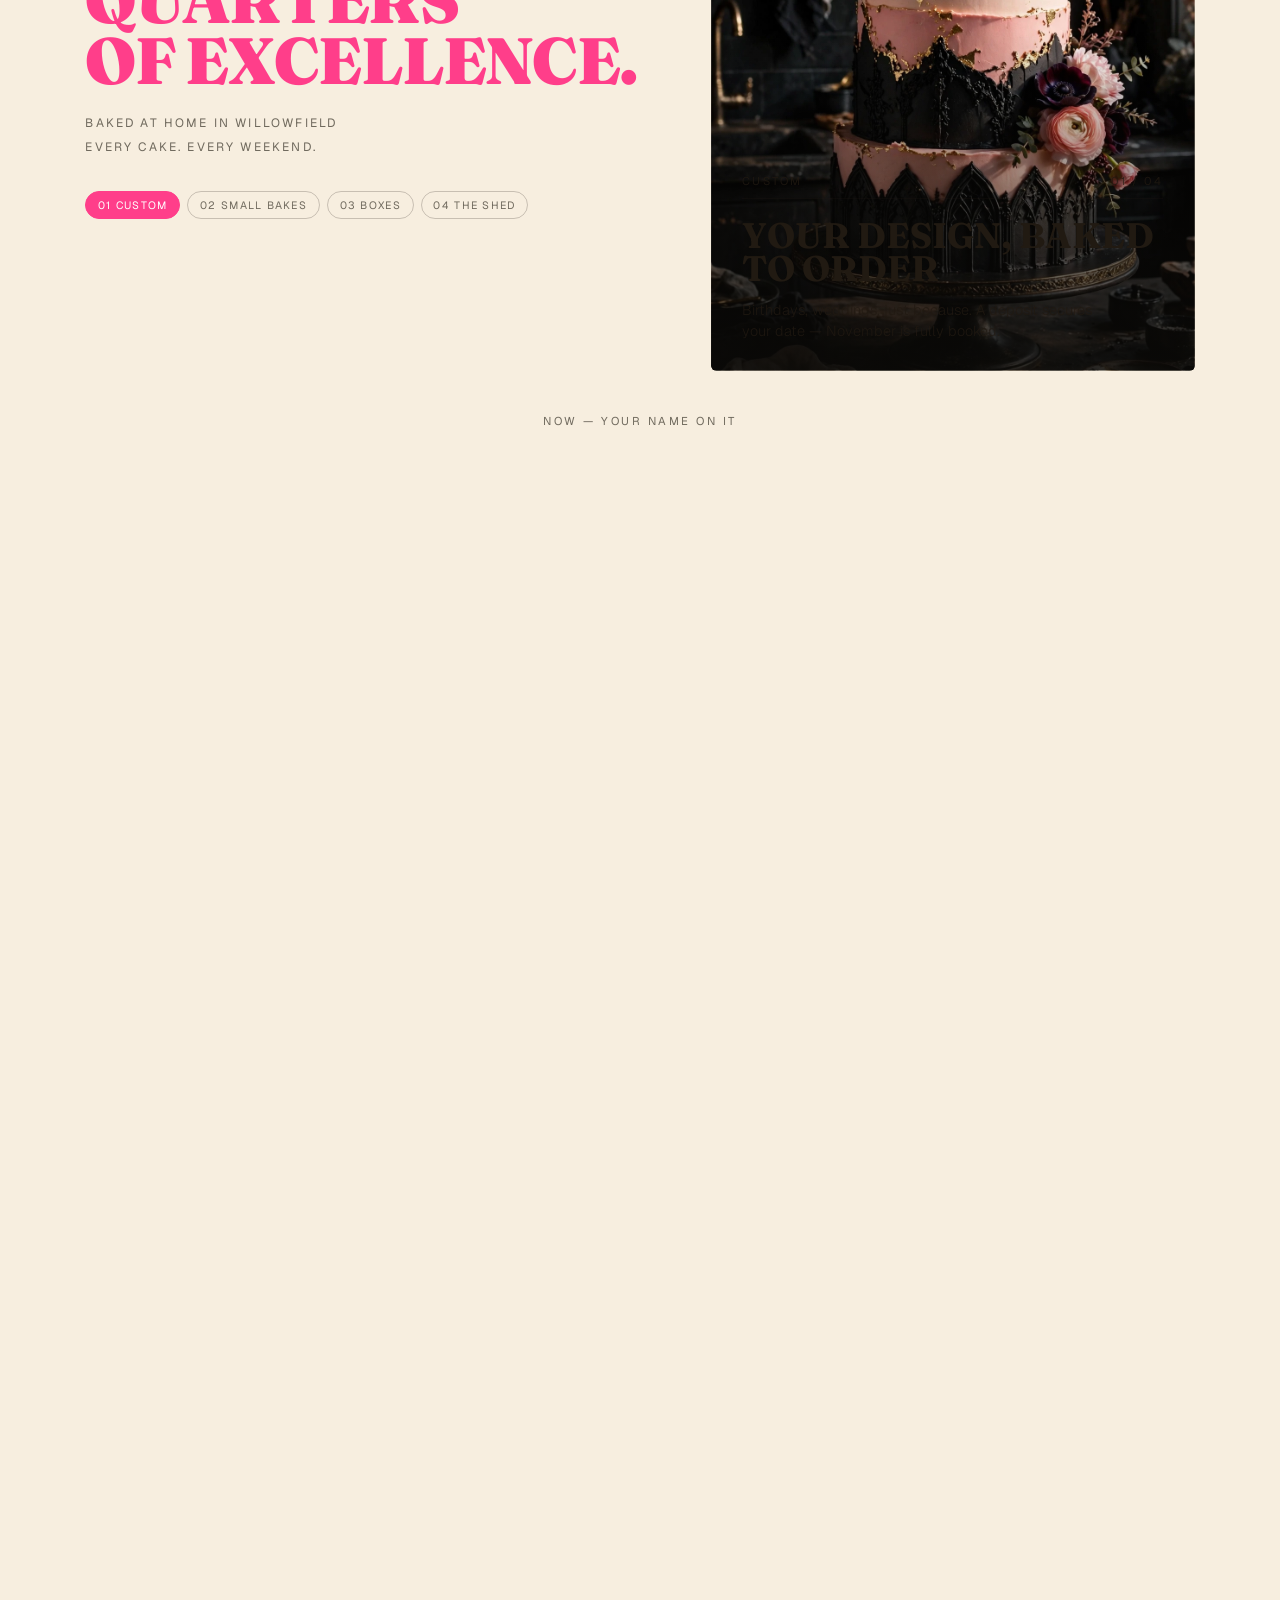
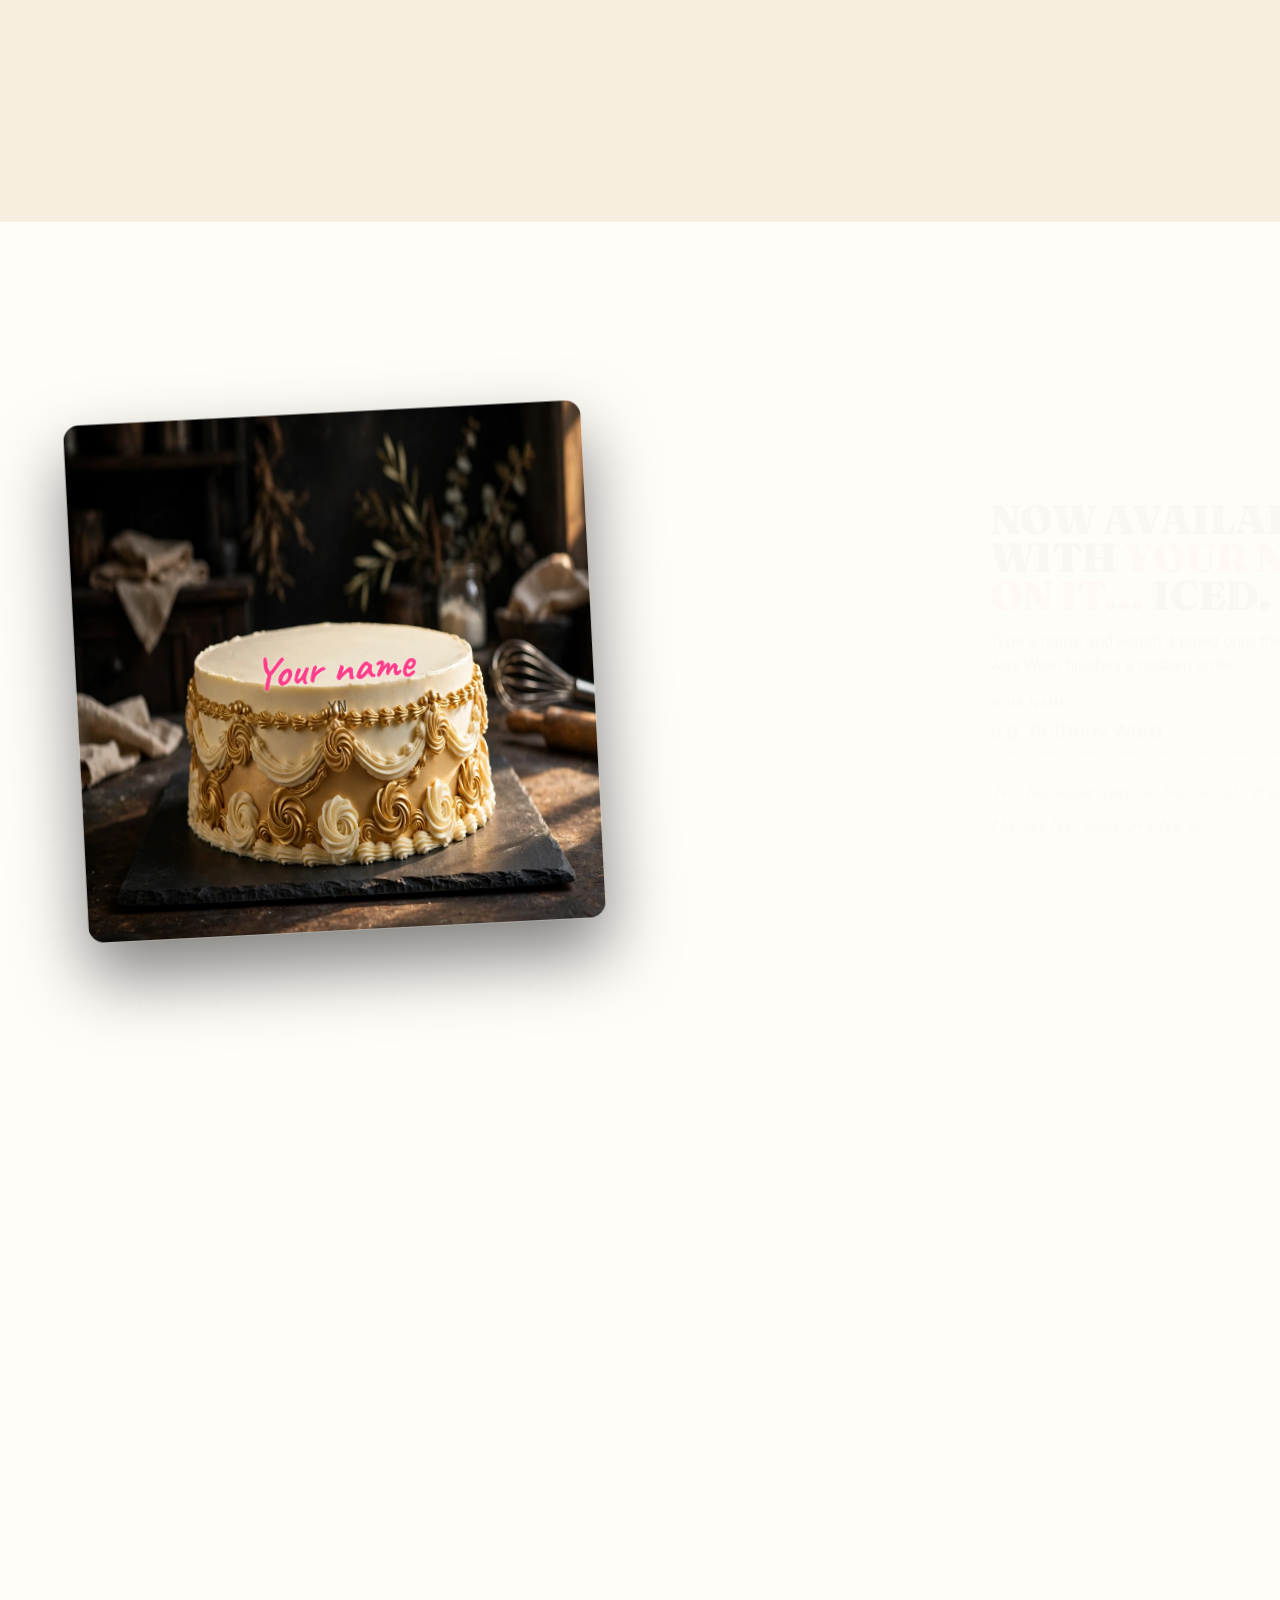
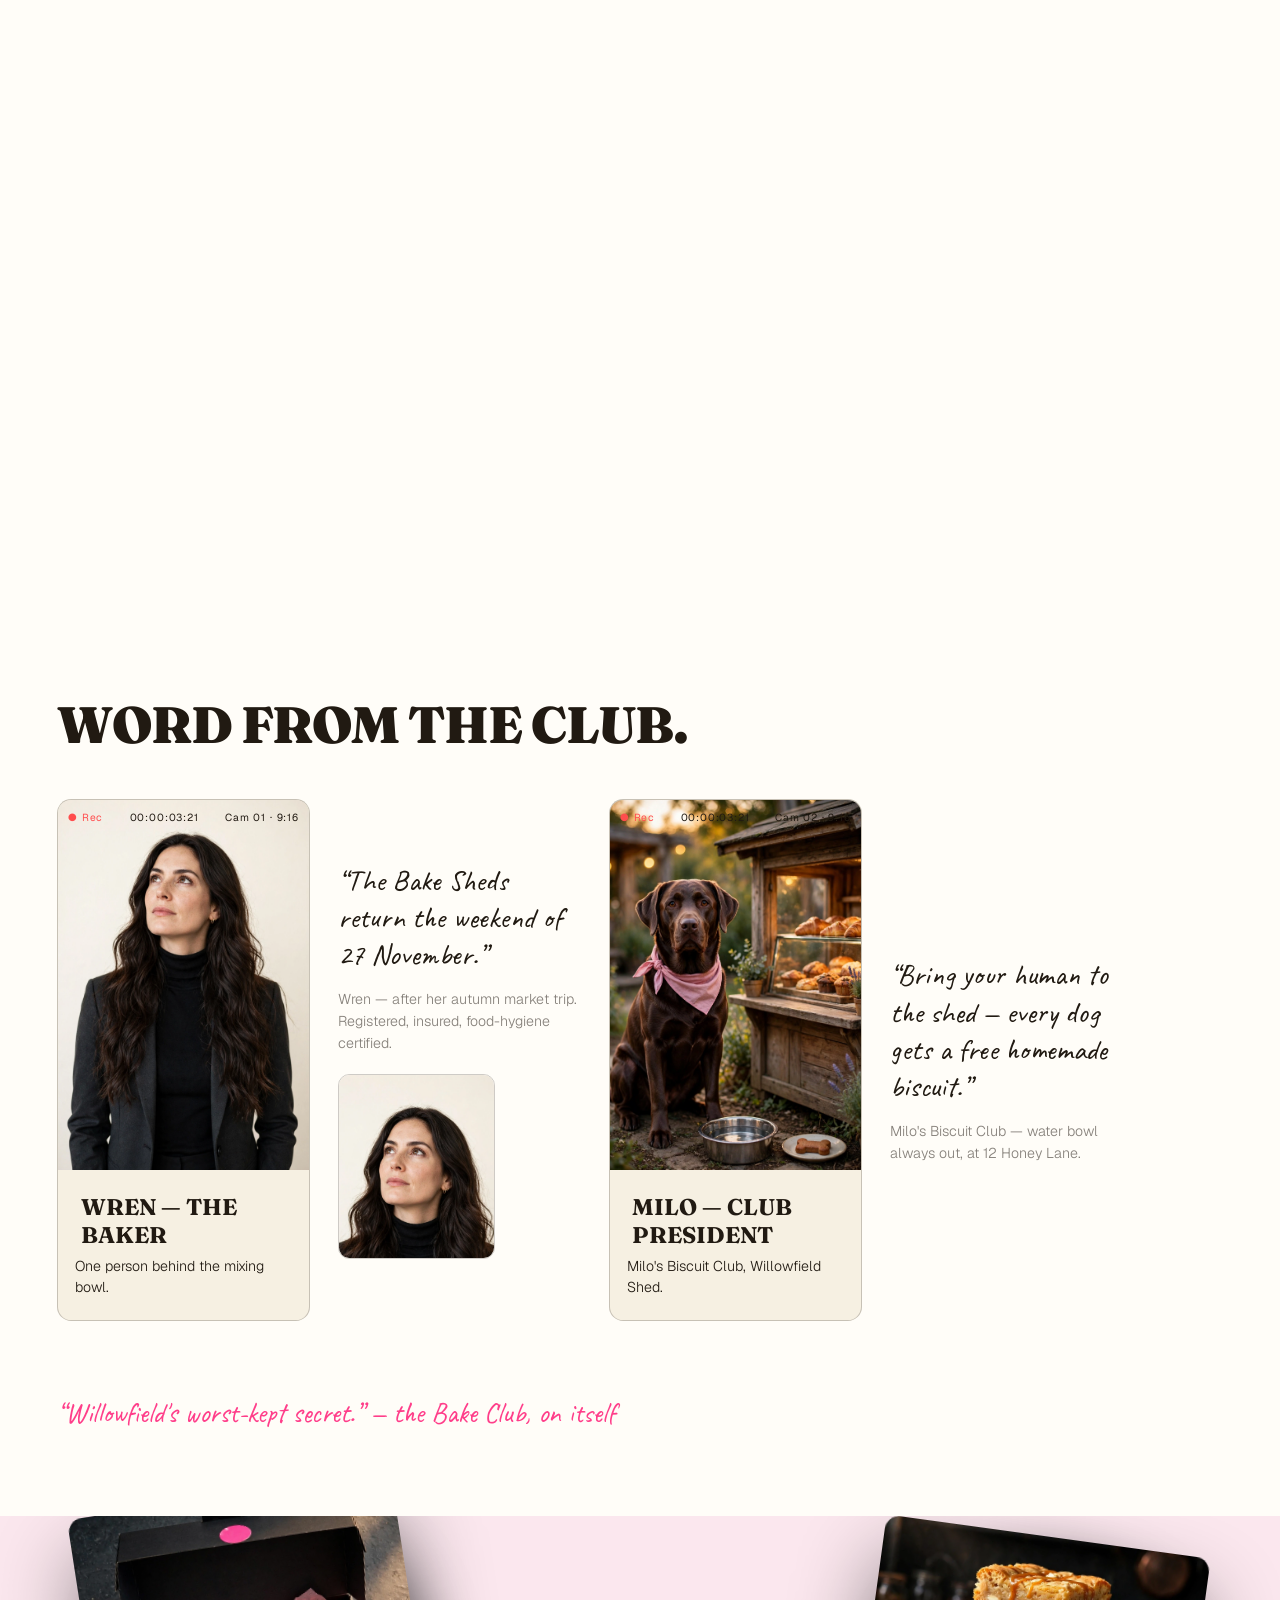
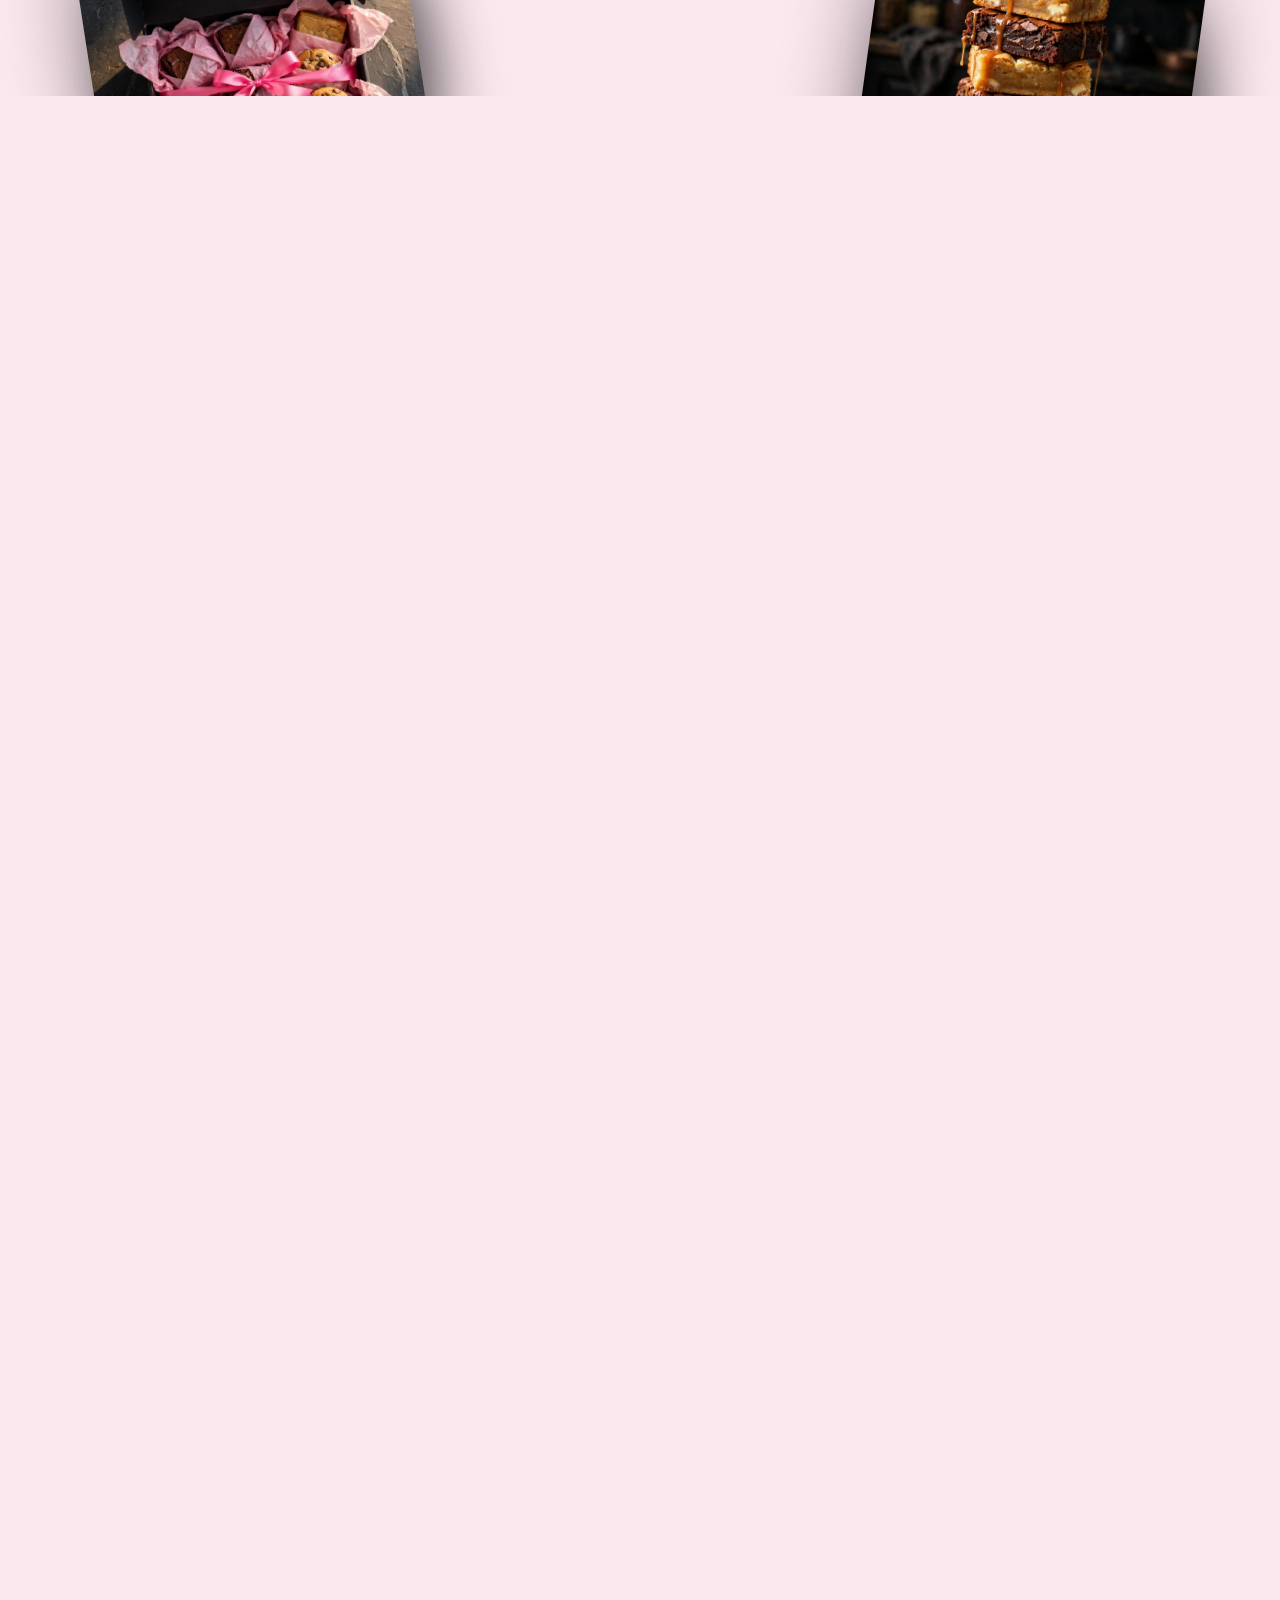
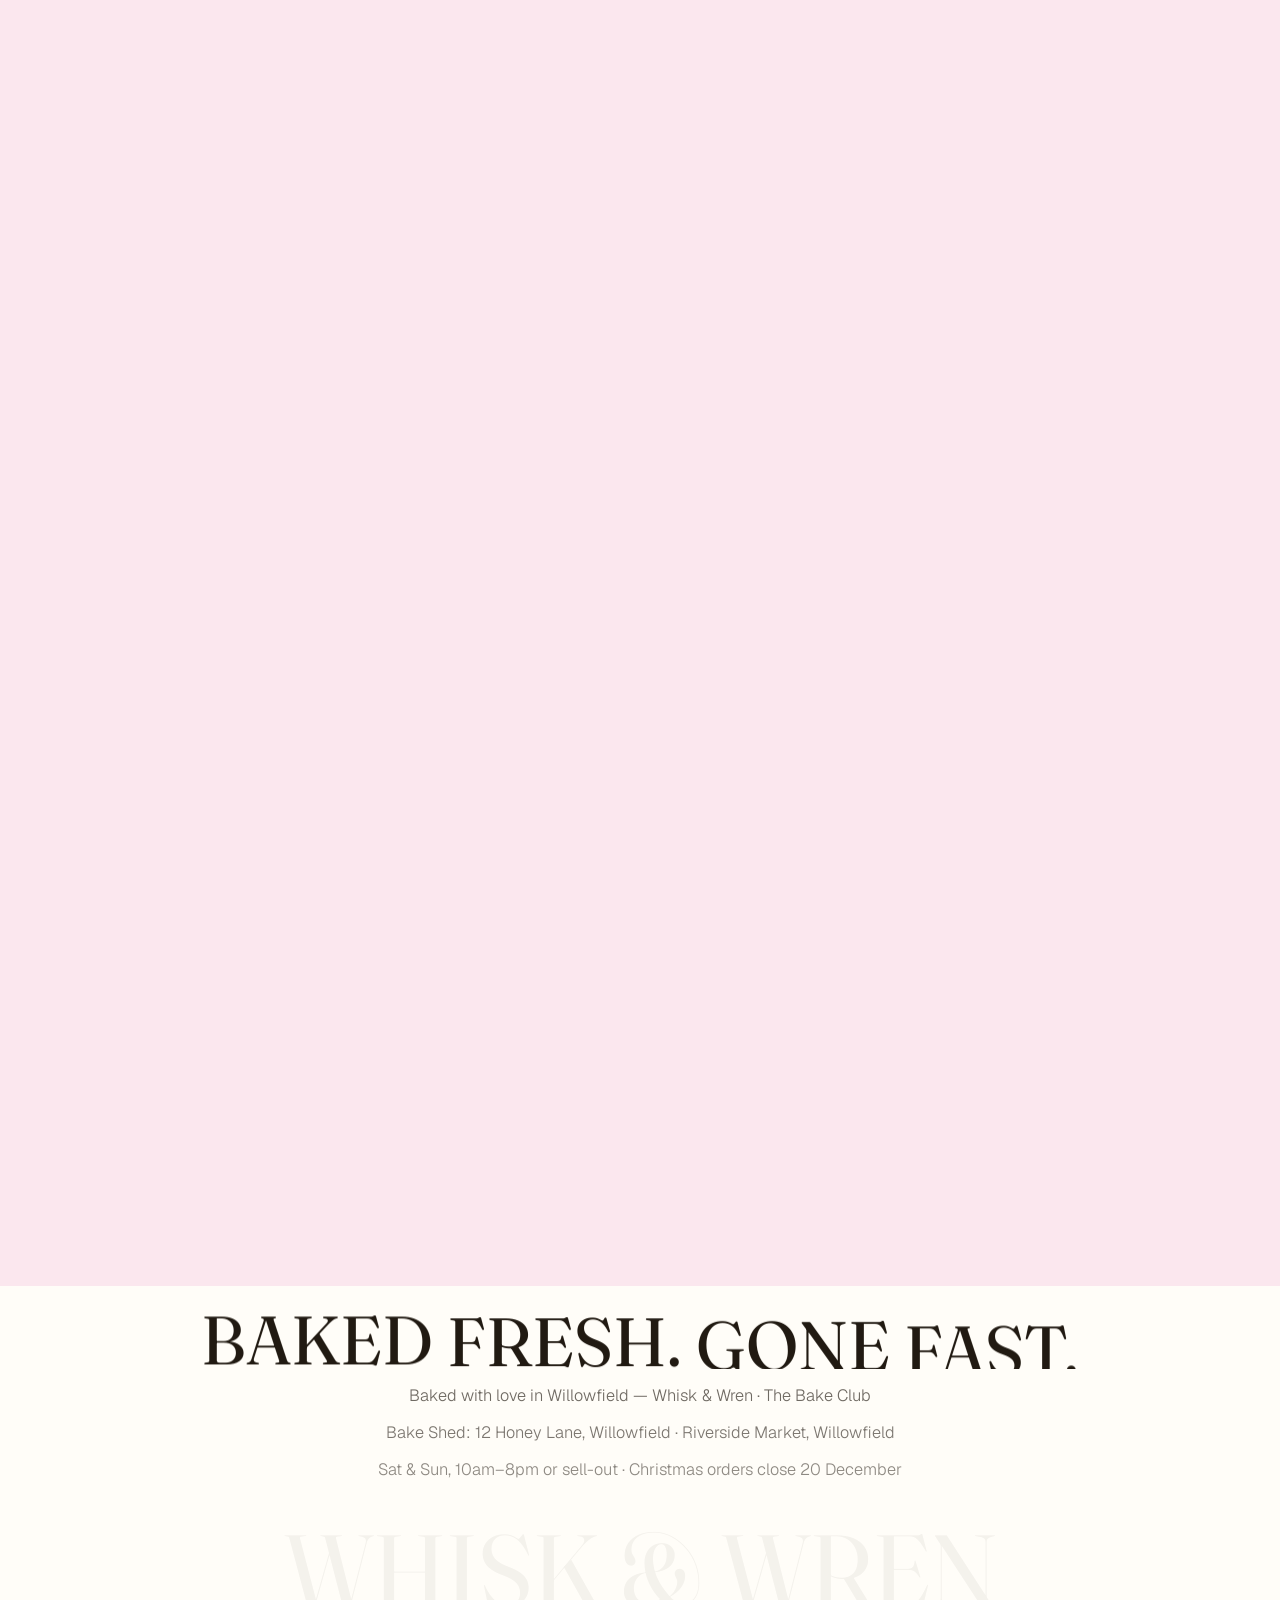
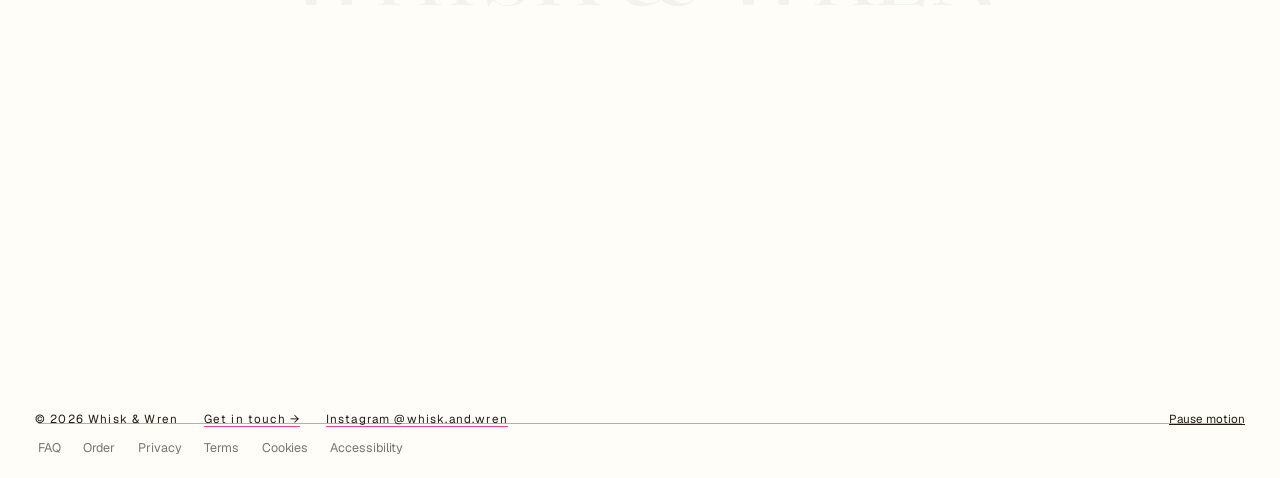
==== commit 87d0f39a: "Court rework: background canvas filmstrip removed (flat ground), 3D ring replaced with scroll-scrubb" ====
--- a/index.html
+++ b/index.html
@@ -137,7 +137,6 @@
   <!-- COURT (reference: .court --court-len 200vh, track / vignette / lantern / caption) -->
   <section class="court" id="court">
     <div class="court__track">
-      <canvas id="journeyCanvas" width="1200" height="900" aria-label="A journey through Wren's bakes"></canvas>
       <div class="court-vignette"></div>
       <div class="court-lantern"></div>
       <div class="helix" id="helix">
--- a/css/main.css
+++ b/css/main.css
@@ -94,7 +94,7 @@
 .name-alt .nl-2{color:#fff;-webkit-text-stroke:3px #16130F}
 .hero-portrait{position:absolute;left:50%;bottom:0;transform:translateX(-56%);height:64%;z-index:3;pointer-events:none;filter:drop-shadow(0 18px 30px rgba(22,19,15,.25))}
 .hero-left{position:absolute;left:3em;top:47%;z-index:4;max-width:19.5em}
-.hero-role{font-family:'Geist',sans-serif;font-size:.74em;letter-spacing:.16em;text-transform:uppercase;white-space:nowrap}
+.hero-role{font-family:'Geist',sans-serif;font-size:.74em;letter-spacing:.16em;text-transform:uppercase}
 .hero-role i{color:var(--terra);font-style:normal;margin:0 .3em}
 .hero-head{font-family:'Geist',sans-serif;font-weight:600;text-transform:none;font-size:2.05em;line-height:1.18;letter-spacing:-.01em;margin-top:1em}
 .hero-rule{display:block;width:3.4em;height:.22em;background:var(--terra);margin:1.5em 0}
@@ -134,6 +134,7 @@
 .hero-cursor.is-link{width:3.1em;height:3.1em;background:transparent;border-color:var(--terra)}
 .hero-cursor.is-click{width:5.6em;height:5.6em;background:var(--terra)}
 body.on-hero .bar{opacity:0;pointer-events:none}
+body.on-hero .snd-wrap,body.on-foot .snd-wrap{opacity:0;pointer-events:none}
 .bar,.snd-wrap{transition:opacity .4s ease}
 .snd-wrap{z-index:96}
 @media(max-width:991px){
@@ -157,14 +158,13 @@
 /* COURT — ref: --court-len 200vh, track sticky, vignette/lantern, caption */
 .court{position:relative;--court-len:200vh;height:var(--court-len);background:var(--court-bg)}
 .court__track{position:sticky;top:0;height:100svh;overflow:hidden}
-#journeyCanvas{position:absolute;inset:0;width:100%;height:100%;object-fit:cover;opacity:.5}
 .court-vignette{display:none}
 .court-lantern{display:none}
-.helix{position:absolute;left:50%;top:50%;width:1px;height:1px;transform-style:preserve-3d;perspective:900px;z-index:2}
-.hcard{position:absolute;left:-8em;top:-10.5em;width:16em;height:21em;border-radius:1em;overflow:hidden;border:1px solid var(--hairline);transform:rotateY(calc(var(--i)*51.4deg)) translateZ(29em);backface-visibility:hidden}
+.helix{position:absolute;left:50%;top:50%;width:1px;height:1px;transform-style:preserve-3d;perspective:900px;transform:rotateX(-4deg);z-index:2}
+.hcard{position:absolute;left:-8em;top:-10.5em;width:16em;height:21em;border-radius:1em;overflow:hidden;border:1px solid var(--hairline);transform:translateX(calc((var(--i) - 3)*11em)) rotateY(calc((var(--i) - 3)*-14deg));box-shadow:0 24px 48px rgba(33,26,18,.18);will-change:transform,opacity}
 .hcard img{width:100%;height:100%;object-fit:cover}
-.court-caption{position:absolute;bottom:9%;left:0;right:0;text-align:center;font-family:'Fraunces',Georgia,serif;font-size:4.2em;text-transform:uppercase;z-index:3;color:var(--ink)}
-@media(max-width:767px){.court{--court-len:170vh}.hcard{left:-6em;top:-8.5em;width:12em;height:17em;transform:rotateY(calc(var(--i)*51.4deg)) translateZ(21em)}.court-caption{font-size:2.3em}}
+.court-caption{position:absolute;bottom:13%;left:0;right:0;text-align:center;font-family:'Fraunces',Georgia,serif;font-size:3.6em;text-transform:uppercase;z-index:3;color:var(--ink)}
+@media(max-width:767px){.court{--court-len:170vh}.hcard{left:-6em;top:-8.5em;width:12em;height:17em;transform:translateX(calc((var(--i) - 3)*6.5em)) rotateY(calc((var(--i) - 3)*-14deg))}.court-caption{font-size:2.3em}}
 
 /* TECH — reference layout: left stacked title + mono lead, right portrait card,
    panels wipe INSIDE the card, HUD inside card bottom (cat + count / title / desc) */
